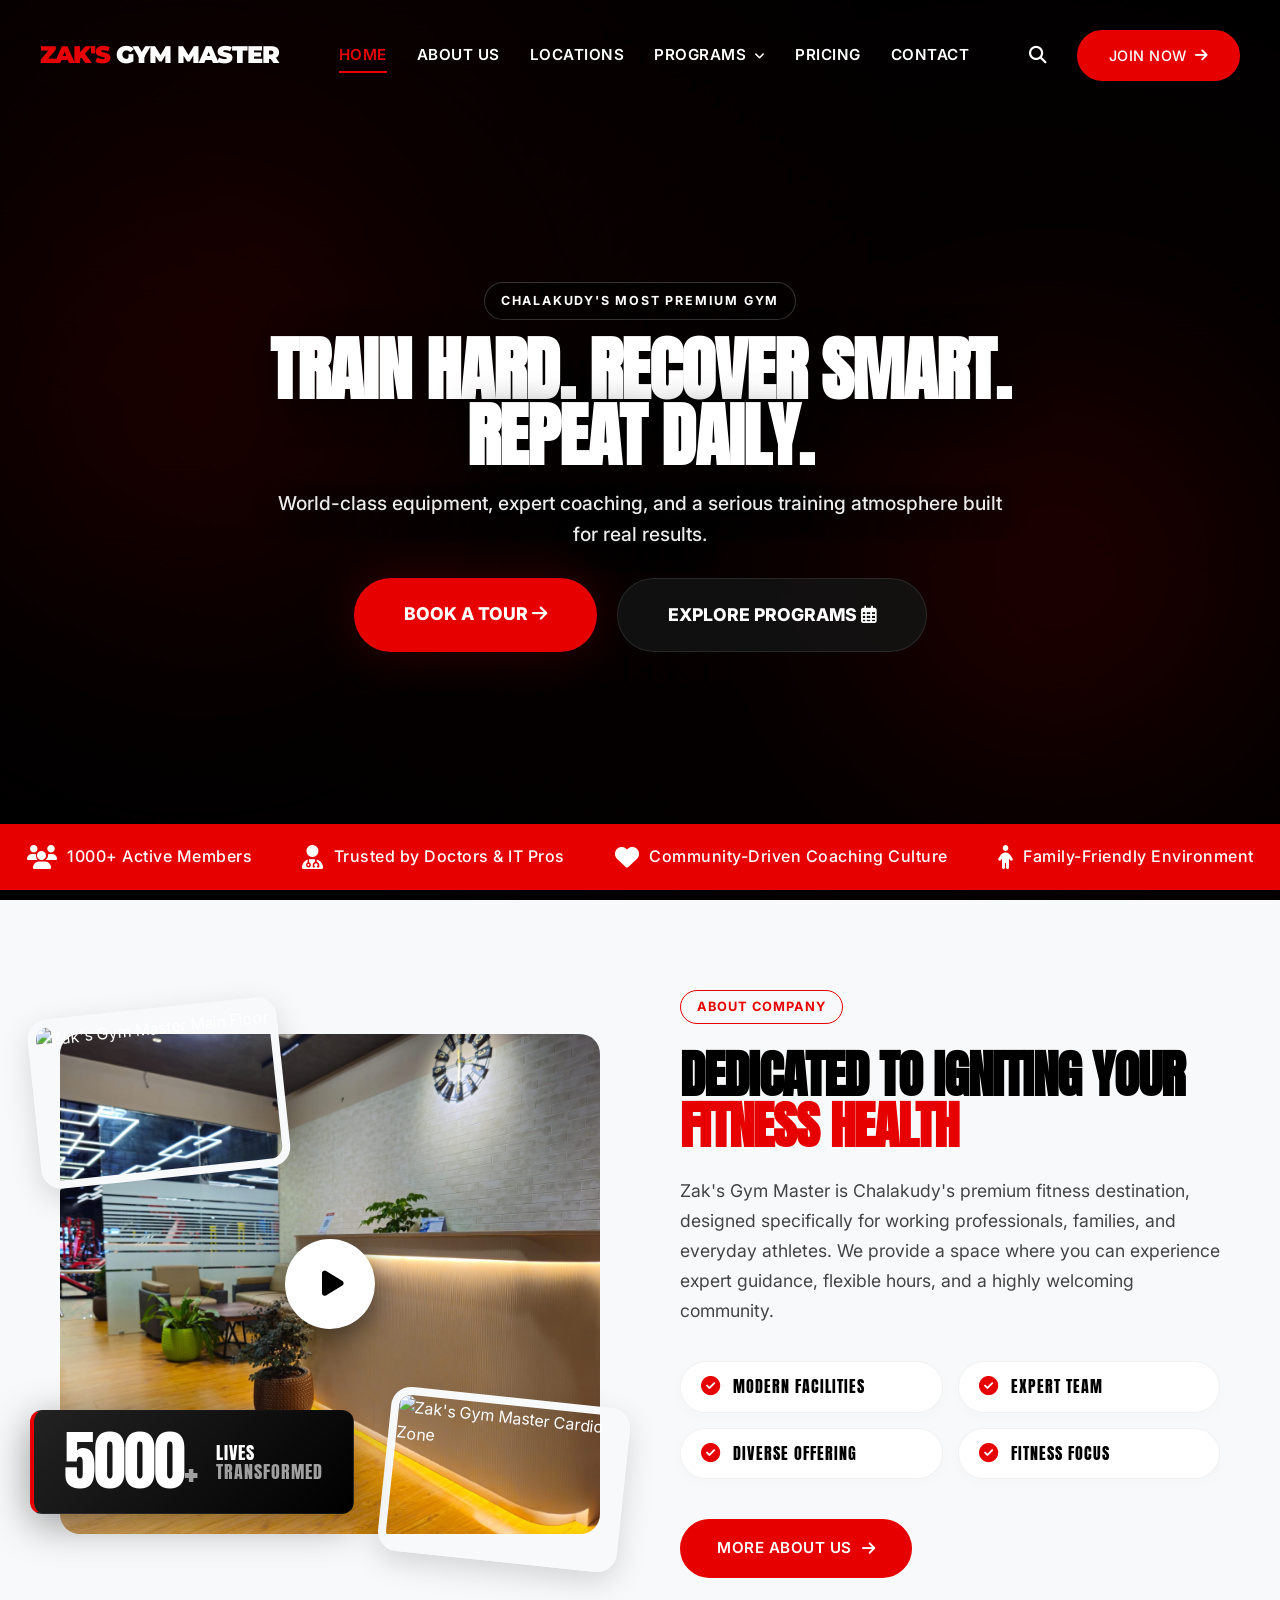
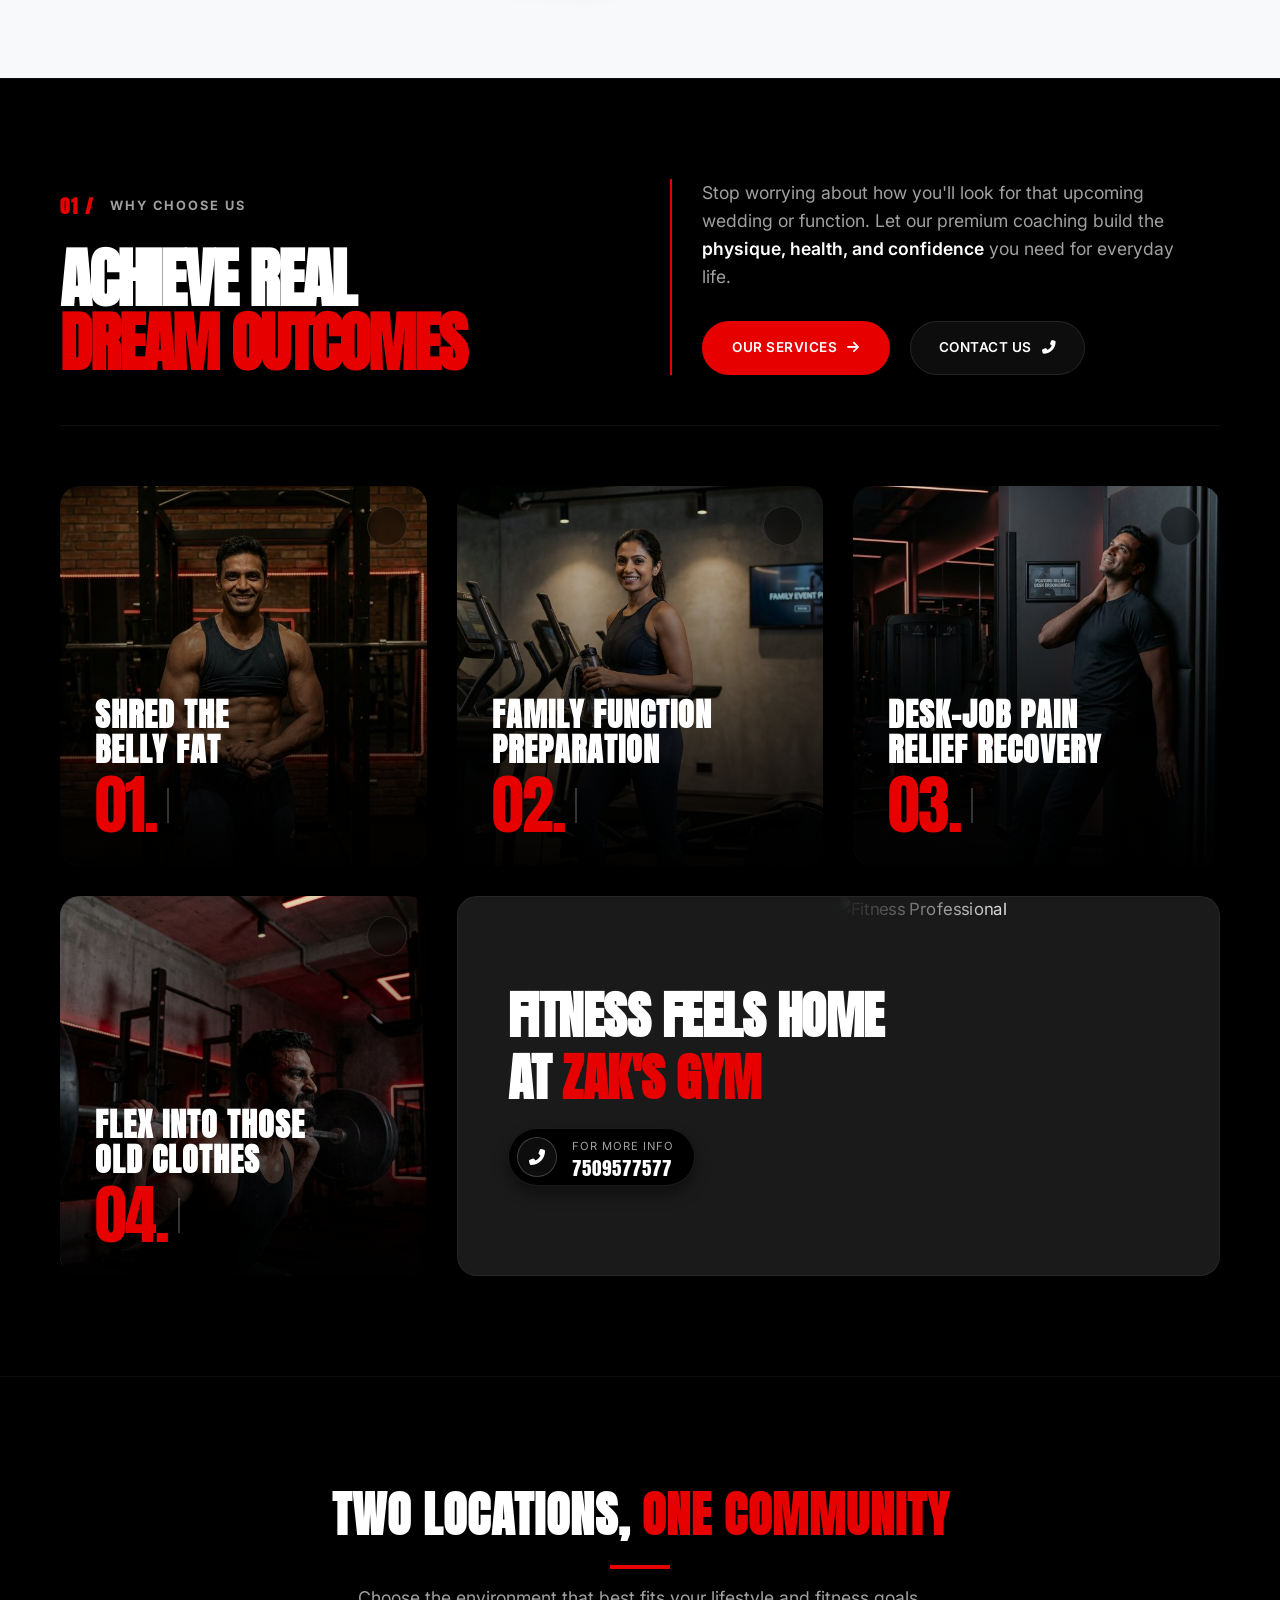
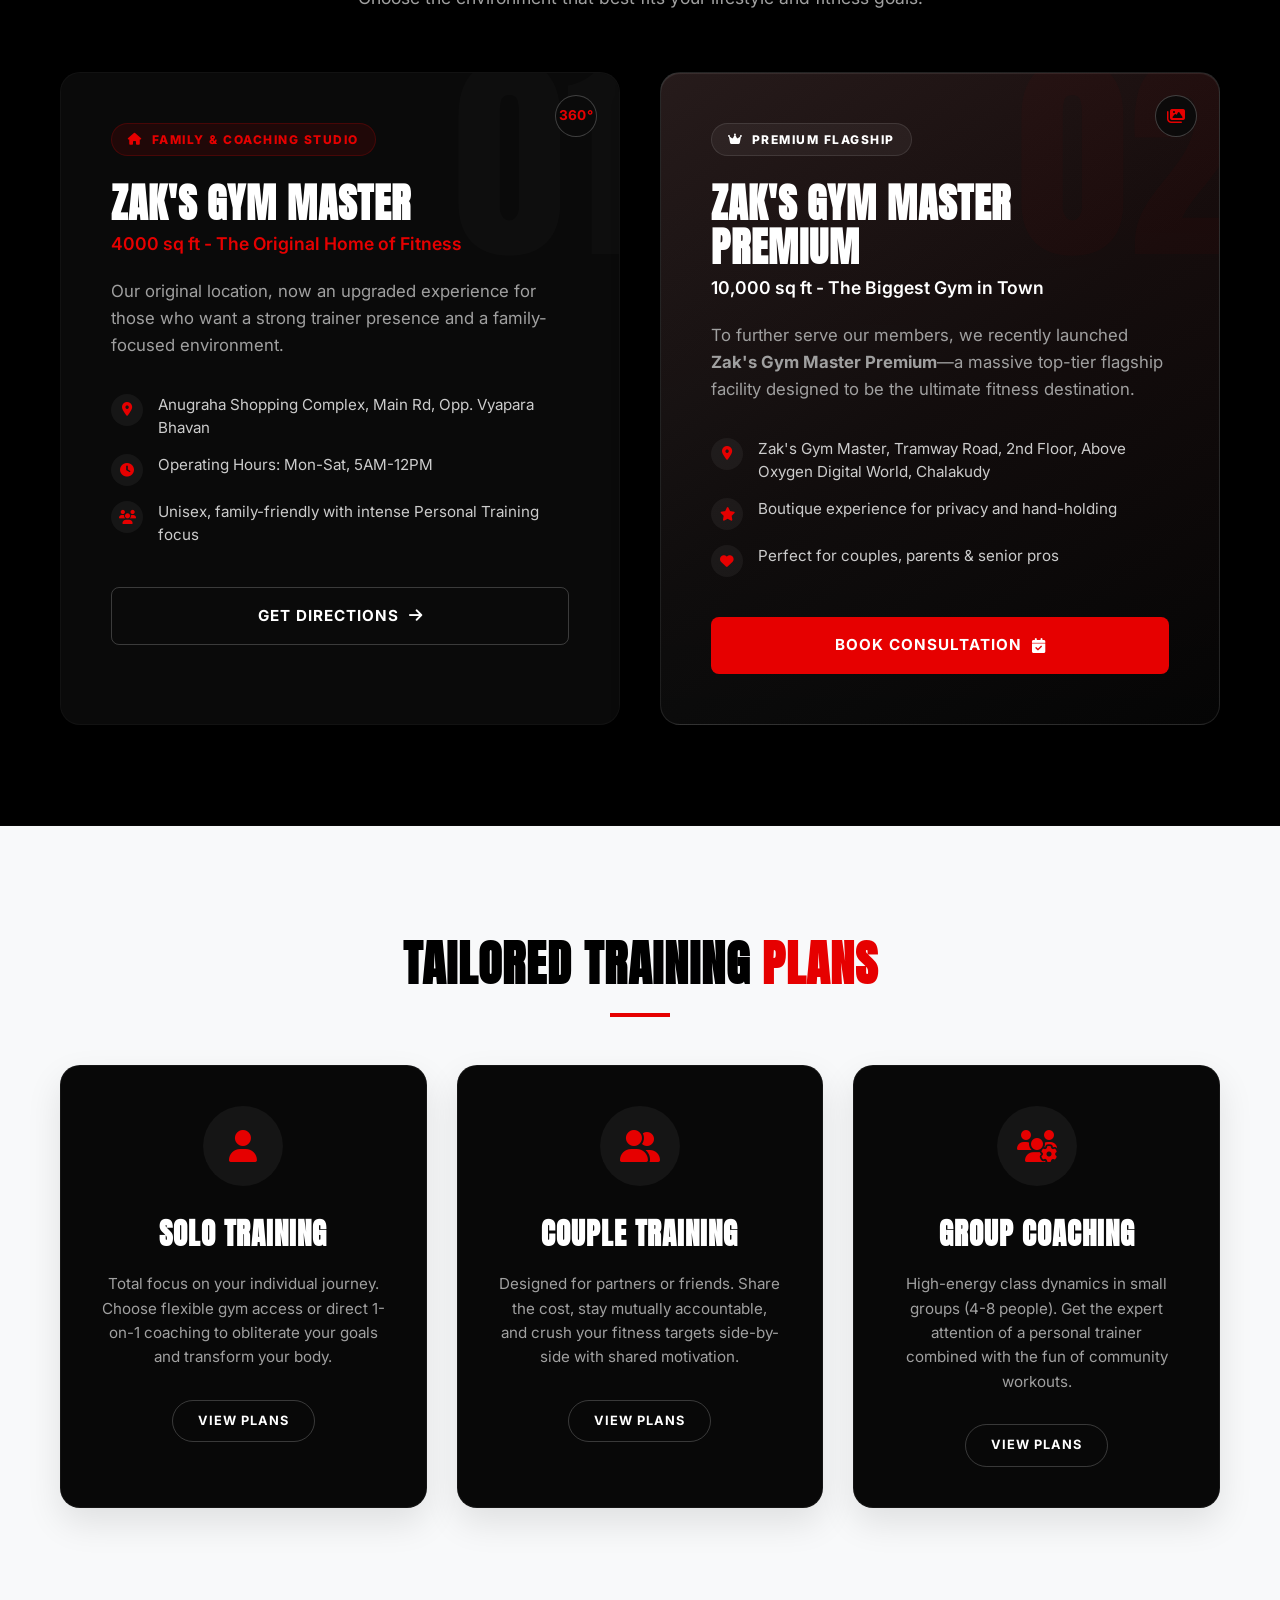
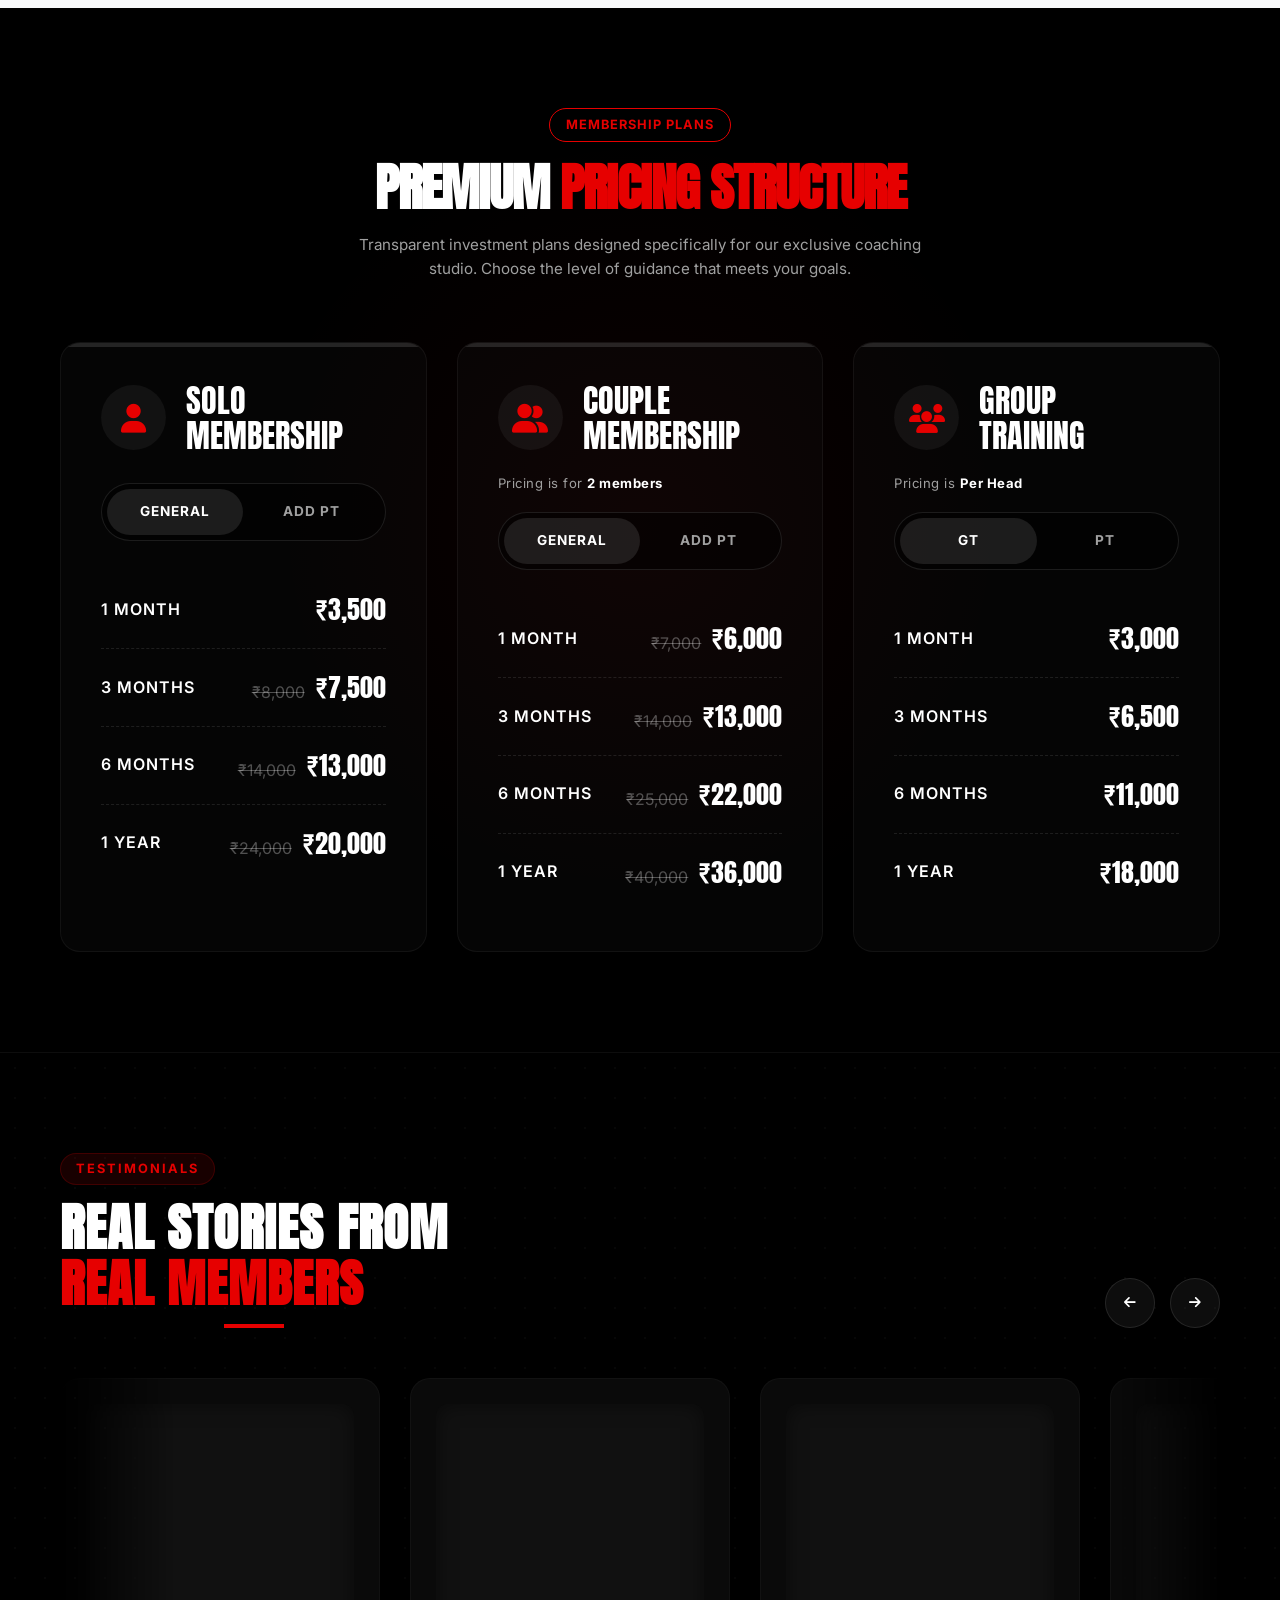
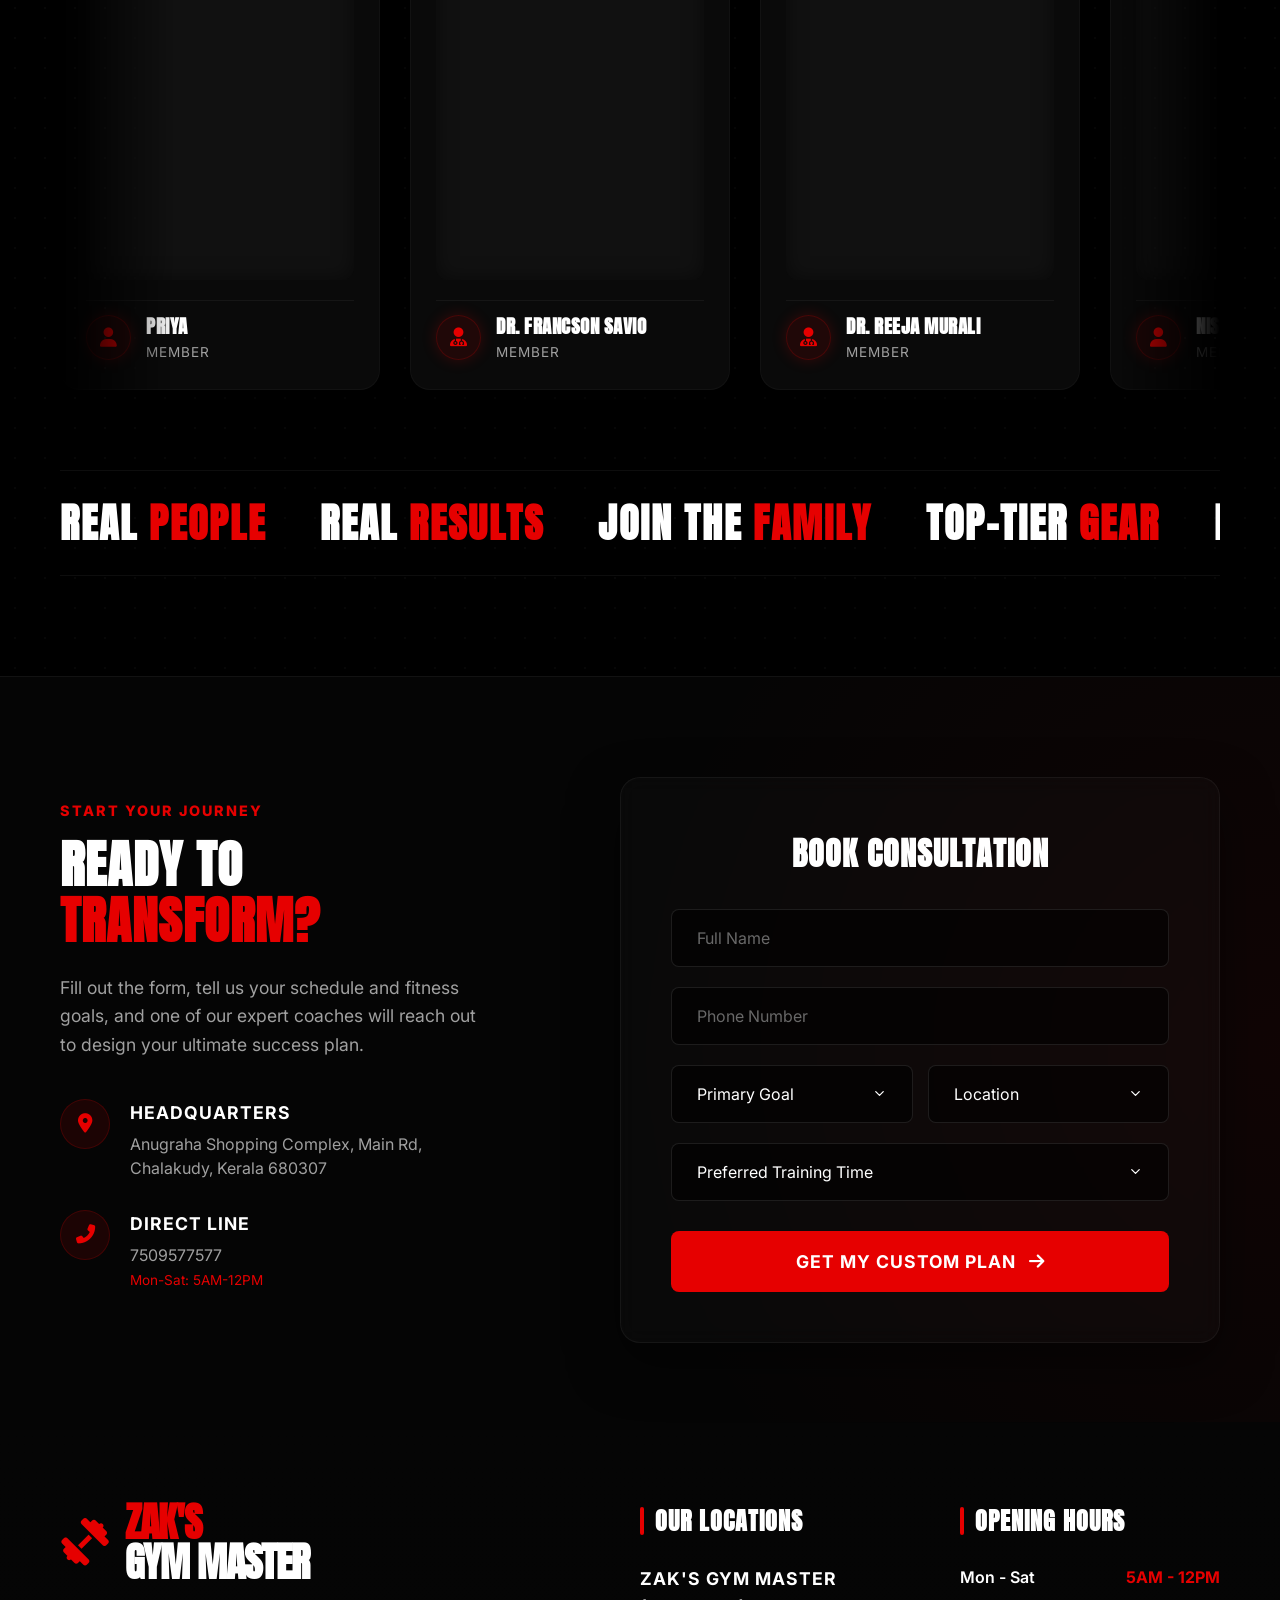
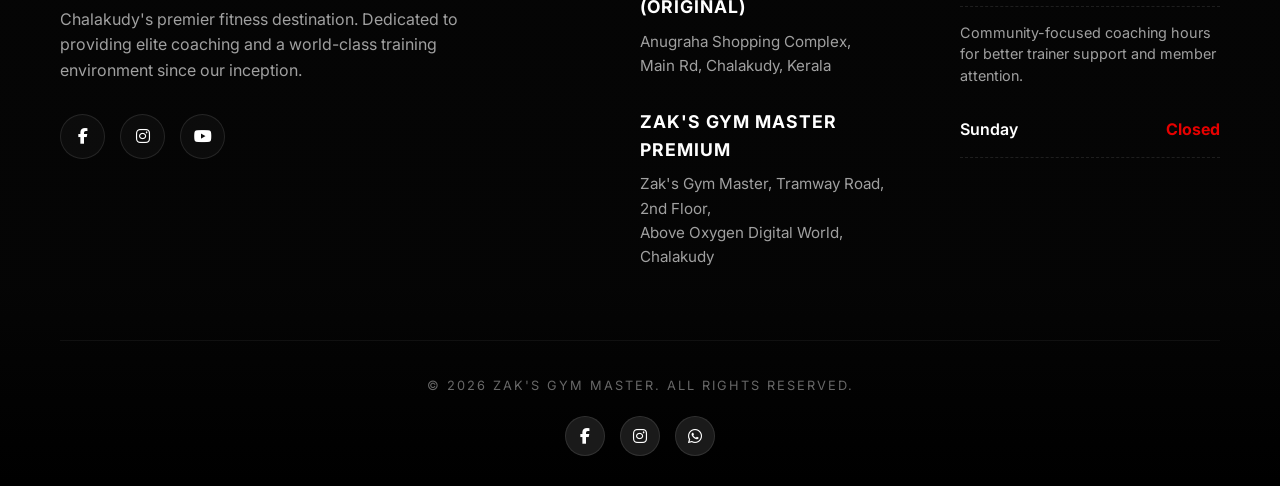
==== index.html @ 19d4d217 "Add original location 360 virtual tour trigger and modal" ====
<!DOCTYPE html>
<html lang="en">

<head>
    <meta charset="UTF-8">
    <meta name="viewport" content="width=device-width, initial-scale=1.0">
    <title>Zak's Gym Master | Chalakudy's Most Premium Gym</title>
    <link rel="icon" type="image/x-icon" href="favicon.ico">
    <link rel="shortcut icon" type="image/x-icon" href="favicon.ico">
    <link rel="icon" type="image/png" sizes="16x16" href="favicon-16x16.png">
    <link rel="icon" type="image/png" sizes="32x32" href="favicon-32x32.png">
    <link rel="icon" type="image/png" sizes="512x512" href="favicon.png">
    <link rel="apple-touch-icon" sizes="180x180" href="apple-touch-icon.png">

    <!-- Google Fonts -->
    <link rel="preconnect" href="https://fonts.googleapis.com">
    <link rel="preconnect" href="https://fonts.gstatic.com" crossorigin>
    <link
        href="https://fonts.googleapis.com/css2?family=Anton&family=Inter:wght@400;500;600&family=Montserrat:wght@600;700;800;900&display=swap"
        rel="stylesheet">

    <!-- FontAwesome for Icons -->
    <link rel="stylesheet" href="https://cdnjs.cloudflare.com/ajax/libs/font-awesome/6.4.0/css/all.min.css">

    <!-- Custom CSS -->
    <link rel="stylesheet" href="style.css?v=5">
</head>

<body>

    <!-- Header Navigation -->
    <header id="header">
        <div class="container nav-container" style="max-width: 1400px; padding: 0 40px;">
            <a href="#" class="logo" style="display:flex; align-items:center;">
                <!-- Try to load gymmaster.png, fallback to a placeholder if not present yet -->
                <img src="gymmaster.png" alt="Zak's Gym Master Logo"
                    onerror="this.outerHTML='<h2 style=\'margin: 0; color: var(--text-white); font-weight: 900; font-size: 1.5rem; letter-spacing: -1px;\'><span class=\'text-red\'>ZAK\'S</span> GYM MASTER</h2>'"
                    style="height: 55px; object-fit: contain;">
            </a>

            <nav class="nav-links" id="navLinks">
                <a href="#home" class="active">HOME</a>
                <a href="#about">ABOUT US</a>
                <a href="#locations">LOCATIONS</a>
                <a href="#training">PROGRAMS <i class="fas fa-angle-down"
                        style="font-size:0.75rem; margin-left:3px;"></i></a>
                <a href="#pricing">PRICING</a>
                <a href="#contact">CONTACT</a>
            </nav>

            <div class="header-right" style="display:flex; align-items:center; gap:30px;">
                <a href="#" style="color:var(--text-white); font-size:1.1rem; transition: color 0.3s;"
                    onmouseover="this.style.color='var(--primary-red)'"
                    onmouseout="this.style.color='var(--text-white)'"><i class="fas fa-search"></i></a>
                <a href="#contact" class="btn"
                    style="padding: 12px 30px; font-size: 0.9rem; font-weight: 500; border-radius: 50px; display:flex; align-items:center; gap:8px;">JOIN
                    NOW <i class="fas fa-arrow-right"></i></a>
                <button class="menu-btn" id="menuBtn">
                    <i class="fas fa-bars"></i>
                </button>
            </div>
        </div>
    </header>

    <!-- Hero Section -->
    <section id="home" class="hero hero-video">
        <div class="hero-video-layer" aria-hidden="true" style="position:absolute; inset:0; width:100%; height:100%; overflow:hidden;">
            <iframe class="hero-video-iframe"
                src="https://www.youtube.com/embed/BcBjEK-jxYU?autoplay=1&mute=1&controls=0&loop=1&playlist=BcBjEK-jxYU&playsinline=1&rel=0&modestbranding=1&iv_load_policy=3&disablekb=1"
                title="Zak's Gym Master Hero Video" frameborder="0"
                style="position:absolute; top:50%; left:50%; transform:translate(-50%, -50%); width:100vw; height:56.25vw; min-width:177.78svh; min-height:100svh; max-width:none; max-height:none; border:0; pointer-events:none;"
                allow="autoplay; encrypted-media; picture-in-picture"></iframe>
        </div>
        <div class="hero-video-overlay" aria-hidden="true"></div>

        <div class="hero-content-shell animate-on-scroll">
            <p class="hero-kicker">Chalakudy's Most Premium Gym</p>
            <h1 class="hero-main-title">Train Hard. Recover Smart. Repeat Daily.</h1>
            <p class="hero-subtitle">World-class equipment, expert coaching, and a serious training atmosphere built for
                real results.</p>

            <div class="hero-cta-section hero-cta-inline">
                <a href="#contact" class="btn-fittex-primary">BOOK A TOUR <i class="fas fa-arrow-right"></i></a>
                <a href="#training" class="btn-fittex-secondary">EXPLORE PROGRAMS <i class="far fa-calendar-alt"></i></a>
            </div>
        </div>
    </section>

    <!-- Trust / Social Proof Bar -->
    <div class="trust-bar">
        <div class="container trust-content">
            <div class="trust-item"><i class="fas fa-users"></i> 1000+ Active Members</div>
            <div class="trust-item"><i class="fas fa-user-md"></i> Trusted by Doctors & IT Pros</div>
            <div class="trust-item"><i class="fas fa-heart"></i> Community-Driven Coaching Culture</div>
            <div class="trust-item"><i class="fas fa-child"></i> Family-Friendly Environment</div>
        </div>
    </div>

    <!-- About Section / Brand Positioning (Fittex Layout) -->
    <section id="about" class="section-padding" style="overflow: hidden; background-color: #f8f9fa;">
        <div class="container about-container"
            style="display: grid; grid-template-columns: 1fr 1fr; gap: 80px; align-items: center;">

            <!-- Left Side: Image Collage -->
            <div class="about-images animate-on-scroll" style="position: relative;">
                <div class="main-img" style="border-radius: 20px; overflow: hidden; position: relative;">
                    <!-- Custom AI Generated Gym Interior Image -->
                    <img src="assets/about_collage_main.jpg" alt="Zak's Gym Master Reception"
                        style="width: 100%; height: 500px; object-fit: cover; object-position: center 58%; display: block;">

                    <div id="aboutVideoTrigger" class="play-btn-overlay" role="button" tabindex="0"
                        aria-label="Play gym intro video"
                        style="position: absolute; top: 50%; left: 50%; transform: translate(-50%, -50%); width: 90px; height: 90px; background: #fff; border-radius: 50%; display: flex; align-items: center; justify-content: center; cursor: pointer; box-shadow: 0 10px 30px rgba(0,0,0,0.5); transition: transform 0.3s ease;"
                        onmouseover="this.style.transform='translate(-50%, -50%) scale(1.1)'"
                        onmouseout="this.style.transform='translate(-50%, -50%) scale(1)'">
                        <i class="fas fa-play" style="color: #000; font-size: 1.8rem; margin-left: 5px;"></i>
                    </div>
                </div>

                <!-- Top Right Floating Image -->
                <img src="assets/about_collage_top.jpg" alt="Zak's Gym Master Main Floor"
                    style="position: absolute; top: -26px; left: -26px; width: 250px; height: 170px; object-fit: cover; object-position: center center; border-radius: 20px; border: 8px solid #f8f9fa; transform: rotate(-6deg); box-shadow: 0 10px 30px rgba(0,0,0,0.15); z-index: 2;">

                <!-- Bottom Right Floating Image -->
                <img src="assets/about_collage_bottom.jpg" alt="Zak's Gym Master Cardio Zone"
                    style="position: absolute; bottom: -28px; right: -24px; width: 240px; height: 165px; object-fit: cover; object-position: center center; border-radius: 20px; border: 8px solid #f8f9fa; transform: rotate(6deg); box-shadow: 0 10px 30px rgba(0,0,0,0.15); z-index: 2;">

                <!-- Floating Experience Box -->
                <div class="experience-box"
                    style="position: absolute; bottom: 20px; left: -30px; background: linear-gradient(135deg, #222, #000); border: 1px solid rgba(255,255,255,0.05); border-left: 4px solid var(--primary-red); padding: 25px 30px; border-radius: 12px; display: flex; align-items: center; gap: 20px; z-index: 3; box-shadow: 0 10px 40px rgba(0,0,0,0.4);">
                    <div
                        style="font-family: var(--font-display); font-size: 4rem; color: #fff; line-height: 0.8; letter-spacing: -2px;">
                        5000<span style="font-size: 2.5rem; color: var(--text-gray);">+</span></div>
                    <div
                        style="font-family: var(--font-display); font-size: 1.1rem; color: #fff; line-height: 1.1; letter-spacing: 1px; text-transform: uppercase;">
                        LIVES<br><span style="color:var(--text-gray);">TRANSFORMED</span></div>
                </div>
            </div>

            <!-- Right Side: Content -->
            <div class="about-content animate-on-scroll" style="transition-delay: 0.2s;">
                <div
                    style="display: inline-block; background: transparent; border: 1px solid var(--primary-red); color: var(--primary-red); font-family: var(--font-body); font-weight: 700; font-size: 0.8rem; padding: 6px 16px; border-radius: 50px; letter-spacing: 1px; margin-bottom: 25px;">
                    ABOUT COMPANY
                </div>

                <h2
                    style="font-family: var(--font-display); font-size: clamp(3rem, 4vw, 4.5rem); color: #000; line-height: 1; margin-bottom: 25px; text-transform: uppercase; letter-spacing: -1px;">
                    DEDICATED TO IGNITING YOUR <span class="text-red">FITNESS HEALTH</span>
                </h2>

                <p style="color: #444; font-size: 1.1rem; margin-bottom: 35px; line-height: 1.7;">
                    Zak's Gym Master is Chalakudy's premium fitness destination, designed specifically for working
                    professionals, families, and everyday athletes. We provide a space where you can experience expert
                    guidance, flexible hours, and a highly welcoming community.
                </p>

                <div class="features-list"
                    style="display: grid; grid-template-columns: 1fr 1fr; gap: 15px; margin-bottom: 40px;">
                    <div
                        style="display: flex; align-items: center; gap: 12px; background: #fff; padding: 12px 20px; border-radius: 50px; font-family: var(--font-display); font-size: 1rem; color: #000; letter-spacing: 1px; border: 1px solid rgba(0,0,0,0.05); box-shadow: 0 4px 15px rgba(0,0,0,0.02);">
                        <i class="fas fa-check-circle text-red" style="font-size: 1.2rem;"></i> MODERN FACILITIES
                    </div>
                    <div
                        style="display: flex; align-items: center; gap: 12px; background: #fff; padding: 12px 20px; border-radius: 50px; font-family: var(--font-display); font-size: 1rem; color: #000; letter-spacing: 1px; border: 1px solid rgba(0,0,0,0.05); box-shadow: 0 4px 15px rgba(0,0,0,0.02);">
                        <i class="fas fa-check-circle text-red" style="font-size: 1.2rem;"></i> EXPERT TEAM
                    </div>
                    <div
                        style="display: flex; align-items: center; gap: 12px; background: #fff; padding: 12px 20px; border-radius: 50px; font-family: var(--font-display); font-size: 1rem; color: #000; letter-spacing: 1px; border: 1px solid rgba(0,0,0,0.05); box-shadow: 0 4px 15px rgba(0,0,0,0.02);">
                        <i class="fas fa-check-circle text-red" style="font-size: 1.2rem;"></i> DIVERSE OFFERING
                    </div>
                    <div
                        style="display: flex; align-items: center; gap: 12px; background: #fff; padding: 12px 20px; border-radius: 50px; font-family: var(--font-display); font-size: 1rem; color: #000; letter-spacing: 1px; border: 1px solid rgba(0,0,0,0.05); box-shadow: 0 4px 15px rgba(0,0,0,0.02);">
                        <i class="fas fa-check-circle text-red" style="font-size: 1.2rem;"></i> FITNESS FOCUS
                    </div>
                </div>

                <a href="about.html" class="btn btn-primary"
                    style="display: inline-flex; align-items: center; gap: 10px;">MORE ABOUT
                    US <i class="fas fa-arrow-right"></i></a>
            </div>
        </div>
    </section>

    <!-- Real Life Outcomes / Services Section -->
    <section id="outcomes" class="section-padding"
        style="background-color: var(--bg-black); border-top: 1px solid rgba(255,255,255,0.05);">
        <div class="container">
            <style>
                .fittex-grid {
                    display: grid;
                    grid-template-columns: repeat(3, 1fr);
                    gap: 30px;
                }

                .fittex-span-2 {
                    grid-column: span 2;
                }

                .fittex-arrow {
                    position: absolute;
                    top: 20px;
                    right: 20px;
                    width: 40px;
                    height: 40px;
                    background: rgba(0, 0, 0, 0.4);
                    backdrop-filter: blur(5px);
                    border-radius: 50%;
                    display: flex;
                    align-items: center;
                    justify-content: center;
                    z-index: 3;
                    color: var(--text-white);
                    font-size: 1.1rem;
                    border: 1px solid rgba(255, 255, 255, 0.1);
                    transition: transform 0.3s ease;
                }

                .outcome-card:hover .fittex-arrow {
                    transform: scale(1.1) translate(3px, -3px);
                    background: var(--primary-red);
                }

                @media (max-width: 900px) {
                    .fittex-grid {
                        grid-template-columns: 1fr;
                    }

                    .fittex-span-2 {
                        grid-column: span 1;
                    }
                }
            </style>

            <!-- Redesigned Header Section -->
            <div class="fittex-header-block"
                style="display: grid; grid-template-columns: 1fr 1fr; gap: 60px; align-items: flex-end; margin-bottom: 60px; border-bottom: 1px solid rgba(255,255,255,0.05); padding-bottom: 50px;">

                <div>
                    <div style="display: flex; align-items: center; gap: 15px; margin-bottom: 25px;">
                        <span
                            style="font-family: var(--font-display); color: var(--primary-red); font-weight: 900; font-size: 1.2rem; letter-spacing: 2px;">01
                            /</span>
                        <div
                            style="text-transform: uppercase; color: var(--text-gray); font-size: 0.8rem; font-weight: 700; letter-spacing: 2px;">
                            Why Choose Us</div>
                    </div>
                    <h2
                        style="font-family: var(--font-display); font-size: clamp(2.8rem, 5vw, 4rem); line-height: 1; text-transform: uppercase; letter-spacing: -2px; margin: 0; color: #fff;">
                        ACHIEVE REAL <br><span class="text-red">DREAM OUTCOMES</span>
                    </h2>
                </div>

                <div style="position: relative; padding-left: 30px; border-left: 2px solid var(--primary-red);">
                    <p
                        style="color: var(--text-gray); font-size: 1.1rem; line-height: 1.6; margin-bottom: 30px; max-width: 480px;">
                        Stop worrying about how you'll look for that upcoming wedding or function. Let our premium
                        coaching build the <span style="color: #fff; font-weight: 600;">physique, health, and
                            confidence</span> you need for everyday life.
                    </p>
                    <div style="display: flex; gap: 20px; flex-wrap: wrap;">
                        <a href="#training" class="btn"
                            style="padding: 14px 28px; border-radius: 50px; font-size: 0.85rem; display: inline-flex; align-items: center; gap: 10px;">
                            OUR SERVICES <i class="fas fa-arrow-right"></i>
                        </a>
                        <a href="#contact" class="btn btn-secondary"
                            style="padding: 14px 28px; border-radius: 50px; font-size: 0.85rem; display: inline-flex; align-items: center; gap: 10px; background: rgba(255,255,255,0.05); border: 1px solid rgba(255,255,255,0.1); color: #fff;">
                            CONTACT US <i class="fas fa-phone-alt"></i>
                        </a>
                    </div>
                </div>
            </div>

            <style>
                @media (max-width: 900px) {
                    .fittex-header-block {
                        grid-template-columns: 1fr !important;
                        gap: 30px !important;
                        padding-bottom: 30px !important;
                    }
                }
            </style>

            <div class="fittex-grid">

                <!-- Card 1 -->
                <div class="outcome-card"
                    style="position: relative; border-radius: 20px; overflow: hidden; height: 380px;">
                    <img src="assets/indian_fat_loss_gym_1771620033778.png" alt="Lose Belly Fat"
                        style="position: absolute; width: 100%; height: 100%; object-fit: cover; transition: transform 0.5s ease;">
                    <div
                        style="position: absolute; top:0; left:0; width:100%; height:100%; background: linear-gradient(to bottom, rgba(0,0,0,0.1) 0%, rgba(0,0,0,0.95) 100%); pointer-events: none;">
                    </div>
                    <div class="fittex-arrow"><i class="fas fa-arrow-up-right"></i></div>
                    <div style="position: absolute; bottom: 35px; left: 35px; right: 20px; z-index: 2;">
                        <h3
                            style="font-family: var(--font-display); font-size: 2rem; line-height: 1.1; margin-bottom: 12px; text-transform: uppercase;">
                            SHRED THE<br>BELLY FAT
                        </h3>
                        <div style="display: flex; gap: 10px; align-items: center;">
                            <span
                                style="font-family: var(--font-display); font-size: 4rem; color: var(--primary-red); line-height: 0.8; letter-spacing: -2px;">01.</span>
                            <div style="width: 2px; height: 35px; background: rgba(255,255,255,0.2);"></div>
                        </div>
                    </div>
                </div>

                <!-- Card 2 -->
                <div class="outcome-card"
                    style="position: relative; border-radius: 20px; overflow: hidden; height: 380px;">
                    <img src="assets/indian_wedding_shapeup_1771620050078.png" alt="Family Function Shape Up"
                        style="position: absolute; width: 100%; height: 100%; object-fit: cover; transition: transform 0.5s ease;">
                    <div
                        style="position: absolute; top:0; left:0; width:100%; height:100%; background: linear-gradient(to bottom, rgba(0,0,0,0.1) 0%, rgba(0,0,0,0.95) 100%); pointer-events: none;">
                    </div>
                    <div class="fittex-arrow"><i class="fas fa-arrow-up-right"></i></div>
                    <div style="position: absolute; bottom: 35px; left: 35px; right: 20px; z-index: 2;">
                        <h3
                            style="font-family: var(--font-display); font-size: 2rem; line-height: 1.1; margin-bottom: 12px; text-transform: uppercase;">
                            FAMILY FUNCTION<br>PREPARATION
                        </h3>
                        <div style="display: flex; gap: 10px; align-items: center;">
                            <span
                                style="font-family: var(--font-display); font-size: 4rem; color: var(--primary-red); line-height: 0.8; letter-spacing: -2px;">02.</span>
                            <div style="width: 2px; height: 35px; background: rgba(255,255,255,0.2);"></div>
                        </div>
                    </div>
                </div>

                <!-- Card 3 -->
                <div class="outcome-card"
                    style="position: relative; border-radius: 20px; overflow: hidden; height: 380px;">
                    <img src="assets/indian_desk_posture_1771620069669.png" alt="Posture Relief"
                        style="position: absolute; width: 100%; height: 100%; object-fit: cover; transition: transform 0.5s ease;">
                    <div
                        style="position: absolute; top:0; left:0; width:100%; height:100%; background: linear-gradient(to bottom, rgba(0,0,0,0.1) 0%, rgba(0,0,0,0.95) 100%); pointer-events: none;">
                    </div>
                    <div class="fittex-arrow"><i class="fas fa-arrow-up-right"></i></div>
                    <div style="position: absolute; bottom: 35px; left: 35px; right: 20px; z-index: 2;">
                        <h3
                            style="font-family: var(--font-display); font-size: 2rem; line-height: 1.1; margin-bottom: 12px; text-transform: uppercase;">
                            DESK-JOB PAIN<br>RELIEF RECOVERY
                        </h3>
                        <div style="display: flex; gap: 10px; align-items: center;">
                            <span
                                style="font-family: var(--font-display); font-size: 4rem; color: var(--primary-red); line-height: 0.8; letter-spacing: -2px;">03.</span>
                            <div style="width: 2px; height: 35px; background: rgba(255,255,255,0.2);"></div>
                        </div>
                    </div>
                </div>

                <!-- Card 4 (Row 2, left) -->
                <div class="outcome-card"
                    style="position: relative; border-radius: 20px; overflow: hidden; height: 380px;">
                    <img src="assets/indian_customized_workout_1771620090639.png" alt="Build Core Strength"
                        style="position: absolute; width: 100%; height: 100%; object-fit: cover; transition: transform 0.5s ease;">
                    <div
                        style="position: absolute; top:0; left:0; width:100%; height:100%; background: linear-gradient(to bottom, rgba(0,0,0,0.1) 0%, rgba(0,0,0,0.95) 100%); pointer-events: none;">
                    </div>
                    <div class="fittex-arrow"><i class="fas fa-arrow-up-right"></i></div>
                    <div style="position: absolute; bottom: 35px; left: 35px; right: 20px; z-index: 2;">
                        <h3
                            style="font-family: var(--font-display); font-size: 2rem; line-height: 1.1; margin-bottom: 12px; text-transform: uppercase;">
                            FLEX INTO THOSE<br>OLD CLOTHES
                        </h3>
                        <div style="display: flex; gap: 10px; align-items: center;">
                            <span
                                style="font-family: var(--font-display); font-size: 4rem; color: var(--primary-red); line-height: 0.8; letter-spacing: -2px;">04.</span>
                            <div style="width: 2px; height: 35px; background: rgba(255,255,255,0.2);"></div>
                        </div>
                    </div>
                </div>

                <!-- Card 5 / Wide CTA Block (Row 2, spans 2 cols) -->
                <div class="outcome-card cta-card fittex-span-2"
                    style="position: relative; border-radius: 20px; overflow: hidden; height: 380px; background: var(--bg-card); border: 1px solid rgba(255,255,255,0.05); display: flex; align-items: center; padding: 50px; box-shadow: 0 15px 30px rgba(0, 0, 0, 0.5);">

                    <!-- Seamless Portrait Masked Overlay -->
                    <div
                        style="position: absolute; top: 0; right: 0; height: 100%; width: 50%; pointer-events: none; -webkit-mask-image: linear-gradient(to left, rgba(0,0,0,1) 50%, rgba(0,0,0,0) 100%); mask-image: linear-gradient(to left, rgba(0,0,0,1) 50%, rgba(0,0,0,0) 100%); z-index: 1;">
                        <img src="assets/indian_group_training_premium.png"
                            style="height: 100%; width: 100%; object-fit: cover; object-position: center top;"
                            alt="Fitness Professional">
                    </div>

                    <div style="position: relative; z-index: 5; max-width: 550px; color: #fff; padding-right: 20px;">
                        <h3
                            style="font-family: var(--font-display); font-size: clamp(2.5rem, 4vw, 3.5rem); line-height: 1.2; margin-bottom: 20px; text-transform: uppercase; letter-spacing: -0.5px;">
                            FITNESS FEELS HOME<br>AT <span class="text-red">ZAK'S GYM</span>
                        </h3>

                        <div
                            style="display: flex; align-items: center; gap: 15px; background: #000; color: #fff; padding: 8px 20px 8px 8px; border-radius: 50px; display: inline-flex; box-shadow: 0 8px 15px rgba(0,0,0,0.4); border: 1px solid rgba(255,255,255,0.1);">
                            <div
                                style="width: 40px; height: 40px; border-radius: 50%; border: 1px solid rgba(255,255,255,0.2); display: flex; align-items: center; justify-content: center; background: rgba(255,255,255,0.05);">
                                <i class="fas fa-phone-alt" style="color: var(--text-white); font-size: 1rem;"></i>
                            </div>
                            <div>
                                <div
                                    style="font-size: 0.7rem; color: var(--text-gray); text-transform: uppercase; letter-spacing: 1px; margin-bottom: 2px;">
                                    FOR MORE INFO</div>
                                <div
                                    style="font-family: var(--font-display); font-size: 1.2rem; line-height: 1; letter-spacing: 1px; color: #fff;">
                                    7509577577</div>
                            </div>
                        </div>
                    </div>
                </div>

            </div>
        </div>
    </section>

    <!-- Two Locations Component (Fittex Layout) -->
    <section id="locations" class="locations section-padding"
        style="position: relative; background: #000000; border-top: 1px solid rgba(255,255,255,0.05); border-bottom: 1px solid rgba(255,255,255,0.02);">
        <div class="container" style="position: relative; z-index: 2;">
            <div style="text-align: center; margin-bottom: 60px;">
                <h2 class="section-title animate-on-scroll" style="margin-bottom: 15px;">Two Locations, <span
                        class="text-red">One Community</span></h2>
                <p style="color: var(--text-gray); max-width: 600px; margin: 0 auto; font-size: 1.1rem;"
                    class="animate-on-scroll">Choose the environment that best fits your lifestyle and fitness goals.
                </p>
            </div>

            <style>
                .fittex-locations-grid {
                    display: grid;
                    grid-template-columns: repeat(2, 1fr);
                    gap: 40px;
                }

                @media(max-width: 900px) {
                    .fittex-locations-grid {
                        grid-template-columns: 1fr;
                    }

                    .fittex-gallery-trigger,
                    .fittex-tour-trigger {
                        top: 16px;
                        right: 16px;
                    }

                    .fittex-gallery-trigger .label,
                    .fittex-tour-trigger .label {
                        display: none;
                    }
                }

                .fittex-loc-card {
                    background: #0a0a0a;
                    border: 1px solid rgba(255, 255, 255, 0.03);
                    border-radius: 20px;
                    padding: 50px;
                    position: relative;
                    overflow: hidden;
                    transition: all 0.4s cubic-bezier(0.165, 0.84, 0.44, 1);
                    z-index: 1;
                    box-shadow: 0 10px 30px rgba(0, 0, 0, 0.5);
                }

                .fittex-loc-card::before {
                    content: '';
                    position: absolute;
                    top: 0;
                    left: 0;
                    right: 0;
                    bottom: 0;
                    background: linear-gradient(180deg, rgba(230, 0, 0, 0.03) 0%, transparent 100%);
                    z-index: -1;
                    opacity: 0;
                    transition: opacity 0.4s ease;
                }

                .fittex-loc-card:hover {
                    transform: translateY(-8px);
                    border-color: rgba(230, 0, 0, 0.3);
                    box-shadow: 0 20px 40px rgba(0, 0, 0, 0.7), 0 0 30px rgba(230, 0, 0, 0.1);
                }

                .fittex-loc-card:hover::before {
                    opacity: 1;
                }

                .fittex-loc-watermark {
                    position: absolute;
                    top: -25px;
                    right: -20px;
                    font-family: var(--font-display);
                    font-size: 14rem;
                    line-height: 1;
                    color: rgba(255, 255, 255, 0.02);
                    z-index: -1;
                    pointer-events: none;
                    transition: all 0.5s ease;
                }

                .fittex-loc-card:hover .fittex-loc-watermark {
                    color: rgba(230, 0, 0, 0.04);
                    transform: scale(1.05) rotate(2deg);
                }

                .fittex-loc-badge {
                    display: inline-flex;
                    align-items: center;
                    gap: 8px;
                    background: rgba(230, 0, 0, 0.1);
                    border: 1px solid rgba(230, 0, 0, 0.2);
                    color: var(--primary-red);
                    padding: 6px 16px;
                    border-radius: 50px;
                    font-size: 0.75rem;
                    font-weight: 800;
                    letter-spacing: 1.5px;
                    text-transform: uppercase;
                    margin-bottom: 25px;
                }

                .fittex-loc-badge.premium {
                    background: rgba(255, 255, 255, 0.05);
                    border-color: rgba(255, 255, 255, 0.1);
                    color: #fff;
                }

                .fittex-loc-title {
                    font-family: var(--font-display);
                    font-size: 2.5rem;
                    color: #fff;
                    line-height: 1.1;
                    margin-bottom: 5px;
                    text-transform: uppercase;
                }

                .fittex-loc-subtitle {
                    color: var(--primary-red);
                    font-size: 1.1rem;
                    font-weight: 600;
                    margin-bottom: 20px;
                }

                .fittex-loc-subtitle.premium {
                    color: #fff;
                }

                .fittex-loc-desc {
                    color: var(--text-gray);
                    font-size: 1.05rem;
                    line-height: 1.6;
                    margin-bottom: 35px;
                }

                .fittex-loc-list {
                    list-style: none;
                    padding: 0;
                    margin: 0 0 40px 0;
                    display: flex;
                    flex-direction: column;
                    gap: 15px;
                }

                .fittex-loc-list li {
                    display: flex;
                    align-items: flex-start;
                    gap: 15px;
                    color: #ccc;
                    font-size: 0.95rem;
                    line-height: 1.5;
                }

                .fittex-loc-icon-wrap {
                    flex-shrink: 0;
                    width: 32px;
                    height: 32px;
                    background: rgba(255, 255, 255, 0.05);
                    border-radius: 50%;
                    display: flex;
                    align-items: center;
                    justify-content: center;
                    color: var(--primary-red);
                    font-size: 0.85rem;
                    transition: all 0.3s;
                }

                .fittex-loc-card:hover .fittex-loc-icon-wrap {
                    background: rgba(230, 0, 0, 0.1);
                    color: var(--primary-red);
                }

                .fittex-btn {
                    display: inline-flex;
                    align-items: center;
                    justify-content: center;
                    width: 100%;
                    gap: 10px;
                    padding: 16px;
                    font-family: var(--font-body);
                    font-weight: 700;
                    font-size: 0.95rem;
                    text-transform: uppercase;
                    letter-spacing: 1px;
                    border-radius: 8px;
                    transition: all 0.3s;
                    text-decoration: none;
                    cursor: pointer;
                }

                .fittex-btn.primary {
                    background: var(--primary-red);
                    color: #fff;
                    border: none;
                }

                .fittex-btn.primary:hover {
                    background: #cc0000;
                    box-shadow: 0 10px 20px rgba(230, 0, 0, 0.3);
                }

                .fittex-btn.secondary {
                    background: transparent;
                    color: #fff;
                    border: 1px solid rgba(255, 255, 255, 0.2);
                }

                .fittex-btn.secondary:hover {
                    background: rgba(255, 255, 255, 0.05);
                    border-color: #fff;
                }

                .fittex-gallery-trigger {
                    position: absolute;
                    top: 22px;
                    right: 22px;
                    z-index: 20;
                    width: 42px;
                    height: 42px;
                    border-radius: 50%;
                    background: rgba(10, 10, 10, 0.9);
                    border: 1px solid rgba(255, 255, 255, 0.22);
                    display: inline-flex;
                    align-items: center;
                    justify-content: center;
                    text-decoration: none;
                    animation: galleryBlink 1.8s infinite;
                    box-shadow: 0 0 0 rgba(230, 0, 0, 0);
                }

                .fittex-gallery-trigger i {
                    color: var(--primary-red);
                    font-size: 1rem;
                }

                .fittex-tour-trigger {
                    position: absolute;
                    top: 22px;
                    right: 22px;
                    z-index: 20;
                    width: 42px;
                    height: 42px;
                    border-radius: 50%;
                    background: rgba(10, 10, 10, 0.9);
                    border: 1px solid rgba(255, 255, 255, 0.22);
                    display: inline-flex;
                    align-items: center;
                    justify-content: center;
                    text-decoration: none;
                    animation: galleryBlink 1.8s infinite;
                    box-shadow: 0 0 0 rgba(230, 0, 0, 0);
                }

                .fittex-tour-trigger span {
                    color: var(--primary-red);
                    font-size: 0.85rem;
                    font-weight: 700;
                    line-height: 1;
                    letter-spacing: 0.4px;
                }

                .fittex-tour-trigger .label {
                    position: absolute;
                    right: 52px;
                    top: 50%;
                    transform: translateY(-50%);
                    white-space: nowrap;
                    color: #fff;
                    font-weight: 700;
                    font-size: 0.72rem;
                    text-transform: uppercase;
                    letter-spacing: 1px;
                    background: rgba(8, 8, 8, 0.95);
                    border: 1px solid rgba(255, 255, 255, 0.18);
                    padding: 7px 10px;
                    border-radius: 999px;
                    opacity: 0;
                    pointer-events: none;
                    transition: all 0.25s ease;
                }

                .fittex-tour-trigger:hover .label {
                    opacity: 1;
                    transform: translateY(-50%) translateX(-2px);
                }

                .fittex-tour-trigger:hover {
                    border-color: rgba(230, 0, 0, 0.65);
                    transform: scale(1.05);
                    box-shadow: 0 10px 24px rgba(0, 0, 0, 0.45);
                }

                .fittex-gallery-trigger .label {
                    position: absolute;
                    right: 52px;
                    top: 50%;
                    transform: translateY(-50%);
                    white-space: nowrap;
                    color: #fff;
                    font-weight: 700;
                    font-size: 0.72rem;
                    text-transform: uppercase;
                    letter-spacing: 1px;
                    background: rgba(8, 8, 8, 0.95);
                    border: 1px solid rgba(255, 255, 255, 0.18);
                    padding: 7px 10px;
                    border-radius: 999px;
                    opacity: 0;
                    pointer-events: none;
                    transition: all 0.25s ease;
                }

                .fittex-gallery-trigger:hover .label {
                    opacity: 1;
                    transform: translateY(-50%) translateX(-2px);
                }

                .fittex-gallery-trigger:hover {
                    border-color: rgba(230, 0, 0, 0.65);
                    transform: scale(1.05);
                    box-shadow: 0 10px 24px rgba(0, 0, 0, 0.45);
                }

                @keyframes galleryBlink {
                    0%, 100% { box-shadow: 0 0 0 0 rgba(230, 0, 0, 0); }
                    50% { box-shadow: 0 0 0 8px rgba(230, 0, 0, 0.18); }
                }

                .fittex-loc-card.metallic-premium {
                    background: linear-gradient(145deg, #1c1c1c 0%, #0d0d0d 50%, #050505 100%);
                    border: 1px solid rgba(255, 255, 255, 0.1);
                    box-shadow: inset 0 1px 1px rgba(255,255,255,0.1), 0 15px 40px rgba(0,0,0,0.6);
                }
                
                .fittex-loc-card.metallic-premium::before {
                    background: linear-gradient(180deg, rgba(230, 0, 0, 0.1) 0%, transparent 100%);
                    opacity: 0.5;
                }
                
                .fittex-loc-card.metallic-premium:hover {
                    border-color: rgba(230, 0, 0, 0.6);
                    box-shadow: inset 0 1px 1px rgba(230,0,0,0.3), 0 20px 50px rgba(0,0,0,0.8), 0 0 30px rgba(230, 0, 0, 0.15);
                    transform: translateY(-10px);
                }
                
                .fittex-loc-card.metallic-premium:hover::before {
                    opacity: 1;
                    background: linear-gradient(180deg, rgba(230, 0, 0, 0.15) 0%, rgba(230, 0, 0, 0.02) 100%);
                }
                
                .fittex-loc-card.metallic-premium .fittex-loc-watermark {
                    color: rgba(230, 0, 0, 0.03);
                }
                
                .fittex-loc-card.metallic-premium:hover .fittex-loc-watermark {
                    color: rgba(230, 0, 0, 0.08);
                }
            </style>

            <div class="fittex-locations-grid">

                <!-- Location 1: Original Studio -->
                <div class="fittex-loc-card animate-on-scroll">
                    <div class="fittex-loc-watermark">01</div>
                    <div class="fittex-loc-badge">
                        <i class="fas fa-home"></i> Family & Coaching Studio
                    </div>
                    <h3 class="fittex-loc-title">Zak's Gym Master</h3>
                    <div class="fittex-loc-subtitle">4000 sq ft - The Original Home of Fitness</div>
                    <p class="fittex-loc-desc">Our original location, now an upgraded experience for those who want a
                        strong trainer presence and a family-focused environment.</p>

                    <ul class="fittex-loc-list">
                        <li>
                            <div class="fittex-loc-icon-wrap"><i class="fas fa-map-marker-alt"></i></div>
                            <div>Anugraha Shopping Complex, Main Rd, Opp. Vyapara Bhavan</div>
                        </li>
                        <li>
                            <div class="fittex-loc-icon-wrap"><i class="fas fa-clock"></i></div>
                            <div>Operating Hours: Mon-Sat, 5AM-12PM</div>
                        </li>
                        <li>
                            <div class="fittex-loc-icon-wrap"><i class="fas fa-users"></i></div>
                            <div>Unisex, family-friendly with intense Personal Training focus</div>
                        </li>
                    </ul>

                    <a href="#" id="openOriginalTour" class="fittex-tour-trigger" aria-label="Open 360 virtual tour">
                        <span>360°</span>
                        <span class="label">
                            <span>Virtual Tour</span>
                        </span>
                    </a>

                    <a href="https://maps.google.com" target="_blank" class="fittex-btn secondary">
                        Get Directions <i class="fas fa-arrow-right"></i>
                    </a>
                </div>

                <!-- Location 2: Main Branch (Flagship) -->
                <div class="fittex-loc-card metallic-premium animate-on-scroll" style="transition-delay: 0.1s;">
                    <div class="fittex-loc-watermark">02</div>
                    <div class="fittex-loc-badge premium">
                        <i class="fas fa-crown"></i> Premium Flagship
                    </div>
                    <h3 class="fittex-loc-title">Zak's Gym Master Premium</h3>
                    <div class="fittex-loc-subtitle premium">10,000 sq ft - The Biggest Gym in Town</div>
                    <p class="fittex-loc-desc">To further serve our members, we recently launched <strong>Zak's Gym
                            Master Premium</strong>—a massive top-tier flagship facility designed to be the ultimate
                        fitness destination.</p>

                    <ul class="fittex-loc-list">
                        <li>
                            <div class="fittex-loc-icon-wrap"><i class="fas fa-map-marker-alt"></i></div>
                            <div>Zak's Gym Master, Tramway Road, 2nd Floor, Above Oxygen Digital World, Chalakudy</div>
                        </li>

                        <li>
                            <div class="fittex-loc-icon-wrap"><i class="fas fa-star"></i></div>
                            <div>Boutique experience for privacy and hand-holding</div>
                        </li>
                        <li>
                            <div class="fittex-loc-icon-wrap"><i class="fas fa-heart"></i></div>
                            <div>Perfect for couples, parents & senior pros</div>
                        </li>
                    </ul>

                    <a href="#" id="openPremiumGallery" class="fittex-gallery-trigger">
                        <span class="label">
                            <span>Checkout The Space</span>
                        </span>
                        <i class="fas fa-images"></i>
                    </a>

                    <a href="#contact" class="fittex-btn primary">
                        Book Consultation <i class="fas fa-calendar-check"></i>
                    </a>
                </div>

            </div>
        </div>
    </section>

    <!-- Training Options -->
    <section id="training" class="section-padding" style="background-color: #f8f9fa;">
        <div class="container">
            <h2 class="section-title animate-on-scroll" style="color: #000;">Tailored Training <span
                    class="text-red">Plans</span></h2>
            <style>
                .premium-training-grid {
                    display: grid;
                    grid-template-columns: repeat(3, 1fr);
                    gap: 30px;
                }

                @media (max-width: 900px) {
                    .premium-training-grid {
                        grid-template-columns: 1fr;
                    }
                }

                .training-card-modern {
                    background: #080808;
                    border: 1px solid rgba(255, 255, 255, 0.05);
                    border-radius: 20px;
                    padding: 40px;
                    transition: all 0.4s ease;
                    text-align: center;
                    position: relative;
                    overflow: hidden;
                    box-shadow: 0 15px 35px rgba(0, 0, 0, 0.1);
                }

                .training-card-modern:hover {
                    background: #111;
                    border-color: rgba(230, 0, 0, 0.3);
                    transform: translateY(-5px);
                    box-shadow: 0 10px 30px rgba(0, 0, 0, 0.5), 0 0 20px rgba(230, 0, 0, 0.1);
                }

                .training-icon-wrapper {
                    width: 80px;
                    height: 80px;
                    margin: 0 auto 25px;
                    background: rgba(255, 255, 255, 0.05);
                    border-radius: 50%;
                    display: flex;
                    align-items: center;
                    justify-content: center;
                    font-size: 2rem;
                    color: var(--primary-red);
                    transition: all 0.4s ease;
                }

                .training-card-modern:hover .training-icon-wrapper {
                    background: var(--primary-red);
                    color: #fff;
                    transform: scale(1.1);
                    box-shadow: 0 0 15px rgba(230, 0, 0, 0.5);
                }

                .training-card-modern h3 {
                    font-family: var(--font-display);
                    font-size: 1.8rem;
                    color: #fff;
                    text-transform: uppercase;
                    margin-bottom: 15px;
                }

                .training-card-modern p {
                    color: var(--text-gray);
                    font-size: 0.95rem;
                    line-height: 1.6;
                    margin-bottom: 30px;
                }

                .training-card-modern .btn-outline {
                    display: inline-block;
                    padding: 10px 25px;
                    border: 1px solid rgba(255, 255, 255, 0.2);
                    border-radius: 50px;
                    color: #fff;
                    text-decoration: none;
                    text-transform: uppercase;
                    font-size: 0.8rem;
                    font-weight: 700;
                    letter-spacing: 1px;
                    transition: all 0.3s;
                }

                .training-card-modern:hover .btn-outline {
                    background: var(--primary-red);
                    border-color: var(--primary-red);
                }
            </style>

            <div class="premium-training-grid">

                <div class="training-card-modern animate-on-scroll">
                    <div class="training-icon-wrapper">
                        <i class="fas fa-user"></i>
                    </div>
                    <h3>Solo Training</h3>
                    <p>Total focus on your individual journey. Choose flexible gym access or direct 1-on-1 coaching to
                        obliterate your goals and transform your body.</p>
                    <a href="#pricing" class="btn-outline">View Plans</a>
                </div>

                <div class="training-card-modern animate-on-scroll" style="transition-delay: 0.1s;">
                    <div class="training-icon-wrapper">
                        <i class="fas fa-user-friends"></i>
                    </div>
                    <h3>Couple Training</h3>
                    <p>Designed for partners or friends. Share the cost, stay mutually accountable, and crush your
                        fitness targets side-by-side with shared motivation.</p>
                    <a href="#pricing" class="btn-outline">View Plans</a>
                </div>

                <div class="training-card-modern animate-on-scroll" style="transition-delay: 0.2s;">
                    <div class="training-icon-wrapper">
                        <i class="fas fa-users-cog"></i>
                    </div>
                    <h3>Group Coaching</h3>
                    <p>High-energy class dynamics in small groups (4-8 people). Get the expert attention of a personal
                        trainer combined with the fun of community workouts.</p>
                    <a href="#pricing" class="btn-outline">View Plans</a>
                </div>

            </div>
        </div>
    </section>

    <!-- Pricing Section -->
    <section id="pricing" class="pricing section-padding"
        style="background: var(--bg-black); position: relative; overflow: hidden;">
        <!-- Background Glow -->
        <div
            style="position: absolute; top: 50%; left: 50%; transform: translate(-50%, -50%); width: 800px; height: 800px; background: radial-gradient(circle, rgba(230,0,0,0.05) 0%, rgba(0,0,0,0) 70%); z-index: 0; pointer-events: none;">
        </div>

        <div class="container" style="position: relative; z-index: 1;">
            <div style="text-align: center; margin-bottom: 60px;">
                <div
                    style="display: inline-block; background: transparent; border: 1px solid var(--primary-red); color: var(--primary-red); font-family: var(--font-body); font-weight: 700; font-size: 0.8rem; padding: 6px 16px; border-radius: 50px; letter-spacing: 1px; margin-bottom: 20px;">
                    MEMBERSHIP PLANS
                </div>
                <h2
                    style="font-family: var(--font-display); font-size: clamp(2.5rem, 4vw, 4rem); line-height: 1; text-transform: uppercase; letter-spacing: -1px; margin-bottom: 0;">
                    PREMIUM <span class="text-red">PRICING STRUCTURE</span>
                </h2>
                <p style="color: var(--text-gray); max-width: 600px; margin: 20px auto 0; font-size: 0.95rem; line-height: 1.6;"
                    class="animate-on-scroll">
                    Transparent investment plans designed specifically for our exclusive coaching studio. Choose the
                    level of guidance that meets your goals.
                </p>
            </div>

            <style>
                .premium-pricing-grid {
                    display: grid;
                    grid-template-columns: repeat(3, 1fr);
                    gap: 30px;
                    max-width: 1200px;
                    margin: 0 auto;
                }

                @media (max-width: 1000px) {
                    .premium-pricing-grid {
                        grid-template-columns: repeat(2, 1fr);
                    }
                }

                @media (max-width: 600px) {
                    .premium-pricing-grid {
                        grid-template-columns: 1fr;
                    }
                }

                .pricing-tier-card {
                    background: rgba(255, 255, 255, 0.02);
                    border: 1px solid rgba(255, 255, 255, 0.05);
                    border-radius: 20px;
                    padding: 40px;
                    transition: all 0.4s ease;
                    position: relative;
                    overflow: hidden;
                    display: flex;
                    flex-direction: column;
                }

                .pricing-tier-card:hover {
                    background: rgba(255, 255, 255, 0.04);
                    border-color: rgba(230, 0, 0, 0.3);
                    box-shadow: 0 10px 40px rgba(0, 0, 0, 0.5), 0 0 30px rgba(230, 0, 0, 0.1);
                }

                .pricing-tier-card::before {
                    content: '';
                    position: absolute;
                    top: 0;
                    left: 0;
                    width: 100%;
                    height: 4px;
                    background: var(--text-gray);
                    transition: all 0.4s ease;
                    opacity: 0.2;
                }

                .pricing-tier-card:hover::before {
                    background: var(--primary-red);
                    opacity: 1;
                    box-shadow: 0 0 15px var(--primary-red);
                }

                /* Neon Glow for PT Active State */
                .pricing-tier-card.pt-active {
                    border-color: var(--primary-red);
                    background: rgba(230, 0, 0, 0.03);
                    box-shadow: 0 0 40px rgba(230, 0, 0, 0.15), inset 0 0 20px rgba(230, 0, 0, 0.05);
                }

                .pricing-tier-card.pt-active::before {
                    background: var(--primary-red);
                    opacity: 1;
                    box-shadow: 0 0 30px var(--primary-red);
                }

                /* Most Popular Badge */
                .pt-badge {
                    position: absolute;
                    top: 15px;
                    right: -100px;
                    background: var(--primary-red);
                    color: #fff;
                    font-size: 0.7rem;
                    font-weight: 800;
                    padding: 5px 12px;
                    border-radius: 50px;
                    letter-spacing: 1px;
                    text-transform: uppercase;
                    box-shadow: 0 5px 15px rgba(230, 0, 0, 0.4);
                    transition: right 0.4s cubic-bezier(0.68, -0.55, 0.265, 1.55);
                    z-index: 10;
                }

                .pricing-tier-card.pt-active .pt-badge {
                    right: 15px;
                }

                .tier-header {
                    display: flex;
                    align-items: center;
                    gap: 20px;
                    margin-bottom: 30px;
                }

                .tier-icon {
                    width: 65px;
                    height: 65px;
                    display: flex;
                    align-items: center;
                    justify-content: center;
                    background: rgba(255, 255, 255, 0.05);
                    border-radius: 50%;
                    font-size: 1.8rem;
                    color: var(--primary-red);
                    transition: all 0.4s;
                }

                .pricing-tier-card:hover .tier-icon {
                    background: var(--primary-red);
                    color: #fff;
                    transform: scale(1.1);
                }

                .tier-name {
                    font-family: var(--font-display);
                    font-size: 2rem;
                    color: #fff;
                    text-transform: uppercase;
                    line-height: 1.1;
                }

                /* Toggle Switch Styles */
                .pt-toggle-container {
                    background: rgba(0, 0, 0, 0.5);
                    border-radius: 50px;
                    padding: 5px;
                    display: flex;
                    margin-bottom: 30px;
                    position: relative;
                    border: 1px solid rgba(255, 255, 255, 0.1);
                }

                .toggle-option {
                    flex: 1;
                    text-align: center;
                    padding: 12px 15px;
                    font-size: 0.85rem;
                    font-weight: 700;
                    color: var(--text-gray);
                    text-transform: uppercase;
                    letter-spacing: 1px;
                    cursor: pointer;
                    position: relative;
                    z-index: 2;
                    transition: color 0.3s;
                }

                .toggle-option.active {
                    color: #fff;
                }

                .toggle-slider {
                    position: absolute;
                    top: 5px;
                    left: 5px;
                    width: calc(50% - 5px);
                    height: calc(100% - 10px);
                    background: rgba(255, 255, 255, 0.1);
                    border-radius: 50px;
                    transition: all 0.3s cubic-bezier(0.68, -0.55, 0.265, 1.55);
                    z-index: 1;
                }

                .pricing-tier-card.pt-active .toggle-slider {
                    left: calc(50%);
                    background: var(--primary-red);
                }

                .pricing-tier-card.pt-active {
                    border-color: rgba(230, 0, 0, 0.5);
                    background: rgba(230, 0, 0, 0.02);
                }

                .pricing-tier-card.pt-active::before {
                    background: var(--primary-red);
                    opacity: 1;
                }

                .price-list {
                    flex-grow: 1;
                    display: none;
                    animation: fadeIn 0.4s ease;
                }

                .price-list.active {
                    display: block;
                }

                @keyframes fadeIn {
                    from {
                        opacity: 0;
                        transform: translateY(10px);
                    }

                    to {
                        opacity: 1;
                        transform: translateY(0);
                    }
                }

                .price-row {
                    display: flex;
                    justify-content: space-between;
                    align-items: center;
                    padding: 18px 0;
                    border-bottom: 1px dashed rgba(255, 255, 255, 0.1);
                }

                .price-row:last-child {
                    border-bottom: none;
                }

                .price-duration {
                    color: var(--text-white);
                    font-size: 1rem;
                    font-weight: 600;
                    text-transform: uppercase;
                    letter-spacing: 1px;
                }

                .price-amount {
                    font-family: var(--font-display);
                    font-size: 1.6rem;
                    color: #fff;
                }

                .price-amount .strike {
                    font-size: 1rem;
                    color: rgba(255, 255, 255, 0.3);
                    text-decoration: line-through;
                    margin-right: 10px;
                    font-family: var(--font-body);
                }

                .pricing-tier-card.pt-active .price-amount {
                    color: var(--primary-red);
                }
            </style>

            <div class="premium-pricing-grid">

                <!-- Solo Membership Box -->
                <div class="pricing-tier-card animate-on-scroll" id="solo-card">
                    <div class="tier-header">
                        <div class="tier-icon"><i class="fas fa-user"></i></div>
                        <div class="tier-name">Solo<br>Membership</div>
                    </div>

                    <div class="pt-toggle-container">
                        <div class="toggle-slider"></div>
                        <div class="toggle-option active" onclick="togglePricing('solo', 'general')">General</div>
                        <div class="toggle-option" onclick="togglePricing('solo', 'pt')">Add PT</div>
                    </div>

                    <!-- General Training Prices -->
                    <div class="price-list active" id="solo-general-prices">
                        <div class="price-row">
                            <span class="price-duration">1 Month</span>
                            <span class="price-amount">₹3,500</span>
                        </div>
                        <div class="price-row">
                            <span class="price-duration">3 Months</span>
                            <span class="price-amount"><span class="strike">₹8,000</span>₹7,500</span>
                        </div>
                        <div class="price-row">
                            <span class="price-duration">6 Months</span>
                            <span class="price-amount"><span class="strike">₹14,000</span>₹13,000</span>
                        </div>
                        <div class="price-row">
                            <span class="price-duration">1 Year</span>
                            <span class="price-amount"><span class="strike">₹24,000</span>₹20,000</span>
                        </div>
                    </div>

                    <!-- PT Prices -->
                    <div class="price-list" id="solo-pt-prices">
                        <div class="price-row">
                            <span class="price-duration">1 Month</span>
                            <span class="price-amount">₹10,000</span>
                        </div>
                        <div class="price-row">
                            <span class="price-duration">3 Months</span>
                            <span class="price-amount">₹25,000</span>
                        </div>
                        <div class="price-row">
                            <span class="price-duration">6 Months</span>
                            <span class="price-amount">₹42,000</span>
                        </div>
                        <div class="price-row">
                            <span class="price-duration">1 Year</span>
                            <span class="price-amount">₹75,000</span>
                        </div>
                    </div>
                </div>

                <!-- Couple Membership Box -->
                <div class="pricing-tier-card animate-on-scroll" id="couple-card" style="transition-delay: 0.1s;">
                    <div class="tier-header">
                        <div class="tier-icon"><i class="fas fa-user-friends"></i></div>
                        <div class="tier-name">Couple<br>Membership</div>
                    </div>
                    <p style="color: var(--text-gray); font-size: 0.82rem; margin: -10px 0 18px 0; letter-spacing: 0.5px;">Pricing is for <strong style="color:#fff;">2 members</strong></p>

                    <div class="pt-toggle-container">
                        <div class="toggle-slider"></div>
                        <div class="toggle-option active" onclick="togglePricing('couple', 'general')">General</div>
                        <div class="toggle-option" onclick="togglePricing('couple', 'pt')">Add PT</div>
                    </div>

                    <!-- Couple General Training Prices -->
                    <div class="price-list active" id="couple-general-prices">
                        <div class="price-row">
                            <span class="price-duration">1 Month</span>
                            <span class="price-amount"><span class="strike">₹7,000</span>₹6,000</span>
                        </div>
                        <div class="price-row">
                            <span class="price-duration">3 Months</span>
                            <span class="price-amount"><span class="strike">₹14,000</span>₹13,000</span>
                        </div>
                        <div class="price-row">
                            <span class="price-duration">6 Months</span>
                            <span class="price-amount"><span class="strike">₹25,000</span>₹22,000</span>
                        </div>
                        <div class="price-row">
                            <span class="price-duration">1 Year</span>
                            <span class="price-amount"><span class="strike">₹40,000</span>₹36,000</span>
                        </div>
                    </div>

                    <!-- Couple PT Prices -->
                    <div class="price-list" id="couple-pt-prices">
                        <div class="price-row">
                            <span class="price-duration">1 Month</span>
                            <span class="price-amount"><span class="strike">₹17,000</span>₹15,000</span>
                        </div>
                        <div class="price-row">
                            <span class="price-duration">3 Months</span>
                            <span class="price-amount"><span class="strike">₹40,000</span>₹35,000</span>
                        </div>
                        <div class="price-row">
                            <span class="price-duration">6 Months</span>
                            <span class="price-amount"><span class="strike">₹70,000</span>₹60,000</span>
                        </div>
                        <div class="price-row">
                            <span class="price-duration">1 Year</span>
                            <span class="price-amount"><span class="strike">₹1,00,000</span>₹90,000</span>
                        </div>
                    </div>
                </div>

                <!-- Group Training Card -->
                <div class="pricing-tier-card animate-on-scroll" id="group-card" style="transition-delay: 0.2s;">
                    <div class="tier-header">
                        <div class="tier-icon"><i class="fas fa-users"></i></div>
                        <div class="tier-name">Group<br>Training</div>
                    </div>
                    <p style="color: var(--text-gray); font-size: 0.82rem; margin: -10px 0 18px 0; letter-spacing: 0.5px;">Pricing is <strong style="color:#fff;">Per Head</strong></p>

                    <div class="pt-toggle-container">
                        <div class="toggle-slider"></div>
                        <div class="toggle-option active" onclick="togglePricing('group', 'general')">GT</div>
                        <div class="toggle-option" onclick="togglePricing('group', 'pt')">PT</div>
                    </div>

                    <!-- Group Training (GT) Prices -->
                    <div class="price-list active" id="group-general-prices">
                        <div class="price-row">
                            <span class="price-duration">1 Month</span>
                            <span class="price-amount">₹3,000</span>
                        </div>
                        <div class="price-row">
                            <span class="price-duration">3 Months</span>
                            <span class="price-amount">₹6,500</span>
                        </div>
                        <div class="price-row">
                            <span class="price-duration">6 Months</span>
                            <span class="price-amount">₹11,000</span>
                        </div>
                        <div class="price-row">
                            <span class="price-duration">1 Year</span>
                            <span class="price-amount">₹18,000</span>
                        </div>
                    </div>

                    <!-- Group Personal Training (PT) Prices -->
                    <div class="price-list" id="group-pt-prices">
                        <div class="price-row">
                            <span class="price-duration">1 Month</span>
                            <span class="price-amount">₹5,000</span>
                        </div>
                        <div class="price-row">
                            <span class="price-duration">3 Months</span>
                            <span class="price-amount">₹12,000</span>
                        </div>
                        <div class="price-row">
                            <span class="price-duration">6 Months</span>
                            <span class="price-amount">₹20,000</span>
                        </div>
                        <div class="price-row">
                            <span class="price-duration">1 Year</span>
                            <span class="price-amount">₹35,000</span>
                        </div>
                    </div>
                    <div class="pt-badge">With PT</div>
                </div>

            </div>

            <script>
                function togglePricing(cardId, type) {
                    const card = document.getElementById(cardId + '-card');
                    const options = card.querySelectorAll('.toggle-option');

                    // Reset options
                    options.forEach(opt => opt.classList.remove('active'));

                    if (type === 'general') {
                        options[0].classList.add('active');
                        card.classList.remove('pt-active');
                        document.getElementById(cardId + '-general-prices').classList.add('active');
                        document.getElementById(cardId + '-pt-prices').classList.remove('active');
                    } else {
                        options[1].classList.add('active');
                        card.classList.add('pt-active');
                        document.getElementById(cardId + '-general-prices').classList.remove('active');
                        document.getElementById(cardId + '-pt-prices').classList.add('active');
                    }
                }
            </script>

            <style>
                @keyframes pulseGlow {
                    0% {
                        box-shadow: 0 0 20px rgba(230, 0, 0, 0.1);
                        border-color: rgba(230, 0, 0, 0.2);
                    }

                    50% {
                        box-shadow: 0 0 40px rgba(230, 0, 0, 0.3);
                        border-color: rgba(230, 0, 0, 0.4);
                    }

                    100% {
                        box-shadow: 0 0 20px rgba(230, 0, 0, 0.1);
                        border-color: rgba(230, 0, 0, 0.2);
                    }
                }

                .group-pt-banner {
                    animation: pulseGlow 4s infinite ease-in-out;
                }
            </style>

        </div>
    </section>


    <!-- Testimonials Section -->
    <section id="testimonials" class="section-padding"
        style="background-color: var(--bg-black); position: relative; overflow: hidden; border-top: 1px solid rgba(255,255,255,0.05);">
        <!-- Dark grid pattern background overlay -->
        <div
            style="position: absolute; top:0; left:0; width: 100%; height: 100%; background-image: radial-gradient(rgba(255, 255, 255, 0.05) 1px, transparent 1px); background-size: 30px 30px; opacity: 0.5; pointer-events: none;">
        </div>

        <div class="container" style="position: relative; z-index: 1;">
            <div
                style="display: flex; justify-content: space-between; align-items: flex-end; margin-bottom: 50px; flex-wrap: wrap; gap: 20px;">
                <div class="section-header animate-on-scroll"
                    style="margin-bottom: 0; text-align: left; max-width: 600px;">
                    <div
                        style="display: inline-block; background: rgba(230,0,0,0.1); border: 1px solid rgba(230,0,0,0.2); color: var(--primary-red); padding: 5px 15px; border-radius: 50px; font-size: 0.8rem; font-weight: 700; text-transform: uppercase; letter-spacing: 2px; margin-bottom: 15px;">
                        Testimonials
                    </div>
                    <h2 class="section-title"
                        style="margin-bottom: 0; text-align: left; font-size: clamp(2.5rem, 4vw, 3.5rem); line-height: 1.1;">
                        REAL STORIES
                        FROM <br><span class="text-red">REAL MEMBERS</span></h2>
                </div>

                <!-- Carousel Controls -->
                <div class="testimonial-controls" style="display: flex; gap: 15px;">
                    <button id="prevTestimonial"
                        style="width: 50px; height: 50px; border-radius: 50%; background: rgba(255,255,255,0.05); border: 1px solid rgba(255,255,255,0.1); color: #fff; cursor: pointer; transition: all 0.3s; display: flex; justify-content: center; align-items: center;">
                        <i class="fas fa-arrow-left"></i>
                    </button>
                    <button id="nextTestimonial"
                        style="width: 50px; height: 50px; border-radius: 50%; background: rgba(255,255,255,0.05); border: 1px solid rgba(255,255,255,0.1); color: #fff; cursor: pointer; transition: all 0.3s; display: flex; justify-content: center; align-items: center;">
                        <i class="fas fa-arrow-right"></i>
                    </button>
                </div>
            </div>

            <style>
                .testimonial-carousel-container {
                    display: flex;
                    overflow: hidden;
                    padding-bottom: 20px;
                    mask-image: linear-gradient(to right, transparent, black 10%, black 90%, transparent);
                    -webkit-mask-image: linear-gradient(to right, transparent, black 10%, black 90%, transparent);
                }

                .testimonial-track {
                    display: flex;
                    gap: 30px;
                    animation: cardsMarquee 60s linear infinite;
                    width: max-content;
                }

                .testimonial-track:hover {
                    animation-play-state: paused;
                }

                @keyframes cardsMarquee {
                    0% {
                        transform: translateX(0);
                    }

                    100% {
                        transform: translateX(calc(-50% - 15px));
                    }
                }

                .testimonial-carousel-container::-webkit-scrollbar {
                    display: none;
                }

                .testimonial-card {
                    flex: 0 0 auto;
                    width: 320px;
                    scroll-snap-align: start;
                    background: #0a0a0a;
                    border: 1px solid rgba(255, 255, 255, 0.03);
                    border-radius: 20px;
                    padding: 25px;
                    box-shadow: 0 10px 30px rgba(0, 0, 0, 0.3);
                    transition: transform 0.4s cubic-bezier(0.165, 0.84, 0.44, 1), border-color 0.4s;
                }

                .testimonial-card:hover {
                    transform: translateY(-8px);
                    border-color: rgba(230, 0, 0, 0.3);
                    box-shadow: 0 20px 40px rgba(0, 0, 0, 0.7), 0 0 30px rgba(230, 0, 0, 0.1);
                }

                @media(max-width: 400px) {
                    .testimonial-card {
                        width: 280px;
                    }
                }

                .testimonial-video-wrapper {
                    position: relative;
                    width: 100%;
                    padding-top: 177.77%;
                    /* 16:9 aspect ratio inverted to 9:16 for vertical */
                    border-radius: 12px;
                    overflow: hidden;
                    margin-bottom: 20px;
                    background: #111;
                    box-shadow: inset 0 0 20px rgba(0, 0, 0, 0.5);
                }

                .testimonial-video-wrapper iframe {
                    position: absolute;
                    top: 0;
                    left: 0;
                    width: 100%;
                    height: 100%;
                    border: none;
                }

                .testimonial-author-info {
                    display: flex;
                    align-items: center;
                    gap: 15px;
                    padding-top: 10px;
                    border-top: 1px solid rgba(255, 255, 255, 0.05);
                }

                .testimonial-author-avatar {
                    width: 45px;
                    height: 45px;
                    border-radius: 50%;
                    background: rgba(230, 0, 0, 0.1);
                    color: var(--primary-red);
                    display: flex;
                    align-items: center;
                    justify-content: center;
                    font-size: 1.2rem;
                    border: 1px solid rgba(230, 0, 0, 0.2);
                    box-shadow: 0 0 15px rgba(230, 0, 0, 0.2);
                }

                .testimonial-author-text h4 {
                    margin: 0;
                    color: #fff;
                    font-family: var(--font-display);
                    font-size: 1.2rem;
                    letter-spacing: 0.5px;
                }

                .testimonial-author-text p {
                    margin: 0;
                    color: var(--text-gray);
                    font-size: 0.85rem;
                    text-transform: uppercase;
                    letter-spacing: 1px;
                }

                #prevTestimonial:hover,
                #nextTestimonial:hover {
                    background: var(--primary-red);
                    border-color: var(--primary-red);
                    transform: translateY(-2px);
                    box-shadow: 0 10px 20px rgba(230, 0, 0, 0.3);
                }

                /* Marquee Styles */
                .testimonial-marquee {
                    margin-top: 60px;
                    overflow: hidden;
                    white-space: nowrap;
                    position: relative;
                    padding: 20px 0;
                    border-top: 1px solid rgba(255, 255, 255, 0.05);
                    border-bottom: 1px solid rgba(255, 255, 255, 0.05);
                }

                .marquee-inner {
                    display: inline-block;
                    animation: marquee 30s linear infinite;
                }

                .marquee-inner span {
                    display: inline-block;
                    font-family: var(--font-display);
                    font-size: 2.5rem;
                    color: #fff;
                    font-weight: 800;
                    text-transform: uppercase;
                    padding-right: 50px;
                    letter-spacing: 2px;
                }

                .marquee-inner span mark {
                    background: none;
                    color: var(--primary-red);
                    -webkit-text-stroke: 0;
                }

                @keyframes marquee {
                    0% {
                        transform: translateX(0);
                    }

                    100% {
                        transform: translateX(-50%);
                    }
                }
            </style>

            <div class="testimonial-carousel-container animate-on-scroll">
                <div class="testimonial-track" id="testimonialCarouselTrack">

                    <!-- Testimonial 1 -->
                    <div class="testimonial-card">
                        <div class="testimonial-video-wrapper">
                            <iframe
                                src="https://www.youtube.com/embed/pWNAdhvdGLU?rel=0&amp;modestbranding=1&amp;origin=https://zaksgymmaster.com"
                                title="Priya Testimonial"
                                allow="accelerometer; autoplay; clipboard-write; encrypted-media; gyroscope; picture-in-picture; web-share"
                                referrerpolicy="strict-origin-when-cross-origin" allowfullscreen></iframe>
                        </div>
                        <div class="testimonial-author-info">
                            <div class="testimonial-author-avatar"><i class="fas fa-user"></i></div>
                            <div class="testimonial-author-text">
                                <h4>Priya</h4>
                                <p>Member</p>
                            </div>
                        </div>
                    </div>

                    <!-- Testimonial 2 -->
                    <div class="testimonial-card">
                        <div class="testimonial-video-wrapper">
                            <iframe
                                src="https://www.youtube.com/embed/uTJugWy_S0w?rel=0&amp;modestbranding=1&amp;origin=https://zaksgymmaster.com"
                                title="Dr Francson Savio Testimonial"
                                allow="accelerometer; autoplay; clipboard-write; encrypted-media; gyroscope; picture-in-picture; web-share"
                                referrerpolicy="strict-origin-when-cross-origin" allowfullscreen></iframe>
                        </div>
                        <div class="testimonial-author-info">
                            <div class="testimonial-author-avatar"><i class="fas fa-user-md"></i></div>
                            <div class="testimonial-author-text">
                                <h4>Dr. Francson Savio</h4>
                                <p>Member</p>
                            </div>
                        </div>
                    </div>

                    <!-- Testimonial 3 -->
                    <div class="testimonial-card">
                        <div class="testimonial-video-wrapper">
                            <iframe
                                src="https://www.youtube.com/embed/35S8C8L-j8o?rel=0&amp;modestbranding=1&amp;origin=https://zaksgymmaster.com"
                                title="Dr Reeja Murali Testimonial"
                                allow="accelerometer; autoplay; clipboard-write; encrypted-media; gyroscope; picture-in-picture; web-share"
                                referrerpolicy="strict-origin-when-cross-origin" allowfullscreen></iframe>
                        </div>
                        <div class="testimonial-author-info">
                            <div class="testimonial-author-avatar"><i class="fas fa-user-md"></i></div>
                            <div class="testimonial-author-text">
                                <h4>Dr. Reeja Murali</h4>
                                <p>Member</p>
                            </div>
                        </div>
                    </div>

                    <!-- Testimonial 4 -->
                    <div class="testimonial-card">
                        <div class="testimonial-video-wrapper">
                            <iframe
                                src="https://www.youtube.com/embed/5sj9xfVOsvE?rel=0&amp;modestbranding=1&amp;origin=https://zaksgymmaster.com"
                                title="Nisha Testimonial"
                                allow="accelerometer; autoplay; clipboard-write; encrypted-media; gyroscope; picture-in-picture; web-share"
                                referrerpolicy="strict-origin-when-cross-origin" allowfullscreen></iframe>
                        </div>
                        <div class="testimonial-author-info">
                            <div class="testimonial-author-avatar"><i class="fas fa-user"></i></div>
                            <div class="testimonial-author-text">
                                <h4>Nisha</h4>
                                <p>Member</p>
                            </div>
                        </div>
                    </div>

                    <!-- Testimonial 5 -->
                    <div class="testimonial-card">
                        <div class="testimonial-video-wrapper">
                            <iframe
                                src="https://www.youtube.com/embed/hocreyArQCE?rel=0&amp;modestbranding=1&amp;origin=https://zaksgymmaster.com"
                                title="Adarsh Testimonial"
                                allow="accelerometer; autoplay; clipboard-write; encrypted-media; gyroscope; picture-in-picture; web-share"
                                referrerpolicy="strict-origin-when-cross-origin" allowfullscreen></iframe>
                        </div>
                        <div class="testimonial-author-info">
                            <div class="testimonial-author-avatar"><i class="fas fa-user"></i></div>
                            <div class="testimonial-author-text">
                                <h4>Adarsh</h4>
                                <p>Member</p>
                            </div>
                        </div>
                    </div>

                    <!-- Duplicated Cards for Seamless Loop -->
                    <div class="testimonial-card">
                        <div class="testimonial-video-wrapper">
                            <iframe
                                src="https://www.youtube.com/embed/pWNAdhvdGLU?rel=0&amp;modestbranding=1&amp;origin=https://zaksgymmaster.com"
                                title="Priya Testimonial"
                                allow="accelerometer; autoplay; clipboard-write; encrypted-media; gyroscope; picture-in-picture; web-share"
                                referrerpolicy="strict-origin-when-cross-origin" allowfullscreen></iframe>
                        </div>
                        <div class="testimonial-author-info">
                            <div class="testimonial-author-avatar"><i class="fas fa-user"></i></div>
                            <div class="testimonial-author-text">
                                <h4>Priya</h4>
                                <p>Member</p>
                            </div>
                        </div>
                    </div>
                    <div class="testimonial-card">
                        <div class="testimonial-video-wrapper">
                            <iframe
                                src="https://www.youtube.com/embed/uTJugWy_S0w?rel=0&amp;modestbranding=1&amp;origin=https://zaksgymmaster.com"
                                title="Dr Francson Savio Testimonial"
                                allow="accelerometer; autoplay; clipboard-write; encrypted-media; gyroscope; picture-in-picture; web-share"
                                referrerpolicy="strict-origin-when-cross-origin" allowfullscreen></iframe>
                        </div>
                        <div class="testimonial-author-info">
                            <div class="testimonial-author-avatar"><i class="fas fa-user-md"></i></div>
                            <div class="testimonial-author-text">
                                <h4>Dr. Francson Savio</h4>
                                <p>Member</p>
                            </div>
                        </div>
                    </div>
                    <div class="testimonial-card">
                        <div class="testimonial-video-wrapper">
                            <iframe
                                src="https://www.youtube.com/embed/35S8C8L-j8o?rel=0&amp;modestbranding=1&amp;origin=https://zaksgymmaster.com"
                                title="Dr Reeja Murali Testimonial"
                                allow="accelerometer; autoplay; clipboard-write; encrypted-media; gyroscope; picture-in-picture; web-share"
                                referrerpolicy="strict-origin-when-cross-origin" allowfullscreen></iframe>
                        </div>
                        <div class="testimonial-author-info">
                            <div class="testimonial-author-avatar"><i class="fas fa-user-md"></i></div>
                            <div class="testimonial-author-text">
                                <h4>Dr. Reeja Murali</h4>
                                <p>Member</p>
                            </div>
                        </div>
                    </div>
                    <div class="testimonial-card">
                        <div class="testimonial-video-wrapper">
                            <iframe
                                src="https://www.youtube.com/embed/5sj9xfVOsvE?rel=0&amp;modestbranding=1&amp;origin=https://zaksgymmaster.com"
                                title="Nisha Testimonial"
                                allow="accelerometer; autoplay; clipboard-write; encrypted-media; gyroscope; picture-in-picture; web-share"
                                referrerpolicy="strict-origin-when-cross-origin" allowfullscreen></iframe>
                        </div>
                        <div class="testimonial-author-info">
                            <div class="testimonial-author-avatar"><i class="fas fa-user"></i></div>
                            <div class="testimonial-author-text">
                                <h4>Nisha</h4>
                                <p>Member</p>
                            </div>
                        </div>
                    </div>
                    <div class="testimonial-card">
                        <div class="testimonial-video-wrapper">
                            <iframe
                                src="https://www.youtube.com/embed/hocreyArQCE?rel=0&amp;modestbranding=1&amp;origin=https://zaksgymmaster.com"
                                title="Adarsh Testimonial"
                                allow="accelerometer; autoplay; clipboard-write; encrypted-media; gyroscope; picture-in-picture; web-share"
                                referrerpolicy="strict-origin-when-cross-origin" allowfullscreen></iframe>
                        </div>
                        <div class="testimonial-author-info">
                            <div class="testimonial-author-avatar"><i class="fas fa-user"></i></div>
                            <div class="testimonial-author-text">
                                <h4>Adarsh</h4>
                                <p>Member</p>
                            </div>
                        </div>
                    </div>

                </div>
            </div>

            <!-- Enhanced Scrolling Marquee -->
            <div class="testimonial-marquee">
                <div class="marquee-inner">
                    <span>Real <mark>People</mark></span>
                    <span>Real <mark>Results</mark></span>
                    <span>Join the <mark>Family</mark></span>
                    <span>Top-Tier <mark>Gear</mark></span>
                    <span>Expert <mark>Guidance</mark></span>
                    <span>Community <mark>First</mark></span>
                    <!-- Repeat for seamless loop -->
                    <span>Real <mark>People</mark></span>
                    <span>Real <mark>Results</mark></span>
                    <span>Join the <mark>Family</mark></span>
                    <span>Top-Tier <mark>Gear</mark></span>
                    <span>Expert <mark>Guidance</mark></span>
                    <span>Community <mark>First</mark></span>
                </div>
            </div>

            <script>
                document.addEventListener('DOMContentLoaded', function () {
                    const track = document.getElementById('testimonialCarouselTrack');
                    const prevBtn = document.getElementById('prevTestimonial');
                    const nextBtn = document.getElementById('nextTestimonial');

                    if (track && prevBtn && nextBtn) {
                        if (!track.dataset.loopReady) {
                            const originalCards = Array.from(track.children);
                            originalCards.forEach((card) => {
                                track.appendChild(card.cloneNode(true));
                            });
                            track.dataset.loopReady = 'true';
                        }

                        const shiftNext = () => {
                            const firstCard = track.firstElementChild;
                            if (!firstCard) return;
                            track.appendChild(firstCard);
                        };

                        const shiftPrev = () => {
                            const lastCard = track.lastElementChild;
                            if (!lastCard) return;
                            track.insertBefore(lastCard, track.firstElementChild);
                        };

                        prevBtn.addEventListener('click', () => {
                            shiftPrev();
                        });

                        nextBtn.addEventListener('click', () => {
                            shiftNext();
                        });
                    }
                });
            </script>
        </div>
    </section>

    <!-- Call to action/Lead Capture (Fittex Layout) -->
    <section id="contact" class="section-padding"
        style="background: #050505; position: relative; border-top: 1px solid rgba(255,255,255,0.05); padding-bottom: 80px;">

        <!-- Background accent -->
        <div
            style="position: absolute; top:0; left:0; width: 100%; height: 100%; pointer-events: none; background: radial-gradient(circle at right center, rgba(230,0,0,0.05) 0%, transparent 50%); z-index: 0;">
        </div>

        <div class="container animate-on-scroll" style="position: relative; z-index: 1;">

            <style>
                .fittex-contact-grid {
                    display: grid;
                    grid-template-columns: 1fr 1.2fr;
                    gap: 60px;
                    align-items: center;
                }

                @media(max-width: 900px) {
                    .fittex-contact-grid {
                        grid-template-columns: 1fr;
                        gap: 40px;
                    }
                }

                .contact-info-block {
                    display: flex;
                    align-items: flex-start;
                    gap: 20px;
                    margin-bottom: 30px;
                }

                .contact-icon-box {
                    width: 50px;
                    height: 50px;
                    background: rgba(230, 0, 0, 0.1);
                    border: 1px solid rgba(230, 0, 0, 0.2);
                    border-radius: 50%;
                    display: flex;
                    align-items: center;
                    justify-content: center;
                    color: var(--primary-red);
                    font-size: 1.2rem;
                    flex-shrink: 0;
                }

                .fittex-form-wrapper {
                    background: rgba(255, 255, 255, 0.02);
                    border: 1px solid rgba(255, 255, 255, 0.05);
                    border-radius: 20px;
                    padding: 50px;
                    box-shadow: 0 20px 50px rgba(0, 0, 0, 0.5);
                    backdrop-filter: blur(10px);
                }

                .fittex-form-group {
                    margin-bottom: 20px;
                }

                .fittex-input {
                    width: 100%;
                    background: rgba(0, 0, 0, 0.6);
                    border: 1px solid rgba(255, 255, 255, 0.1);
                    padding: 18px 25px;
                    border-radius: 8px;
                    color: #fff;
                    font-family: var(--font-body);
                    font-size: 1rem;
                    transition: all 0.3s;
                }

                .fittex-input::placeholder {
                    color: rgba(255, 255, 255, 0.4);
                }

                .fittex-input:focus {
                    outline: none;
                    border-color: var(--primary-red);
                    background: rgba(0, 0, 0, 0.8);
                    box-shadow: 0 0 15px rgba(230, 0, 0, 0.2);
                }

                select.fittex-input {
                    appearance: none;
                    -webkit-appearance: none;
                    -moz-appearance: none;
                    cursor: pointer;
                    /* Arrow icon for select */
                    background-image: url("data:image/svg+xml;charset=UTF-8,%3csvg xmlns='http://www.w3.org/2000/svg' viewBox='0 0 24 24' fill='none' stroke='white' stroke-width='2' stroke-linecap='round' stroke-linejoin='round'%3e%3cpolyline points='6 9 12 15 18 9'%3e%3c/polyline%3e%3c/svg%3e");
                    background-repeat: no-repeat;
                    background-position: right 25px center;
                    background-size: 15px;
                }

                .fittex-submit {
                    width: 100%;
                    background: var(--primary-red);
                    color: #fff;
                    border: none;
                    padding: 20px;
                    font-family: var(--font-body);
                    font-weight: 700;
                    font-size: 1.1rem;
                    text-transform: uppercase;
                    letter-spacing: 1px;
                    border-radius: 8px;
                    cursor: pointer;
                    transition: all 0.3s;
                    margin-top: 10px;
                }

                .fittex-submit:hover {
                    background: #cc0000;
                    box-shadow: 0 10px 30px rgba(230, 0, 0, 0.4);
                    transform: translateY(-2px);
                }
            </style>

            <div class="fittex-contact-grid">

                <!-- Left Side: Typography & Info -->
                <div style="padding-right: 20px;">
                    <div
                        style="color: var(--primary-red); font-weight: 800; font-size: 0.9rem; letter-spacing: 2px; text-transform: uppercase; margin-bottom: 15px;">
                        Start Your Journey
                    </div>
                    <h2
                        style="font-family: var(--font-display); font-size: clamp(3rem, 4vw, 4rem); line-height: 1.1; margin-bottom: 25px; text-transform: uppercase;">
                        READY TO <br><span class="text-red">TRANSFORM?</span>
                    </h2>
                    <p
                        style="color: var(--text-gray); font-size: 1.1rem; line-height: 1.6; margin-bottom: 40px; max-width: 90%;">
                        Fill out the form, tell us your schedule and fitness goals, and one of our expert coaches will
                        reach out to design your ultimate success plan.
                    </p>

                    <!-- Contact Blocks -->
                    <div class="contact-info-block">
                        <div class="contact-icon-box"><i class="fas fa-map-marker-alt"></i></div>
                        <div>
                            <h4
                                style="font-family: var(--font-body); font-weight: 700; font-size: 1.1rem; color: #fff; margin-bottom: 5px;">
                                Headquarters</h4>
                            <p style="color: var(--text-gray); margin: 0; line-height: 1.5;">Anugraha Shopping Complex,
                                Main Rd,<br>Chalakudy, Kerala 680307</p>
                        </div>
                    </div>

                    <div class="contact-info-block">
                        <div class="contact-icon-box"><i class="fas fa-phone-alt"></i></div>
                        <div>
                            <h4
                                style="font-family: var(--font-body); font-weight: 700; font-size: 1.1rem; color: #fff; margin-bottom: 5px;">
                                Direct Line</h4>
                            <p style="color: var(--text-gray); margin: 0; line-height: 1.5;">7509577577<br><span
                                    style="font-size: 0.85rem; color: var(--primary-red);">Mon-Sat: 5AM-12PM</span>
                            </p>
                        </div>
                    </div>
                </div>

                <!-- Right Side: Form (Glassmorphic) -->
                <div>
                    <div class="fittex-form-wrapper">
                        <h3
                            style="font-family: var(--font-display); font-size: 2rem; color: #fff; margin-bottom: 30px; text-transform: uppercase; text-align: center;">
                            Book Consultation</h3>

                        <form id="leadForm">
                            <div class="fittex-form-group">
                                <input type="text" name="first_name" class="fittex-input" placeholder="Full Name" required>
                            </div>
                            <div class="fittex-form-group">
                                <input type="tel" name="phone" class="fittex-input" placeholder="Phone Number" required>
                            </div>
                            <div id="phoneError" style="display:none; color:#ff4444; font-size:0.82rem; margin: -12px 0 14px 4px;">
                                ⚠️ Please enter a valid 10-digit Indian phone number.
                            </div>

                            <div style="display: flex; gap: 15px; margin-bottom: 20px;">
                                <div style="flex: 1;">
                                    <select name="contact.primary_goal" class="fittex-input" required>
                                        <option value="" disabled selected>Primary Goal</option>
                                        <option value="Fat Loss">Fat Loss</option>
                                        <option value="Strength & Muscle">Strength & Muscle</option>
                                        <option value="Posture Correction">Posture Correction</option>
                                        <option value="General Fitness">General Fitness</option>
                                    </select>
                                </div>
                                <div style="flex: 1;">
                                    <select name="contact.preferred_location" class="fittex-input" required>
                                        <option value="" disabled selected>Location</option>
                                        <option value="Main Branch (Premium)">Main Branch (Premium)</option>
                                        <option value="Exclusive Studio">Exclusive Studio</option>
                                    </select>
                                </div>
                            </div>

                            <div class="fittex-form-group">
                                <select name="contact.preferred_training_time" class="fittex-input" required>
                                    <option value="" disabled selected>Preferred Training Time</option>
                                    <option value="Early Morning (5am - 9am)">Early Morning (5am - 9am)</option>
                                    <option value="Mid-Day (11am - 3pm)">Mid-Day (11am - 3pm)</option>
                                    <option value="Evening (5pm - 9pm)">Evening (5pm - 9pm)</option>
                                    <option value="Late Night Shift (10pm onwards)">Late Night Shift (10pm onwards)</option>
                                </select>
                            </div>

                            <div id="leadFormSuccess" style="display:none; background: rgba(230,0,0,0.1); border: 1px solid rgba(230,0,0,0.3); border-radius: 10px; padding: 16px 20px; margin-bottom: 18px; color: #fff; font-size: 0.95rem; text-align: center;">
                                ✅ Thank you! We'll be in touch shortly.
                            </div>

                            <button type="submit" class="fittex-submit">
                                Get My Custom Plan <i class="fas fa-arrow-right" style="margin-left: 8px;"></i>
                            </button>
                        </form>
                    </div>
                </div>

            </div>
        </div>
    </section>

    <!-- Footer (Fittex Polish) -->
    <footer class="site-footer">
        <style>
            .site-footer {
                position: relative;
                padding: 80px 0 30px;
                background: url('assets/indian_gym_footer_bg_1771621702142.png') center/cover no-repeat;
                background-attachment: fixed;
                margin-top: -1px;
                border-top: none;
            }

            .footer-overlay {
                position: absolute;
                top: 0;
                left: 0;
                width: 100%;
                height: 100%;
                background: linear-gradient(to bottom, #050505 0%, rgba(5, 5, 5, 0.95) 70%, #000 100%);
                pointer-events: none;
                z-index: 0;
            }

            .footer-grid {
                display: grid;
                grid-template-columns: 2fr 1fr 1fr;
                gap: 60px;
                margin-bottom: 70px;
                position: relative;
                z-index: 1;
            }

            @media (max-width: 900px) {
                .footer-grid {
                    grid-template-columns: 1fr;
                    gap: 50px;
                }
            }

            .footer-widget-title {
                color: #fff;
                font-family: var(--font-display);
                font-size: 1.5rem;
                margin-bottom: 25px;
                position: relative;
                padding-left: 15px;
            }

            .footer-widget-title::before {
                content: '';
                position: absolute;
                left: 0;
                top: 5px;
                bottom: 5px;
                width: 4px;
                background: var(--primary-red);
                border-radius: 2px;
            }

            .footer-bottom {
                position: relative;
                z-index: 1;
                border-top: 1px solid rgba(255, 255, 255, 0.05);
                padding-top: 35px;
                display: flex;
                justify-content: space-between;
                align-items: center;
                flex-wrap: wrap;
                gap: 20px;
            }

            @media (max-width: 768px) {
                .footer-bottom {
                    flex-direction: column;
                    text-align: center;
                }
            }

            .social-link-fittex {
                width: 45px;
                height: 45px;
                background: rgba(255, 255, 255, 0.03);
                border: 1px solid rgba(255, 255, 255, 0.1);
                color: #fff;
                border-radius: 50%;
                display: flex;
                align-items: center;
                justify-content: center;
                transition: all 0.3s;
                text-decoration: none;
            }

            .social-link-fittex:hover {
                background: var(--primary-red);
                border-color: var(--primary-red);
                transform: translateY(-3px);
                box-shadow: 0 10px 20px rgba(230, 0, 0, 0.3);
            }
        </style>

        <div class="footer-overlay"></div>

        <div class="container" style="position: relative; z-index: 1;">
            <div class="footer-grid">
                <!-- Left Info: Replaced 'LET'S GET STARTED' with branding -->
                <div style="padding-right: 40px;">
                    <div style="display: flex; align-items: center; gap: 15px; margin-bottom: 25px;">
                        <i class="fas fa-dumbbell"
                            style="color: var(--primary-red); font-size: 2.5rem; transform: rotate(-45deg);"></i>
                        <h2
                            style="margin: 0; color: #fff; font-family: var(--font-display); font-size: 2.5rem; line-height: 1; letter-spacing: -1px;">
                            <span class="text-red">ZAK'S</span><br>GYM MASTER
                        </h2>
                    </div>
                    <p
                        style="color: var(--text-gray); font-size: 1rem; line-height: 1.6; margin-bottom: 30px; max-width: 400px;">
                        Chalakudy's premier fitness destination. Dedicated to providing elite coaching and a world-class
                        training environment since our inception.
                    </p>
                    <div style="display: flex; gap: 15px;">
                        <a href="#" class="social-link-fittex"><i class="fab fa-facebook-f"></i></a>
                        <a href="#" class="social-link-fittex"><i class="fab fa-instagram"></i></a>
                        <a href="#" class="social-link-fittex"><i class="fab fa-youtube"></i></a>
                    </div>
                </div>

                <!-- Middle location -->
                <div>
                    <h4 class="footer-widget-title">Our Locations</h4>

                    <div style="margin-bottom: 30px;">
                        <h5
                            style="color: #fff; font-size: 1.1rem; font-family: var(--font-body); margin-bottom: 8px; font-weight: 700;">
                            Zak's Gym Master (Original)</h5>
                        <p style="color: var(--text-gray); font-size: 0.95rem; line-height: 1.6; margin: 0;">
                            Anugraha Shopping Complex,<br>
                            Main Rd, Chalakudy, Kerala
                        </p>
                    </div>

                    <div>
                        <h5
                            style="color: #fff; font-size: 1.1rem; font-family: var(--font-body); margin-bottom: 8px; font-weight: 700;">
                            Zak's Gym Master Premium</h5>
                        <p style="color: var(--text-gray); font-size: 0.95rem; line-height: 1.6; margin: 0;">
                            Zak's Gym Master, Tramway Road, 2nd Floor,<br>
                            Above Oxygen Digital World, Chalakudy
                        </p>
                    </div>
                </div>

                <!-- Right hours -->
                <div>
                    <h4 class="footer-widget-title">Opening Hours</h4>

                    <div style="margin-bottom: 30px;">
                        <div
                            style="display: flex; justify-content: space-between; border-bottom: 1px dashed rgba(255,255,255,0.1); padding-bottom: 15px; margin-bottom: 15px;">
                            <span style="color: #fff; font-weight: 600;">Mon - Sat</span>
                            <span style="color: var(--primary-red); font-weight: 700;">5AM - 12PM</span>
                        </div>
                        <p style="color: var(--text-gray); font-size: 0.9rem; line-height: 1.5; margin: 0;">
                            Community-focused coaching hours for better trainer support and member attention.
                        </p>
                    </div>

                    <div>
                        <div
                            style="display: flex; justify-content: space-between; border-bottom: 1px dashed rgba(255,255,255,0.1); padding-bottom: 15px; margin-bottom: 15px;">
                            <span style="color: #fff; font-weight: 600;">Sunday</span>
                            <span style="color: var(--primary-red); font-weight: 700;">Closed</span>
                        </div>
                    </div>
                </div>
            </div>

            <!-- Footer Bottom Line -->
            <div class="footer-bottom">
                <div class="copyright-text">
                    &copy; <span id="year">2026</span> ZAK'S GYM MASTER. ALL RIGHTS RESERVED.
                </div>

                <div class="social-links">
                    <a href="https://www.facebook.com/profile.php?id=61571947777248" target="_blank" class="social-link-fittex"><i class="fab fa-facebook-f"></i></a>
                    <a href="https://www.instagram.com/fitness.gymmaster/" target="_blank" class="social-link-fittex"><i class="fab fa-instagram"></i></a>
                    <a href="https://api.whatsapp.com/send/?phone=917509577577&text=Hi%21+I%27d+like+to+visit+Zak%27s+Gym.+Can+I+get+directions+and+timing%3F&type=phone_number&app_absent=0" target="_blank" class="social-link-fittex"><i class="fab fa-whatsapp"></i></a>
                </div>
            </div>
        </div>
    </footer>

    <!-- Premium Gallery Modal -->
    <div id="premiumGalleryModal" class="premium-gallery-modal" aria-hidden="true">
        <div class="premium-gallery-modal__backdrop" data-close-gallery="true"></div>
        <div class="premium-gallery-modal__dialog" role="dialog" aria-modal="true"
            aria-label="Zak's Gym Master Premium Gallery">
            <button type="button" id="closePremiumGallery" class="premium-gallery-modal__close"
                aria-label="Close gallery">
                <i class="fas fa-times"></i>
            </button>
            <div class="premium-gallery-modal__head">
                <h3>Zak's Gym Master Premium</h3>
                <p>Flagship Space Gallery</p>
            </div>
            <div class="premium-gallery-carousel">
                <button type="button" id="premiumGalleryPrev" class="premium-gallery-carousel__arrow"
                    aria-label="Previous image">
                    <i class="fas fa-chevron-left"></i>
                </button>
                <div class="premium-gallery-carousel__frame">
                    <img id="premiumGalleryImage" src="assets/premium-gallery-original/01.jpg?v=1"
                        alt="Zak's Gym Master Premium Gallery Image" loading="lazy">
                </div>
                <button type="button" id="premiumGalleryNext" class="premium-gallery-carousel__arrow"
                    aria-label="Next image">
                    <i class="fas fa-chevron-right"></i>
                </button>
            </div>
            <div class="premium-gallery-carousel__meta">
                <span id="premiumGalleryCounter">1 / 11</span>
            </div>
        </div>
    </div>

    <!-- Original Location 360 Virtual Tour Modal -->
    <div id="originalTourModal" class="premium-gallery-modal" aria-hidden="true">
        <div class="premium-gallery-modal__backdrop" data-close-tour="true"></div>
        <div class="premium-gallery-modal__dialog premium-gallery-modal__dialog--tour" role="dialog" aria-modal="true"
            aria-label="Zak's Gym Master 360 Virtual Tour">
            <button type="button" id="closeOriginalTour" class="premium-gallery-modal__close"
                aria-label="Close virtual tour">
                <i class="fas fa-times"></i>
            </button>
            <div class="premium-gallery-modal__head">
                <h3>Zak's Gym Master</h3>
                <p>360 Virtual Tour</p>
            </div>
            <div class="virtual-tour-wrap">
                <iframe id="tour-embeded" name="Zak's Gym Master" src="https://tour.panoee.net/iframe/gymmaster"
                    frameBorder="0" width="100%" height="400px" scrolling="no" allowvr="yes"
                    allow="vr; xr; accelerometer; gyroscope; autoplay;" allowFullScreen="false"
                    webkitallowfullscreen="false" mozallowfullscreen="false" loading="eager"></iframe>
            </div>
        </div>
    </div>

    <!-- About Video Modal -->
    <div id="aboutVideoModal" class="video-modal" aria-hidden="true">
        <div class="video-modal__backdrop" data-close="true"></div>
        <div class="video-modal__dialog video-modal__dialog--shorts" role="dialog" aria-modal="true" aria-label="Zak's Gym Master video popup">
            <button type="button" id="aboutVideoClose" class="video-modal__close" aria-label="Close video">
                <i class="fas fa-times"></i>
            </button>
            <div class="video-modal__frame-wrap">
                <iframe id="aboutVideoFrame" src="" title="Zak's Gym Master Shorts Video" frameborder="0"
                    allow="autoplay; encrypted-media; picture-in-picture; fullscreen" allowfullscreen></iframe>
            </div>
        </div>
    </div>

    <!-- Scripts -->
    <script src="script.js?v=18"></script>

    <!-- Form Submit Handler + WhatsApp Redirect -->
    <script>
        (function () {
            var form = document.getElementById('leadForm');
            var submitBtn = form.querySelector('button[type="submit"]');
            var phoneInput = form.querySelector('input[name="phone"]');
            var phoneError = document.getElementById('phoneError');
            var successMsg = document.getElementById('leadFormSuccess');
            var allowSubmit = false;

            submitBtn.addEventListener('click', function (e) {
                if (allowSubmit) return; // already validated, let it go

                var digits = phoneInput.value.replace(/[\s\-\+\(\)]/g, '');
                var isValid = /^\d{10}$/.test(digits);

                if (!isValid) {
                    e.preventDefault();
                    e.stopImmediatePropagation();
                    phoneError.style.display = 'block';
                    phoneInput.focus();
                    return;
                }

                // Collect form values
                var name     = form.querySelector('input[name="first_name"]').value.trim();
                var phone    = phoneInput.value.trim();
                var goal     = form.querySelector('select[name="contact.primary_goal"]').value;
                var location = form.querySelector('select[name="contact.preferred_location"]').value;
                var timeSlot = form.querySelector('select[name="contact.preferred_training_time"]').value;

                // Build WhatsApp message
                var msg = 'Hi! I\'d like to book a consultation at Zak\'s Gym Master.\n\n'
                        + 'Name: '         + name     + '\n'
                        + 'Phone: '        + phone    + '\n'
                        + 'Location: '     + location + '\n'
                        + 'Time Slot: '    + timeSlot + '\n'
                        + 'Goal: '         + goal;

                var waUrl = 'https://api.whatsapp.com/send/?phone=917509577577&text='
                          + encodeURIComponent(msg)
                          + '&type=phone_number&app_absent=0';

                // Valid — clear error, set flag, allow CRM tracking to fire
                phoneError.style.display = 'none';
                allowSubmit = true;
                successMsg.style.display = 'block';

                // Open WhatsApp in new tab after a brief moment (let tracking fire first)
                setTimeout(function () {
                    window.open(waUrl, '_blank');
                }, 300);

                // Reset form after success message
                setTimeout(function () {
                    form.reset();
                    successMsg.style.display = 'none';
                    allowSubmit = false;
                }, 4000);
            });
        })();
    </script>

    <!-- Gymrupt CRM Tracking -->
    <script
        src="https://rx.gymrupt.com/js/external-tracking.js"
        data-tracking-id="tk_f31f941875404902b8ce2d1a69235c91">
    </script>
</body>

</html>
---- style.css ----
:root {
    --primary-red: #E60000;
    /* Zak's Gym Master Red */
    --hover-red: #B30000;
    --bg-black: #000000;
    --bg-dark: #111111;
    --bg-card: #1A1A1A;
    --text-white: #FFFFFF;
    --text-gray: #A0A0A0;
    --text-dark: #333333;
    --font-heading: 'Montserrat', sans-serif;
    --font-display: 'Anton', sans-serif;
    --font-body: 'Inter', sans-serif;
}

* {
    margin: 0;
    padding: 0;
    box-sizing: border-box;
}

body {
    font-family: var(--font-body);
    background-color: var(--bg-black);
    color: var(--text-white);
    line-height: 1.6;
    overflow-x: hidden;
}

/* Typography */
h1,
h2,
h3,
h4,
h5,
h6 {
    font-family: var(--font-heading);
    font-weight: 800;
    text-transform: uppercase;
    letter-spacing: 1px;
    margin-bottom: 1rem;
}

a {
    text-decoration: none;
    color: var(--text-white);
    transition: all 0.3s ease;
}

ul {
    list-style: none;
}

/* Utilities */
.container {
    max-width: 1200px;
    margin: 0 auto;
    padding: 0 20px;
}

.text-red {
    color: var(--primary-red);
}

.section-title {
    font-size: 3rem;
    font-family: var(--font-display);
    text-align: center;
    margin-bottom: 3rem;
    position: relative;
    padding-bottom: 15px;
    letter-spacing: 1px;
}

.section-title::after {
    content: '';
    position: absolute;
    bottom: 0;
    left: 50%;
    transform: translateX(-50%);
    width: 60px;
    height: 4px;
    background-color: var(--primary-red);
}

.section-padding {
    padding: 100px 0;
}

@media (max-width: 768px) {
    .section-padding {
        padding: 60px 0;
    }
}

/* Buttons */
.btn {
    display: inline-block;
    padding: 15px 35px;
    background-color: var(--primary-red);
    color: var(--text-white);
    font-family: var(--font-body);
    /* Use the subtle body font */
    font-weight: 600;
    /* Less bold */
    font-size: 0.95rem;
    text-transform: uppercase;
    border-radius: 50px;
    border: 2px solid var(--primary-red);
    cursor: pointer;
    transition: all 0.3s ease;
    letter-spacing: 0.5px;
}

.btn:hover {
    background-color: transparent;
    color: var(--primary-red);
    box-shadow: 0 0 15px rgba(230, 0, 0, 0.4);
}

.btn-secondary {
    background-color: transparent;
    color: var(--text-white);
    border: 2px solid var(--text-gray);
}

.btn-secondary:hover {
    border-color: var(--primary-red);
    color: var(--primary-red);
}

/* Header & Nav */
header {
    position: fixed;
    top: 0;
    left: 0;
    width: 100%;
    background-color: transparent;
    z-index: 1000;
    padding: 30px 0;
    transition: padding 0.3s ease, background-color 0.3s ease, box-shadow 0.3s ease, border-bottom 0.3s ease;
    border-bottom: 1px solid transparent;
}

header.scrolled {
    padding: 15px 0;
    background-color: rgba(0, 0, 0, 0.95);
    box-shadow: 0 2px 20px rgba(0, 0, 0, 0.8);
    border-bottom: 1px solid rgba(255, 255, 255, 0.05);
}

.nav-container {
    display: flex;
    justify-content: space-between;
    align-items: center;
}

.logo img {
    height: 50px;
    transition: all 0.3s ease;
}

.nav-links {
    display: flex;
    gap: 30px;
}

.nav-links a {
    font-family: var(--font-body);
    font-weight: 600;
    font-size: 0.95rem;
    /* slightly larger to compensate for the narrower body font */
    letter-spacing: 0.5px;
    position: relative;
}

.nav-links a::after {
    content: '';
    position: absolute;
    bottom: -5px;
    left: 0;
    width: 0;
    height: 2px;
    background-color: var(--primary-red);
    transition: width 0.3s ease;
}

.nav-links a:hover::after,
.nav-links a.active::after {
    width: 100%;
}

.nav-links a:hover,
.nav-links a.active {
    color: var(--primary-red);
}

/* Mobile Menu Button */
.menu-btn {
    display: none;
    background: none;
    border: none;
    color: var(--text-white);
    font-size: 1.5rem;
    cursor: pointer;
}

/* Hero Section */
.hero {
    height: 100vh;
    min-height: 850px;
    display: flex;
    align-items: center;
    justify-content: center;
    position: relative;
    background: #000;
    overflow: hidden;
    padding-top: 80px;
    text-align: center;
}

/* Cinematic Background Text */
.hero-bg-text-large {
    position: absolute;
    top: 55%;
    left: 50%;
    transform: translate(-50%, -50%);
    font-size: clamp(8rem, 20vw, 22rem);
    font-family: var(--font-display);
    font-weight: 900;
    color: rgba(255, 255, 255, 0.03);
    white-space: nowrap;
    z-index: 1;
    pointer-events: none;
    letter-spacing: -5px;
    text-transform: uppercase;
}

/* Fittex Style Watermark Outline */
.hero-bg-watermark {
    position: absolute;
    top: 50%;
    left: 50%;
    transform: translate(-50%, -50%);
    font-size: clamp(12rem, 35vw, 40rem);
    font-family: var(--font-display);
    font-weight: 900;
    color: transparent;
    -webkit-text-stroke: 1.5px rgba(255, 255, 255, 0.05);
    /* Sharper, cleaner outline */
    white-space: nowrap;
    z-index: 1;
    pointer-events: none;
    letter-spacing: -15px;
    text-transform: uppercase;
    opacity: 0.6;
}

/* Localized Atmospheric Glows (Fittex Style) */
.hero::before {
    content: '';
    position: absolute;
    top: 10%;
    left: -10%;
    width: 50vw;
    height: 50vw;
    background: radial-gradient(circle, rgba(230, 0, 0, 0.1) 0%, transparent 70%);
    /* Switched to Red */
    filter: blur(100px);
    z-index: 2;
    pointer-events: none;
}

.hero::after {
    content: '';
    position: absolute;
    bottom: 5%;
    right: -5%;
    width: 45vw;
    height: 45vw;
    background: radial-gradient(circle, rgba(230, 0, 0, 0.15) 0%, transparent 70%);
    /* Mix of brand Red */
    filter: blur(100px);
    z-index: 2;
    pointer-events: none;
}

.hero-model-container {
    position: relative;
    z-index: 5;
    width: 100%;
    max-width: 1400px;
    margin: 0 auto;
    height: 100%;
    display: flex;
    flex-direction: column;
    align-items: center;
    justify-content: center;
}

.hero-model-wrapper {
    position: relative;
    width: 100%;
    max-width: 900px;
    margin-top: -5vh;
    display: flex;
    justify-content: center;
    align-items: center;
    z-index: 5;
    /* Ensure wrapper stays above the headline */
}

.hero-model-img {
    width: 100%;
    height: auto;
    max-height: 90vh;
    object-fit: contain;
    filter: drop-shadow(0 0 80px rgba(0, 0, 0, 1));
    animation: modelFadeIn 1.2s ease-out forwards;
    z-index: 5;
    position: relative;
}

@keyframes modelFadeIn {
    from {
        opacity: 0;
        transform: translateY(50px) scale(0.95);
    }

    to {
        opacity: 1;
        transform: translateY(0) scale(1);
    }
}

/* Precision Fittex Floating Badges */
.stat-badge {
    position: absolute;
    background: rgba(10, 10, 10, 0.95);
    backdrop-filter: blur(20px);
    border: 1px solid rgba(255, 255, 255, 0.15);
    padding: 18px 25px;
    border-radius: 24px;
    display: flex;
    flex-direction: column;
    align-items: center;
    gap: 4px;
    z-index: 15;
    box-shadow: 0 20px 50px rgba(0, 0, 0, 0.8);
    animation: badgeFloat 4s infinite ease-in-out;
    min-width: 100px;
}

.stat-badge:hover {
    transform: scale(1.1);
    border-color: var(--primary-red);
}

.stat-badge i {
    font-size: 1.5rem;
    color: var(--primary-red);
    /* Neon highlight */
    margin-bottom: 5px;
}

.stat-badge .badge-val {
    font-weight: 850;
    font-size: 1.5rem;
    color: #fff;
    font-family: var(--font-heading);
    line-height: 1;
}

.stat-badge .badge-label {
    font-size: 0.8rem;
    text-transform: uppercase;
    color: #888;
    letter-spacing: 2px;
    font-weight: 600;
}

@keyframes badgeFloat {

    0%,
    100% {
        transform: translateY(0);
    }

    50% {
        transform: translateY(-15px);
    }
}

/* Specific Badge Positions for Overlap Feel */
.badge-hours {
    top: 20%;
    left: 0%;
    animation-delay: 0s;
}

.badge-kcal {
    bottom: 15%;
    left: 15%;
    animation-delay: 1s;
}

.badge-poses {
    top: 30%;
    right: 0%;
    animation-delay: 0.5s;
}

.badge-sets {
    bottom: 10%;
    right: 20%;
    animation-delay: 1.5s;
}

/* Fittex Headline Lockup (The Vertical YOUR Column) */
.hero-headline-overlay {
    position: absolute;
    width: 100%;
    left: 0;
    top: 40%;
    /* Repositioned to sit behind the head */
    transform: translateY(-50%);
    z-index: 3;
    /* Lowered to sit behind the model */
    pointer-events: none;
}

.hero-title-grid {
    font-size: clamp(4.5rem, 11vw, 12rem);
    font-family: var(--font-display);
    line-height: 0.82;
    letter-spacing: -4px;
    color: #fff;
    text-transform: uppercase;
    display: grid;
    grid-template-columns: 1fr;
    justify-items: center;
    /* 3D Depth Polish: Darken center where model overlaps */
    mask-image: radial-gradient(circle, rgba(0, 0, 0, 0.35) 0%, rgba(0, 0, 0, 1) 40%);
    -webkit-mask-image: radial-gradient(circle, rgba(0, 0, 0, 0.35) 0%, rgba(0, 0, 0, 1) 40%);
}

.hero-title-grid .row {
    display: flex;
    align-items: center;
    gap: 0.2em;
}

.hero-title-grid .highlight {
    color: var(--primary-red);
    /* Neon Fittex Lime */
    font-style: italic;
    /* From screenshot */
    text-shadow: 0 0 30px rgba(230, 0, 0, 0.4);
}

.hero-title-grid .outline-text {
    -webkit-text-stroke: 2px rgba(255, 255, 255, 0.5);
    color: transparent;
}

.hero-bottom-content {
    position: absolute;
    bottom: 50px;
    left: 0;
    width: 100%;
    display: flex;
    justify-content: space-between;
    align-items: center;
    padding: 0 80px;
    z-index: 30;
}

.hero-member-proof {
    display: flex;
    align-items: center;
    gap: 20px;
    background: rgba(255, 255, 255, 0.03);
    padding: 15px 25px;
    border-radius: 100px;
    border: 1px solid rgba(255, 255, 255, 0.05);
    backdrop-filter: blur(5px);
}

.hero-cta-section {
    display: flex;
    gap: 20px;
}

.hero-cta-section .btn-fittex-primary {
    background: var(--primary-red);
    color: #fff;
    padding: 22px 50px;
    font-size: 1.1rem;
    font-weight: 800;
    border: none;
    border-radius: 100px;
    box-shadow: 0 0 50px rgba(230, 0, 0, 0.2);
}

.hero-cta-section .btn-fittex-secondary {
    background: rgba(20, 20, 20, 0.8);
    color: #fff;
    padding: 22px 50px;
    font-size: 1.1rem;
    font-weight: 800;
    border: 1px solid rgba(255, 255, 255, 0.1);
    border-radius: 100px;
    backdrop-filter: blur(10px);
}

@media (max-width: 1024px) {
    .hero {
        min-height: 760px;
        padding-top: 90px;
    }

    .hero-bg-watermark {
        display: none;
    }

    .hero-title-grid {
        font-size: clamp(3rem, 8vw, 6rem);
        letter-spacing: -2px;
    }

    .hero-bottom-content {
        position: relative;
        bottom: auto;
        flex-direction: column;
        gap: 24px;
        padding: 24px 24px 56px;
        max-width: 760px;
        margin: 0 auto;
    }

    .hero-member-proof {
        width: 100%;
        justify-content: center;
    }
}

@media (max-width: 768px) {
    .hero {
        height: auto;
        min-height: 0;
        align-items: flex-start;
        padding: 110px 0 42px;
    }

    .hero::before,
    .hero::after {
        filter: blur(70px);
        opacity: 0.6;
    }

    .hero-model-container {
        max-width: 100%;
        padding: 0 16px;
        justify-content: flex-start;
        gap: 14px;
    }

    .stat-badge {
        display: none;
    }

    .hero-model-wrapper {
        width: 100%;
        max-width: 420px;
        margin-top: 0;
    }

    .hero-model-img {
        max-height: 52vh;
    }

    .hero-headline-overlay {
        position: relative;
        top: auto;
        left: auto;
        transform: none;
        width: 100%;
        margin-top: 0;
        order: -1;
    }

    .hero-title-grid {
        font-size: clamp(2.1rem, 10.5vw, 3.3rem);
        line-height: 0.9;
        letter-spacing: -1px;
        mask-image: none;
        -webkit-mask-image: none;
    }

    .hero-title-grid .row {
        flex-wrap: wrap;
        justify-content: center;
        gap: 0.12em;
    }

    .hero-title-grid .outline-text {
        -webkit-text-stroke: 1.2px rgba(255, 255, 255, 0.55);
    }

    .hero-bottom-content {
        position: relative;
        bottom: auto;
        width: 100%;
        max-width: 520px;
        margin: 0 auto;
        padding: 8px 16px 0;
        gap: 14px;
    }

    .hero-member-proof {
        width: 100%;
        padding: 12px 14px;
        gap: 12px;
        border-radius: 18px;
    }

    .avatar-group img {
        width: 34px;
        height: 34px;
        margin-left: -10px;
    }

    .avatar-text strong {
        font-size: 1rem !important;
    }

    .hero-cta-section {
        width: 100%;
        flex-direction: column;
        gap: 10px;
    }

    .hero-cta-section .btn-fittex-primary,
    .hero-cta-section .btn-fittex-secondary {
        width: 100%;
        padding: 14px 18px;
        font-size: 0.95rem;
        text-align: center;
        display: flex;
        justify-content: center;
        align-items: center;
        gap: 8px;
    }

    .hero-bg-text-large {
        display: none;
    }

    .hero-bg-text {
        display: none;
    }
}

@media (max-width: 480px) {
    .hero {
        padding-top: 102px;
        padding-bottom: 34px;
    }

    .hero-model-container {
        padding: 0 12px;
    }

    .hero-title-grid {
        font-size: clamp(1.8rem, 10vw, 2.5rem);
    }

    .hero-model-img {
        max-height: 46vh;
    }

    .hero-member-proof {
        flex-direction: column;
        text-align: center;
    }

    .hero-member-proof .avatar-group {
        justify-content: center;
    }
}

.hero-bg-text {
    position: absolute;
    top: 50%;
    left: 50%;
    transform: translate(-50%, -40%);
    font-size: clamp(6rem, 15vw, 15rem);
    font-family: var(--font-display);
    font-weight: 900;
    color: transparent;
    -webkit-text-stroke: 1px rgba(255, 255, 255, 0.03);
    /* Made the stroke more subtle */
    white-space: nowrap;
    z-index: 2;
    pointer-events: none;
    letter-spacing: 5px;
}

.hero-container {
    z-index: 3;
    position: relative;
}

.hero-content {
    max-width: 1000px;
    margin: 0 auto;
    animation: fadeInUp 1s ease forwards;
    opacity: 0;
    transform: translateY(30px);
}

.hero-title {
    font-size: clamp(3.5rem, 6vw, 6rem);
    font-family: var(--font-display);
    line-height: 1.1;
    margin-bottom: 40px;
    letter-spacing: -1px;
    /* Completely removed text-shadow for a clean, flat 2D look */
}

.text-center {
    text-align: center;
}

.hero-buttons {
    display: flex;
    justify-content: center;
    gap: 20px;
}

.hero-buttons .btn-secondary:hover {
    background-color: var(--text-white) !important;
    color: #000 !important;
}

/* Floating Stats (Fittex Style) */
.floating-stats-container {
    position: absolute;
    width: 100%;
    height: 100%;
    top: 0;
    left: 0;
    pointer-events: none;
}

.stat-card {
    position: absolute;
    background: #111111;
    border: 1px solid rgba(255, 255, 255, 0.05);
    padding: 15px 25px;
    border-radius: 12px;
    display: flex;
    align-items: center;
    gap: 15px;
    box-shadow: 0 10px 30px rgba(0, 0, 0, 0.5);
    animation: float 4s ease-in-out infinite;
    backdrop-filter: blur(10px);
}

.stat-card i {
    color: var(--primary-red);
    font-size: 1.5rem;
    background: rgba(230, 0, 0, 0.1);
    padding: 10px;
    border-radius: 50%;
}

.stat-meta {
    display: flex;
    flex-direction: column;
}

.stat-label {
    font-size: 0.8rem;
    color: var(--text-gray);
    text-transform: uppercase;
    font-weight: 600;
}

.stat-value {
    font-size: 1.5rem;
    font-family: var(--font-display);
    font-weight: 800;
    color: var(--text-white);
    line-height: 1;
}

.stat-card-left {
    top: 15%;
    /* Moved up to avoid overlapping the hero headline */
    left: 15%;
    /* Brought closer as requested */
    transform: rotate(-10deg);
}

.stat-card-right {
    bottom: 30%;
    right: 10%;
    transform: rotate(5deg);
    animation-delay: 2s;
}

.hero-avatars {
    position: absolute;
    bottom: 10%;
    left: 5%;
    display: flex;
    flex-direction: column;
    gap: 10px;
}

.avatar-group {
    display: flex;
}

.avatar-group img {
    width: 45px;
    height: 45px;
    border-radius: 50%;
    border: 2px solid #000;
    margin-left: -15px;
    object-fit: cover;
}

.avatar-group img:first-child {
    margin-left: 0;
}

.avatar-text {
    color: #fff;
    font-size: 1.1rem;
    /* Slightly larger base size */
    font-family: var(--font-display);
    /* Use the display font for cleaner look */
    font-weight: 600;
}

.avatar-text strong {
    color: var(--primary-red);
    font-weight: 800;
    /* Extra bold for the number */
}

@keyframes float {
    0% {
        transform: translateY(0px) rotate(-5deg);
    }

    50% {
        transform: translateY(-15px) rotate(0deg);
    }

    100% {
        transform: translateY(0px) rotate(-5deg);
    }
}

/* Trust Bar */
.trust-bar {
    background-color: var(--primary-red);
    padding: 20px 0;
    overflow: hidden;
}

.trust-content {
    display: flex;
    justify-content: center;
    align-items: center;
    gap: 50px;
    font-family: var(--font-body);
    /* Using the more subtle body font */
    font-weight: 500;
    /* Made it less bold */
    font-size: 1rem;
    /* Slightly smaller for cleanliness */
    color: #fff;
    white-space: nowrap;
    letter-spacing: 0.5px;
}

.trust-item {
    display: flex;
    align-items: center;
    gap: 10px;
}

.trust-item i {
    font-size: 1.5rem;
}

/* Locations Section */
.locations {
    background-color: var(--bg-dark);
}

.locations-grid {
    display: grid;
    grid-template-columns: repeat(auto-fit, minmax(400px, 1fr));
    gap: 30px;
    margin-top: 50px;
}

/* Outcomes / Real Life Pains Cards */
.outcome-card img {
    transform: scale(1.05);
}

.outcome-card:hover img {
    transform: scale(1.15);
}

.outcome-card {
    transition: transform 0.4s ease, box-shadow 0.4s ease;
}

.outcome-card:hover {
    transform: translateY(-10px);
    box-shadow: 0 20px 40px rgba(0, 0, 0, 0.8);
}

.location-card {
    background-color: var(--bg-card);
    border-radius: 15px;
    overflow: hidden;
    transition: transform 0.4s ease, box-shadow 0.4s ease;
    border: 1px solid rgba(255, 255, 255, 0.05);
    position: relative;
}

.location-card::before {
    content: '';
    position: absolute;
    top: 0;
    left: 0;
    width: 100%;
    height: 4px;
    background-color: var(--primary-red);
    transform: scaleX(0);
    transform-origin: left;
    transition: transform 0.4s ease;
}

.location-card:hover {
    transform: translateY(-10px);
    box-shadow: 0 20px 40px rgba(0, 0, 0, 0.5);
}

.location-card:hover::before {
    transform: scaleX(1);
}

.location-content {
    padding: 40px;
}

.location-title {
    font-size: 1.8rem;
    margin-bottom: 10px;
    color: var(--primary-red);
}

.location-subtitle {
    font-size: 1rem;
    color: var(--text-white);
    font-weight: 600;
    margin-bottom: 20px;
}

.location-features {
    margin-bottom: 30px;
}

.location-features li {
    margin-bottom: 10px;
    color: var(--text-gray);
    display: flex;
    align-items: flex-start;
    gap: 10px;
}

.location-features i {
    color: var(--primary-red);
    margin-top: 5px;
}

/* Training Options */
.training-grid {
    display: grid;
    grid-template-columns: repeat(auto-fit, minmax(300px, 1fr));
    gap: 30px;
}

.training-card {
    position: relative;
    background-color: var(--bg-card);
    padding: 40px 30px;
    border-radius: 10px;
    text-align: center;
    border: 1px solid rgba(255, 255, 255, 0.05);
    transition: all 0.3s ease;
    z-index: 1;
    overflow: hidden;
}

.training-card::after {
    content: '';
    position: absolute;
    top: 0;
    left: 0;
    width: 100%;
    height: 100%;
    background-color: var(--primary-red);
    z-index: -1;
    transition: transform 0.5s ease;
    transform: scaleY(0);
    transform-origin: bottom;
}

.training-card:hover {
    border-color: var(--primary-red);
}

.training-card:hover::after {
    transform: scaleY(1);
}

.training-card i {
    font-size: 3rem;
    color: var(--primary-red);
    margin-bottom: 20px;
    transition: color 0.3s ease;
}

.training-card h3 {
    font-size: 1.5rem;
    margin-bottom: 15px;
    transition: color 0.3s ease;
}

.training-card p {
    color: var(--text-gray);
    margin-bottom: 25px;
    transition: color 0.3s ease;
}

.training-card:hover i,
.training-card:hover h3,
.training-card:hover p {
    color: var(--text-white);
}

.training-card .btn {
    opacity: 0;
    transform: translateY(10px);
    transition: all 0.4s ease;
}

.training-card:hover .btn {
    opacity: 1;
    transform: translateY(0);
    background-color: var(--text-white);
    color: var(--primary-red);
    border-color: var(--text-white);
}


/* Pricing Section */
.pricing {
    background-color: var(--bg-dark);
}

.pricing-table-container {
    width: 100%;
    overflow-x: auto;
    background: var(--bg-card);
    border-radius: 15px;
    padding: 30px;
    border: 1px solid rgba(255, 255, 255, 0.05);
}

.creative-pricing-grid {
    display: grid;
    grid-template-columns: repeat(auto-fit, minmax(350px, 1fr));
    gap: 30px;
}

.pricing-category {
    background: rgba(0, 0, 0, 0.5);
    border-radius: 10px;
    padding: 30px;
    border-left: 5px solid var(--primary-red);
}

.pricing-category h3 {
    font-size: 1.5rem;
    color: var(--primary-red);
    margin-bottom: 25px;
    display: flex;
    align-items: center;
    gap: 15px;
}

.pricing-category h3 i {
    font-size: 2rem;
}

.price-item {
    display: flex;
    justify-content: space-between;
    align-items: center;
    padding: 15px 0;
    border-bottom: 1px solid rgba(255, 255, 255, 0.1);
}

.price-item:last-child {
    border-bottom: none;
}

.duration {
    font-weight: 600;
    color: var(--text-white);
}

.price-box {
    text-align: right;
}

.original-price {
    text-decoration: line-through;
    color: var(--text-gray);
    font-size: 0.9rem;
    margin-right: 10px;
}

.discounted-price {
    color: var(--primary-red);
    font-size: 1.3rem;
    font-weight: 700;
    font-family: var(--font-heading);
}

/* CTA Footer */
.cta-footer {
    position: relative;
    padding: 120px 0;
    background: linear-gradient(rgba(0, 0, 0, 0.8), rgba(0, 0, 0, 0.9)), url('https://images.unsplash.com/photo-1534438327276-14e5300c3a48?q=80&w=1470&auto=format&fit=crop') center/cover no-repeat;
    text-align: center;
}

.cta-form-container {
    background: var(--bg-card);
    max-width: 600px;
    margin: 0 auto;
    padding: 40px;
    border-radius: 15px;
    box-shadow: 0 15px 50px rgba(0, 0, 0, 0.5);
    border-top: 5px solid var(--primary-red);
}

.form-group {
    margin-bottom: 20px;
    text-align: left;
}

.form-control {
    width: 100%;
    padding: 15px;
    background: rgba(0, 0, 0, 0.5);
    border: 1px solid rgba(255, 255, 255, 0.1);
    border-radius: 5px;
    color: var(--text-white);
    font-family: var(--font-body);
    transition: border-color 0.3s ease;
}

.form-control:focus {
    outline: none;
    border-color: var(--primary-red);
}

/* Footer */
footer {
    background: #000;
    padding: 40px 0 20px;
}

.footer-content {
    display: flex;
    justify-content: space-between;
    align-items: center;
    flex-wrap: wrap;
    gap: 20px;
    margin-bottom: 30px;
}

.social-links {
    display: flex;
    gap: 15px;
}

.social-links a {
    display: flex;
    align-items: center;
    justify-content: center;
    width: 40px;
    height: 40px;
    background: var(--bg-card);
    border-radius: 50%;
    transition: all 0.3s ease;
}

.social-links a:hover {
    background: var(--primary-red);
    transform: translateY(-3px);
}

.footer-bottom {
    display: flex;
    flex-direction: column;
    align-items: center;
    gap: 20px;
    padding-top: 30px;
    border-top: 1px solid rgba(255, 255, 255, 0.05);
}

.copyright-text {
    color: rgba(255, 255, 255, 0.4);
    font-size: 0.8rem;
    font-family: var(--font-body);
    text-transform: uppercase;
    letter-spacing: 2px;
    text-align: center;
}

/* Animations */
@keyframes fadeInUp {
    to {
        opacity: 1;
        transform: translateY(0);
    }
}

.animate-on-scroll {
    opacity: 0;
    transform: translateY(30px);
    transition: all 0.8s ease;
}

.animate-on-scroll.is-visible {
    opacity: 1;
    transform: translateY(0);
}

/* Responsive */
@media (max-width: 992px) {
    .hero h1 {
        font-size: 3.5rem;
    }
}

@media (max-width: 768px) {
    .nav-links {
        display: none;
        position: absolute;
        top: 100%;
        left: 0;
        width: 100%;
        background: var(--bg-black);
        flex-direction: column;
        padding: 20px;
        text-align: center;
        border-bottom: 1px solid rgba(255, 255, 255, 0.1);
    }

    .nav-links.active {
        display: flex;
    }

    .nav-links a {
        padding: 15px;
        border-bottom: 1px solid rgba(255, 255, 255, 0.05);
    }

    .menu-btn {
        display: block;
    }

    .header-right .btn {
        display: none;
    }

    .hero h1 {
        font-size: 2.5rem;
    }

    .hero-title br {
        display: none;
    }

    .about-container {
        grid-template-columns: 1fr !important;
        gap: 40px !important;
    }

    .about-images {
        order: 2;
    }

    .about-content {
        order: 1;
        text-align: center;
    }

    .about-main-img img {
        height: 350px !important;
    }

    .floating-stats-container {
        display: none;
    }

    .trust-content {
        flex-direction: column;
        gap: 15px;
        text-align: center;
    }

    /* Outcome specific responsive */
    .fittex-grid {
        grid-template-columns: 1fr !important;
    }

    .outcome-card {
        height: 300px !important;
    }

    .cta-card {
        height: auto !important;
        padding: 30px !important;
        flex-direction: column !important;
        text-align: center !important;
    }

    .cta-card div {
        max-width: 100% !important;
        padding-right: 0 !important;
    }

    .cta-card h3 {
        font-size: 2.2rem !important;
    }

    /* Locations Responsive */
    .fittex-loc-card {
        padding: 30px !important;
    }

    .fittex-loc-watermark {
        font-size: 8rem !important;
        top: -10px !important;
        right: -10px !important;
    }

    .fittex-loc-title {
        font-size: 2rem !important;
    }

.section-title {
        font-size: 2.2rem;
    }
}

/* Hero Video Redesign */
.hero.hero-video {
    min-height: 100svh;
    height: 100svh;
    display: flex;
    align-items: center;
    justify-content: center;
    padding: 110px 20px 76px;
    isolation: isolate;
}

.hero-video-layer {
    position: absolute;
    inset: 0;
    width: 100%;
    height: 100%;
    z-index: 0;
    overflow: hidden;
}

.hero-video-iframe {
    position: absolute;
    top: 50%;
    left: 50%;
    width: 100vw !important;
    height: 56.25vw !important;
    min-width: 220svh !important;
    min-height: 122svh !important;
    max-width: none !important;
    max-height: none !important;
    transform: translate(-50%, -50%);
    border: 0;
    pointer-events: none;
}

.hero-video-overlay {
    position: absolute;
    inset: 0;
    z-index: 1;
    background:
        linear-gradient(to bottom, rgba(0, 0, 0, 0.58) 0%, rgba(0, 0, 0, 0.66) 50%, rgba(0, 0, 0, 0.74) 100%),
        radial-gradient(circle at 20% 30%, rgba(230, 0, 0, 0.16), transparent 55%),
        radial-gradient(circle at 80% 70%, rgba(230, 0, 0, 0.12), transparent 60%);
}

.hero.hero-video+.trust-bar {
    margin-top: -76px;
    position: relative;
    z-index: 5;
}

.hero-content-shell {
    position: relative;
    z-index: 3;
    max-width: 940px;
    margin: 0 auto;
    text-align: center;
    padding: 0 16px;
}

.hero-kicker {
    display: inline-block;
    margin: 0 0 16px;
    padding: 8px 16px;
    border-radius: 999px;
    border: 1px solid rgba(255, 255, 255, 0.2);
    font-size: 0.78rem;
    font-weight: 700;
    letter-spacing: 1.8px;
    text-transform: uppercase;
    background: rgba(0, 0, 0, 0.35);
}

.hero-main-title {
    margin: 0;
    font-family: var(--font-display);
    font-size: clamp(2.7rem, 5.5vw, 5.6rem);
    line-height: 0.94;
    letter-spacing: -1px;
    text-transform: uppercase;
    text-shadow: 0 10px 36px rgba(0, 0, 0, 0.6);
}

.hero-subtitle {
    margin: 20px auto 0;
    max-width: 740px;
    color: rgba(255, 255, 255, 0.92);
    font-size: clamp(1rem, 2vw, 1.2rem);
    font-weight: 500;
    line-height: 1.6;
    text-shadow: 0 8px 24px rgba(0, 0, 0, 0.55);
}

.hero-stat-strip {
    margin-top: 26px;
    display: flex;
    gap: 12px;
    flex-wrap: wrap;
    justify-content: center;
}

.hero-stat-strip span {
    display: inline-flex;
    align-items: center;
    gap: 8px;
    padding: 10px 16px;
    border-radius: 999px;
    font-size: 0.82rem;
    font-weight: 650;
    letter-spacing: 0.7px;
    text-transform: uppercase;
    background: rgba(0, 0, 0, 0.45);
    border: 1px solid rgba(255, 255, 255, 0.17);
    backdrop-filter: blur(2px);
}

.hero-stat-strip i {
    color: var(--primary-red);
}

.hero-cta-inline {
    margin-top: 28px;
    justify-content: center;
}

@media (max-width: 900px) {
    .hero.hero-video {
        padding: 96px 16px 56px;
        min-height: 92svh;
        height: auto;
    }

    .hero-content-shell {
        padding: 0 8px;
    }

    .hero-main-title {
        font-size: clamp(2.1rem, 9vw, 3.3rem);
    }

    .hero-subtitle {
        margin-top: 14px;
        font-size: 0.98rem;
        line-height: 1.55;
    }

    .hero-stat-strip span {
        font-size: 0.72rem;
        padding: 8px 12px;
        letter-spacing: 0.4px;
    }
}

@media (max-width: 560px) {
    .hero.hero-video {
        min-height: 86svh;
        padding: 90px 12px 44px;
    }

    .hero-kicker {
        font-size: 0.68rem;
        letter-spacing: 1.4px;
        margin-bottom: 12px;
    }

    .hero-main-title {
        font-size: clamp(1.8rem, 10.5vw, 2.4rem);
        line-height: 0.96;
    }

    .hero-subtitle {
        font-size: 0.92rem;
    }

    .hero-stat-strip {
        gap: 8px;
    }

    .hero-stat-strip span {
        width: 100%;
        justify-content: center;
    }

    .hero.hero-video+.trust-bar {
        margin-top: -48px;
    }
}

/* About Section Video Popup */
.video-modal {
    position: fixed;
    inset: 0;
    z-index: 3000;
    display: none;
    align-items: center;
    justify-content: center;
    padding: 24px;
}

.video-modal.is-open {
    display: flex;
}

.video-modal__backdrop {
    position: absolute;
    inset: 0;
    background: rgba(0, 0, 0, 0.8);
    backdrop-filter: blur(2px);
}

.video-modal__dialog {
    position: relative;
    z-index: 2;
    width: min(960px, 94vw);
    background: #050505;
    border: 1px solid rgba(255, 255, 255, 0.15);
    border-radius: 16px;
    padding: 16px;
    box-shadow: 0 30px 80px rgba(0, 0, 0, 0.6);
}

.video-modal__dialog--shorts {
    width: min(430px, 92vw);
}

.video-modal__close {
    position: absolute;
    top: -14px;
    right: -14px;
    width: 38px;
    height: 38px;
    border-radius: 50%;
    border: none;
    background: var(--primary-red);
    color: #fff;
    cursor: pointer;
    font-size: 1rem;
    display: inline-flex;
    align-items: center;
    justify-content: center;
}

.video-modal__frame-wrap {
    position: relative;
    width: 100%;
    padding-top: 177.78%;
    border-radius: 12px;
    overflow: hidden;
    background: #000;
}

.video-modal__frame-wrap iframe {
    position: absolute;
    inset: 0;
    width: 100%;
    height: 100%;
}

@media (max-width: 640px) {
    .video-modal {
        padding: 14px;
    }

    .video-modal__dialog {
        width: 100%;
        padding: 12px;
    }
}

/* Premium Location Gallery Modal */
.premium-gallery-modal {
    position: fixed;
    inset: 0;
    z-index: 3200;
    display: none;
    align-items: center;
    justify-content: center;
    padding: 24px;
}

.premium-gallery-modal.is-open {
    display: flex;
}

.premium-gallery-modal__backdrop {
    position: absolute;
    inset: 0;
    background: rgba(0, 0, 0, 0.82);
    backdrop-filter: blur(3px);
}

.premium-gallery-modal__dialog {
    position: relative;
    z-index: 2;
    width: min(760px, 94vw);
    max-height: 88vh;
    overflow: auto;
    border-radius: 18px;
    border: 1px solid rgba(255, 255, 255, 0.15);
    background: #0a0a0a;
    padding: 20px;
    box-shadow: 0 24px 70px rgba(0, 0, 0, 0.65);
}

.premium-gallery-modal__dialog--tour {
    width: min(980px, 95vw);
    max-height: 92vh;
}

.premium-gallery-modal__close {
    position: absolute;
    top: 10px;
    right: 10px;
    width: 38px;
    height: 38px;
    border-radius: 50%;
    border: none;
    background: var(--primary-red);
    color: #fff;
    cursor: pointer;
    display: inline-flex;
    align-items: center;
    justify-content: center;
    font-size: 1rem;
}

.premium-gallery-modal__head {
    padding: 4px 8px 14px;
}

.premium-gallery-modal__head h3 {
    margin: 0;
    font-family: var(--font-display);
    color: #fff;
    font-size: clamp(1.6rem, 3vw, 2.2rem);
    letter-spacing: 1px;
}

.premium-gallery-modal__head p {
    margin: 4px 0 0;
    color: var(--text-gray);
    font-size: 0.9rem;
    text-transform: uppercase;
    letter-spacing: 1px;
}

.premium-gallery-carousel {
    display: grid;
    grid-template-columns: 44px 1fr 44px;
    align-items: center;
    gap: 10px;
}

.premium-gallery-carousel__frame {
    width: 100%;
    max-width: 430px;
    margin: 0 auto;
    aspect-ratio: 3 / 4;
    background: #000;
    border-radius: 12px;
    overflow: hidden;
}

.premium-gallery-carousel__frame img {
    width: 100%;
    height: 100%;
    object-fit: contain;
    border-radius: 0;
    border: 1px solid rgba(255, 255, 255, 0.1);
    display: block;
}

.premium-gallery-carousel__arrow {
    width: 44px;
    height: 44px;
    border-radius: 50%;
    border: 1px solid rgba(255, 255, 255, 0.24);
    background: rgba(255, 255, 255, 0.06);
    color: #fff;
    cursor: pointer;
    display: inline-flex;
    align-items: center;
    justify-content: center;
    font-size: 1rem;
}

.premium-gallery-carousel__arrow:hover {
    background: rgba(230, 0, 0, 0.18);
    border-color: rgba(230, 0, 0, 0.6);
}

.premium-gallery-carousel__meta {
    margin-top: 12px;
    text-align: center;
    color: var(--text-gray);
    font-size: 0.88rem;
    letter-spacing: 1px;
    text-transform: uppercase;
}

.virtual-tour-wrap {
    width: 100%;
    border-radius: 12px;
    overflow: hidden;
    border: 1px solid rgba(255, 255, 255, 0.12);
    background: #000;
}

.virtual-tour-wrap iframe {
    display: block;
    width: 100%;
    min-height: 65vh;
    border: 0;
}

@media (max-width: 900px) {
    .premium-gallery-modal__dialog {
        width: min(640px, 95vw);
    }
}

@media (max-width: 600px) {
    .premium-gallery-modal {
        padding: 12px;
    }

    .premium-gallery-modal__dialog {
        padding: 14px;
    }

    .premium-gallery-modal__dialog--tour {
        width: min(980px, 97vw);
    }

    .premium-gallery-carousel {
        grid-template-columns: 40px 1fr 40px;
        gap: 8px;
    }

    .premium-gallery-carousel__frame {
        max-width: 320px;
    }

    .premium-gallery-carousel__arrow {
        width: 40px;
        height: 40px;
    }

    .virtual-tour-wrap iframe {
        min-height: 58vh;
    }
}

.play-btn-overlay {
    animation: section-two-play-blink 1.4s ease-in-out infinite;
}

@keyframes section-two-play-blink {
    0%,
    100% {
        opacity: 1;
        box-shadow: 0 10px 30px rgba(0, 0, 0, 0.5);
    }

    50% {
        opacity: 0.68;
        box-shadow: 0 0 0 10px rgba(255, 255, 255, 0.18), 0 10px 30px rgba(0, 0, 0, 0.45);
    }
}
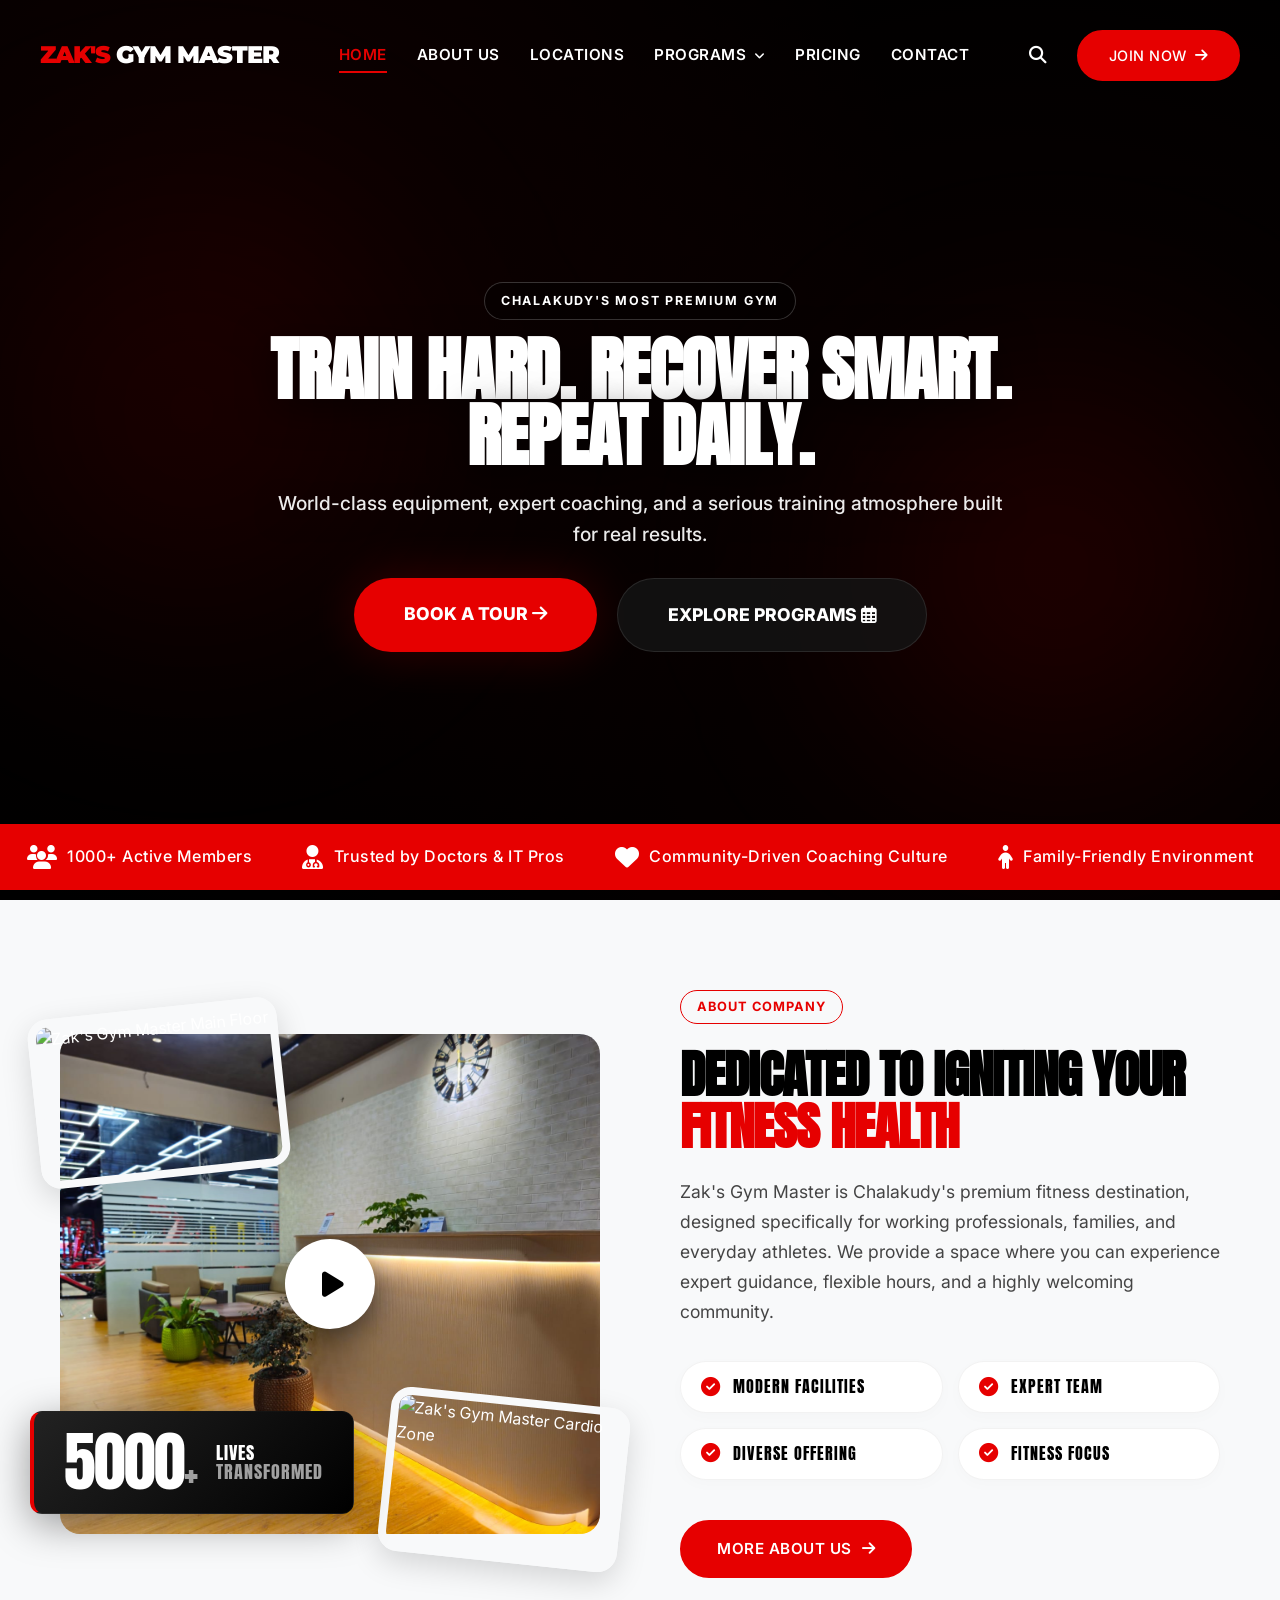
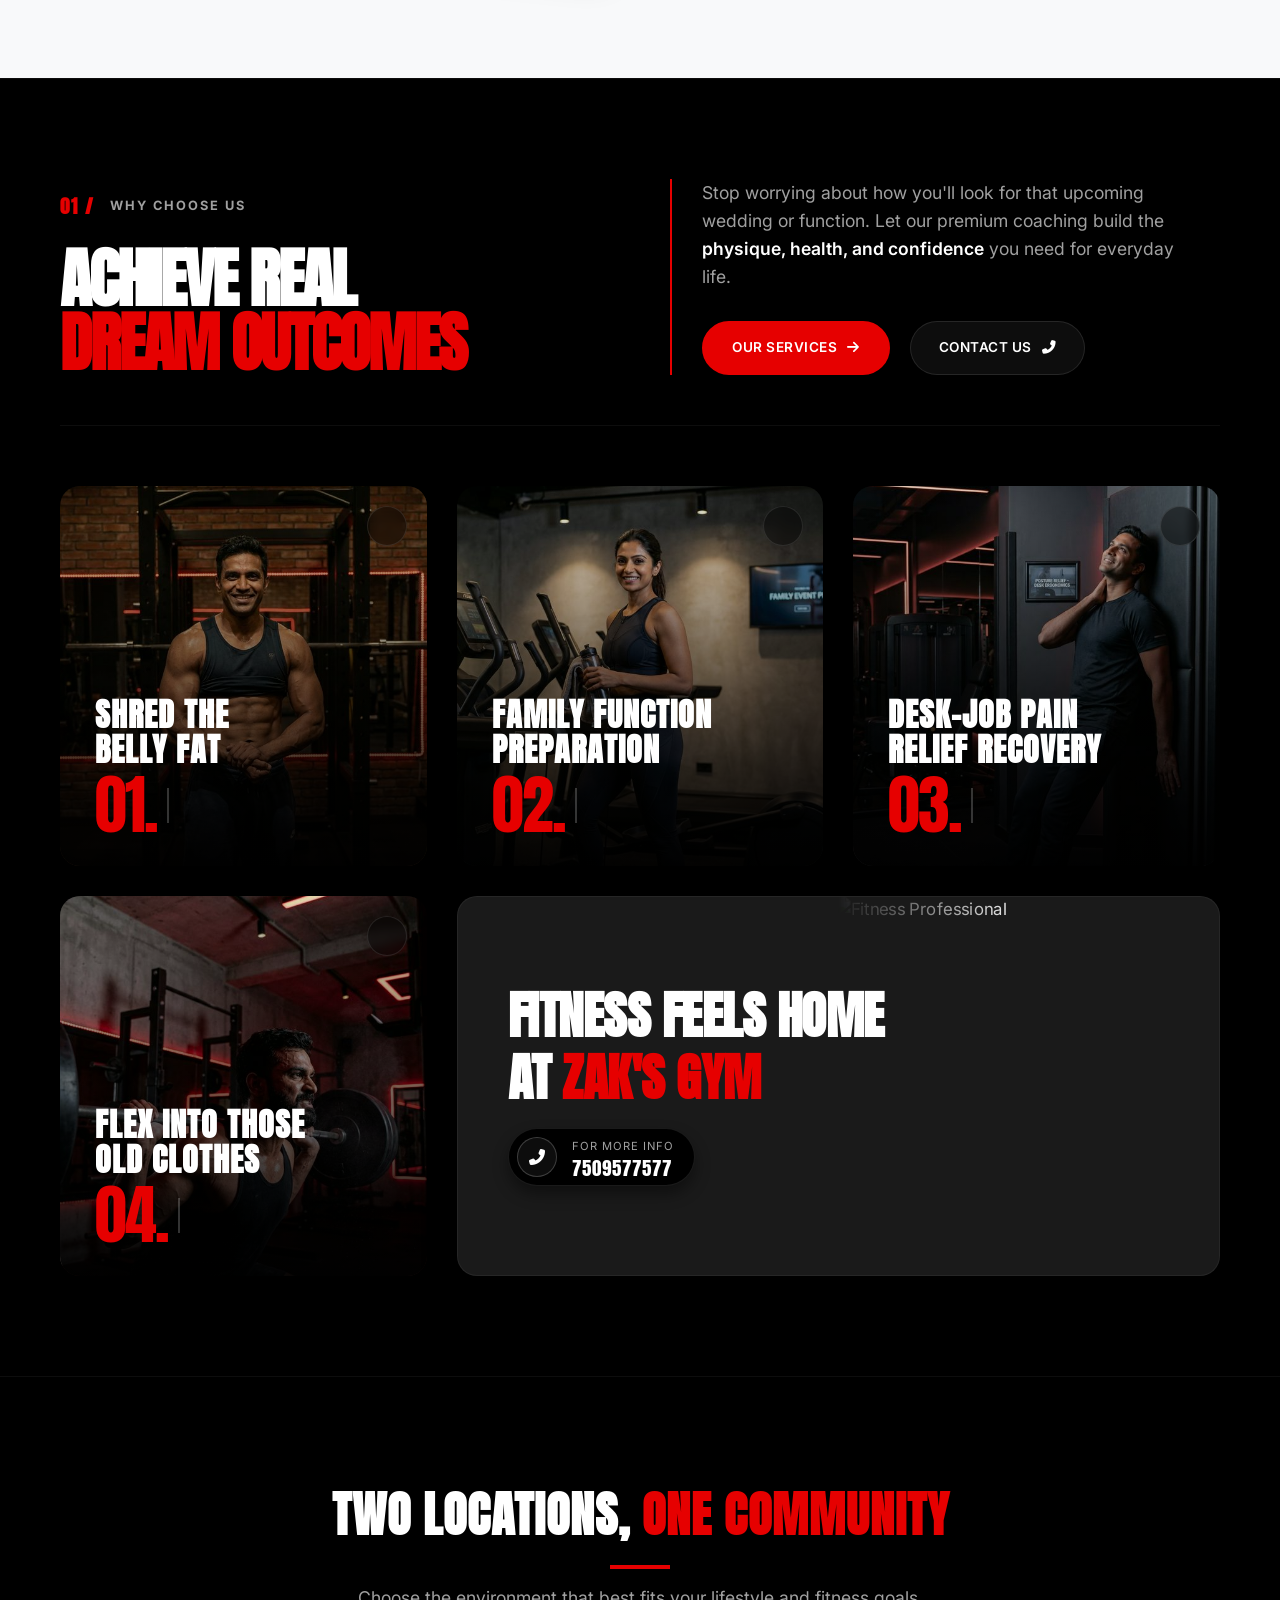
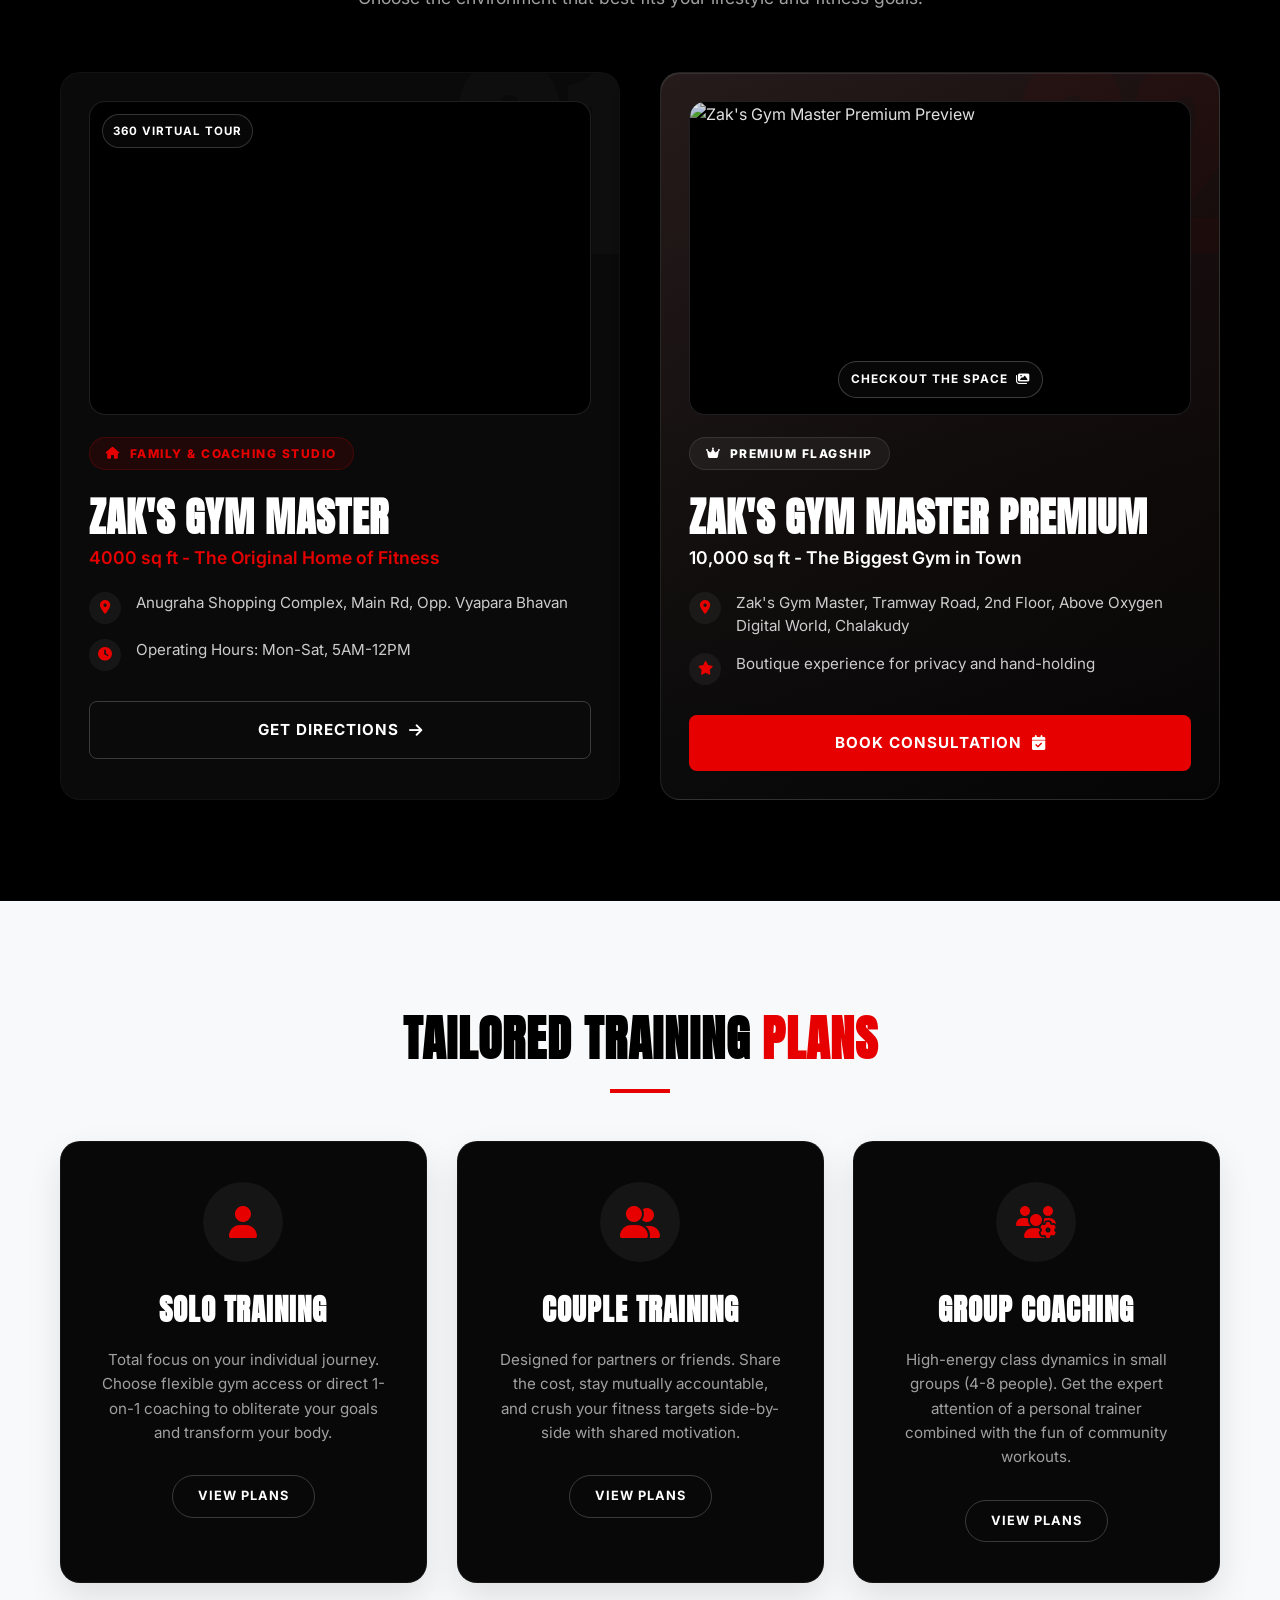
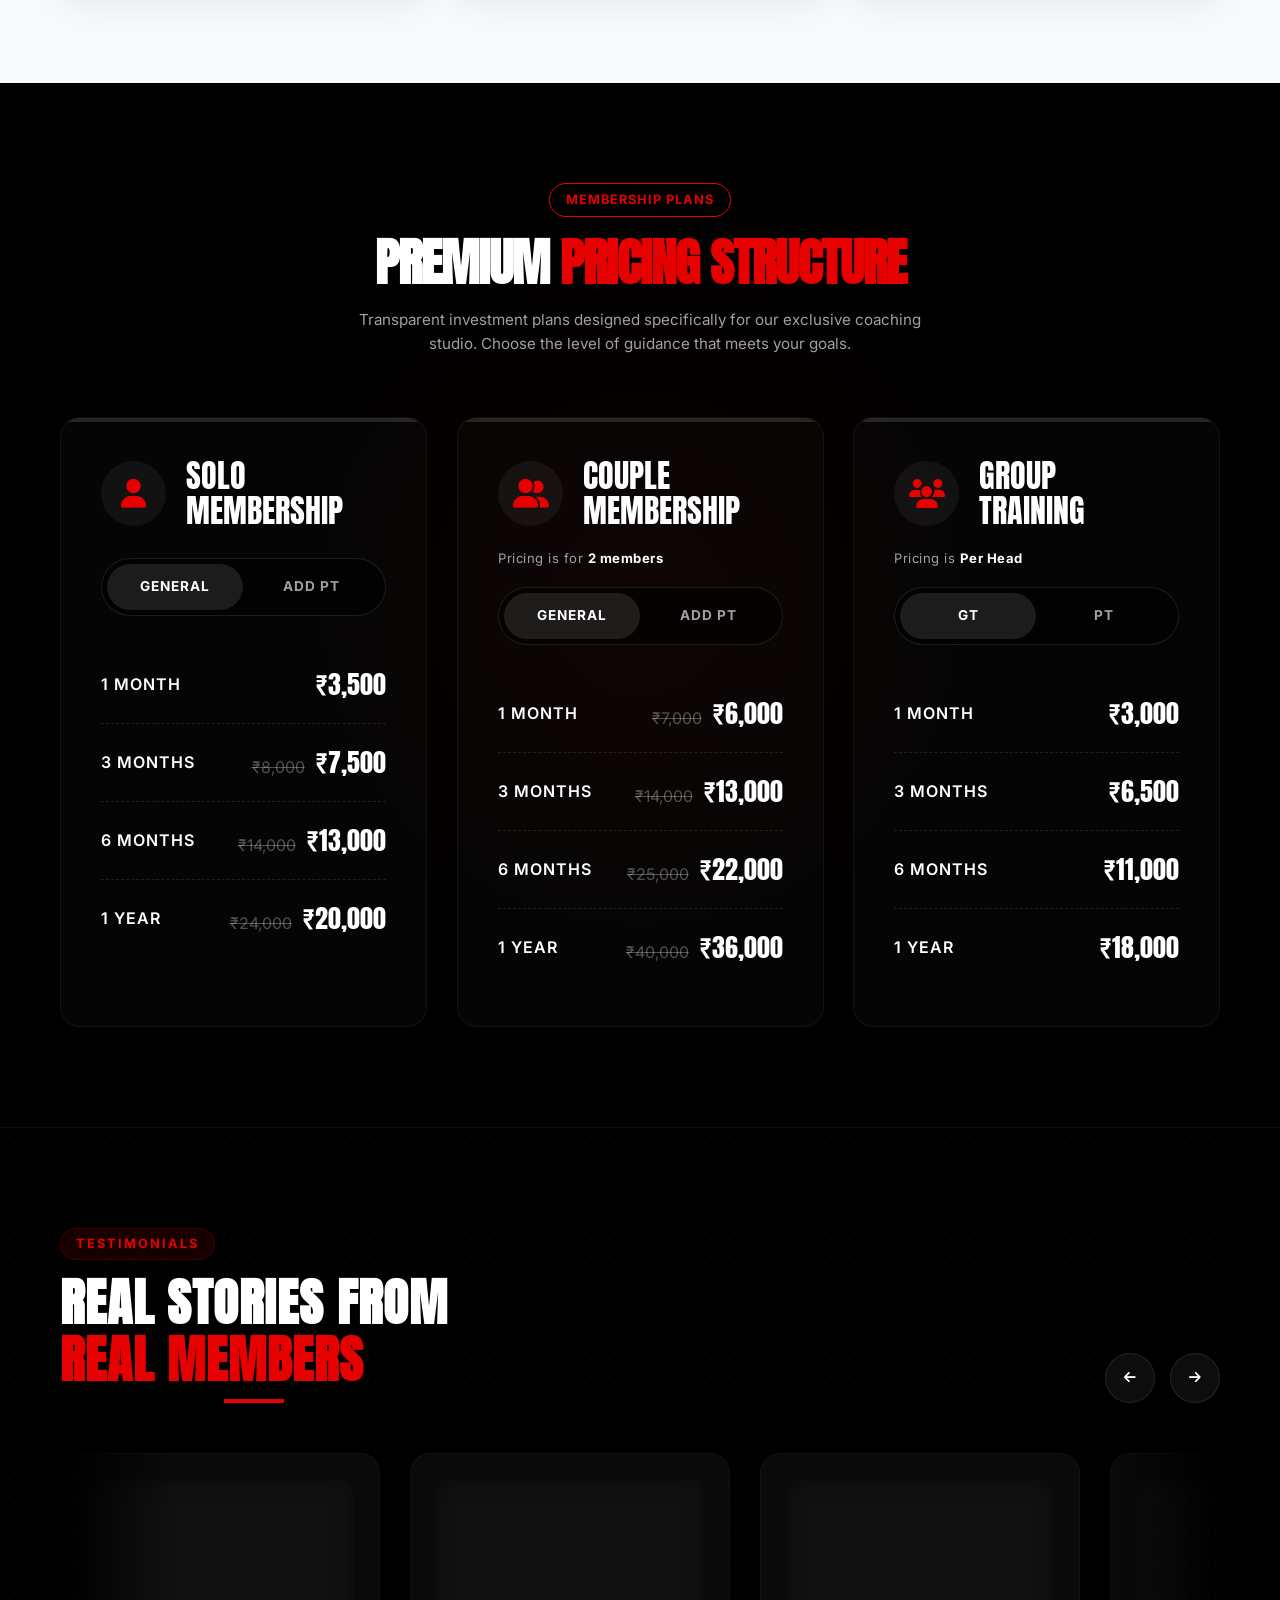
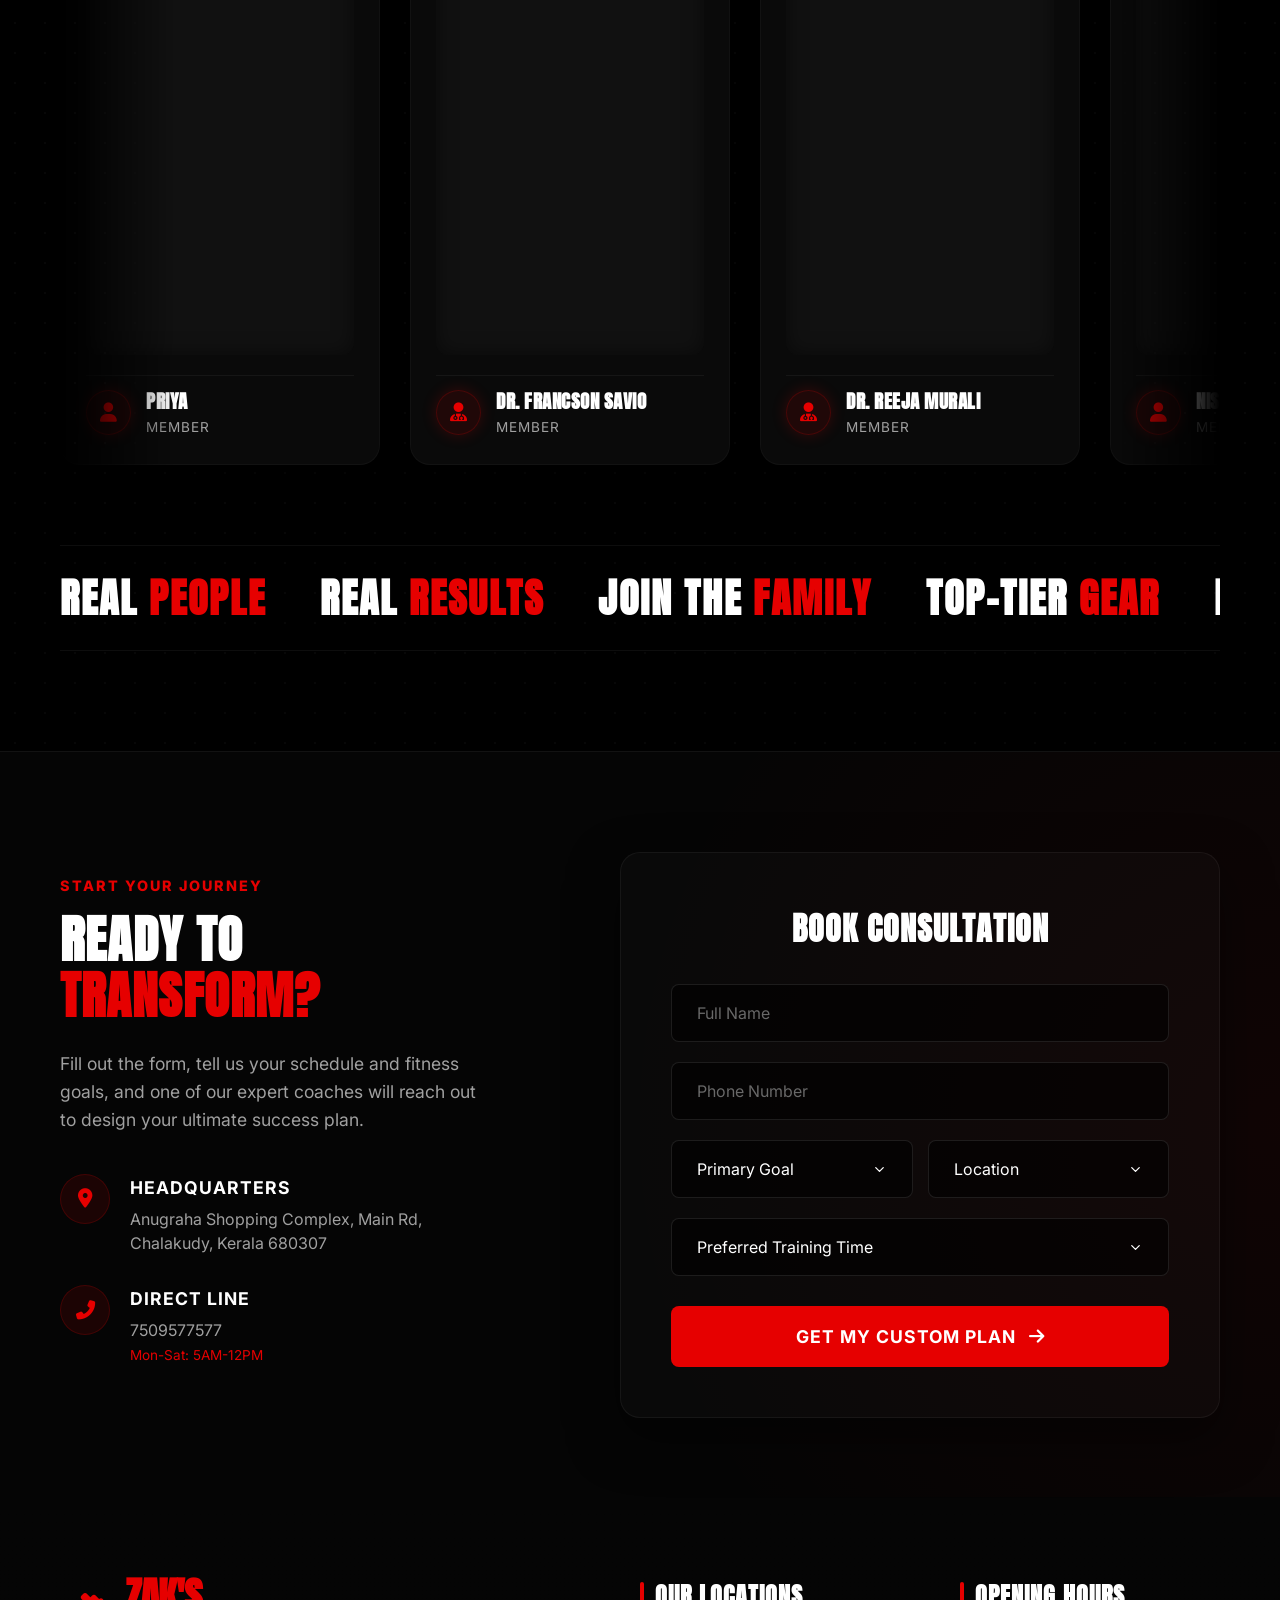
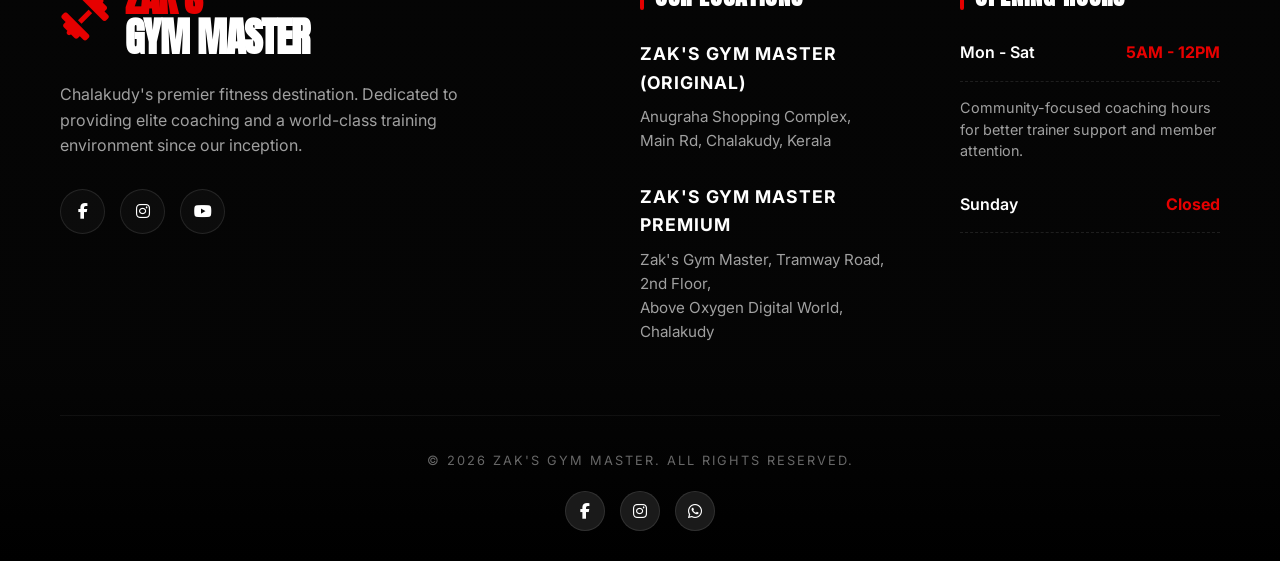
==== commit 3d2bb7d3: "Improve site-wide scroll performance and rendering" ====
--- a/index.html
+++ b/index.html
@@ -23,7 +23,7 @@
     <link rel="stylesheet" href="https://cdnjs.cloudflare.com/ajax/libs/font-awesome/6.4.0/css/all.min.css">
 
     <!-- Custom CSS -->
-    <link rel="stylesheet" href="style.css?v=5">
+    <link rel="stylesheet" href="style.css?v=6">
 </head>
 
 <body>
@@ -434,24 +434,13 @@
                     .fittex-locations-grid {
                         grid-template-columns: 1fr;
                     }
-
-                    .fittex-gallery-trigger,
-                    .fittex-tour-trigger {
-                        top: 16px;
-                        right: 16px;
-                    }
-
-                    .fittex-gallery-trigger .label,
-                    .fittex-tour-trigger .label {
-                        display: none;
-                    }
                 }
 
                 .fittex-loc-card {
                     background: #0a0a0a;
                     border: 1px solid rgba(255, 255, 255, 0.03);
                     border-radius: 20px;
-                    padding: 50px;
+                    padding: 28px;
                     position: relative;
                     overflow: hidden;
                     transition: all 0.4s cubic-bezier(0.165, 0.84, 0.44, 1);
@@ -498,6 +487,77 @@
                 .fittex-loc-card:hover .fittex-loc-watermark {
                     color: rgba(230, 0, 0, 0.04);
                     transform: scale(1.05) rotate(2deg);
+                }
+
+                .fittex-loc-preview {
+                    display: block;
+                    position: relative;
+                    width: 100%;
+                    aspect-ratio: 16 / 10;
+                    border-radius: 16px;
+                    overflow: hidden;
+                    margin-bottom: 22px;
+                    border: 1px solid rgba(255, 255, 255, 0.12);
+                    background: #000;
+                }
+
+                .fittex-loc-preview iframe,
+                .fittex-loc-preview img {
+                    width: 100%;
+                    height: 100%;
+                    display: block;
+                    border: 0;
+                }
+
+                .fittex-loc-preview img {
+                    object-fit: cover;
+                }
+
+                .fittex-loc-preview-tag {
+                    position: absolute;
+                    left: 12px;
+                    top: 12px;
+                    z-index: 2;
+                    color: #fff;
+                    font-weight: 700;
+                    font-size: 0.72rem;
+                    text-transform: uppercase;
+                    letter-spacing: 1px;
+                    background: rgba(8, 8, 8, 0.92);
+                    border: 1px solid rgba(255, 255, 255, 0.18);
+                    padding: 7px 10px;
+                    border-radius: 999px;
+                }
+
+                .fittex-loc-preview-overlay {
+                    position: absolute;
+                    inset: 0;
+                    background: linear-gradient(to top, rgba(0, 0, 0, 0.78) 0%, rgba(0, 0, 0, 0.12) 68%);
+                    display: flex;
+                    align-items: flex-end;
+                    justify-content: center;
+                    padding: 16px;
+                    color: #fff;
+                    text-transform: uppercase;
+                    letter-spacing: 1px;
+                    font-size: 0.74rem;
+                    font-weight: 700;
+                }
+
+                .fittex-loc-preview-overlay span {
+                    display: inline-flex;
+                    align-items: center;
+                    gap: 8px;
+                    background: rgba(8, 8, 8, 0.94);
+                    border: 1px solid rgba(255, 255, 255, 0.22);
+                    border-radius: 999px;
+                    padding: 8px 12px;
+                    transition: all 0.25s ease;
+                }
+
+                .fittex-loc-preview--gallery:hover .fittex-loc-preview-overlay span {
+                    transform: translateY(-1px);
+                    border-color: rgba(230, 0, 0, 0.55);
                 }
 
                 .fittex-loc-badge {
@@ -552,7 +612,7 @@
                 .fittex-loc-list {
                     list-style: none;
                     padding: 0;
-                    margin: 0 0 40px 0;
+                    margin: 0 0 30px 0;
                     display: flex;
                     flex-direction: column;
                     gap: 15px;
@@ -626,122 +686,6 @@
                     border-color: #fff;
                 }
 
-                .fittex-gallery-trigger {
-                    position: absolute;
-                    top: 22px;
-                    right: 22px;
-                    z-index: 20;
-                    width: 42px;
-                    height: 42px;
-                    border-radius: 50%;
-                    background: rgba(10, 10, 10, 0.9);
-                    border: 1px solid rgba(255, 255, 255, 0.22);
-                    display: inline-flex;
-                    align-items: center;
-                    justify-content: center;
-                    text-decoration: none;
-                    animation: galleryBlink 1.8s infinite;
-                    box-shadow: 0 0 0 rgba(230, 0, 0, 0);
-                }
-
-                .fittex-gallery-trigger i {
-                    color: var(--primary-red);
-                    font-size: 1rem;
-                }
-
-                .fittex-tour-trigger {
-                    position: absolute;
-                    top: 22px;
-                    right: 22px;
-                    z-index: 20;
-                    width: 42px;
-                    height: 42px;
-                    border-radius: 50%;
-                    background: rgba(10, 10, 10, 0.9);
-                    border: 1px solid rgba(255, 255, 255, 0.22);
-                    display: inline-flex;
-                    align-items: center;
-                    justify-content: center;
-                    text-decoration: none;
-                    animation: galleryBlink 1.8s infinite;
-                    box-shadow: 0 0 0 rgba(230, 0, 0, 0);
-                }
-
-                .fittex-tour-trigger span {
-                    color: var(--primary-red);
-                    font-size: 0.85rem;
-                    font-weight: 700;
-                    line-height: 1;
-                    letter-spacing: 0.4px;
-                }
-
-                .fittex-tour-trigger .label {
-                    position: absolute;
-                    right: 52px;
-                    top: 50%;
-                    transform: translateY(-50%);
-                    white-space: nowrap;
-                    color: #fff;
-                    font-weight: 700;
-                    font-size: 0.72rem;
-                    text-transform: uppercase;
-                    letter-spacing: 1px;
-                    background: rgba(8, 8, 8, 0.95);
-                    border: 1px solid rgba(255, 255, 255, 0.18);
-                    padding: 7px 10px;
-                    border-radius: 999px;
-                    opacity: 0;
-                    pointer-events: none;
-                    transition: all 0.25s ease;
-                }
-
-                .fittex-tour-trigger:hover .label {
-                    opacity: 1;
-                    transform: translateY(-50%) translateX(-2px);
-                }
-
-                .fittex-tour-trigger:hover {
-                    border-color: rgba(230, 0, 0, 0.65);
-                    transform: scale(1.05);
-                    box-shadow: 0 10px 24px rgba(0, 0, 0, 0.45);
-                }
-
-                .fittex-gallery-trigger .label {
-                    position: absolute;
-                    right: 52px;
-                    top: 50%;
-                    transform: translateY(-50%);
-                    white-space: nowrap;
-                    color: #fff;
-                    font-weight: 700;
-                    font-size: 0.72rem;
-                    text-transform: uppercase;
-                    letter-spacing: 1px;
-                    background: rgba(8, 8, 8, 0.95);
-                    border: 1px solid rgba(255, 255, 255, 0.18);
-                    padding: 7px 10px;
-                    border-radius: 999px;
-                    opacity: 0;
-                    pointer-events: none;
-                    transition: all 0.25s ease;
-                }
-
-                .fittex-gallery-trigger:hover .label {
-                    opacity: 1;
-                    transform: translateY(-50%) translateX(-2px);
-                }
-
-                .fittex-gallery-trigger:hover {
-                    border-color: rgba(230, 0, 0, 0.65);
-                    transform: scale(1.05);
-                    box-shadow: 0 10px 24px rgba(0, 0, 0, 0.45);
-                }
-
-                @keyframes galleryBlink {
-                    0%, 100% { box-shadow: 0 0 0 0 rgba(230, 0, 0, 0); }
-                    50% { box-shadow: 0 0 0 8px rgba(230, 0, 0, 0.18); }
-                }
-
                 .fittex-loc-card.metallic-premium {
                     background: linear-gradient(145deg, #1c1c1c 0%, #0d0d0d 50%, #050505 100%);
                     border: 1px solid rgba(255, 255, 255, 0.1);
@@ -778,13 +722,18 @@
                 <!-- Location 1: Original Studio -->
                 <div class="fittex-loc-card animate-on-scroll">
                     <div class="fittex-loc-watermark">01</div>
+                    <div class="fittex-loc-preview fittex-loc-preview--tour">
+                        <iframe id="tour-embeded" name="Zak's Gym Master" src="https://tour.panoee.net/iframe/gymmaster"
+                            frameBorder="0" width="100%" height="400px" scrolling="no" allowvr="yes"
+                            allow="vr; xr; accelerometer; gyroscope; autoplay;" allowFullScreen="false"
+                            webkitallowfullscreen="false" mozallowfullscreen="false" loading="lazy"></iframe>
+                        <span class="fittex-loc-preview-tag">360 Virtual Tour</span>
+                    </div>
                     <div class="fittex-loc-badge">
                         <i class="fas fa-home"></i> Family & Coaching Studio
                     </div>
                     <h3 class="fittex-loc-title">Zak's Gym Master</h3>
                     <div class="fittex-loc-subtitle">4000 sq ft - The Original Home of Fitness</div>
-                    <p class="fittex-loc-desc">Our original location, now an upgraded experience for those who want a
-                        strong trainer presence and a family-focused environment.</p>
 
                     <ul class="fittex-loc-list">
                         <li>
@@ -795,18 +744,7 @@
                             <div class="fittex-loc-icon-wrap"><i class="fas fa-clock"></i></div>
                             <div>Operating Hours: Mon-Sat, 5AM-12PM</div>
                         </li>
-                        <li>
-                            <div class="fittex-loc-icon-wrap"><i class="fas fa-users"></i></div>
-                            <div>Unisex, family-friendly with intense Personal Training focus</div>
-                        </li>
                     </ul>
-
-                    <a href="#" id="openOriginalTour" class="fittex-tour-trigger" aria-label="Open 360 virtual tour">
-                        <span>360°</span>
-                        <span class="label">
-                            <span>Virtual Tour</span>
-                        </span>
-                    </a>
 
                     <a href="https://maps.google.com" target="_blank" class="fittex-btn secondary">
                         Get Directions <i class="fas fa-arrow-right"></i>
@@ -816,14 +754,19 @@
                 <!-- Location 2: Main Branch (Flagship) -->
                 <div class="fittex-loc-card metallic-premium animate-on-scroll" style="transition-delay: 0.1s;">
                     <div class="fittex-loc-watermark">02</div>
+                    <a href="#" id="openPremiumGallery" class="fittex-loc-preview fittex-loc-preview--gallery"
+                        aria-label="Open premium gallery">
+                        <img src="assets/premium-gallery-original/01.jpg?v=1" alt="Zak's Gym Master Premium Preview"
+                            loading="lazy">
+                        <div class="fittex-loc-preview-overlay">
+                            <span>Checkout The Space <i class="fas fa-images"></i></span>
+                        </div>
+                    </a>
                     <div class="fittex-loc-badge premium">
                         <i class="fas fa-crown"></i> Premium Flagship
                     </div>
                     <h3 class="fittex-loc-title">Zak's Gym Master Premium</h3>
                     <div class="fittex-loc-subtitle premium">10,000 sq ft - The Biggest Gym in Town</div>
-                    <p class="fittex-loc-desc">To further serve our members, we recently launched <strong>Zak's Gym
-                            Master Premium</strong>—a massive top-tier flagship facility designed to be the ultimate
-                        fitness destination.</p>
 
                     <ul class="fittex-loc-list">
                         <li>
@@ -835,18 +778,7 @@
                             <div class="fittex-loc-icon-wrap"><i class="fas fa-star"></i></div>
                             <div>Boutique experience for privacy and hand-holding</div>
                         </li>
-                        <li>
-                            <div class="fittex-loc-icon-wrap"><i class="fas fa-heart"></i></div>
-                            <div>Perfect for couples, parents & senior pros</div>
-                        </li>
                     </ul>
-
-                    <a href="#" id="openPremiumGallery" class="fittex-gallery-trigger">
-                        <span class="label">
-                            <span>Checkout The Space</span>
-                        </span>
-                        <i class="fas fa-images"></i>
-                    </a>
 
                     <a href="#contact" class="fittex-btn primary">
                         Book Consultation <i class="fas fa-calendar-check"></i>
@@ -2363,28 +2295,6 @@
         </div>
     </div>
 
-    <!-- Original Location 360 Virtual Tour Modal -->
-    <div id="originalTourModal" class="premium-gallery-modal" aria-hidden="true">
-        <div class="premium-gallery-modal__backdrop" data-close-tour="true"></div>
-        <div class="premium-gallery-modal__dialog premium-gallery-modal__dialog--tour" role="dialog" aria-modal="true"
-            aria-label="Zak's Gym Master 360 Virtual Tour">
-            <button type="button" id="closeOriginalTour" class="premium-gallery-modal__close"
-                aria-label="Close virtual tour">
-                <i class="fas fa-times"></i>
-            </button>
-            <div class="premium-gallery-modal__head">
-                <h3>Zak's Gym Master</h3>
-                <p>360 Virtual Tour</p>
-            </div>
-            <div class="virtual-tour-wrap">
-                <iframe id="tour-embeded" name="Zak's Gym Master" src="https://tour.panoee.net/iframe/gymmaster"
-                    frameBorder="0" width="100%" height="400px" scrolling="no" allowvr="yes"
-                    allow="vr; xr; accelerometer; gyroscope; autoplay;" allowFullScreen="false"
-                    webkitallowfullscreen="false" mozallowfullscreen="false" loading="eager"></iframe>
-            </div>
-        </div>
-    </div>
-
     <!-- About Video Modal -->
     <div id="aboutVideoModal" class="video-modal" aria-hidden="true">
         <div class="video-modal__backdrop" data-close="true"></div>
@@ -2400,7 +2310,7 @@
     </div>
 
     <!-- Scripts -->
-    <script src="script.js?v=18"></script>
+    <script src="script.js?v=19"></script>
 
     <!-- Form Submit Handler + WhatsApp Redirect -->
     <script>
--- a/style.css
+++ b/style.css
@@ -1253,7 +1253,8 @@
 .animate-on-scroll {
     opacity: 0;
     transform: translateY(30px);
-    transition: all 0.8s ease;
+    transition: opacity 0.6s ease, transform 0.6s ease;
+    will-change: opacity, transform;
 }
 
 .animate-on-scroll.is-visible {
@@ -1568,6 +1569,18 @@
     }
 }
 
+/* Performance: reduce expensive blur effects on smaller devices */
+@media (max-width: 900px) {
+    .stat-badge,
+    .stat-card,
+    .hero-member-proof,
+    .hero-cta-section .btn-fittex-secondary,
+    .video-modal__backdrop,
+    .premium-gallery-modal__backdrop {
+        backdrop-filter: none !important;
+    }
+}
+
 /* About Section Video Popup */
 .video-modal {
     position: fixed;
@@ -1684,11 +1697,6 @@
     box-shadow: 0 24px 70px rgba(0, 0, 0, 0.65);
 }
 
-.premium-gallery-modal__dialog--tour {
-    width: min(980px, 95vw);
-    max-height: 92vh;
-}
-
 .premium-gallery-modal__close {
     position: absolute;
     top: 10px;
@@ -1780,21 +1788,6 @@
     text-transform: uppercase;
 }
 
-.virtual-tour-wrap {
-    width: 100%;
-    border-radius: 12px;
-    overflow: hidden;
-    border: 1px solid rgba(255, 255, 255, 0.12);
-    background: #000;
-}
-
-.virtual-tour-wrap iframe {
-    display: block;
-    width: 100%;
-    min-height: 65vh;
-    border: 0;
-}
-
 @media (max-width: 900px) {
     .premium-gallery-modal__dialog {
         width: min(640px, 95vw);
@@ -1810,10 +1803,6 @@
         padding: 14px;
     }
 
-    .premium-gallery-modal__dialog--tour {
-        width: min(980px, 97vw);
-    }
-
     .premium-gallery-carousel {
         grid-template-columns: 40px 1fr 40px;
         gap: 8px;
@@ -1828,9 +1817,6 @@
         height: 40px;
     }
 
-    .virtual-tour-wrap iframe {
-        min-height: 58vh;
-    }
 }
 
 .play-btn-overlay {
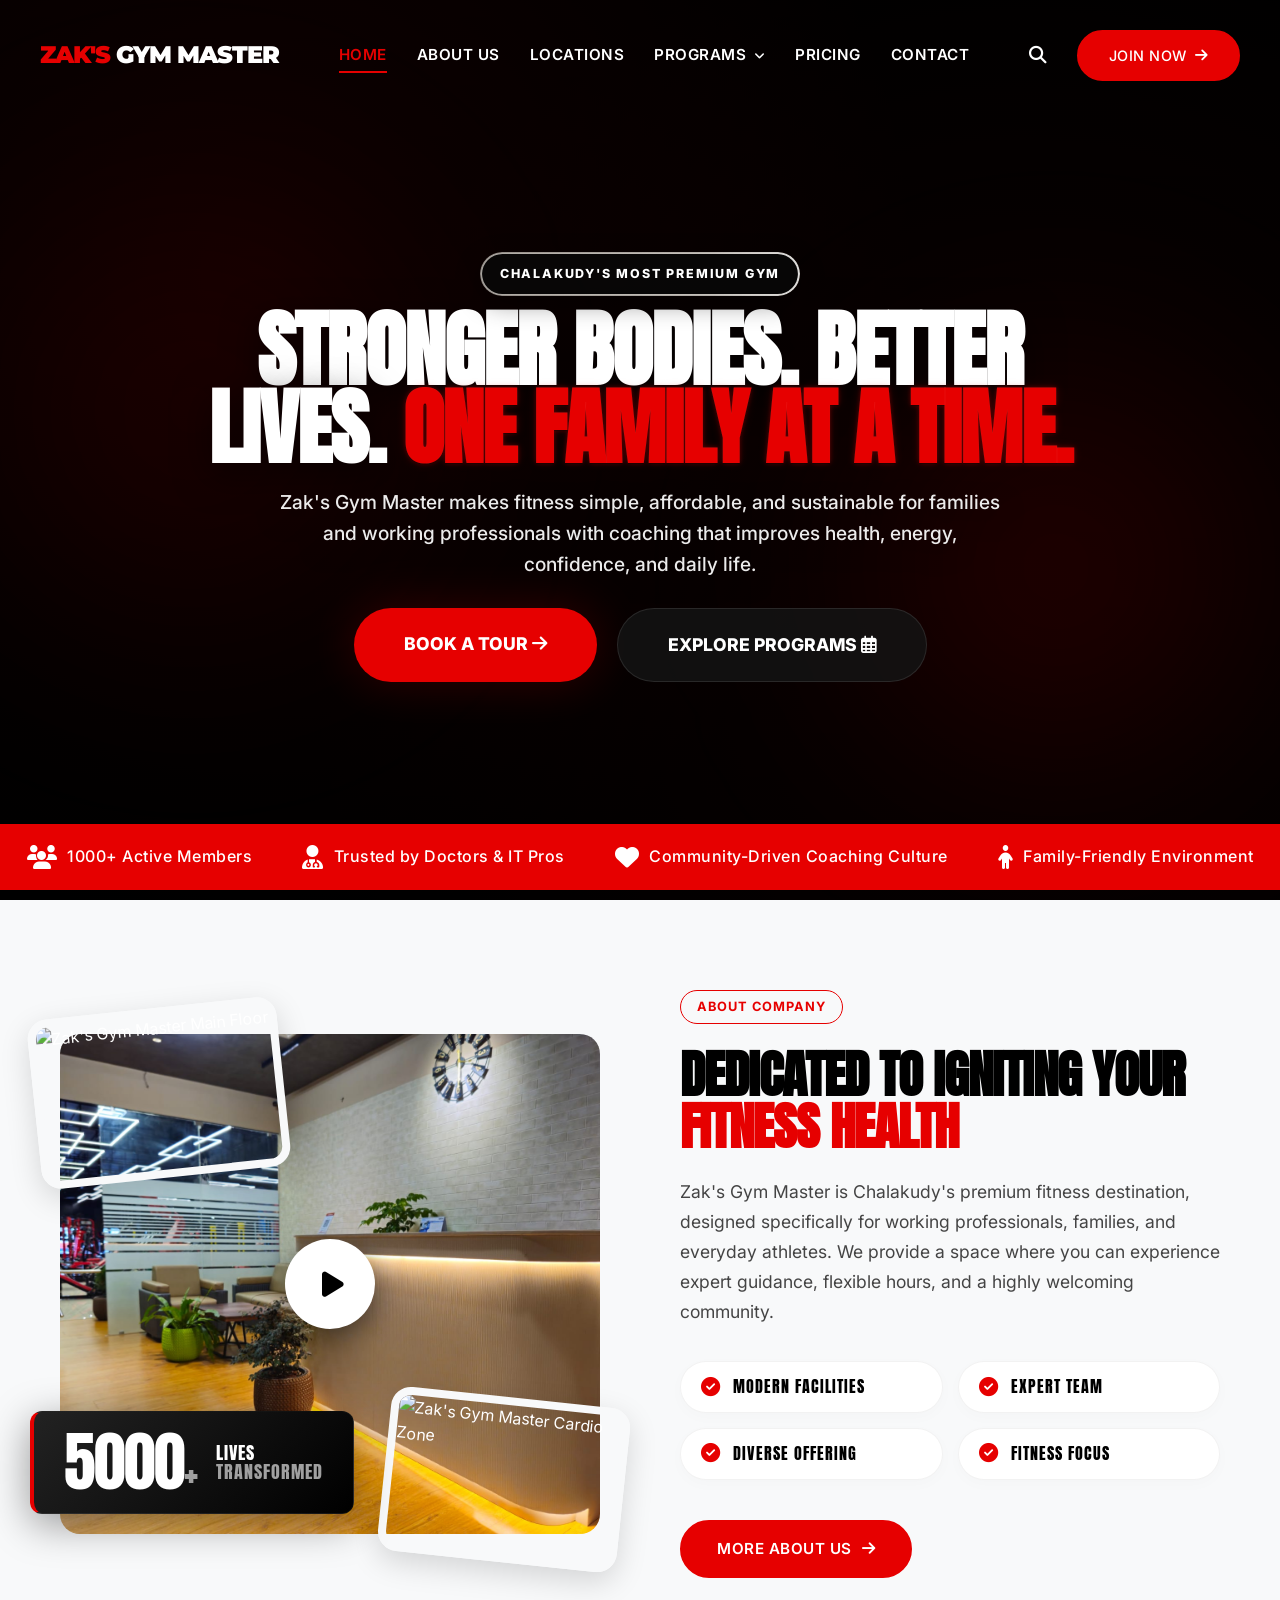
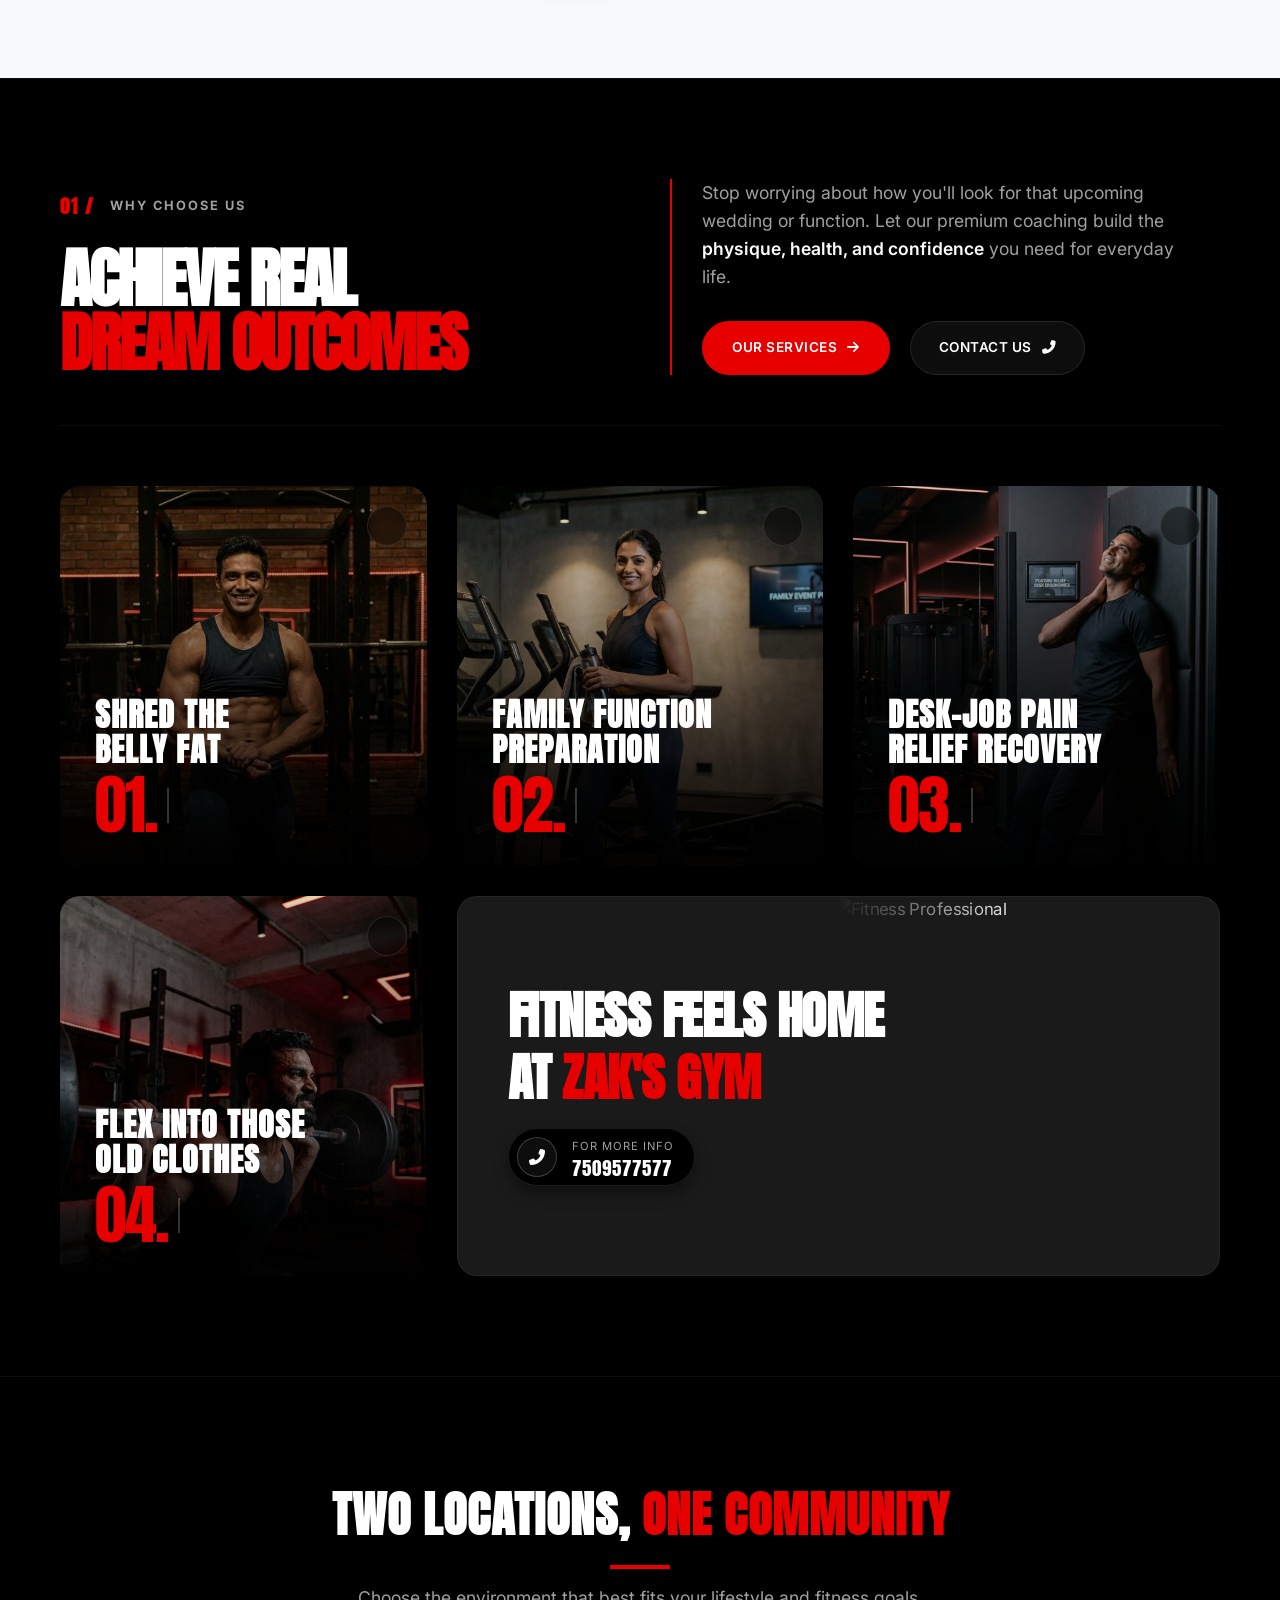
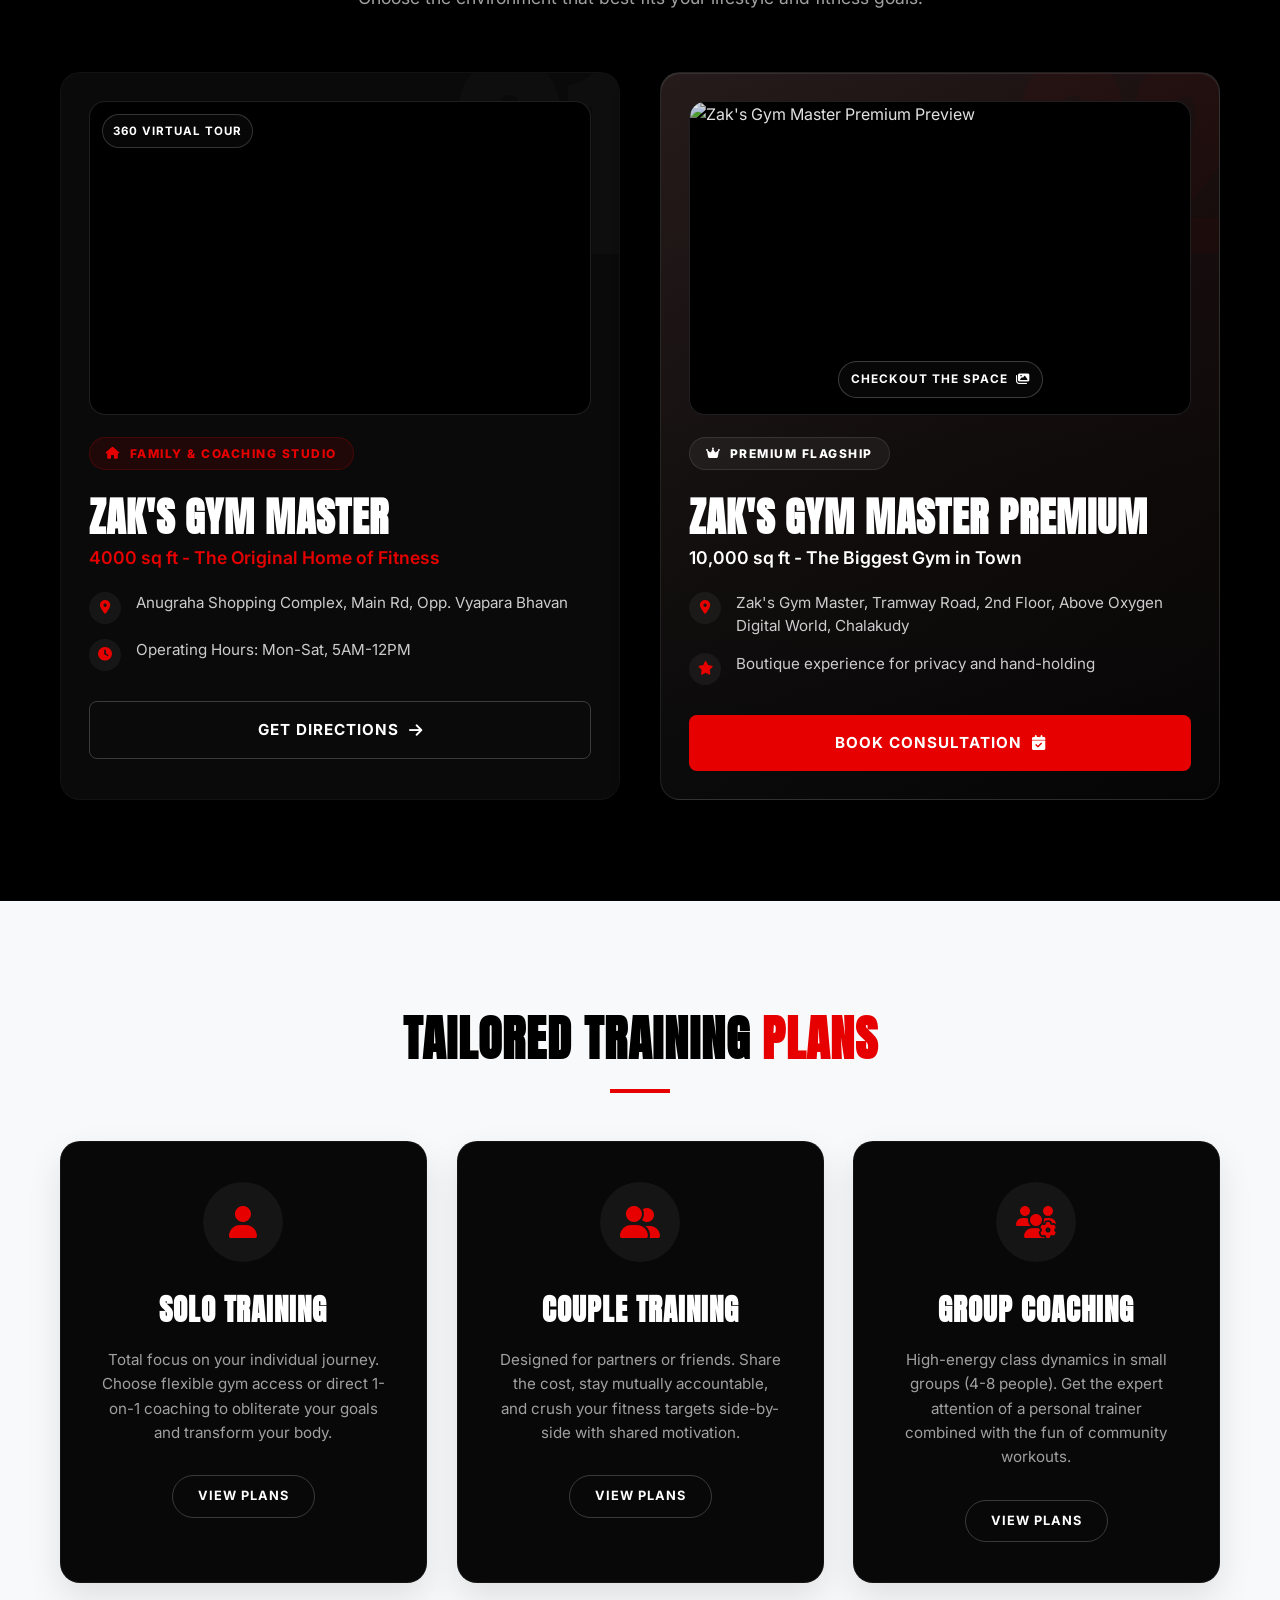
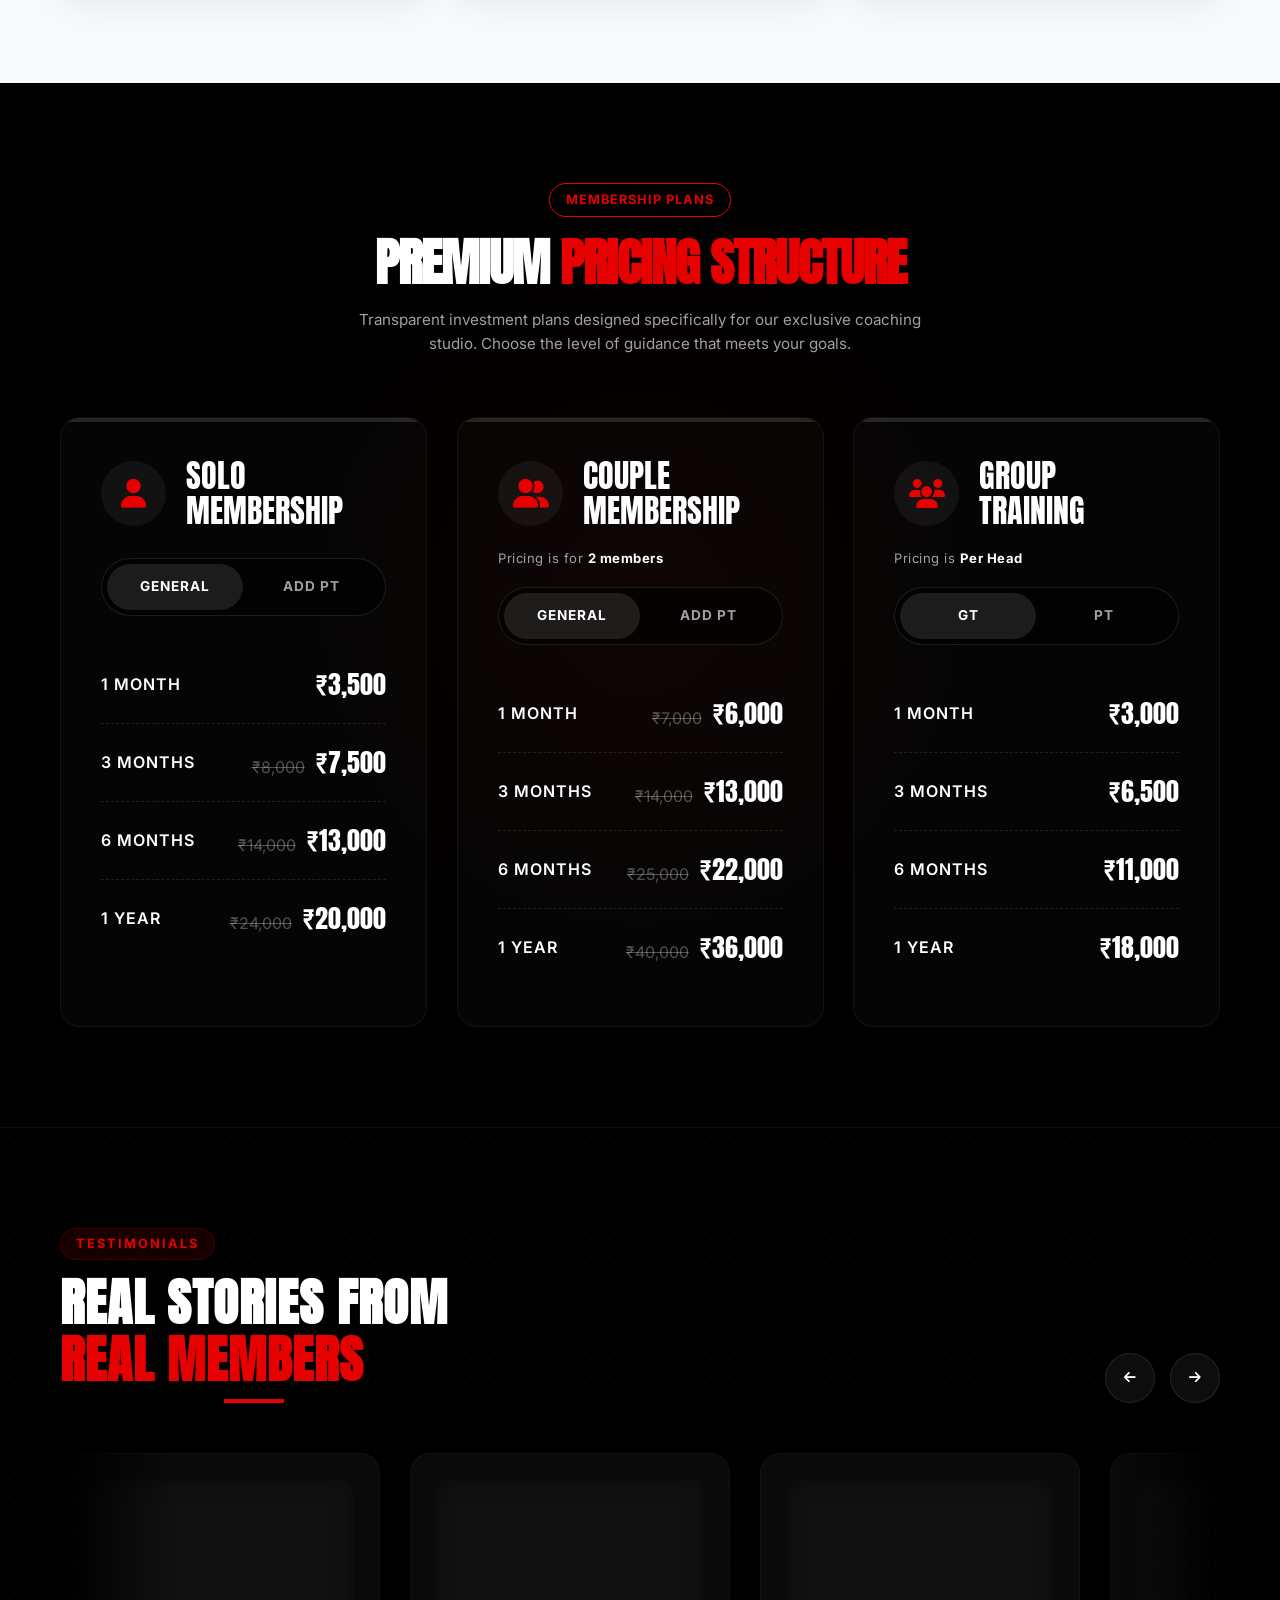
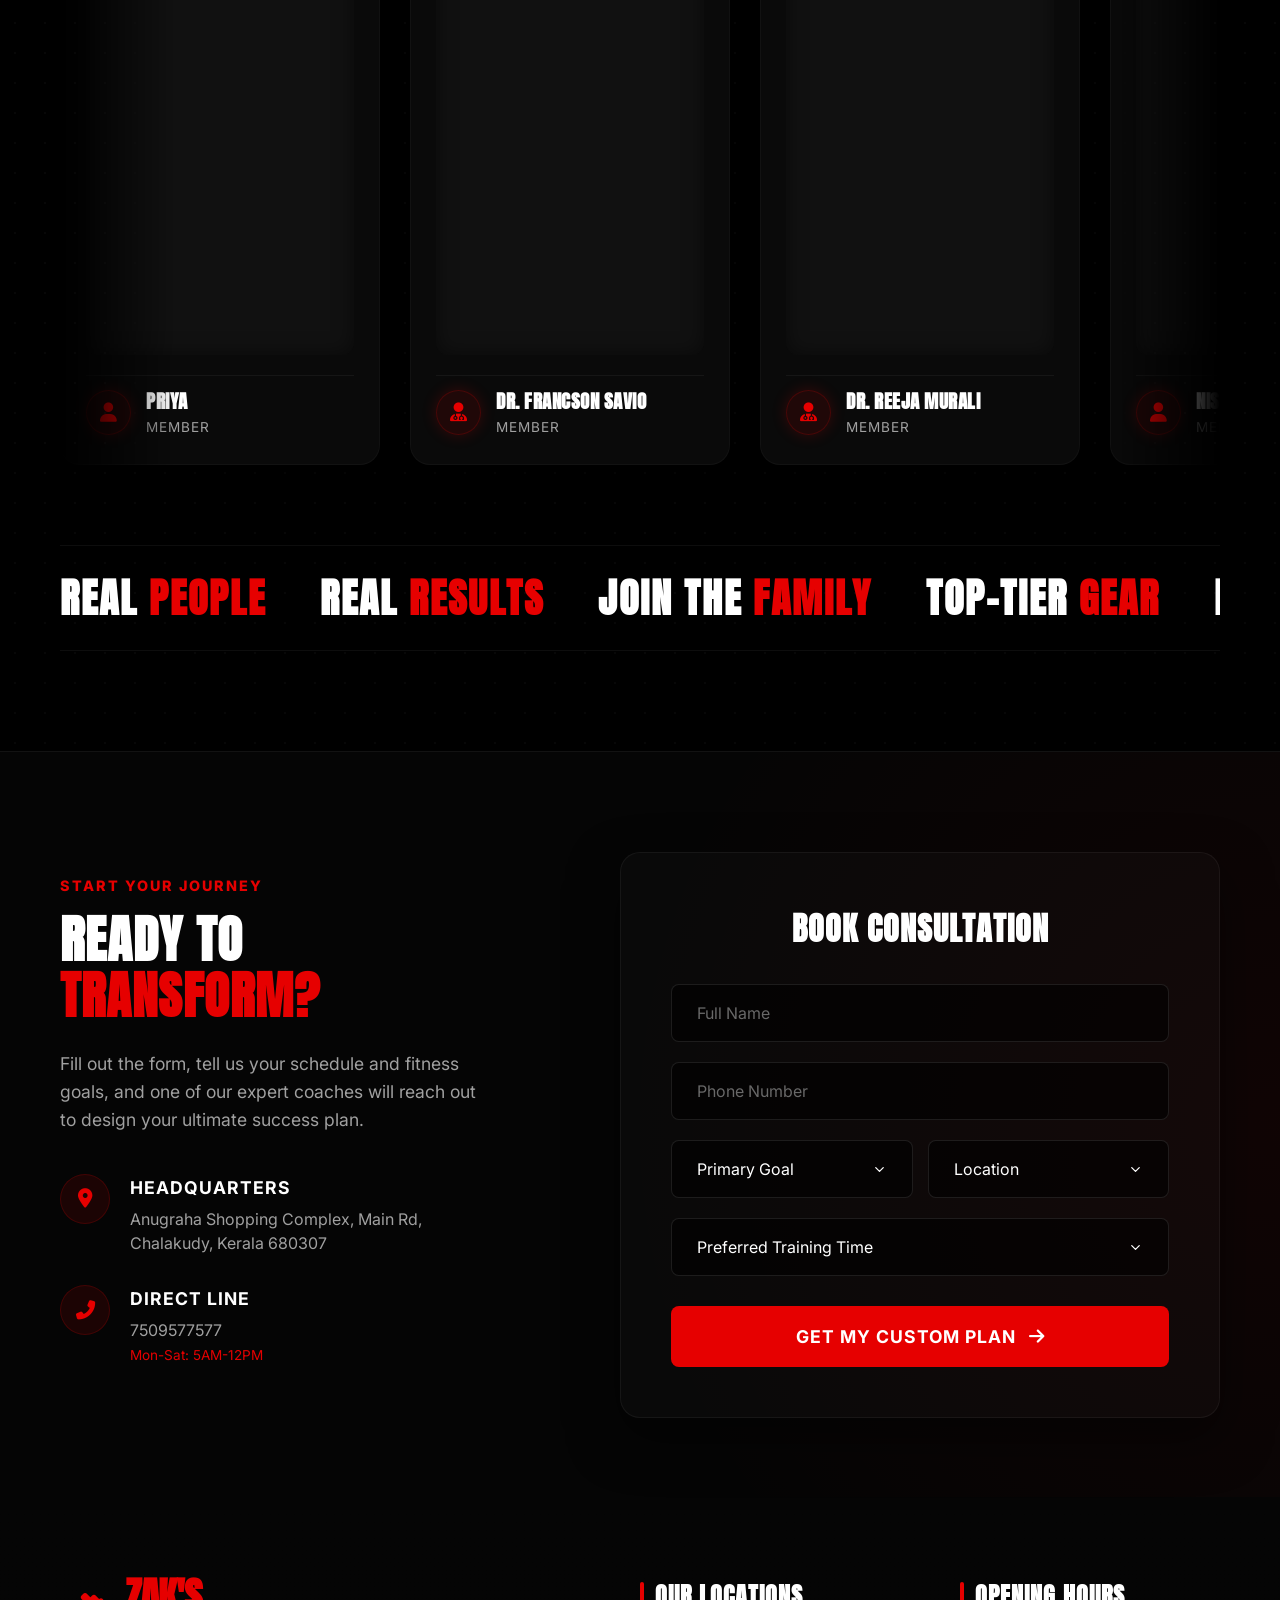
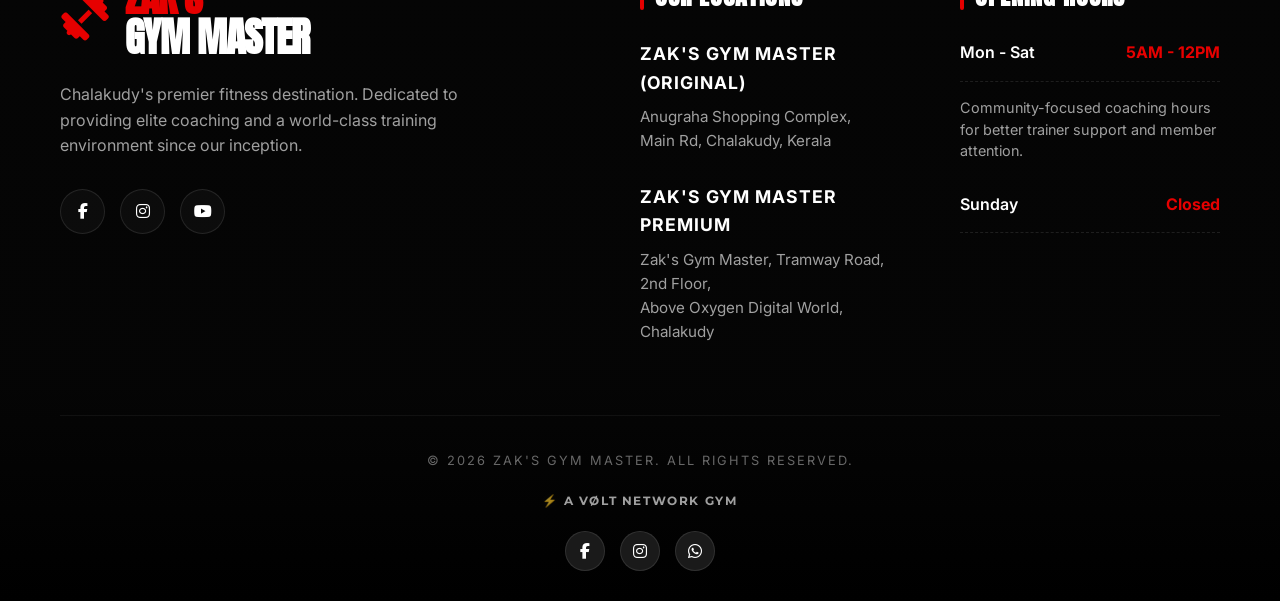
==== commit 80936024: "Refine hero badge/title effects and add Volt footer signature" ====
--- a/index.html
+++ b/index.html
@@ -23,7 +23,7 @@
     <link rel="stylesheet" href="https://cdnjs.cloudflare.com/ajax/libs/font-awesome/6.4.0/css/all.min.css">
 
     <!-- Custom CSS -->
-    <link rel="stylesheet" href="style.css?v=6">
+    <link rel="stylesheet" href="style.css?v=23">
 </head>
 
 <body>
@@ -75,9 +75,9 @@
 
         <div class="hero-content-shell animate-on-scroll">
             <p class="hero-kicker">Chalakudy's Most Premium Gym</p>
-            <h1 class="hero-main-title">Train Hard. Recover Smart. Repeat Daily.</h1>
-            <p class="hero-subtitle">World-class equipment, expert coaching, and a serious training atmosphere built for
-                real results.</p>
+            <h1 class="hero-main-title">Stronger Bodies. Better Lives. <span class="title-mark">One Family at a Time.</span></h1>
+            <p class="hero-subtitle">Zak's Gym Master makes fitness simple, affordable, and sustainable for families and
+                working professionals with coaching that improves health, energy, confidence, and daily life.</p>
 
             <div class="hero-cta-section hero-cta-inline">
                 <a href="#contact" class="btn-fittex-primary">BOOK A TOUR <i class="fas fa-arrow-right"></i></a>
@@ -2252,6 +2252,8 @@
                 <div class="copyright-text">
                     &copy; <span id="year">2026</span> ZAK'S GYM MASTER. ALL RIGHTS RESERVED.
                 </div>
+
+                <div class="volt-signature">⚡ A VØLT Network Gym</div>
 
                 <div class="social-links">
                     <a href="https://www.facebook.com/profile.php?id=61571947777248" target="_blank" class="social-link-fittex"><i class="fab fa-facebook-f"></i></a>
--- a/style.css
+++ b/style.css
@@ -1242,6 +1242,18 @@
     text-align: center;
 }
 
+.volt-signature {
+    color: rgba(245, 245, 245, 0.74);
+    font-family: var(--font-heading);
+    font-size: 0.76rem;
+    font-weight: 700;
+    letter-spacing: 1.6px;
+    text-transform: uppercase;
+    text-align: center;
+    opacity: 0.88;
+    text-shadow: 0 0 12px rgba(255, 255, 255, 0.08);
+}
+
 /* Animations */
 @keyframes fadeInUp {
     to {
@@ -1444,24 +1456,84 @@
 .hero-kicker {
     display: inline-block;
     margin: 0 0 16px;
-    padding: 8px 16px;
+    padding: 10px 18px;
     border-radius: 999px;
-    border: 1px solid rgba(255, 255, 255, 0.2);
+    border: 1px solid rgba(255, 255, 255, 0.22);
     font-size: 0.78rem;
-    font-weight: 700;
+    font-weight: 800;
     letter-spacing: 1.8px;
     text-transform: uppercase;
-    background: rgba(0, 0, 0, 0.35);
+    background: rgba(8, 8, 8, 0.78);
+    position: relative;
+    box-shadow: 0 8px 26px rgba(0, 0, 0, 0.45);
+    overflow: visible;
+}
+
+.hero-kicker::before {
+    content: '';
+    position: absolute;
+    inset: -2px;
+    border-radius: inherit;
+    padding: 1.6px;
+    background:
+        linear-gradient(90deg, rgba(255, 255, 255, 0.32), rgba(214, 214, 214, 0.18)) border-box,
+        linear-gradient(90deg,
+            rgba(255, 255, 255, 0.18) 0%,
+            rgba(255, 255, 255, 0.5) 30%,
+            rgba(255, 255, 255, 1) 50%,
+            rgba(255, 255, 255, 0.5) 70%,
+            rgba(255, 255, 255, 0.18) 100%) border-box;
+    background-size: 100% 100%, 240% 240%;
+    background-position: 0 0, 0% 0%;
+    -webkit-mask: linear-gradient(#000 0 0) content-box, linear-gradient(#000 0 0);
+    -webkit-mask-composite: xor;
+    mask-composite: exclude;
+    animation: heroKickerBorderTrace 2.4s linear infinite, heroKickerGlowPulse 0.85s ease-in-out infinite;
+    filter: drop-shadow(0 0 10px rgba(255, 255, 255, 0.55)) drop-shadow(0 0 18px rgba(255, 186, 86, 0.42));
+    pointer-events: none;
+}
+
+@keyframes heroKickerBorderTrace {
+    0% { background-position: 0 0, 0% 0%; }
+    25% { background-position: 0 0, 100% 0%; }
+    50% { background-position: 0 0, 100% 100%; }
+    75% { background-position: 0 0, 0% 100%; }
+    100% { background-position: 0 0, 0% 0%; }
+}
+
+@keyframes heroKickerGlowPulse {
+    0%,
+    100% {
+        filter: drop-shadow(0 0 10px rgba(255, 255, 255, 0.52)) drop-shadow(0 0 16px rgba(255, 186, 86, 0.4));
+    }
+    50% {
+        filter: drop-shadow(0 0 13px rgba(255, 255, 255, 0.78)) drop-shadow(0 0 24px rgba(255, 196, 108, 0.62));
+    }
 }
 
 .hero-main-title {
     margin: 0;
     font-family: var(--font-display);
-    font-size: clamp(2.7rem, 5.5vw, 5.6rem);
+    font-size: clamp(3.2rem, 6.5vw, 7rem);
     line-height: 0.94;
     letter-spacing: -1px;
     text-transform: uppercase;
     text-shadow: 0 10px 36px rgba(0, 0, 0, 0.6);
+}
+
+.hero-main-title .title-mark {
+    color: var(--primary-red);
+    -webkit-text-stroke: 0.2px rgba(255, 120, 120, 0.28);
+    text-shadow:
+        0 1px 1px rgba(0, 0, 0, 0.42),
+        0 0 4px rgba(230, 0, 0, 0.32),
+        0 0 10px rgba(230, 0, 0, 0.18);
+}
+
+@media (prefers-reduced-motion: reduce) {
+    .hero-kicker::before {
+        animation: none;
+    }
 }
 
 .hero-subtitle {
@@ -1518,7 +1590,7 @@
     }
 
     .hero-main-title {
-        font-size: clamp(2.1rem, 9vw, 3.3rem);
+        font-size: clamp(2.4rem, 10vw, 4.1rem);
     }
 
     .hero-subtitle {
@@ -1547,7 +1619,7 @@
     }
 
     .hero-main-title {
-        font-size: clamp(1.8rem, 10.5vw, 2.4rem);
+        font-size: clamp(2rem, 11.5vw, 2.9rem);
         line-height: 0.96;
     }
 
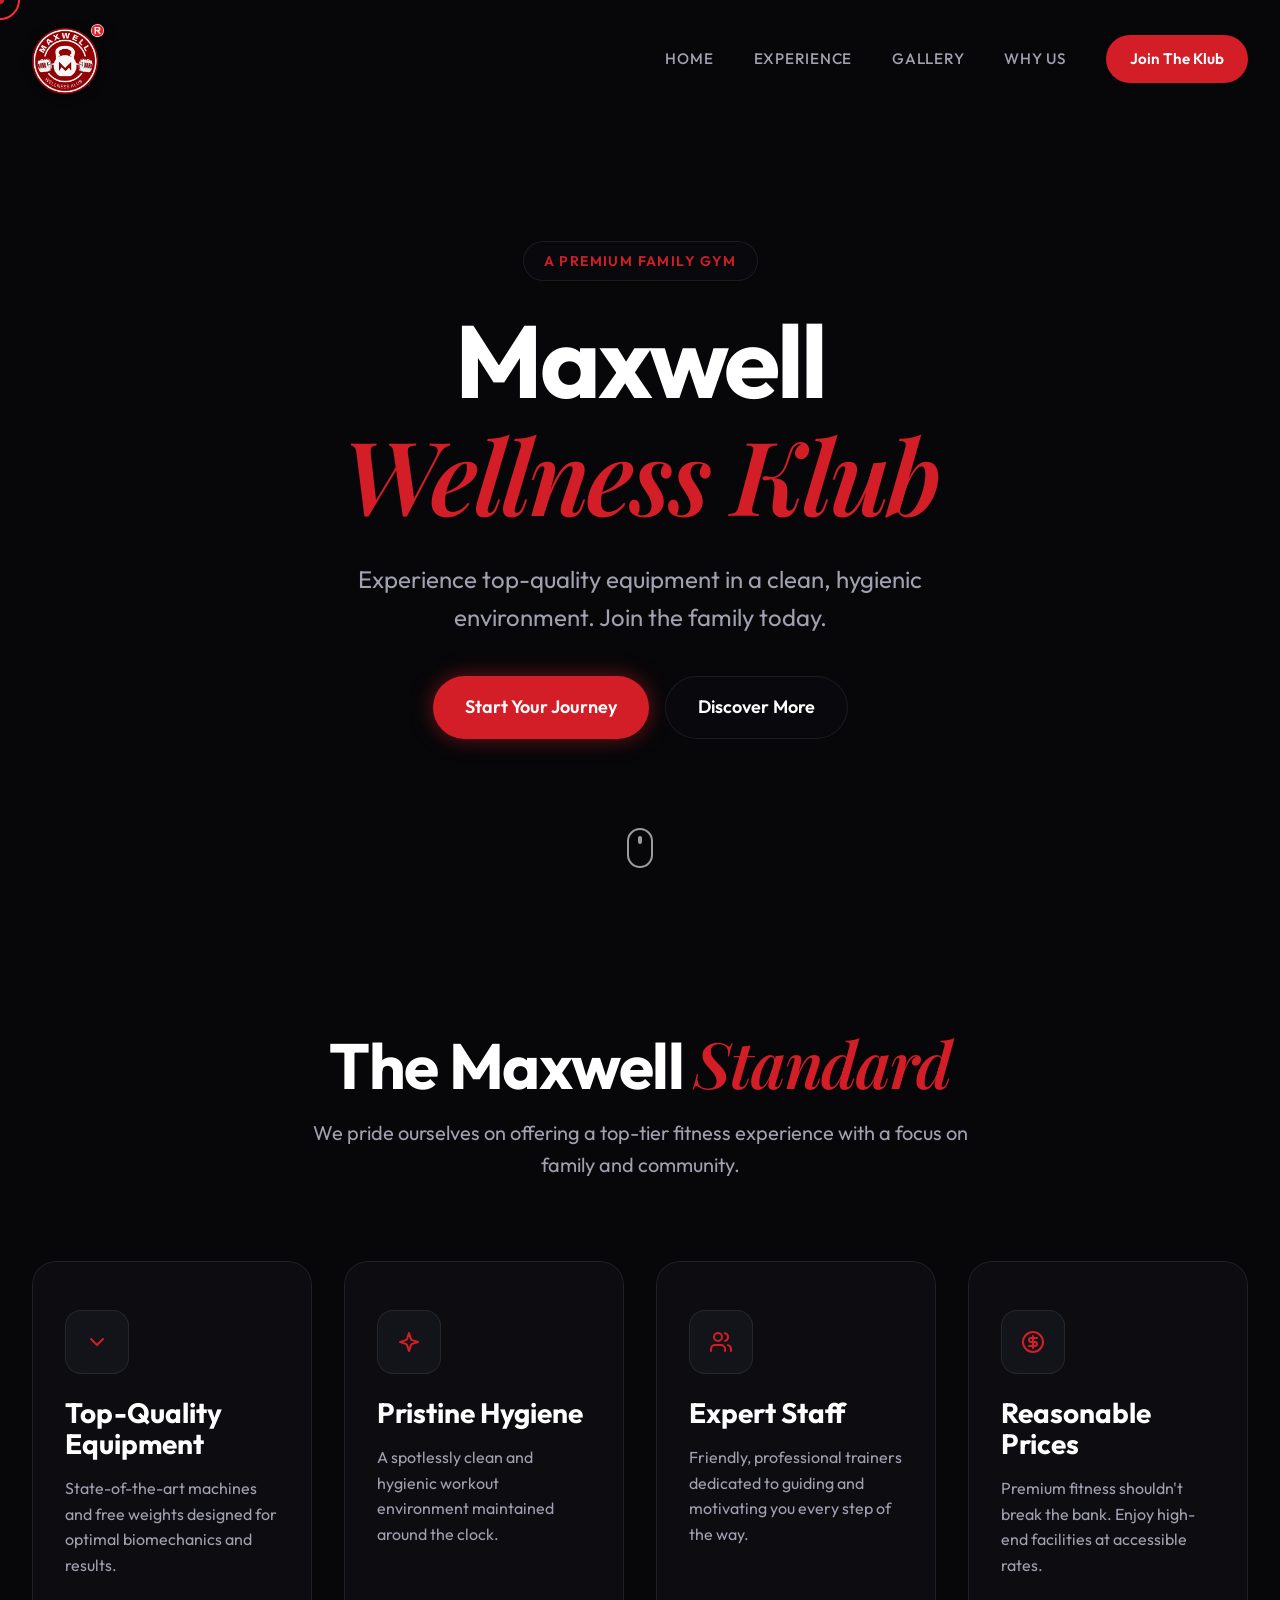
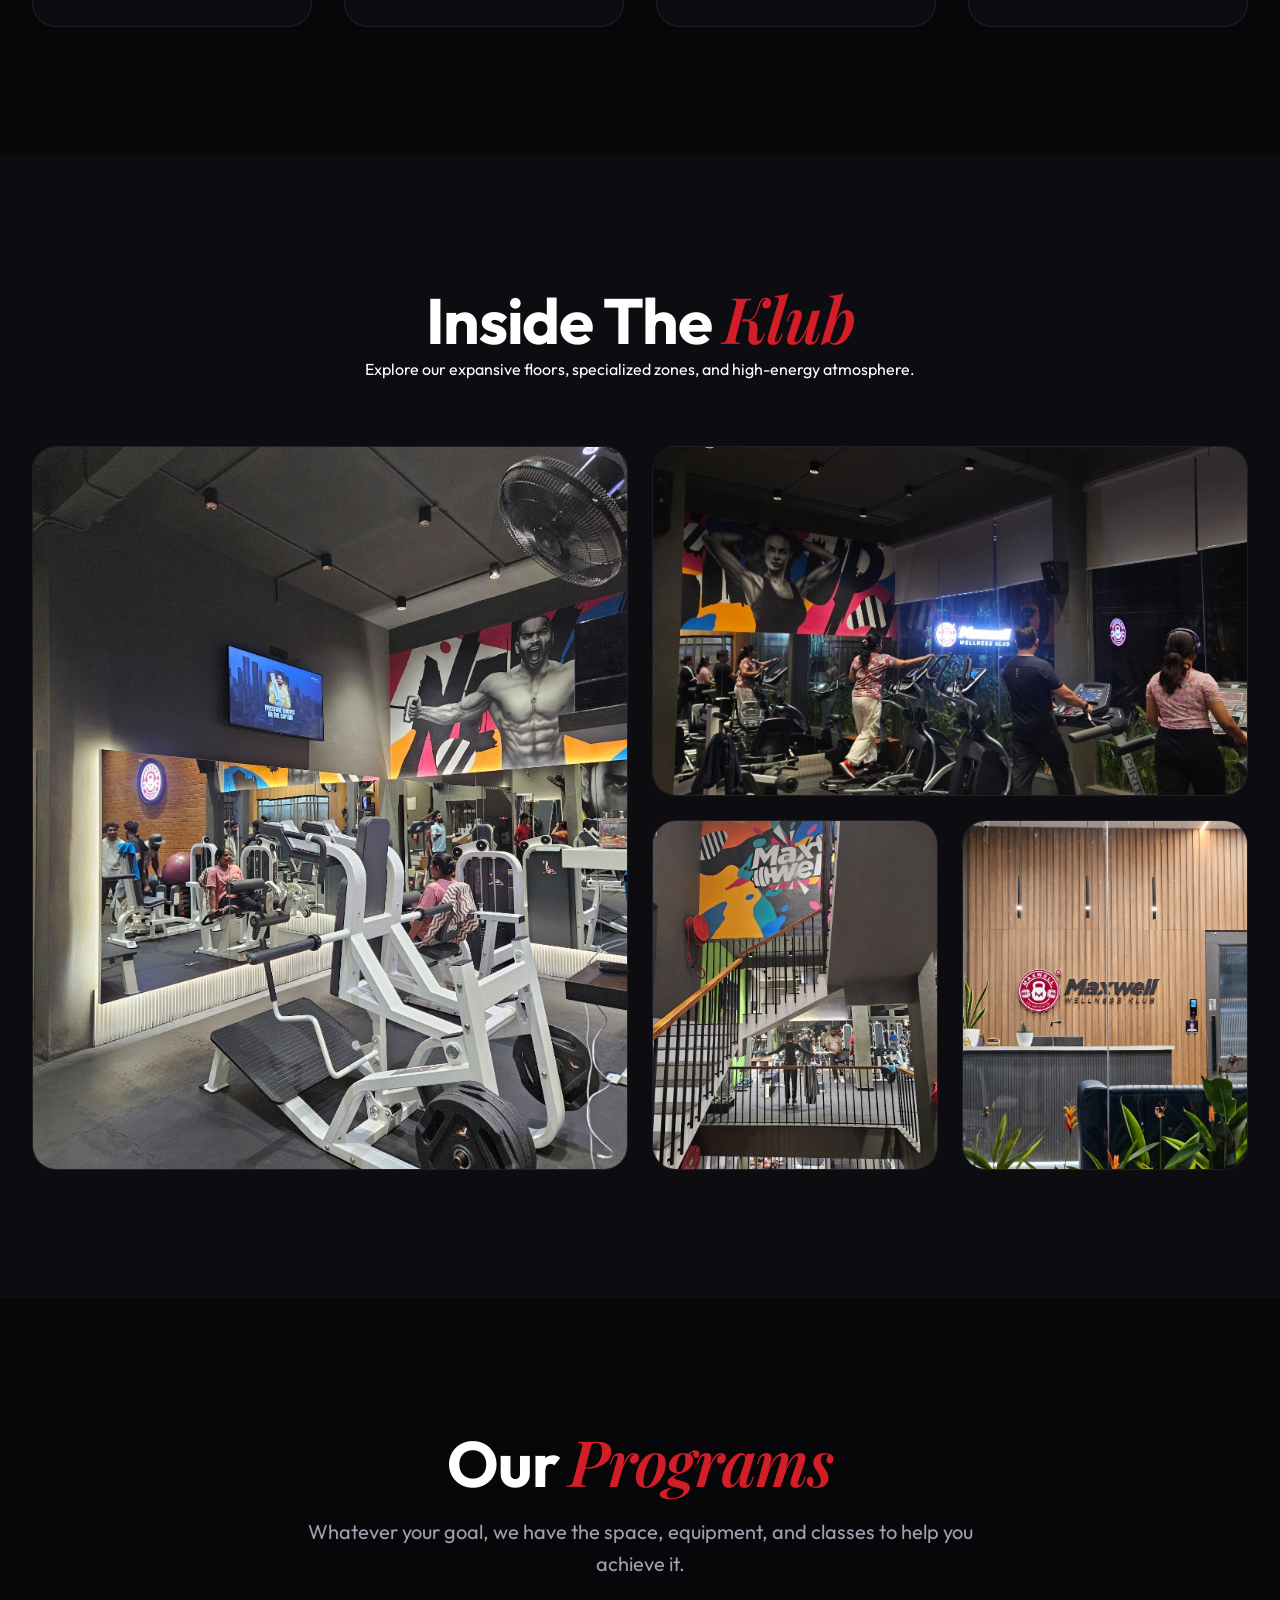
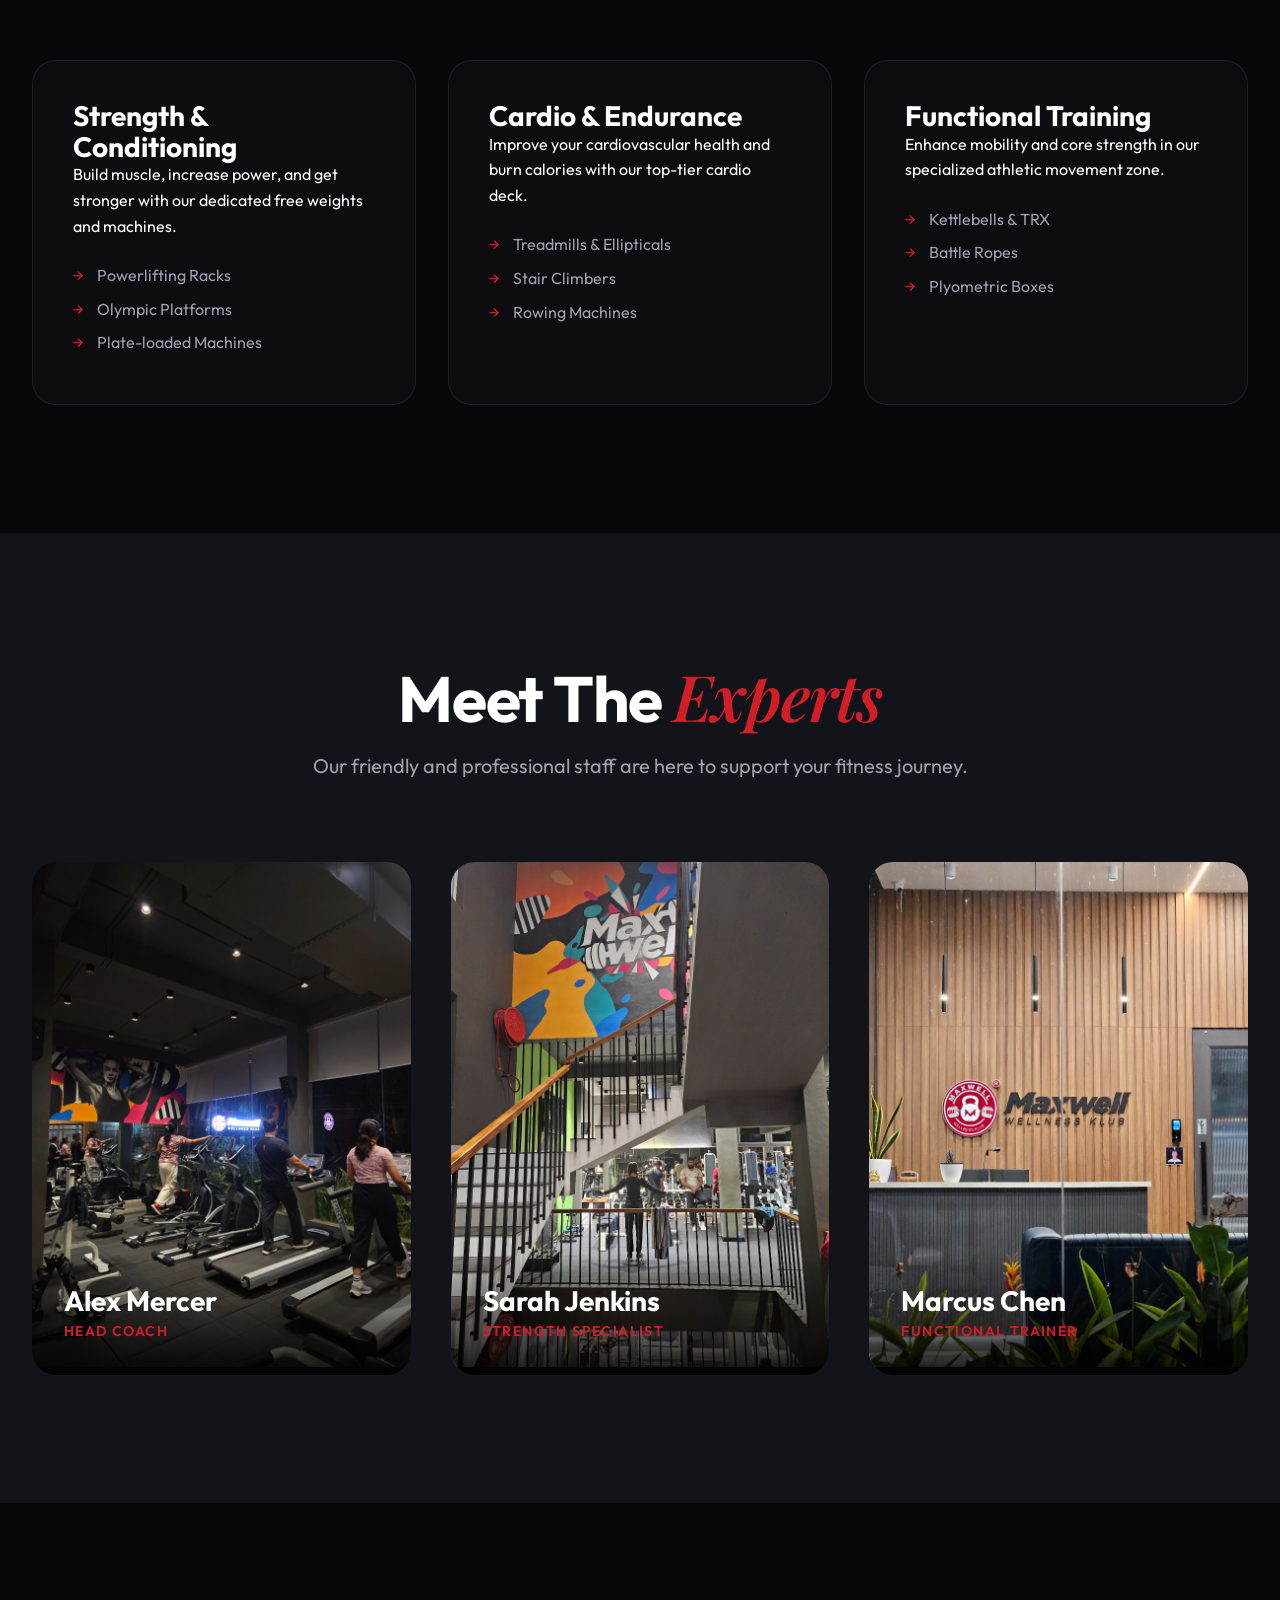
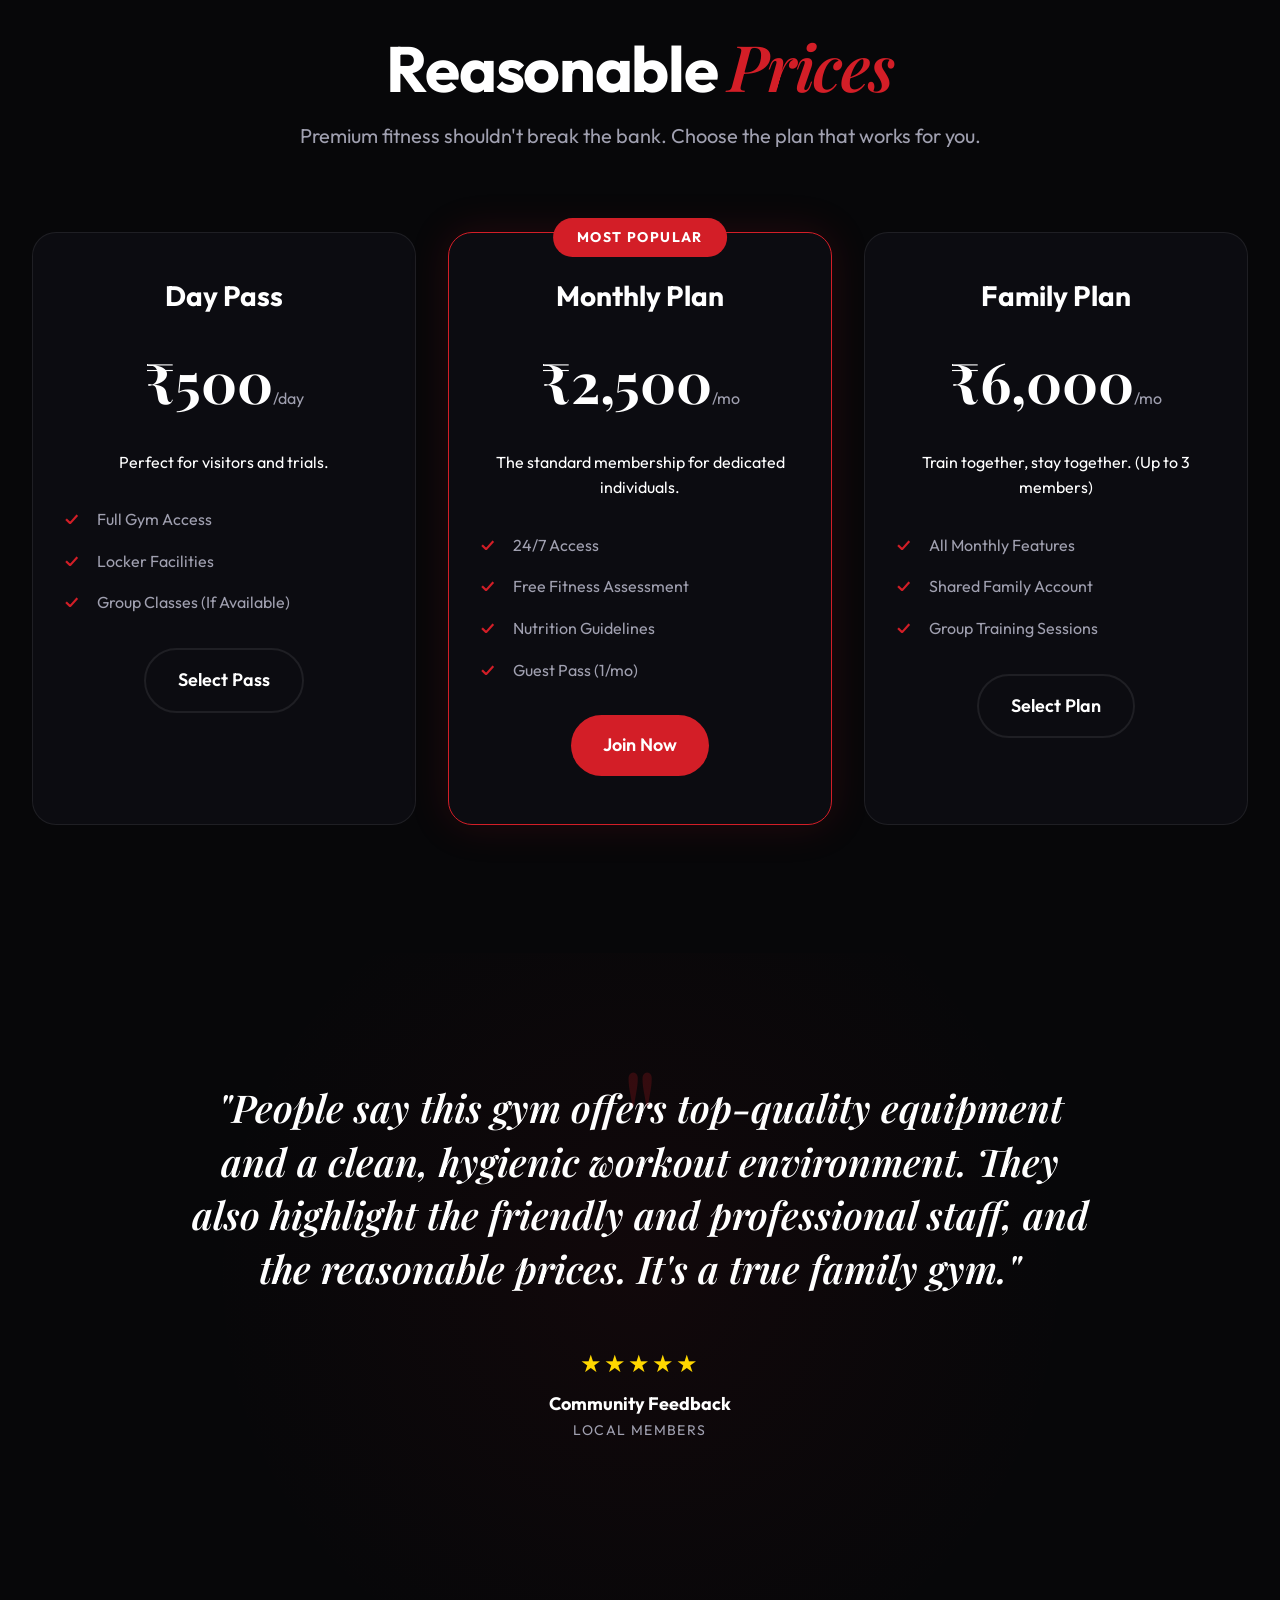
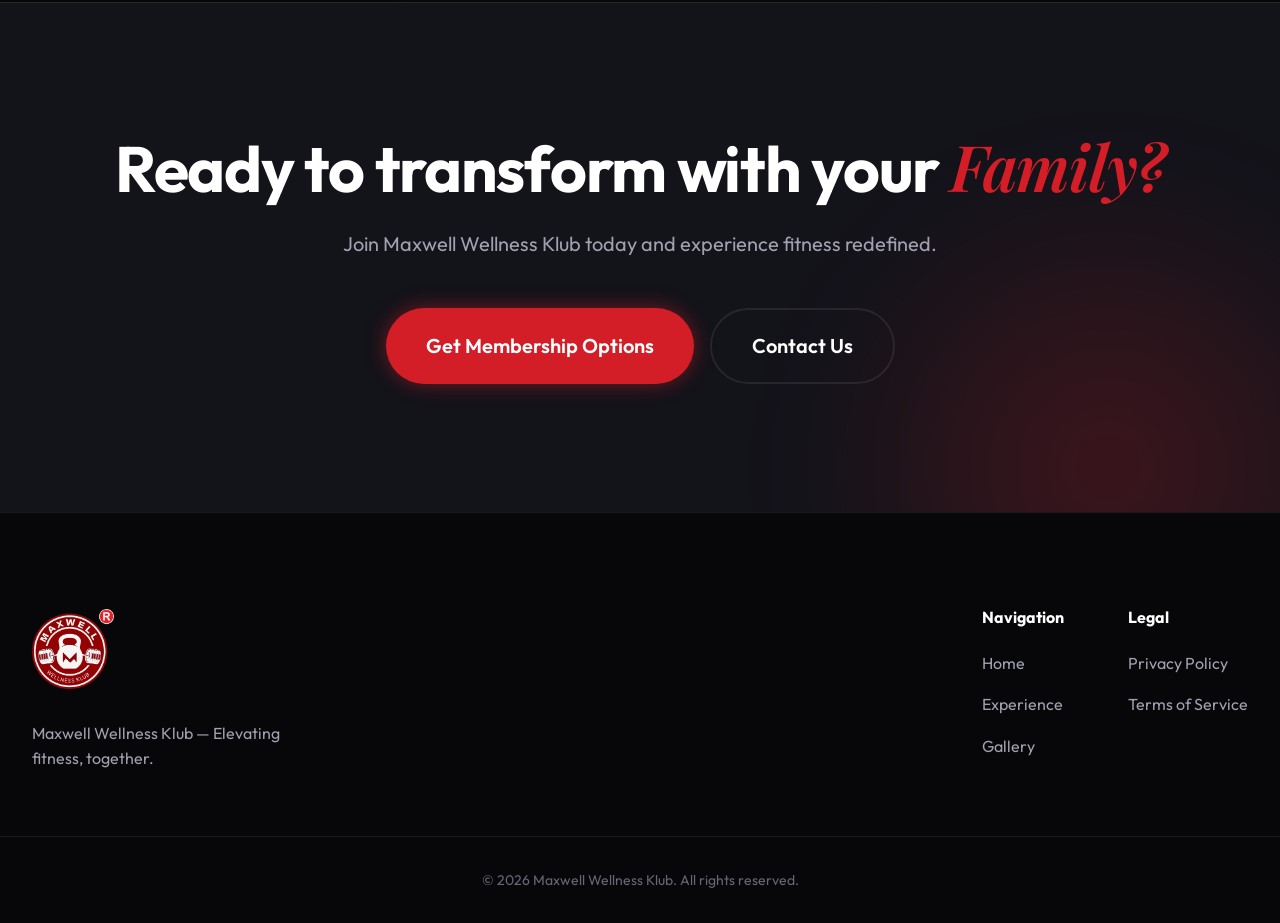
==== commit f625db44: "Transform to Maxwell Wellness Klub" ====
--- a/index.html
+++ b/index.html
@@ -1,2387 +1,328 @@
 <!DOCTYPE html>
 <html lang="en">
-
 <head>
-    <meta charset="UTF-8">
-    <meta name="viewport" content="width=device-width, initial-scale=1.0">
-    <title>Zak's Gym Master | Chalakudy's Most Premium Gym</title>
-    <link rel="icon" type="image/x-icon" href="favicon.ico">
-    <link rel="shortcut icon" type="image/x-icon" href="favicon.ico">
-    <link rel="icon" type="image/png" sizes="16x16" href="favicon-16x16.png">
-    <link rel="icon" type="image/png" sizes="32x32" href="favicon-32x32.png">
-    <link rel="icon" type="image/png" sizes="512x512" href="favicon.png">
-    <link rel="apple-touch-icon" sizes="180x180" href="apple-touch-icon.png">
-
-    <!-- Google Fonts -->
-    <link rel="preconnect" href="https://fonts.googleapis.com">
-    <link rel="preconnect" href="https://fonts.gstatic.com" crossorigin>
-    <link
-        href="https://fonts.googleapis.com/css2?family=Anton&family=Inter:wght@400;500;600&family=Montserrat:wght@600;700;800;900&display=swap"
-        rel="stylesheet">
-
-    <!-- FontAwesome for Icons -->
-    <link rel="stylesheet" href="https://cdnjs.cloudflare.com/ajax/libs/font-awesome/6.4.0/css/all.min.css">
-
-    <!-- Custom CSS -->
-    <link rel="stylesheet" href="style.css?v=23">
+  <meta charset="UTF-8">
+  <meta name="viewport" content="width=device-width, initial-scale=1.0">
+  <title>Maxwell Wellness Klub | Premium Family Gym</title>
+  <meta name="description" content="Maxwell Wellness Klub offers top-quality equipment, a clean, hygienic workout environment, friendly professional staff, and reasonable prices. Your ideal family gym.">
+  <link rel="preconnect" href="https://fonts.googleapis.com">
+  <link rel="preconnect" href="https://fonts.gstatic.com" crossorigin>
+  <link href="https://fonts.googleapis.com/css2?family=Outfit:wght@300;400;500;600;700;800;900&family=Playfair+Display:ital,wght@0,600;0,700;1,600&display=swap" rel="stylesheet">
+  <link rel="stylesheet" href="style.css">
 </head>
-
-<body>
-
-    <!-- Header Navigation -->
-    <header id="header">
-        <div class="container nav-container" style="max-width: 1400px; padding: 0 40px;">
-            <a href="#" class="logo" style="display:flex; align-items:center;">
-                <!-- Try to load gymmaster.png, fallback to a placeholder if not present yet -->
-                <img src="gymmaster.png" alt="Zak's Gym Master Logo"
-                    onerror="this.outerHTML='<h2 style=\'margin: 0; color: var(--text-white); font-weight: 900; font-size: 1.5rem; letter-spacing: -1px;\'><span class=\'text-red\'>ZAK\'S</span> GYM MASTER</h2>'"
-                    style="height: 55px; object-fit: contain;">
-            </a>
-
-            <nav class="nav-links" id="navLinks">
-                <a href="#home" class="active">HOME</a>
-                <a href="#about">ABOUT US</a>
-                <a href="#locations">LOCATIONS</a>
-                <a href="#training">PROGRAMS <i class="fas fa-angle-down"
-                        style="font-size:0.75rem; margin-left:3px;"></i></a>
-                <a href="#pricing">PRICING</a>
-                <a href="#contact">CONTACT</a>
-            </nav>
-
-            <div class="header-right" style="display:flex; align-items:center; gap:30px;">
-                <a href="#" style="color:var(--text-white); font-size:1.1rem; transition: color 0.3s;"
-                    onmouseover="this.style.color='var(--primary-red)'"
-                    onmouseout="this.style.color='var(--text-white)'"><i class="fas fa-search"></i></a>
-                <a href="#contact" class="btn"
-                    style="padding: 12px 30px; font-size: 0.9rem; font-weight: 500; border-radius: 50px; display:flex; align-items:center; gap:8px;">JOIN
-                    NOW <i class="fas fa-arrow-right"></i></a>
-                <button class="menu-btn" id="menuBtn">
-                    <i class="fas fa-bars"></i>
-                </button>
-            </div>
-        </div>
-    </header>
-
+<body class="dark-theme">
+  <!-- Dynamic Cursor -->
+  <div class="cursor-dot"></div>
+  <div class="cursor-outline"></div>
+
+  <!-- Header -->
+  <header class="glass-header" id="header">
+    <div class="header-container">
+      <a href="#home" class="logo-wrapper">
+        <img src="assets/media__1776983601506.png" alt="Maxwell Wellness Klub Logo" class="brand-logo">
+      </a>
+      
+      <button class="mobile-menu-btn" aria-label="Toggle Menu">
+        <span></span>
+        <span></span>
+      </button>
+
+      <nav class="main-nav">
+        <a href="#home" class="nav-link">Home</a>
+        <a href="#experience" class="nav-link">Experience</a>
+        <a href="#gallery" class="nav-link">Gallery</a>
+        <a href="#testimonials" class="nav-link">Why Us</a>
+        <a href="#join" class="btn-primary join-btn">Join The Klub</a>
+      </nav>
+    </div>
+  </header>
+
+  <main>
     <!-- Hero Section -->
-    <section id="home" class="hero hero-video">
-        <div class="hero-video-layer" aria-hidden="true" style="position:absolute; inset:0; width:100%; height:100%; overflow:hidden;">
-            <iframe class="hero-video-iframe"
-                src="https://www.youtube.com/embed/BcBjEK-jxYU?autoplay=1&mute=1&controls=0&loop=1&playlist=BcBjEK-jxYU&playsinline=1&rel=0&modestbranding=1&iv_load_policy=3&disablekb=1"
-                title="Zak's Gym Master Hero Video" frameborder="0"
-                style="position:absolute; top:50%; left:50%; transform:translate(-50%, -50%); width:100vw; height:56.25vw; min-width:177.78svh; min-height:100svh; max-width:none; max-height:none; border:0; pointer-events:none;"
-                allow="autoplay; encrypted-media; picture-in-picture"></iframe>
-        </div>
-        <div class="hero-video-overlay" aria-hidden="true"></div>
-
-        <div class="hero-content-shell animate-on-scroll">
-            <p class="hero-kicker">Chalakudy's Most Premium Gym</p>
-            <h1 class="hero-main-title">Stronger Bodies. Better Lives. <span class="title-mark">One Family at a Time.</span></h1>
-            <p class="hero-subtitle">Zak's Gym Master makes fitness simple, affordable, and sustainable for families and
-                working professionals with coaching that improves health, energy, confidence, and daily life.</p>
-
-            <div class="hero-cta-section hero-cta-inline">
-                <a href="#contact" class="btn-fittex-primary">BOOK A TOUR <i class="fas fa-arrow-right"></i></a>
-                <a href="#training" class="btn-fittex-secondary">EXPLORE PROGRAMS <i class="far fa-calendar-alt"></i></a>
-            </div>
-        </div>
-    </section>
-
-    <!-- Trust / Social Proof Bar -->
-    <div class="trust-bar">
-        <div class="container trust-content">
-            <div class="trust-item"><i class="fas fa-users"></i> 1000+ Active Members</div>
-            <div class="trust-item"><i class="fas fa-user-md"></i> Trusted by Doctors & IT Pros</div>
-            <div class="trust-item"><i class="fas fa-heart"></i> Community-Driven Coaching Culture</div>
-            <div class="trust-item"><i class="fas fa-child"></i> Family-Friendly Environment</div>
-        </div>
+    <section id="home" class="hero-section">
+      <div class="video-background">
+        <iframe 
+          src="https://www.youtube.com/embed/OmzlKv_nVCo?autoplay=1&mute=1&controls=0&loop=1&playlist=OmzlKv_nVCo&playsinline=1&rel=0&modestbranding=1" 
+          frameborder="0" 
+          allow="autoplay; encrypted-media; picture-in-picture" 
+          allowfullscreen>
+        </iframe>
+      </div>
+      <div class="hero-overlay"></div>
+      
+      <div class="hero-content">
+        <span class="hero-badge reveal-up">A Premium Family Gym</span>
+        <h1 class="reveal-up delay-1">Maxwell<br><span class="accent-text">Wellness Klub</span></h1>
+        <p class="hero-desc reveal-up delay-2">Experience top-quality equipment in a clean, hygienic environment. Join the family today.</p>
+        <div class="hero-actions reveal-up delay-3">
+          <a href="#join" class="btn-primary glow-effect">Start Your Journey</a>
+          <a href="#experience" class="btn-secondary">Discover More</a>
+        </div>
+      </div>
+      
+      <div class="scroll-indicator">
+        <span class="mouse">
+          <span class="wheel"></span>
+        </span>
+      </div>
+    </section>
+
+    <!-- Experience / Features Section -->
+    <section id="experience" class="features-section">
+      <div class="container">
+        <div class="section-title reveal-up">
+          <h2>The Maxwell <span class="accent-text">Standard</span></h2>
+          <p>We pride ourselves on offering a top-tier fitness experience with a focus on family and community.</p>
+        </div>
+
+        <div class="features-grid">
+          <div class="feature-card reveal-up delay-1 hover-tilt">
+            <div class="feature-icon">
+              <svg xmlns="http://www.w3.org/2000/svg" width="24" height="24" viewBox="0 0 24 24" fill="none" stroke="currentColor" stroke-width="2" stroke-linecap="round" stroke-linejoin="round"><path d="m6 9 6 6 6-6"/></svg>
+            </div>
+            <h3>Top-Quality Equipment</h3>
+            <p>State-of-the-art machines and free weights designed for optimal biomechanics and results.</p>
+          </div>
+          
+          <div class="feature-card reveal-up delay-2 hover-tilt">
+            <div class="feature-icon">
+              <svg xmlns="http://www.w3.org/2000/svg" width="24" height="24" viewBox="0 0 24 24" fill="none" stroke="currentColor" stroke-width="2" stroke-linecap="round" stroke-linejoin="round"><path d="m12 3-1.912 5.813a2 2 0 0 1-1.275 1.275L3 12l5.813 1.912a2 2 0 0 1 1.275 1.275L12 21l1.912-5.813a2 2 0 0 1 1.275-1.275L21 12l-5.813-1.912a2 2 0 0 1-1.275-1.275L12 3Z"/></svg>
+            </div>
+            <h3>Pristine Hygiene</h3>
+            <p>A spotlessly clean and hygienic workout environment maintained around the clock.</p>
+          </div>
+
+          <div class="feature-card reveal-up delay-3 hover-tilt">
+            <div class="feature-icon">
+              <svg xmlns="http://www.w3.org/2000/svg" width="24" height="24" viewBox="0 0 24 24" fill="none" stroke="currentColor" stroke-width="2" stroke-linecap="round" stroke-linejoin="round"><path d="M16 21v-2a4 4 0 0 0-4-4H6a4 4 0 0 0-4 4v2"/><circle cx="9" cy="7" r="4"/><path d="M22 21v-2a4 4 0 0 0-3-3.87"/><path d="M16 3.13a4 4 0 0 1 0 7.75"/></svg>
+            </div>
+            <h3>Expert Staff</h3>
+            <p>Friendly, professional trainers dedicated to guiding and motivating you every step of the way.</p>
+          </div>
+
+          <div class="feature-card reveal-up delay-4 hover-tilt">
+            <div class="feature-icon">
+              <svg xmlns="http://www.w3.org/2000/svg" width="24" height="24" viewBox="0 0 24 24" fill="none" stroke="currentColor" stroke-width="2" stroke-linecap="round" stroke-linejoin="round"><circle cx="12" cy="12" r="10"/><path d="M16 8h-6a2 2 0 1 0 0 4h4a2 2 0 1 1 0 4H8"/><path d="M12 18V6"/></svg>
+            </div>
+            <h3>Reasonable Prices</h3>
+            <p>Premium fitness shouldn't break the bank. Enjoy high-end facilities at accessible rates.</p>
+          </div>
+        </div>
+      </div>
+    </section>
+
+    <!-- Dynamic Gallery Section -->
+    <section id="gallery" class="gallery-section">
+      <div class="gallery-container">
+        <div class="gallery-text reveal-up">
+          <h2>Inside The <span class="accent-text">Klub</span></h2>
+          <p>Explore our expansive floors, specialized zones, and high-energy atmosphere.</p>
+        </div>
+        
+        <div class="bento-gallery">
+          <div class="bento-item item-1 reveal-up delay-1">
+            <div class="img-wrapper">
+              <img src="assets/media__1776983005559.jpg" alt="Maxwell Wellness Klub Equipment" loading="lazy">
+              <div class="item-overlay"><span>Strength Zone</span></div>
+            </div>
+          </div>
+          <div class="bento-item item-2 reveal-up delay-2">
+            <div class="img-wrapper">
+              <img src="assets/media__1776983005585.jpg" alt="Maxwell Wellness Klub Atmosphere" loading="lazy">
+              <div class="item-overlay"><span>Cardio Deck</span></div>
+            </div>
+          </div>
+          <div class="bento-item item-3 reveal-up delay-3">
+            <div class="img-wrapper">
+              <img src="assets/media__1776983005593.jpg" alt="Maxwell Wellness Klub Space" loading="lazy">
+              <div class="item-overlay"><span>Functional Area</span></div>
+            </div>
+          </div>
+          <div class="bento-item item-4 reveal-up delay-4">
+            <div class="img-wrapper">
+              <img src="assets/media__1776983005687.jpg" alt="Maxwell Wellness Klub Design" loading="lazy">
+              <div class="item-overlay"><span>Reception</span></div>
+            </div>
+          </div>
+        </div>
+      </div>
+    </section>
+
+    <!-- Programs Section -->
+    <section id="programs" class="programs-section">
+      <div class="container">
+        <div class="section-title reveal-up">
+          <h2>Our <span class="accent-text">Programs</span></h2>
+          <p>Whatever your goal, we have the space, equipment, and classes to help you achieve it.</p>
+        </div>
+        <div class="programs-grid">
+          <div class="program-card reveal-up delay-1 hover-tilt">
+            <h3>Strength & Conditioning</h3>
+            <p>Build muscle, increase power, and get stronger with our dedicated free weights and machines.</p>
+            <ul>
+              <li>Powerlifting Racks</li>
+              <li>Olympic Platforms</li>
+              <li>Plate-loaded Machines</li>
+            </ul>
+          </div>
+          <div class="program-card reveal-up delay-2 hover-tilt">
+            <h3>Cardio & Endurance</h3>
+            <p>Improve your cardiovascular health and burn calories with our top-tier cardio deck.</p>
+            <ul>
+              <li>Treadmills & Ellipticals</li>
+              <li>Stair Climbers</li>
+              <li>Rowing Machines</li>
+            </ul>
+          </div>
+          <div class="program-card reveal-up delay-3 hover-tilt">
+            <h3>Functional Training</h3>
+            <p>Enhance mobility and core strength in our specialized athletic movement zone.</p>
+            <ul>
+              <li>Kettlebells & TRX</li>
+              <li>Battle Ropes</li>
+              <li>Plyometric Boxes</li>
+            </ul>
+          </div>
+        </div>
+      </div>
+    </section>
+
+    <!-- Team / Trainers Section -->
+    <section id="team" class="team-section">
+      <div class="container">
+        <div class="section-title reveal-up">
+          <h2>Meet The <span class="accent-text">Experts</span></h2>
+          <p>Our friendly and professional staff are here to support your fitness journey.</p>
+        </div>
+        <div class="team-grid">
+          <div class="team-card reveal-up delay-1">
+            <img src="assets/media__1776983005585.jpg" alt="Coach" class="team-img" loading="lazy">
+            <div class="team-info">
+              <h3>Alex Mercer</h3>
+              <p>Head Coach</p>
+            </div>
+          </div>
+          <div class="team-card reveal-up delay-2">
+            <img src="assets/media__1776983005593.jpg" alt="Coach" class="team-img" loading="lazy">
+            <div class="team-info">
+              <h3>Sarah Jenkins</h3>
+              <p>Strength Specialist</p>
+            </div>
+          </div>
+          <div class="team-card reveal-up delay-3">
+            <img src="assets/media__1776983005687.jpg" alt="Coach" class="team-img" loading="lazy">
+            <div class="team-info">
+              <h3>Marcus Chen</h3>
+              <p>Functional Trainer</p>
+            </div>
+          </div>
+        </div>
+      </div>
+    </section>
+
+    <!-- Pricing Section -->
+    <section id="pricing" class="pricing-section">
+      <div class="container">
+        <div class="section-title reveal-up">
+          <h2>Reasonable <span class="accent-text">Prices</span></h2>
+          <p>Premium fitness shouldn't break the bank. Choose the plan that works for you.</p>
+        </div>
+        <div class="pricing-grid">
+          <div class="price-card reveal-up delay-1 hover-tilt">
+            <h3>Day Pass</h3>
+            <div class="price">₹500<span>/day</span></div>
+            <p>Perfect for visitors and trials.</p>
+            <ul class="price-features">
+              <li>Full Gym Access</li>
+              <li>Locker Facilities</li>
+              <li>Group Classes (If Available)</li>
+            </ul>
+            <a href="#join" class="btn-outline">Select Pass</a>
+          </div>
+          <div class="price-card popular reveal-up delay-2">
+            <div class="popular-badge">Most Popular</div>
+            <h3>Monthly Plan</h3>
+            <div class="price">₹2,500<span>/mo</span></div>
+            <p>The standard membership for dedicated individuals.</p>
+            <ul class="price-features">
+              <li>24/7 Access</li>
+              <li>Free Fitness Assessment</li>
+              <li>Nutrition Guidelines</li>
+              <li>Guest Pass (1/mo)</li>
+            </ul>
+            <a href="#join" class="btn-primary">Join Now</a>
+          </div>
+          <div class="price-card reveal-up delay-3 hover-tilt">
+            <h3>Family Plan</h3>
+            <div class="price">₹6,000<span>/mo</span></div>
+            <p>Train together, stay together. (Up to 3 members)</p>
+            <ul class="price-features">
+              <li>All Monthly Features</li>
+              <li>Shared Family Account</li>
+              <li>Group Training Sessions</li>
+            </ul>
+            <a href="#join" class="btn-outline">Select Plan</a>
+          </div>
+        </div>
+      </div>
+    </section>
+
+    <!-- Testimonials / Social Proof -->
+    <section id="testimonials" class="reviews-section">
+      <div class="container">
+        <div class="review-box reveal-up">
+          <div class="quote-icon">"</div>
+          <h3 class="highlight-quote">
+            "People say this gym offers top-quality equipment and a clean, hygienic workout environment. They also highlight the friendly and professional staff, and the reasonable prices. It's a true family gym."
+          </h3>
+          <div class="reviewer-info">
+            <div class="stars">★★★★★</div>
+            <p class="reviewer-name">Community Feedback</p>
+            <p class="reviewer-title">Local Members</p>
+          </div>
+        </div>
+      </div>
+    </section>
+
+    <!-- Call to Action -->
+    <section id="join" class="cta-section">
+      <div class="cta-bg-glow"></div>
+      <div class="container cta-container reveal-up">
+        <h2>Ready to transform with your <span class="accent-text">Family?</span></h2>
+        <p>Join Maxwell Wellness Klub today and experience fitness redefined.</p>
+        <div class="cta-buttons">
+          <a href="#" class="btn-primary large-btn glow-effect">Get Membership Options</a>
+          <a href="#" class="btn-outline large-btn">Contact Us</a>
+        </div>
+      </div>
+    </section>
+  </main>
+
+  <footer class="site-footer">
+    <div class="container footer-content">
+      <div class="footer-brand">
+        <img src="assets/media__1776983601506.png" alt="Maxwell Wellness Klub Logo" class="footer-logo">
+        <p>Maxwell Wellness Klub — Elevating fitness, together.</p>
+      </div>
+      <div class="footer-links">
+        <div class="link-col">
+          <h4>Navigation</h4>
+          <a href="#home">Home</a>
+          <a href="#experience">Experience</a>
+          <a href="#gallery">Gallery</a>
+        </div>
+        <div class="link-col">
+          <h4>Legal</h4>
+          <a href="#">Privacy Policy</a>
+          <a href="#">Terms of Service</a>
+        </div>
+      </div>
     </div>
-
-    <!-- About Section / Brand Positioning (Fittex Layout) -->
-    <section id="about" class="section-padding" style="overflow: hidden; background-color: #f8f9fa;">
-        <div class="container about-container"
-            style="display: grid; grid-template-columns: 1fr 1fr; gap: 80px; align-items: center;">
-
-            <!-- Left Side: Image Collage -->
-            <div class="about-images animate-on-scroll" style="position: relative;">
-                <div class="main-img" style="border-radius: 20px; overflow: hidden; position: relative;">
-                    <!-- Custom AI Generated Gym Interior Image -->
-                    <img src="assets/about_collage_main.jpg" alt="Zak's Gym Master Reception"
-                        style="width: 100%; height: 500px; object-fit: cover; object-position: center 58%; display: block;">
-
-                    <div id="aboutVideoTrigger" class="play-btn-overlay" role="button" tabindex="0"
-                        aria-label="Play gym intro video"
-                        style="position: absolute; top: 50%; left: 50%; transform: translate(-50%, -50%); width: 90px; height: 90px; background: #fff; border-radius: 50%; display: flex; align-items: center; justify-content: center; cursor: pointer; box-shadow: 0 10px 30px rgba(0,0,0,0.5); transition: transform 0.3s ease;"
-                        onmouseover="this.style.transform='translate(-50%, -50%) scale(1.1)'"
-                        onmouseout="this.style.transform='translate(-50%, -50%) scale(1)'">
-                        <i class="fas fa-play" style="color: #000; font-size: 1.8rem; margin-left: 5px;"></i>
-                    </div>
-                </div>
-
-                <!-- Top Right Floating Image -->
-                <img src="assets/about_collage_top.jpg" alt="Zak's Gym Master Main Floor"
-                    style="position: absolute; top: -26px; left: -26px; width: 250px; height: 170px; object-fit: cover; object-position: center center; border-radius: 20px; border: 8px solid #f8f9fa; transform: rotate(-6deg); box-shadow: 0 10px 30px rgba(0,0,0,0.15); z-index: 2;">
-
-                <!-- Bottom Right Floating Image -->
-                <img src="assets/about_collage_bottom.jpg" alt="Zak's Gym Master Cardio Zone"
-                    style="position: absolute; bottom: -28px; right: -24px; width: 240px; height: 165px; object-fit: cover; object-position: center center; border-radius: 20px; border: 8px solid #f8f9fa; transform: rotate(6deg); box-shadow: 0 10px 30px rgba(0,0,0,0.15); z-index: 2;">
-
-                <!-- Floating Experience Box -->
-                <div class="experience-box"
-                    style="position: absolute; bottom: 20px; left: -30px; background: linear-gradient(135deg, #222, #000); border: 1px solid rgba(255,255,255,0.05); border-left: 4px solid var(--primary-red); padding: 25px 30px; border-radius: 12px; display: flex; align-items: center; gap: 20px; z-index: 3; box-shadow: 0 10px 40px rgba(0,0,0,0.4);">
-                    <div
-                        style="font-family: var(--font-display); font-size: 4rem; color: #fff; line-height: 0.8; letter-spacing: -2px;">
-                        5000<span style="font-size: 2.5rem; color: var(--text-gray);">+</span></div>
-                    <div
-                        style="font-family: var(--font-display); font-size: 1.1rem; color: #fff; line-height: 1.1; letter-spacing: 1px; text-transform: uppercase;">
-                        LIVES<br><span style="color:var(--text-gray);">TRANSFORMED</span></div>
-                </div>
-            </div>
-
-            <!-- Right Side: Content -->
-            <div class="about-content animate-on-scroll" style="transition-delay: 0.2s;">
-                <div
-                    style="display: inline-block; background: transparent; border: 1px solid var(--primary-red); color: var(--primary-red); font-family: var(--font-body); font-weight: 700; font-size: 0.8rem; padding: 6px 16px; border-radius: 50px; letter-spacing: 1px; margin-bottom: 25px;">
-                    ABOUT COMPANY
-                </div>
-
-                <h2
-                    style="font-family: var(--font-display); font-size: clamp(3rem, 4vw, 4.5rem); color: #000; line-height: 1; margin-bottom: 25px; text-transform: uppercase; letter-spacing: -1px;">
-                    DEDICATED TO IGNITING YOUR <span class="text-red">FITNESS HEALTH</span>
-                </h2>
-
-                <p style="color: #444; font-size: 1.1rem; margin-bottom: 35px; line-height: 1.7;">
-                    Zak's Gym Master is Chalakudy's premium fitness destination, designed specifically for working
-                    professionals, families, and everyday athletes. We provide a space where you can experience expert
-                    guidance, flexible hours, and a highly welcoming community.
-                </p>
-
-                <div class="features-list"
-                    style="display: grid; grid-template-columns: 1fr 1fr; gap: 15px; margin-bottom: 40px;">
-                    <div
-                        style="display: flex; align-items: center; gap: 12px; background: #fff; padding: 12px 20px; border-radius: 50px; font-family: var(--font-display); font-size: 1rem; color: #000; letter-spacing: 1px; border: 1px solid rgba(0,0,0,0.05); box-shadow: 0 4px 15px rgba(0,0,0,0.02);">
-                        <i class="fas fa-check-circle text-red" style="font-size: 1.2rem;"></i> MODERN FACILITIES
-                    </div>
-                    <div
-                        style="display: flex; align-items: center; gap: 12px; background: #fff; padding: 12px 20px; border-radius: 50px; font-family: var(--font-display); font-size: 1rem; color: #000; letter-spacing: 1px; border: 1px solid rgba(0,0,0,0.05); box-shadow: 0 4px 15px rgba(0,0,0,0.02);">
-                        <i class="fas fa-check-circle text-red" style="font-size: 1.2rem;"></i> EXPERT TEAM
-                    </div>
-                    <div
-                        style="display: flex; align-items: center; gap: 12px; background: #fff; padding: 12px 20px; border-radius: 50px; font-family: var(--font-display); font-size: 1rem; color: #000; letter-spacing: 1px; border: 1px solid rgba(0,0,0,0.05); box-shadow: 0 4px 15px rgba(0,0,0,0.02);">
-                        <i class="fas fa-check-circle text-red" style="font-size: 1.2rem;"></i> DIVERSE OFFERING
-                    </div>
-                    <div
-                        style="display: flex; align-items: center; gap: 12px; background: #fff; padding: 12px 20px; border-radius: 50px; font-family: var(--font-display); font-size: 1rem; color: #000; letter-spacing: 1px; border: 1px solid rgba(0,0,0,0.05); box-shadow: 0 4px 15px rgba(0,0,0,0.02);">
-                        <i class="fas fa-check-circle text-red" style="font-size: 1.2rem;"></i> FITNESS FOCUS
-                    </div>
-                </div>
-
-                <a href="about.html" class="btn btn-primary"
-                    style="display: inline-flex; align-items: center; gap: 10px;">MORE ABOUT
-                    US <i class="fas fa-arrow-right"></i></a>
-            </div>
-        </div>
-    </section>
-
-    <!-- Real Life Outcomes / Services Section -->
-    <section id="outcomes" class="section-padding"
-        style="background-color: var(--bg-black); border-top: 1px solid rgba(255,255,255,0.05);">
-        <div class="container">
-            <style>
-                .fittex-grid {
-                    display: grid;
-                    grid-template-columns: repeat(3, 1fr);
-                    gap: 30px;
-                }
-
-                .fittex-span-2 {
-                    grid-column: span 2;
-                }
-
-                .fittex-arrow {
-                    position: absolute;
-                    top: 20px;
-                    right: 20px;
-                    width: 40px;
-                    height: 40px;
-                    background: rgba(0, 0, 0, 0.4);
-                    backdrop-filter: blur(5px);
-                    border-radius: 50%;
-                    display: flex;
-                    align-items: center;
-                    justify-content: center;
-                    z-index: 3;
-                    color: var(--text-white);
-                    font-size: 1.1rem;
-                    border: 1px solid rgba(255, 255, 255, 0.1);
-                    transition: transform 0.3s ease;
-                }
-
-                .outcome-card:hover .fittex-arrow {
-                    transform: scale(1.1) translate(3px, -3px);
-                    background: var(--primary-red);
-                }
-
-                @media (max-width: 900px) {
-                    .fittex-grid {
-                        grid-template-columns: 1fr;
-                    }
-
-                    .fittex-span-2 {
-                        grid-column: span 1;
-                    }
-                }
-            </style>
-
-            <!-- Redesigned Header Section -->
-            <div class="fittex-header-block"
-                style="display: grid; grid-template-columns: 1fr 1fr; gap: 60px; align-items: flex-end; margin-bottom: 60px; border-bottom: 1px solid rgba(255,255,255,0.05); padding-bottom: 50px;">
-
-                <div>
-                    <div style="display: flex; align-items: center; gap: 15px; margin-bottom: 25px;">
-                        <span
-                            style="font-family: var(--font-display); color: var(--primary-red); font-weight: 900; font-size: 1.2rem; letter-spacing: 2px;">01
-                            /</span>
-                        <div
-                            style="text-transform: uppercase; color: var(--text-gray); font-size: 0.8rem; font-weight: 700; letter-spacing: 2px;">
-                            Why Choose Us</div>
-                    </div>
-                    <h2
-                        style="font-family: var(--font-display); font-size: clamp(2.8rem, 5vw, 4rem); line-height: 1; text-transform: uppercase; letter-spacing: -2px; margin: 0; color: #fff;">
-                        ACHIEVE REAL <br><span class="text-red">DREAM OUTCOMES</span>
-                    </h2>
-                </div>
-
-                <div style="position: relative; padding-left: 30px; border-left: 2px solid var(--primary-red);">
-                    <p
-                        style="color: var(--text-gray); font-size: 1.1rem; line-height: 1.6; margin-bottom: 30px; max-width: 480px;">
-                        Stop worrying about how you'll look for that upcoming wedding or function. Let our premium
-                        coaching build the <span style="color: #fff; font-weight: 600;">physique, health, and
-                            confidence</span> you need for everyday life.
-                    </p>
-                    <div style="display: flex; gap: 20px; flex-wrap: wrap;">
-                        <a href="#training" class="btn"
-                            style="padding: 14px 28px; border-radius: 50px; font-size: 0.85rem; display: inline-flex; align-items: center; gap: 10px;">
-                            OUR SERVICES <i class="fas fa-arrow-right"></i>
-                        </a>
-                        <a href="#contact" class="btn btn-secondary"
-                            style="padding: 14px 28px; border-radius: 50px; font-size: 0.85rem; display: inline-flex; align-items: center; gap: 10px; background: rgba(255,255,255,0.05); border: 1px solid rgba(255,255,255,0.1); color: #fff;">
-                            CONTACT US <i class="fas fa-phone-alt"></i>
-                        </a>
-                    </div>
-                </div>
-            </div>
-
-            <style>
-                @media (max-width: 900px) {
-                    .fittex-header-block {
-                        grid-template-columns: 1fr !important;
-                        gap: 30px !important;
-                        padding-bottom: 30px !important;
-                    }
-                }
-            </style>
-
-            <div class="fittex-grid">
-
-                <!-- Card 1 -->
-                <div class="outcome-card"
-                    style="position: relative; border-radius: 20px; overflow: hidden; height: 380px;">
-                    <img src="assets/indian_fat_loss_gym_1771620033778.png" alt="Lose Belly Fat"
-                        style="position: absolute; width: 100%; height: 100%; object-fit: cover; transition: transform 0.5s ease;">
-                    <div
-                        style="position: absolute; top:0; left:0; width:100%; height:100%; background: linear-gradient(to bottom, rgba(0,0,0,0.1) 0%, rgba(0,0,0,0.95) 100%); pointer-events: none;">
-                    </div>
-                    <div class="fittex-arrow"><i class="fas fa-arrow-up-right"></i></div>
-                    <div style="position: absolute; bottom: 35px; left: 35px; right: 20px; z-index: 2;">
-                        <h3
-                            style="font-family: var(--font-display); font-size: 2rem; line-height: 1.1; margin-bottom: 12px; text-transform: uppercase;">
-                            SHRED THE<br>BELLY FAT
-                        </h3>
-                        <div style="display: flex; gap: 10px; align-items: center;">
-                            <span
-                                style="font-family: var(--font-display); font-size: 4rem; color: var(--primary-red); line-height: 0.8; letter-spacing: -2px;">01.</span>
-                            <div style="width: 2px; height: 35px; background: rgba(255,255,255,0.2);"></div>
-                        </div>
-                    </div>
-                </div>
-
-                <!-- Card 2 -->
-                <div class="outcome-card"
-                    style="position: relative; border-radius: 20px; overflow: hidden; height: 380px;">
-                    <img src="assets/indian_wedding_shapeup_1771620050078.png" alt="Family Function Shape Up"
-                        style="position: absolute; width: 100%; height: 100%; object-fit: cover; transition: transform 0.5s ease;">
-                    <div
-                        style="position: absolute; top:0; left:0; width:100%; height:100%; background: linear-gradient(to bottom, rgba(0,0,0,0.1) 0%, rgba(0,0,0,0.95) 100%); pointer-events: none;">
-                    </div>
-                    <div class="fittex-arrow"><i class="fas fa-arrow-up-right"></i></div>
-                    <div style="position: absolute; bottom: 35px; left: 35px; right: 20px; z-index: 2;">
-                        <h3
-                            style="font-family: var(--font-display); font-size: 2rem; line-height: 1.1; margin-bottom: 12px; text-transform: uppercase;">
-                            FAMILY FUNCTION<br>PREPARATION
-                        </h3>
-                        <div style="display: flex; gap: 10px; align-items: center;">
-                            <span
-                                style="font-family: var(--font-display); font-size: 4rem; color: var(--primary-red); line-height: 0.8; letter-spacing: -2px;">02.</span>
-                            <div style="width: 2px; height: 35px; background: rgba(255,255,255,0.2);"></div>
-                        </div>
-                    </div>
-                </div>
-
-                <!-- Card 3 -->
-                <div class="outcome-card"
-                    style="position: relative; border-radius: 20px; overflow: hidden; height: 380px;">
-                    <img src="assets/indian_desk_posture_1771620069669.png" alt="Posture Relief"
-                        style="position: absolute; width: 100%; height: 100%; object-fit: cover; transition: transform 0.5s ease;">
-                    <div
-                        style="position: absolute; top:0; left:0; width:100%; height:100%; background: linear-gradient(to bottom, rgba(0,0,0,0.1) 0%, rgba(0,0,0,0.95) 100%); pointer-events: none;">
-                    </div>
-                    <div class="fittex-arrow"><i class="fas fa-arrow-up-right"></i></div>
-                    <div style="position: absolute; bottom: 35px; left: 35px; right: 20px; z-index: 2;">
-                        <h3
-                            style="font-family: var(--font-display); font-size: 2rem; line-height: 1.1; margin-bottom: 12px; text-transform: uppercase;">
-                            DESK-JOB PAIN<br>RELIEF RECOVERY
-                        </h3>
-                        <div style="display: flex; gap: 10px; align-items: center;">
-                            <span
-                                style="font-family: var(--font-display); font-size: 4rem; color: var(--primary-red); line-height: 0.8; letter-spacing: -2px;">03.</span>
-                            <div style="width: 2px; height: 35px; background: rgba(255,255,255,0.2);"></div>
-                        </div>
-                    </div>
-                </div>
-
-                <!-- Card 4 (Row 2, left) -->
-                <div class="outcome-card"
-                    style="position: relative; border-radius: 20px; overflow: hidden; height: 380px;">
-                    <img src="assets/indian_customized_workout_1771620090639.png" alt="Build Core Strength"
-                        style="position: absolute; width: 100%; height: 100%; object-fit: cover; transition: transform 0.5s ease;">
-                    <div
-                        style="position: absolute; top:0; left:0; width:100%; height:100%; background: linear-gradient(to bottom, rgba(0,0,0,0.1) 0%, rgba(0,0,0,0.95) 100%); pointer-events: none;">
-                    </div>
-                    <div class="fittex-arrow"><i class="fas fa-arrow-up-right"></i></div>
-                    <div style="position: absolute; bottom: 35px; left: 35px; right: 20px; z-index: 2;">
-                        <h3
-                            style="font-family: var(--font-display); font-size: 2rem; line-height: 1.1; margin-bottom: 12px; text-transform: uppercase;">
-                            FLEX INTO THOSE<br>OLD CLOTHES
-                        </h3>
-                        <div style="display: flex; gap: 10px; align-items: center;">
-                            <span
-                                style="font-family: var(--font-display); font-size: 4rem; color: var(--primary-red); line-height: 0.8; letter-spacing: -2px;">04.</span>
-                            <div style="width: 2px; height: 35px; background: rgba(255,255,255,0.2);"></div>
-                        </div>
-                    </div>
-                </div>
-
-                <!-- Card 5 / Wide CTA Block (Row 2, spans 2 cols) -->
-                <div class="outcome-card cta-card fittex-span-2"
-                    style="position: relative; border-radius: 20px; overflow: hidden; height: 380px; background: var(--bg-card); border: 1px solid rgba(255,255,255,0.05); display: flex; align-items: center; padding: 50px; box-shadow: 0 15px 30px rgba(0, 0, 0, 0.5);">
-
-                    <!-- Seamless Portrait Masked Overlay -->
-                    <div
-                        style="position: absolute; top: 0; right: 0; height: 100%; width: 50%; pointer-events: none; -webkit-mask-image: linear-gradient(to left, rgba(0,0,0,1) 50%, rgba(0,0,0,0) 100%); mask-image: linear-gradient(to left, rgba(0,0,0,1) 50%, rgba(0,0,0,0) 100%); z-index: 1;">
-                        <img src="assets/indian_group_training_premium.png"
-                            style="height: 100%; width: 100%; object-fit: cover; object-position: center top;"
-                            alt="Fitness Professional">
-                    </div>
-
-                    <div style="position: relative; z-index: 5; max-width: 550px; color: #fff; padding-right: 20px;">
-                        <h3
-                            style="font-family: var(--font-display); font-size: clamp(2.5rem, 4vw, 3.5rem); line-height: 1.2; margin-bottom: 20px; text-transform: uppercase; letter-spacing: -0.5px;">
-                            FITNESS FEELS HOME<br>AT <span class="text-red">ZAK'S GYM</span>
-                        </h3>
-
-                        <div
-                            style="display: flex; align-items: center; gap: 15px; background: #000; color: #fff; padding: 8px 20px 8px 8px; border-radius: 50px; display: inline-flex; box-shadow: 0 8px 15px rgba(0,0,0,0.4); border: 1px solid rgba(255,255,255,0.1);">
-                            <div
-                                style="width: 40px; height: 40px; border-radius: 50%; border: 1px solid rgba(255,255,255,0.2); display: flex; align-items: center; justify-content: center; background: rgba(255,255,255,0.05);">
-                                <i class="fas fa-phone-alt" style="color: var(--text-white); font-size: 1rem;"></i>
-                            </div>
-                            <div>
-                                <div
-                                    style="font-size: 0.7rem; color: var(--text-gray); text-transform: uppercase; letter-spacing: 1px; margin-bottom: 2px;">
-                                    FOR MORE INFO</div>
-                                <div
-                                    style="font-family: var(--font-display); font-size: 1.2rem; line-height: 1; letter-spacing: 1px; color: #fff;">
-                                    7509577577</div>
-                            </div>
-                        </div>
-                    </div>
-                </div>
-
-            </div>
-        </div>
-    </section>
-
-    <!-- Two Locations Component (Fittex Layout) -->
-    <section id="locations" class="locations section-padding"
-        style="position: relative; background: #000000; border-top: 1px solid rgba(255,255,255,0.05); border-bottom: 1px solid rgba(255,255,255,0.02);">
-        <div class="container" style="position: relative; z-index: 2;">
-            <div style="text-align: center; margin-bottom: 60px;">
-                <h2 class="section-title animate-on-scroll" style="margin-bottom: 15px;">Two Locations, <span
-                        class="text-red">One Community</span></h2>
-                <p style="color: var(--text-gray); max-width: 600px; margin: 0 auto; font-size: 1.1rem;"
-                    class="animate-on-scroll">Choose the environment that best fits your lifestyle and fitness goals.
-                </p>
-            </div>
-
-            <style>
-                .fittex-locations-grid {
-                    display: grid;
-                    grid-template-columns: repeat(2, 1fr);
-                    gap: 40px;
-                }
-
-                @media(max-width: 900px) {
-                    .fittex-locations-grid {
-                        grid-template-columns: 1fr;
-                    }
-                }
-
-                .fittex-loc-card {
-                    background: #0a0a0a;
-                    border: 1px solid rgba(255, 255, 255, 0.03);
-                    border-radius: 20px;
-                    padding: 28px;
-                    position: relative;
-                    overflow: hidden;
-                    transition: all 0.4s cubic-bezier(0.165, 0.84, 0.44, 1);
-                    z-index: 1;
-                    box-shadow: 0 10px 30px rgba(0, 0, 0, 0.5);
-                }
-
-                .fittex-loc-card::before {
-                    content: '';
-                    position: absolute;
-                    top: 0;
-                    left: 0;
-                    right: 0;
-                    bottom: 0;
-                    background: linear-gradient(180deg, rgba(230, 0, 0, 0.03) 0%, transparent 100%);
-                    z-index: -1;
-                    opacity: 0;
-                    transition: opacity 0.4s ease;
-                }
-
-                .fittex-loc-card:hover {
-                    transform: translateY(-8px);
-                    border-color: rgba(230, 0, 0, 0.3);
-                    box-shadow: 0 20px 40px rgba(0, 0, 0, 0.7), 0 0 30px rgba(230, 0, 0, 0.1);
-                }
-
-                .fittex-loc-card:hover::before {
-                    opacity: 1;
-                }
-
-                .fittex-loc-watermark {
-                    position: absolute;
-                    top: -25px;
-                    right: -20px;
-                    font-family: var(--font-display);
-                    font-size: 14rem;
-                    line-height: 1;
-                    color: rgba(255, 255, 255, 0.02);
-                    z-index: -1;
-                    pointer-events: none;
-                    transition: all 0.5s ease;
-                }
-
-                .fittex-loc-card:hover .fittex-loc-watermark {
-                    color: rgba(230, 0, 0, 0.04);
-                    transform: scale(1.05) rotate(2deg);
-                }
-
-                .fittex-loc-preview {
-                    display: block;
-                    position: relative;
-                    width: 100%;
-                    aspect-ratio: 16 / 10;
-                    border-radius: 16px;
-                    overflow: hidden;
-                    margin-bottom: 22px;
-                    border: 1px solid rgba(255, 255, 255, 0.12);
-                    background: #000;
-                }
-
-                .fittex-loc-preview iframe,
-                .fittex-loc-preview img {
-                    width: 100%;
-                    height: 100%;
-                    display: block;
-                    border: 0;
-                }
-
-                .fittex-loc-preview img {
-                    object-fit: cover;
-                }
-
-                .fittex-loc-preview-tag {
-                    position: absolute;
-                    left: 12px;
-                    top: 12px;
-                    z-index: 2;
-                    color: #fff;
-                    font-weight: 700;
-                    font-size: 0.72rem;
-                    text-transform: uppercase;
-                    letter-spacing: 1px;
-                    background: rgba(8, 8, 8, 0.92);
-                    border: 1px solid rgba(255, 255, 255, 0.18);
-                    padding: 7px 10px;
-                    border-radius: 999px;
-                }
-
-                .fittex-loc-preview-overlay {
-                    position: absolute;
-                    inset: 0;
-                    background: linear-gradient(to top, rgba(0, 0, 0, 0.78) 0%, rgba(0, 0, 0, 0.12) 68%);
-                    display: flex;
-                    align-items: flex-end;
-                    justify-content: center;
-                    padding: 16px;
-                    color: #fff;
-                    text-transform: uppercase;
-                    letter-spacing: 1px;
-                    font-size: 0.74rem;
-                    font-weight: 700;
-                }
-
-                .fittex-loc-preview-overlay span {
-                    display: inline-flex;
-                    align-items: center;
-                    gap: 8px;
-                    background: rgba(8, 8, 8, 0.94);
-                    border: 1px solid rgba(255, 255, 255, 0.22);
-                    border-radius: 999px;
-                    padding: 8px 12px;
-                    transition: all 0.25s ease;
-                }
-
-                .fittex-loc-preview--gallery:hover .fittex-loc-preview-overlay span {
-                    transform: translateY(-1px);
-                    border-color: rgba(230, 0, 0, 0.55);
-                }
-
-                .fittex-loc-badge {
-                    display: inline-flex;
-                    align-items: center;
-                    gap: 8px;
-                    background: rgba(230, 0, 0, 0.1);
-                    border: 1px solid rgba(230, 0, 0, 0.2);
-                    color: var(--primary-red);
-                    padding: 6px 16px;
-                    border-radius: 50px;
-                    font-size: 0.75rem;
-                    font-weight: 800;
-                    letter-spacing: 1.5px;
-                    text-transform: uppercase;
-                    margin-bottom: 25px;
-                }
-
-                .fittex-loc-badge.premium {
-                    background: rgba(255, 255, 255, 0.05);
-                    border-color: rgba(255, 255, 255, 0.1);
-                    color: #fff;
-                }
-
-                .fittex-loc-title {
-                    font-family: var(--font-display);
-                    font-size: 2.5rem;
-                    color: #fff;
-                    line-height: 1.1;
-                    margin-bottom: 5px;
-                    text-transform: uppercase;
-                }
-
-                .fittex-loc-subtitle {
-                    color: var(--primary-red);
-                    font-size: 1.1rem;
-                    font-weight: 600;
-                    margin-bottom: 20px;
-                }
-
-                .fittex-loc-subtitle.premium {
-                    color: #fff;
-                }
-
-                .fittex-loc-desc {
-                    color: var(--text-gray);
-                    font-size: 1.05rem;
-                    line-height: 1.6;
-                    margin-bottom: 35px;
-                }
-
-                .fittex-loc-list {
-                    list-style: none;
-                    padding: 0;
-                    margin: 0 0 30px 0;
-                    display: flex;
-                    flex-direction: column;
-                    gap: 15px;
-                }
-
-                .fittex-loc-list li {
-                    display: flex;
-                    align-items: flex-start;
-                    gap: 15px;
-                    color: #ccc;
-                    font-size: 0.95rem;
-                    line-height: 1.5;
-                }
-
-                .fittex-loc-icon-wrap {
-                    flex-shrink: 0;
-                    width: 32px;
-                    height: 32px;
-                    background: rgba(255, 255, 255, 0.05);
-                    border-radius: 50%;
-                    display: flex;
-                    align-items: center;
-                    justify-content: center;
-                    color: var(--primary-red);
-                    font-size: 0.85rem;
-                    transition: all 0.3s;
-                }
-
-                .fittex-loc-card:hover .fittex-loc-icon-wrap {
-                    background: rgba(230, 0, 0, 0.1);
-                    color: var(--primary-red);
-                }
-
-                .fittex-btn {
-                    display: inline-flex;
-                    align-items: center;
-                    justify-content: center;
-                    width: 100%;
-                    gap: 10px;
-                    padding: 16px;
-                    font-family: var(--font-body);
-                    font-weight: 700;
-                    font-size: 0.95rem;
-                    text-transform: uppercase;
-                    letter-spacing: 1px;
-                    border-radius: 8px;
-                    transition: all 0.3s;
-                    text-decoration: none;
-                    cursor: pointer;
-                }
-
-                .fittex-btn.primary {
-                    background: var(--primary-red);
-                    color: #fff;
-                    border: none;
-                }
-
-                .fittex-btn.primary:hover {
-                    background: #cc0000;
-                    box-shadow: 0 10px 20px rgba(230, 0, 0, 0.3);
-                }
-
-                .fittex-btn.secondary {
-                    background: transparent;
-                    color: #fff;
-                    border: 1px solid rgba(255, 255, 255, 0.2);
-                }
-
-                .fittex-btn.secondary:hover {
-                    background: rgba(255, 255, 255, 0.05);
-                    border-color: #fff;
-                }
-
-                .fittex-loc-card.metallic-premium {
-                    background: linear-gradient(145deg, #1c1c1c 0%, #0d0d0d 50%, #050505 100%);
-                    border: 1px solid rgba(255, 255, 255, 0.1);
-                    box-shadow: inset 0 1px 1px rgba(255,255,255,0.1), 0 15px 40px rgba(0,0,0,0.6);
-                }
-                
-                .fittex-loc-card.metallic-premium::before {
-                    background: linear-gradient(180deg, rgba(230, 0, 0, 0.1) 0%, transparent 100%);
-                    opacity: 0.5;
-                }
-                
-                .fittex-loc-card.metallic-premium:hover {
-                    border-color: rgba(230, 0, 0, 0.6);
-                    box-shadow: inset 0 1px 1px rgba(230,0,0,0.3), 0 20px 50px rgba(0,0,0,0.8), 0 0 30px rgba(230, 0, 0, 0.15);
-                    transform: translateY(-10px);
-                }
-                
-                .fittex-loc-card.metallic-premium:hover::before {
-                    opacity: 1;
-                    background: linear-gradient(180deg, rgba(230, 0, 0, 0.15) 0%, rgba(230, 0, 0, 0.02) 100%);
-                }
-                
-                .fittex-loc-card.metallic-premium .fittex-loc-watermark {
-                    color: rgba(230, 0, 0, 0.03);
-                }
-                
-                .fittex-loc-card.metallic-premium:hover .fittex-loc-watermark {
-                    color: rgba(230, 0, 0, 0.08);
-                }
-            </style>
-
-            <div class="fittex-locations-grid">
-
-                <!-- Location 1: Original Studio -->
-                <div class="fittex-loc-card animate-on-scroll">
-                    <div class="fittex-loc-watermark">01</div>
-                    <div class="fittex-loc-preview fittex-loc-preview--tour">
-                        <iframe id="tour-embeded" name="Zak's Gym Master" src="https://tour.panoee.net/iframe/gymmaster"
-                            frameBorder="0" width="100%" height="400px" scrolling="no" allowvr="yes"
-                            allow="vr; xr; accelerometer; gyroscope; autoplay;" allowFullScreen="false"
-                            webkitallowfullscreen="false" mozallowfullscreen="false" loading="lazy"></iframe>
-                        <span class="fittex-loc-preview-tag">360 Virtual Tour</span>
-                    </div>
-                    <div class="fittex-loc-badge">
-                        <i class="fas fa-home"></i> Family & Coaching Studio
-                    </div>
-                    <h3 class="fittex-loc-title">Zak's Gym Master</h3>
-                    <div class="fittex-loc-subtitle">4000 sq ft - The Original Home of Fitness</div>
-
-                    <ul class="fittex-loc-list">
-                        <li>
-                            <div class="fittex-loc-icon-wrap"><i class="fas fa-map-marker-alt"></i></div>
-                            <div>Anugraha Shopping Complex, Main Rd, Opp. Vyapara Bhavan</div>
-                        </li>
-                        <li>
-                            <div class="fittex-loc-icon-wrap"><i class="fas fa-clock"></i></div>
-                            <div>Operating Hours: Mon-Sat, 5AM-12PM</div>
-                        </li>
-                    </ul>
-
-                    <a href="https://maps.google.com" target="_blank" class="fittex-btn secondary">
-                        Get Directions <i class="fas fa-arrow-right"></i>
-                    </a>
-                </div>
-
-                <!-- Location 2: Main Branch (Flagship) -->
-                <div class="fittex-loc-card metallic-premium animate-on-scroll" style="transition-delay: 0.1s;">
-                    <div class="fittex-loc-watermark">02</div>
-                    <a href="#" id="openPremiumGallery" class="fittex-loc-preview fittex-loc-preview--gallery"
-                        aria-label="Open premium gallery">
-                        <img src="assets/premium-gallery-original/01.jpg?v=1" alt="Zak's Gym Master Premium Preview"
-                            loading="lazy">
-                        <div class="fittex-loc-preview-overlay">
-                            <span>Checkout The Space <i class="fas fa-images"></i></span>
-                        </div>
-                    </a>
-                    <div class="fittex-loc-badge premium">
-                        <i class="fas fa-crown"></i> Premium Flagship
-                    </div>
-                    <h3 class="fittex-loc-title">Zak's Gym Master Premium</h3>
-                    <div class="fittex-loc-subtitle premium">10,000 sq ft - The Biggest Gym in Town</div>
-
-                    <ul class="fittex-loc-list">
-                        <li>
-                            <div class="fittex-loc-icon-wrap"><i class="fas fa-map-marker-alt"></i></div>
-                            <div>Zak's Gym Master, Tramway Road, 2nd Floor, Above Oxygen Digital World, Chalakudy</div>
-                        </li>
-
-                        <li>
-                            <div class="fittex-loc-icon-wrap"><i class="fas fa-star"></i></div>
-                            <div>Boutique experience for privacy and hand-holding</div>
-                        </li>
-                    </ul>
-
-                    <a href="#contact" class="fittex-btn primary">
-                        Book Consultation <i class="fas fa-calendar-check"></i>
-                    </a>
-                </div>
-
-            </div>
-        </div>
-    </section>
-
-    <!-- Training Options -->
-    <section id="training" class="section-padding" style="background-color: #f8f9fa;">
-        <div class="container">
-            <h2 class="section-title animate-on-scroll" style="color: #000;">Tailored Training <span
-                    class="text-red">Plans</span></h2>
-            <style>
-                .premium-training-grid {
-                    display: grid;
-                    grid-template-columns: repeat(3, 1fr);
-                    gap: 30px;
-                }
-
-                @media (max-width: 900px) {
-                    .premium-training-grid {
-                        grid-template-columns: 1fr;
-                    }
-                }
-
-                .training-card-modern {
-                    background: #080808;
-                    border: 1px solid rgba(255, 255, 255, 0.05);
-                    border-radius: 20px;
-                    padding: 40px;
-                    transition: all 0.4s ease;
-                    text-align: center;
-                    position: relative;
-                    overflow: hidden;
-                    box-shadow: 0 15px 35px rgba(0, 0, 0, 0.1);
-                }
-
-                .training-card-modern:hover {
-                    background: #111;
-                    border-color: rgba(230, 0, 0, 0.3);
-                    transform: translateY(-5px);
-                    box-shadow: 0 10px 30px rgba(0, 0, 0, 0.5), 0 0 20px rgba(230, 0, 0, 0.1);
-                }
-
-                .training-icon-wrapper {
-                    width: 80px;
-                    height: 80px;
-                    margin: 0 auto 25px;
-                    background: rgba(255, 255, 255, 0.05);
-                    border-radius: 50%;
-                    display: flex;
-                    align-items: center;
-                    justify-content: center;
-                    font-size: 2rem;
-                    color: var(--primary-red);
-                    transition: all 0.4s ease;
-                }
-
-                .training-card-modern:hover .training-icon-wrapper {
-                    background: var(--primary-red);
-                    color: #fff;
-                    transform: scale(1.1);
-                    box-shadow: 0 0 15px rgba(230, 0, 0, 0.5);
-                }
-
-                .training-card-modern h3 {
-                    font-family: var(--font-display);
-                    font-size: 1.8rem;
-                    color: #fff;
-                    text-transform: uppercase;
-                    margin-bottom: 15px;
-                }
-
-                .training-card-modern p {
-                    color: var(--text-gray);
-                    font-size: 0.95rem;
-                    line-height: 1.6;
-                    margin-bottom: 30px;
-                }
-
-                .training-card-modern .btn-outline {
-                    display: inline-block;
-                    padding: 10px 25px;
-                    border: 1px solid rgba(255, 255, 255, 0.2);
-                    border-radius: 50px;
-                    color: #fff;
-                    text-decoration: none;
-                    text-transform: uppercase;
-                    font-size: 0.8rem;
-                    font-weight: 700;
-                    letter-spacing: 1px;
-                    transition: all 0.3s;
-                }
-
-                .training-card-modern:hover .btn-outline {
-                    background: var(--primary-red);
-                    border-color: var(--primary-red);
-                }
-            </style>
-
-            <div class="premium-training-grid">
-
-                <div class="training-card-modern animate-on-scroll">
-                    <div class="training-icon-wrapper">
-                        <i class="fas fa-user"></i>
-                    </div>
-                    <h3>Solo Training</h3>
-                    <p>Total focus on your individual journey. Choose flexible gym access or direct 1-on-1 coaching to
-                        obliterate your goals and transform your body.</p>
-                    <a href="#pricing" class="btn-outline">View Plans</a>
-                </div>
-
-                <div class="training-card-modern animate-on-scroll" style="transition-delay: 0.1s;">
-                    <div class="training-icon-wrapper">
-                        <i class="fas fa-user-friends"></i>
-                    </div>
-                    <h3>Couple Training</h3>
-                    <p>Designed for partners or friends. Share the cost, stay mutually accountable, and crush your
-                        fitness targets side-by-side with shared motivation.</p>
-                    <a href="#pricing" class="btn-outline">View Plans</a>
-                </div>
-
-                <div class="training-card-modern animate-on-scroll" style="transition-delay: 0.2s;">
-                    <div class="training-icon-wrapper">
-                        <i class="fas fa-users-cog"></i>
-                    </div>
-                    <h3>Group Coaching</h3>
-                    <p>High-energy class dynamics in small groups (4-8 people). Get the expert attention of a personal
-                        trainer combined with the fun of community workouts.</p>
-                    <a href="#pricing" class="btn-outline">View Plans</a>
-                </div>
-
-            </div>
-        </div>
-    </section>
-
-    <!-- Pricing Section -->
-    <section id="pricing" class="pricing section-padding"
-        style="background: var(--bg-black); position: relative; overflow: hidden;">
-        <!-- Background Glow -->
-        <div
-            style="position: absolute; top: 50%; left: 50%; transform: translate(-50%, -50%); width: 800px; height: 800px; background: radial-gradient(circle, rgba(230,0,0,0.05) 0%, rgba(0,0,0,0) 70%); z-index: 0; pointer-events: none;">
-        </div>
-
-        <div class="container" style="position: relative; z-index: 1;">
-            <div style="text-align: center; margin-bottom: 60px;">
-                <div
-                    style="display: inline-block; background: transparent; border: 1px solid var(--primary-red); color: var(--primary-red); font-family: var(--font-body); font-weight: 700; font-size: 0.8rem; padding: 6px 16px; border-radius: 50px; letter-spacing: 1px; margin-bottom: 20px;">
-                    MEMBERSHIP PLANS
-                </div>
-                <h2
-                    style="font-family: var(--font-display); font-size: clamp(2.5rem, 4vw, 4rem); line-height: 1; text-transform: uppercase; letter-spacing: -1px; margin-bottom: 0;">
-                    PREMIUM <span class="text-red">PRICING STRUCTURE</span>
-                </h2>
-                <p style="color: var(--text-gray); max-width: 600px; margin: 20px auto 0; font-size: 0.95rem; line-height: 1.6;"
-                    class="animate-on-scroll">
-                    Transparent investment plans designed specifically for our exclusive coaching studio. Choose the
-                    level of guidance that meets your goals.
-                </p>
-            </div>
-
-            <style>
-                .premium-pricing-grid {
-                    display: grid;
-                    grid-template-columns: repeat(3, 1fr);
-                    gap: 30px;
-                    max-width: 1200px;
-                    margin: 0 auto;
-                }
-
-                @media (max-width: 1000px) {
-                    .premium-pricing-grid {
-                        grid-template-columns: repeat(2, 1fr);
-                    }
-                }
-
-                @media (max-width: 600px) {
-                    .premium-pricing-grid {
-                        grid-template-columns: 1fr;
-                    }
-                }
-
-                .pricing-tier-card {
-                    background: rgba(255, 255, 255, 0.02);
-                    border: 1px solid rgba(255, 255, 255, 0.05);
-                    border-radius: 20px;
-                    padding: 40px;
-                    transition: all 0.4s ease;
-                    position: relative;
-                    overflow: hidden;
-                    display: flex;
-                    flex-direction: column;
-                }
-
-                .pricing-tier-card:hover {
-                    background: rgba(255, 255, 255, 0.04);
-                    border-color: rgba(230, 0, 0, 0.3);
-                    box-shadow: 0 10px 40px rgba(0, 0, 0, 0.5), 0 0 30px rgba(230, 0, 0, 0.1);
-                }
-
-                .pricing-tier-card::before {
-                    content: '';
-                    position: absolute;
-                    top: 0;
-                    left: 0;
-                    width: 100%;
-                    height: 4px;
-                    background: var(--text-gray);
-                    transition: all 0.4s ease;
-                    opacity: 0.2;
-                }
-
-                .pricing-tier-card:hover::before {
-                    background: var(--primary-red);
-                    opacity: 1;
-                    box-shadow: 0 0 15px var(--primary-red);
-                }
-
-                /* Neon Glow for PT Active State */
-                .pricing-tier-card.pt-active {
-                    border-color: var(--primary-red);
-                    background: rgba(230, 0, 0, 0.03);
-                    box-shadow: 0 0 40px rgba(230, 0, 0, 0.15), inset 0 0 20px rgba(230, 0, 0, 0.05);
-                }
-
-                .pricing-tier-card.pt-active::before {
-                    background: var(--primary-red);
-                    opacity: 1;
-                    box-shadow: 0 0 30px var(--primary-red);
-                }
-
-                /* Most Popular Badge */
-                .pt-badge {
-                    position: absolute;
-                    top: 15px;
-                    right: -100px;
-                    background: var(--primary-red);
-                    color: #fff;
-                    font-size: 0.7rem;
-                    font-weight: 800;
-                    padding: 5px 12px;
-                    border-radius: 50px;
-                    letter-spacing: 1px;
-                    text-transform: uppercase;
-                    box-shadow: 0 5px 15px rgba(230, 0, 0, 0.4);
-                    transition: right 0.4s cubic-bezier(0.68, -0.55, 0.265, 1.55);
-                    z-index: 10;
-                }
-
-                .pricing-tier-card.pt-active .pt-badge {
-                    right: 15px;
-                }
-
-                .tier-header {
-                    display: flex;
-                    align-items: center;
-                    gap: 20px;
-                    margin-bottom: 30px;
-                }
-
-                .tier-icon {
-                    width: 65px;
-                    height: 65px;
-                    display: flex;
-                    align-items: center;
-                    justify-content: center;
-                    background: rgba(255, 255, 255, 0.05);
-                    border-radius: 50%;
-                    font-size: 1.8rem;
-                    color: var(--primary-red);
-                    transition: all 0.4s;
-                }
-
-                .pricing-tier-card:hover .tier-icon {
-                    background: var(--primary-red);
-                    color: #fff;
-                    transform: scale(1.1);
-                }
-
-                .tier-name {
-                    font-family: var(--font-display);
-                    font-size: 2rem;
-                    color: #fff;
-                    text-transform: uppercase;
-                    line-height: 1.1;
-                }
-
-                /* Toggle Switch Styles */
-                .pt-toggle-container {
-                    background: rgba(0, 0, 0, 0.5);
-                    border-radius: 50px;
-                    padding: 5px;
-                    display: flex;
-                    margin-bottom: 30px;
-                    position: relative;
-                    border: 1px solid rgba(255, 255, 255, 0.1);
-                }
-
-                .toggle-option {
-                    flex: 1;
-                    text-align: center;
-                    padding: 12px 15px;
-                    font-size: 0.85rem;
-                    font-weight: 700;
-                    color: var(--text-gray);
-                    text-transform: uppercase;
-                    letter-spacing: 1px;
-                    cursor: pointer;
-                    position: relative;
-                    z-index: 2;
-                    transition: color 0.3s;
-                }
-
-                .toggle-option.active {
-                    color: #fff;
-                }
-
-                .toggle-slider {
-                    position: absolute;
-                    top: 5px;
-                    left: 5px;
-                    width: calc(50% - 5px);
-                    height: calc(100% - 10px);
-                    background: rgba(255, 255, 255, 0.1);
-                    border-radius: 50px;
-                    transition: all 0.3s cubic-bezier(0.68, -0.55, 0.265, 1.55);
-                    z-index: 1;
-                }
-
-                .pricing-tier-card.pt-active .toggle-slider {
-                    left: calc(50%);
-                    background: var(--primary-red);
-                }
-
-                .pricing-tier-card.pt-active {
-                    border-color: rgba(230, 0, 0, 0.5);
-                    background: rgba(230, 0, 0, 0.02);
-                }
-
-                .pricing-tier-card.pt-active::before {
-                    background: var(--primary-red);
-                    opacity: 1;
-                }
-
-                .price-list {
-                    flex-grow: 1;
-                    display: none;
-                    animation: fadeIn 0.4s ease;
-                }
-
-                .price-list.active {
-                    display: block;
-                }
-
-                @keyframes fadeIn {
-                    from {
-                        opacity: 0;
-                        transform: translateY(10px);
-                    }
-
-                    to {
-                        opacity: 1;
-                        transform: translateY(0);
-                    }
-                }
-
-                .price-row {
-                    display: flex;
-                    justify-content: space-between;
-                    align-items: center;
-                    padding: 18px 0;
-                    border-bottom: 1px dashed rgba(255, 255, 255, 0.1);
-                }
-
-                .price-row:last-child {
-                    border-bottom: none;
-                }
-
-                .price-duration {
-                    color: var(--text-white);
-                    font-size: 1rem;
-                    font-weight: 600;
-                    text-transform: uppercase;
-                    letter-spacing: 1px;
-                }
-
-                .price-amount {
-                    font-family: var(--font-display);
-                    font-size: 1.6rem;
-                    color: #fff;
-                }
-
-                .price-amount .strike {
-                    font-size: 1rem;
-                    color: rgba(255, 255, 255, 0.3);
-                    text-decoration: line-through;
-                    margin-right: 10px;
-                    font-family: var(--font-body);
-                }
-
-                .pricing-tier-card.pt-active .price-amount {
-                    color: var(--primary-red);
-                }
-            </style>
-
-            <div class="premium-pricing-grid">
-
-                <!-- Solo Membership Box -->
-                <div class="pricing-tier-card animate-on-scroll" id="solo-card">
-                    <div class="tier-header">
-                        <div class="tier-icon"><i class="fas fa-user"></i></div>
-                        <div class="tier-name">Solo<br>Membership</div>
-                    </div>
-
-                    <div class="pt-toggle-container">
-                        <div class="toggle-slider"></div>
-                        <div class="toggle-option active" onclick="togglePricing('solo', 'general')">General</div>
-                        <div class="toggle-option" onclick="togglePricing('solo', 'pt')">Add PT</div>
-                    </div>
-
-                    <!-- General Training Prices -->
-                    <div class="price-list active" id="solo-general-prices">
-                        <div class="price-row">
-                            <span class="price-duration">1 Month</span>
-                            <span class="price-amount">₹3,500</span>
-                        </div>
-                        <div class="price-row">
-                            <span class="price-duration">3 Months</span>
-                            <span class="price-amount"><span class="strike">₹8,000</span>₹7,500</span>
-                        </div>
-                        <div class="price-row">
-                            <span class="price-duration">6 Months</span>
-                            <span class="price-amount"><span class="strike">₹14,000</span>₹13,000</span>
-                        </div>
-                        <div class="price-row">
-                            <span class="price-duration">1 Year</span>
-                            <span class="price-amount"><span class="strike">₹24,000</span>₹20,000</span>
-                        </div>
-                    </div>
-
-                    <!-- PT Prices -->
-                    <div class="price-list" id="solo-pt-prices">
-                        <div class="price-row">
-                            <span class="price-duration">1 Month</span>
-                            <span class="price-amount">₹10,000</span>
-                        </div>
-                        <div class="price-row">
-                            <span class="price-duration">3 Months</span>
-                            <span class="price-amount">₹25,000</span>
-                        </div>
-                        <div class="price-row">
-                            <span class="price-duration">6 Months</span>
-                            <span class="price-amount">₹42,000</span>
-                        </div>
-                        <div class="price-row">
-                            <span class="price-duration">1 Year</span>
-                            <span class="price-amount">₹75,000</span>
-                        </div>
-                    </div>
-                </div>
-
-                <!-- Couple Membership Box -->
-                <div class="pricing-tier-card animate-on-scroll" id="couple-card" style="transition-delay: 0.1s;">
-                    <div class="tier-header">
-                        <div class="tier-icon"><i class="fas fa-user-friends"></i></div>
-                        <div class="tier-name">Couple<br>Membership</div>
-                    </div>
-                    <p style="color: var(--text-gray); font-size: 0.82rem; margin: -10px 0 18px 0; letter-spacing: 0.5px;">Pricing is for <strong style="color:#fff;">2 members</strong></p>
-
-                    <div class="pt-toggle-container">
-                        <div class="toggle-slider"></div>
-                        <div class="toggle-option active" onclick="togglePricing('couple', 'general')">General</div>
-                        <div class="toggle-option" onclick="togglePricing('couple', 'pt')">Add PT</div>
-                    </div>
-
-                    <!-- Couple General Training Prices -->
-                    <div class="price-list active" id="couple-general-prices">
-                        <div class="price-row">
-                            <span class="price-duration">1 Month</span>
-                            <span class="price-amount"><span class="strike">₹7,000</span>₹6,000</span>
-                        </div>
-                        <div class="price-row">
-                            <span class="price-duration">3 Months</span>
-                            <span class="price-amount"><span class="strike">₹14,000</span>₹13,000</span>
-                        </div>
-                        <div class="price-row">
-                            <span class="price-duration">6 Months</span>
-                            <span class="price-amount"><span class="strike">₹25,000</span>₹22,000</span>
-                        </div>
-                        <div class="price-row">
-                            <span class="price-duration">1 Year</span>
-                            <span class="price-amount"><span class="strike">₹40,000</span>₹36,000</span>
-                        </div>
-                    </div>
-
-                    <!-- Couple PT Prices -->
-                    <div class="price-list" id="couple-pt-prices">
-                        <div class="price-row">
-                            <span class="price-duration">1 Month</span>
-                            <span class="price-amount"><span class="strike">₹17,000</span>₹15,000</span>
-                        </div>
-                        <div class="price-row">
-                            <span class="price-duration">3 Months</span>
-                            <span class="price-amount"><span class="strike">₹40,000</span>₹35,000</span>
-                        </div>
-                        <div class="price-row">
-                            <span class="price-duration">6 Months</span>
-                            <span class="price-amount"><span class="strike">₹70,000</span>₹60,000</span>
-                        </div>
-                        <div class="price-row">
-                            <span class="price-duration">1 Year</span>
-                            <span class="price-amount"><span class="strike">₹1,00,000</span>₹90,000</span>
-                        </div>
-                    </div>
-                </div>
-
-                <!-- Group Training Card -->
-                <div class="pricing-tier-card animate-on-scroll" id="group-card" style="transition-delay: 0.2s;">
-                    <div class="tier-header">
-                        <div class="tier-icon"><i class="fas fa-users"></i></div>
-                        <div class="tier-name">Group<br>Training</div>
-                    </div>
-                    <p style="color: var(--text-gray); font-size: 0.82rem; margin: -10px 0 18px 0; letter-spacing: 0.5px;">Pricing is <strong style="color:#fff;">Per Head</strong></p>
-
-                    <div class="pt-toggle-container">
-                        <div class="toggle-slider"></div>
-                        <div class="toggle-option active" onclick="togglePricing('group', 'general')">GT</div>
-                        <div class="toggle-option" onclick="togglePricing('group', 'pt')">PT</div>
-                    </div>
-
-                    <!-- Group Training (GT) Prices -->
-                    <div class="price-list active" id="group-general-prices">
-                        <div class="price-row">
-                            <span class="price-duration">1 Month</span>
-                            <span class="price-amount">₹3,000</span>
-                        </div>
-                        <div class="price-row">
-                            <span class="price-duration">3 Months</span>
-                            <span class="price-amount">₹6,500</span>
-                        </div>
-                        <div class="price-row">
-                            <span class="price-duration">6 Months</span>
-                            <span class="price-amount">₹11,000</span>
-                        </div>
-                        <div class="price-row">
-                            <span class="price-duration">1 Year</span>
-                            <span class="price-amount">₹18,000</span>
-                        </div>
-                    </div>
-
-                    <!-- Group Personal Training (PT) Prices -->
-                    <div class="price-list" id="group-pt-prices">
-                        <div class="price-row">
-                            <span class="price-duration">1 Month</span>
-                            <span class="price-amount">₹5,000</span>
-                        </div>
-                        <div class="price-row">
-                            <span class="price-duration">3 Months</span>
-                            <span class="price-amount">₹12,000</span>
-                        </div>
-                        <div class="price-row">
-                            <span class="price-duration">6 Months</span>
-                            <span class="price-amount">₹20,000</span>
-                        </div>
-                        <div class="price-row">
-                            <span class="price-duration">1 Year</span>
-                            <span class="price-amount">₹35,000</span>
-                        </div>
-                    </div>
-                    <div class="pt-badge">With PT</div>
-                </div>
-
-            </div>
-
-            <script>
-                function togglePricing(cardId, type) {
-                    const card = document.getElementById(cardId + '-card');
-                    const options = card.querySelectorAll('.toggle-option');
-
-                    // Reset options
-                    options.forEach(opt => opt.classList.remove('active'));
-
-                    if (type === 'general') {
-                        options[0].classList.add('active');
-                        card.classList.remove('pt-active');
-                        document.getElementById(cardId + '-general-prices').classList.add('active');
-                        document.getElementById(cardId + '-pt-prices').classList.remove('active');
-                    } else {
-                        options[1].classList.add('active');
-                        card.classList.add('pt-active');
-                        document.getElementById(cardId + '-general-prices').classList.remove('active');
-                        document.getElementById(cardId + '-pt-prices').classList.add('active');
-                    }
-                }
-            </script>
-
-            <style>
-                @keyframes pulseGlow {
-                    0% {
-                        box-shadow: 0 0 20px rgba(230, 0, 0, 0.1);
-                        border-color: rgba(230, 0, 0, 0.2);
-                    }
-
-                    50% {
-                        box-shadow: 0 0 40px rgba(230, 0, 0, 0.3);
-                        border-color: rgba(230, 0, 0, 0.4);
-                    }
-
-                    100% {
-                        box-shadow: 0 0 20px rgba(230, 0, 0, 0.1);
-                        border-color: rgba(230, 0, 0, 0.2);
-                    }
-                }
-
-                .group-pt-banner {
-                    animation: pulseGlow 4s infinite ease-in-out;
-                }
-            </style>
-
-        </div>
-    </section>
-
-
-    <!-- Testimonials Section -->
-    <section id="testimonials" class="section-padding"
-        style="background-color: var(--bg-black); position: relative; overflow: hidden; border-top: 1px solid rgba(255,255,255,0.05);">
-        <!-- Dark grid pattern background overlay -->
-        <div
-            style="position: absolute; top:0; left:0; width: 100%; height: 100%; background-image: radial-gradient(rgba(255, 255, 255, 0.05) 1px, transparent 1px); background-size: 30px 30px; opacity: 0.5; pointer-events: none;">
-        </div>
-
-        <div class="container" style="position: relative; z-index: 1;">
-            <div
-                style="display: flex; justify-content: space-between; align-items: flex-end; margin-bottom: 50px; flex-wrap: wrap; gap: 20px;">
-                <div class="section-header animate-on-scroll"
-                    style="margin-bottom: 0; text-align: left; max-width: 600px;">
-                    <div
-                        style="display: inline-block; background: rgba(230,0,0,0.1); border: 1px solid rgba(230,0,0,0.2); color: var(--primary-red); padding: 5px 15px; border-radius: 50px; font-size: 0.8rem; font-weight: 700; text-transform: uppercase; letter-spacing: 2px; margin-bottom: 15px;">
-                        Testimonials
-                    </div>
-                    <h2 class="section-title"
-                        style="margin-bottom: 0; text-align: left; font-size: clamp(2.5rem, 4vw, 3.5rem); line-height: 1.1;">
-                        REAL STORIES
-                        FROM <br><span class="text-red">REAL MEMBERS</span></h2>
-                </div>
-
-                <!-- Carousel Controls -->
-                <div class="testimonial-controls" style="display: flex; gap: 15px;">
-                    <button id="prevTestimonial"
-                        style="width: 50px; height: 50px; border-radius: 50%; background: rgba(255,255,255,0.05); border: 1px solid rgba(255,255,255,0.1); color: #fff; cursor: pointer; transition: all 0.3s; display: flex; justify-content: center; align-items: center;">
-                        <i class="fas fa-arrow-left"></i>
-                    </button>
-                    <button id="nextTestimonial"
-                        style="width: 50px; height: 50px; border-radius: 50%; background: rgba(255,255,255,0.05); border: 1px solid rgba(255,255,255,0.1); color: #fff; cursor: pointer; transition: all 0.3s; display: flex; justify-content: center; align-items: center;">
-                        <i class="fas fa-arrow-right"></i>
-                    </button>
-                </div>
-            </div>
-
-            <style>
-                .testimonial-carousel-container {
-                    display: flex;
-                    overflow: hidden;
-                    padding-bottom: 20px;
-                    mask-image: linear-gradient(to right, transparent, black 10%, black 90%, transparent);
-                    -webkit-mask-image: linear-gradient(to right, transparent, black 10%, black 90%, transparent);
-                }
-
-                .testimonial-track {
-                    display: flex;
-                    gap: 30px;
-                    animation: cardsMarquee 60s linear infinite;
-                    width: max-content;
-                }
-
-                .testimonial-track:hover {
-                    animation-play-state: paused;
-                }
-
-                @keyframes cardsMarquee {
-                    0% {
-                        transform: translateX(0);
-                    }
-
-                    100% {
-                        transform: translateX(calc(-50% - 15px));
-                    }
-                }
-
-                .testimonial-carousel-container::-webkit-scrollbar {
-                    display: none;
-                }
-
-                .testimonial-card {
-                    flex: 0 0 auto;
-                    width: 320px;
-                    scroll-snap-align: start;
-                    background: #0a0a0a;
-                    border: 1px solid rgba(255, 255, 255, 0.03);
-                    border-radius: 20px;
-                    padding: 25px;
-                    box-shadow: 0 10px 30px rgba(0, 0, 0, 0.3);
-                    transition: transform 0.4s cubic-bezier(0.165, 0.84, 0.44, 1), border-color 0.4s;
-                }
-
-                .testimonial-card:hover {
-                    transform: translateY(-8px);
-                    border-color: rgba(230, 0, 0, 0.3);
-                    box-shadow: 0 20px 40px rgba(0, 0, 0, 0.7), 0 0 30px rgba(230, 0, 0, 0.1);
-                }
-
-                @media(max-width: 400px) {
-                    .testimonial-card {
-                        width: 280px;
-                    }
-                }
-
-                .testimonial-video-wrapper {
-                    position: relative;
-                    width: 100%;
-                    padding-top: 177.77%;
-                    /* 16:9 aspect ratio inverted to 9:16 for vertical */
-                    border-radius: 12px;
-                    overflow: hidden;
-                    margin-bottom: 20px;
-                    background: #111;
-                    box-shadow: inset 0 0 20px rgba(0, 0, 0, 0.5);
-                }
-
-                .testimonial-video-wrapper iframe {
-                    position: absolute;
-                    top: 0;
-                    left: 0;
-                    width: 100%;
-                    height: 100%;
-                    border: none;
-                }
-
-                .testimonial-author-info {
-                    display: flex;
-                    align-items: center;
-                    gap: 15px;
-                    padding-top: 10px;
-                    border-top: 1px solid rgba(255, 255, 255, 0.05);
-                }
-
-                .testimonial-author-avatar {
-                    width: 45px;
-                    height: 45px;
-                    border-radius: 50%;
-                    background: rgba(230, 0, 0, 0.1);
-                    color: var(--primary-red);
-                    display: flex;
-                    align-items: center;
-                    justify-content: center;
-                    font-size: 1.2rem;
-                    border: 1px solid rgba(230, 0, 0, 0.2);
-                    box-shadow: 0 0 15px rgba(230, 0, 0, 0.2);
-                }
-
-                .testimonial-author-text h4 {
-                    margin: 0;
-                    color: #fff;
-                    font-family: var(--font-display);
-                    font-size: 1.2rem;
-                    letter-spacing: 0.5px;
-                }
-
-                .testimonial-author-text p {
-                    margin: 0;
-                    color: var(--text-gray);
-                    font-size: 0.85rem;
-                    text-transform: uppercase;
-                    letter-spacing: 1px;
-                }
-
-                #prevTestimonial:hover,
-                #nextTestimonial:hover {
-                    background: var(--primary-red);
-                    border-color: var(--primary-red);
-                    transform: translateY(-2px);
-                    box-shadow: 0 10px 20px rgba(230, 0, 0, 0.3);
-                }
-
-                /* Marquee Styles */
-                .testimonial-marquee {
-                    margin-top: 60px;
-                    overflow: hidden;
-                    white-space: nowrap;
-                    position: relative;
-                    padding: 20px 0;
-                    border-top: 1px solid rgba(255, 255, 255, 0.05);
-                    border-bottom: 1px solid rgba(255, 255, 255, 0.05);
-                }
-
-                .marquee-inner {
-                    display: inline-block;
-                    animation: marquee 30s linear infinite;
-                }
-
-                .marquee-inner span {
-                    display: inline-block;
-                    font-family: var(--font-display);
-                    font-size: 2.5rem;
-                    color: #fff;
-                    font-weight: 800;
-                    text-transform: uppercase;
-                    padding-right: 50px;
-                    letter-spacing: 2px;
-                }
-
-                .marquee-inner span mark {
-                    background: none;
-                    color: var(--primary-red);
-                    -webkit-text-stroke: 0;
-                }
-
-                @keyframes marquee {
-                    0% {
-                        transform: translateX(0);
-                    }
-
-                    100% {
-                        transform: translateX(-50%);
-                    }
-                }
-            </style>
-
-            <div class="testimonial-carousel-container animate-on-scroll">
-                <div class="testimonial-track" id="testimonialCarouselTrack">
-
-                    <!-- Testimonial 1 -->
-                    <div class="testimonial-card">
-                        <div class="testimonial-video-wrapper">
-                            <iframe
-                                src="https://www.youtube.com/embed/pWNAdhvdGLU?rel=0&amp;modestbranding=1&amp;origin=https://zaksgymmaster.com"
-                                title="Priya Testimonial"
-                                allow="accelerometer; autoplay; clipboard-write; encrypted-media; gyroscope; picture-in-picture; web-share"
-                                referrerpolicy="strict-origin-when-cross-origin" allowfullscreen></iframe>
-                        </div>
-                        <div class="testimonial-author-info">
-                            <div class="testimonial-author-avatar"><i class="fas fa-user"></i></div>
-                            <div class="testimonial-author-text">
-                                <h4>Priya</h4>
-                                <p>Member</p>
-                            </div>
-                        </div>
-                    </div>
-
-                    <!-- Testimonial 2 -->
-                    <div class="testimonial-card">
-                        <div class="testimonial-video-wrapper">
-                            <iframe
-                                src="https://www.youtube.com/embed/uTJugWy_S0w?rel=0&amp;modestbranding=1&amp;origin=https://zaksgymmaster.com"
-                                title="Dr Francson Savio Testimonial"
-                                allow="accelerometer; autoplay; clipboard-write; encrypted-media; gyroscope; picture-in-picture; web-share"
-                                referrerpolicy="strict-origin-when-cross-origin" allowfullscreen></iframe>
-                        </div>
-                        <div class="testimonial-author-info">
-                            <div class="testimonial-author-avatar"><i class="fas fa-user-md"></i></div>
-                            <div class="testimonial-author-text">
-                                <h4>Dr. Francson Savio</h4>
-                                <p>Member</p>
-                            </div>
-                        </div>
-                    </div>
-
-                    <!-- Testimonial 3 -->
-                    <div class="testimonial-card">
-                        <div class="testimonial-video-wrapper">
-                            <iframe
-                                src="https://www.youtube.com/embed/35S8C8L-j8o?rel=0&amp;modestbranding=1&amp;origin=https://zaksgymmaster.com"
-                                title="Dr Reeja Murali Testimonial"
-                                allow="accelerometer; autoplay; clipboard-write; encrypted-media; gyroscope; picture-in-picture; web-share"
-                                referrerpolicy="strict-origin-when-cross-origin" allowfullscreen></iframe>
-                        </div>
-                        <div class="testimonial-author-info">
-                            <div class="testimonial-author-avatar"><i class="fas fa-user-md"></i></div>
-                            <div class="testimonial-author-text">
-                                <h4>Dr. Reeja Murali</h4>
-                                <p>Member</p>
-                            </div>
-                        </div>
-                    </div>
-
-                    <!-- Testimonial 4 -->
-                    <div class="testimonial-card">
-                        <div class="testimonial-video-wrapper">
-                            <iframe
-                                src="https://www.youtube.com/embed/5sj9xfVOsvE?rel=0&amp;modestbranding=1&amp;origin=https://zaksgymmaster.com"
-                                title="Nisha Testimonial"
-                                allow="accelerometer; autoplay; clipboard-write; encrypted-media; gyroscope; picture-in-picture; web-share"
-                                referrerpolicy="strict-origin-when-cross-origin" allowfullscreen></iframe>
-                        </div>
-                        <div class="testimonial-author-info">
-                            <div class="testimonial-author-avatar"><i class="fas fa-user"></i></div>
-                            <div class="testimonial-author-text">
-                                <h4>Nisha</h4>
-                                <p>Member</p>
-                            </div>
-                        </div>
-                    </div>
-
-                    <!-- Testimonial 5 -->
-                    <div class="testimonial-card">
-                        <div class="testimonial-video-wrapper">
-                            <iframe
-                                src="https://www.youtube.com/embed/hocreyArQCE?rel=0&amp;modestbranding=1&amp;origin=https://zaksgymmaster.com"
-                                title="Adarsh Testimonial"
-                                allow="accelerometer; autoplay; clipboard-write; encrypted-media; gyroscope; picture-in-picture; web-share"
-                                referrerpolicy="strict-origin-when-cross-origin" allowfullscreen></iframe>
-                        </div>
-                        <div class="testimonial-author-info">
-                            <div class="testimonial-author-avatar"><i class="fas fa-user"></i></div>
-                            <div class="testimonial-author-text">
-                                <h4>Adarsh</h4>
-                                <p>Member</p>
-                            </div>
-                        </div>
-                    </div>
-
-                    <!-- Duplicated Cards for Seamless Loop -->
-                    <div class="testimonial-card">
-                        <div class="testimonial-video-wrapper">
-                            <iframe
-                                src="https://www.youtube.com/embed/pWNAdhvdGLU?rel=0&amp;modestbranding=1&amp;origin=https://zaksgymmaster.com"
-                                title="Priya Testimonial"
-                                allow="accelerometer; autoplay; clipboard-write; encrypted-media; gyroscope; picture-in-picture; web-share"
-                                referrerpolicy="strict-origin-when-cross-origin" allowfullscreen></iframe>
-                        </div>
-                        <div class="testimonial-author-info">
-                            <div class="testimonial-author-avatar"><i class="fas fa-user"></i></div>
-                            <div class="testimonial-author-text">
-                                <h4>Priya</h4>
-                                <p>Member</p>
-                            </div>
-                        </div>
-                    </div>
-                    <div class="testimonial-card">
-                        <div class="testimonial-video-wrapper">
-                            <iframe
-                                src="https://www.youtube.com/embed/uTJugWy_S0w?rel=0&amp;modestbranding=1&amp;origin=https://zaksgymmaster.com"
-                                title="Dr Francson Savio Testimonial"
-                                allow="accelerometer; autoplay; clipboard-write; encrypted-media; gyroscope; picture-in-picture; web-share"
-                                referrerpolicy="strict-origin-when-cross-origin" allowfullscreen></iframe>
-                        </div>
-                        <div class="testimonial-author-info">
-                            <div class="testimonial-author-avatar"><i class="fas fa-user-md"></i></div>
-                            <div class="testimonial-author-text">
-                                <h4>Dr. Francson Savio</h4>
-                                <p>Member</p>
-                            </div>
-                        </div>
-                    </div>
-                    <div class="testimonial-card">
-                        <div class="testimonial-video-wrapper">
-                            <iframe
-                                src="https://www.youtube.com/embed/35S8C8L-j8o?rel=0&amp;modestbranding=1&amp;origin=https://zaksgymmaster.com"
-                                title="Dr Reeja Murali Testimonial"
-                                allow="accelerometer; autoplay; clipboard-write; encrypted-media; gyroscope; picture-in-picture; web-share"
-                                referrerpolicy="strict-origin-when-cross-origin" allowfullscreen></iframe>
-                        </div>
-                        <div class="testimonial-author-info">
-                            <div class="testimonial-author-avatar"><i class="fas fa-user-md"></i></div>
-                            <div class="testimonial-author-text">
-                                <h4>Dr. Reeja Murali</h4>
-                                <p>Member</p>
-                            </div>
-                        </div>
-                    </div>
-                    <div class="testimonial-card">
-                        <div class="testimonial-video-wrapper">
-                            <iframe
-                                src="https://www.youtube.com/embed/5sj9xfVOsvE?rel=0&amp;modestbranding=1&amp;origin=https://zaksgymmaster.com"
-                                title="Nisha Testimonial"
-                                allow="accelerometer; autoplay; clipboard-write; encrypted-media; gyroscope; picture-in-picture; web-share"
-                                referrerpolicy="strict-origin-when-cross-origin" allowfullscreen></iframe>
-                        </div>
-                        <div class="testimonial-author-info">
-                            <div class="testimonial-author-avatar"><i class="fas fa-user"></i></div>
-                            <div class="testimonial-author-text">
-                                <h4>Nisha</h4>
-                                <p>Member</p>
-                            </div>
-                        </div>
-                    </div>
-                    <div class="testimonial-card">
-                        <div class="testimonial-video-wrapper">
-                            <iframe
-                                src="https://www.youtube.com/embed/hocreyArQCE?rel=0&amp;modestbranding=1&amp;origin=https://zaksgymmaster.com"
-                                title="Adarsh Testimonial"
-                                allow="accelerometer; autoplay; clipboard-write; encrypted-media; gyroscope; picture-in-picture; web-share"
-                                referrerpolicy="strict-origin-when-cross-origin" allowfullscreen></iframe>
-                        </div>
-                        <div class="testimonial-author-info">
-                            <div class="testimonial-author-avatar"><i class="fas fa-user"></i></div>
-                            <div class="testimonial-author-text">
-                                <h4>Adarsh</h4>
-                                <p>Member</p>
-                            </div>
-                        </div>
-                    </div>
-
-                </div>
-            </div>
-
-            <!-- Enhanced Scrolling Marquee -->
-            <div class="testimonial-marquee">
-                <div class="marquee-inner">
-                    <span>Real <mark>People</mark></span>
-                    <span>Real <mark>Results</mark></span>
-                    <span>Join the <mark>Family</mark></span>
-                    <span>Top-Tier <mark>Gear</mark></span>
-                    <span>Expert <mark>Guidance</mark></span>
-                    <span>Community <mark>First</mark></span>
-                    <!-- Repeat for seamless loop -->
-                    <span>Real <mark>People</mark></span>
-                    <span>Real <mark>Results</mark></span>
-                    <span>Join the <mark>Family</mark></span>
-                    <span>Top-Tier <mark>Gear</mark></span>
-                    <span>Expert <mark>Guidance</mark></span>
-                    <span>Community <mark>First</mark></span>
-                </div>
-            </div>
-
-            <script>
-                document.addEventListener('DOMContentLoaded', function () {
-                    const track = document.getElementById('testimonialCarouselTrack');
-                    const prevBtn = document.getElementById('prevTestimonial');
-                    const nextBtn = document.getElementById('nextTestimonial');
-
-                    if (track && prevBtn && nextBtn) {
-                        if (!track.dataset.loopReady) {
-                            const originalCards = Array.from(track.children);
-                            originalCards.forEach((card) => {
-                                track.appendChild(card.cloneNode(true));
-                            });
-                            track.dataset.loopReady = 'true';
-                        }
-
-                        const shiftNext = () => {
-                            const firstCard = track.firstElementChild;
-                            if (!firstCard) return;
-                            track.appendChild(firstCard);
-                        };
-
-                        const shiftPrev = () => {
-                            const lastCard = track.lastElementChild;
-                            if (!lastCard) return;
-                            track.insertBefore(lastCard, track.firstElementChild);
-                        };
-
-                        prevBtn.addEventListener('click', () => {
-                            shiftPrev();
-                        });
-
-                        nextBtn.addEventListener('click', () => {
-                            shiftNext();
-                        });
-                    }
-                });
-            </script>
-        </div>
-    </section>
-
-    <!-- Call to action/Lead Capture (Fittex Layout) -->
-    <section id="contact" class="section-padding"
-        style="background: #050505; position: relative; border-top: 1px solid rgba(255,255,255,0.05); padding-bottom: 80px;">
-
-        <!-- Background accent -->
-        <div
-            style="position: absolute; top:0; left:0; width: 100%; height: 100%; pointer-events: none; background: radial-gradient(circle at right center, rgba(230,0,0,0.05) 0%, transparent 50%); z-index: 0;">
-        </div>
-
-        <div class="container animate-on-scroll" style="position: relative; z-index: 1;">
-
-            <style>
-                .fittex-contact-grid {
-                    display: grid;
-                    grid-template-columns: 1fr 1.2fr;
-                    gap: 60px;
-                    align-items: center;
-                }
-
-                @media(max-width: 900px) {
-                    .fittex-contact-grid {
-                        grid-template-columns: 1fr;
-                        gap: 40px;
-                    }
-                }
-
-                .contact-info-block {
-                    display: flex;
-                    align-items: flex-start;
-                    gap: 20px;
-                    margin-bottom: 30px;
-                }
-
-                .contact-icon-box {
-                    width: 50px;
-                    height: 50px;
-                    background: rgba(230, 0, 0, 0.1);
-                    border: 1px solid rgba(230, 0, 0, 0.2);
-                    border-radius: 50%;
-                    display: flex;
-                    align-items: center;
-                    justify-content: center;
-                    color: var(--primary-red);
-                    font-size: 1.2rem;
-                    flex-shrink: 0;
-                }
-
-                .fittex-form-wrapper {
-                    background: rgba(255, 255, 255, 0.02);
-                    border: 1px solid rgba(255, 255, 255, 0.05);
-                    border-radius: 20px;
-                    padding: 50px;
-                    box-shadow: 0 20px 50px rgba(0, 0, 0, 0.5);
-                    backdrop-filter: blur(10px);
-                }
-
-                .fittex-form-group {
-                    margin-bottom: 20px;
-                }
-
-                .fittex-input {
-                    width: 100%;
-                    background: rgba(0, 0, 0, 0.6);
-                    border: 1px solid rgba(255, 255, 255, 0.1);
-                    padding: 18px 25px;
-                    border-radius: 8px;
-                    color: #fff;
-                    font-family: var(--font-body);
-                    font-size: 1rem;
-                    transition: all 0.3s;
-                }
-
-                .fittex-input::placeholder {
-                    color: rgba(255, 255, 255, 0.4);
-                }
-
-                .fittex-input:focus {
-                    outline: none;
-                    border-color: var(--primary-red);
-                    background: rgba(0, 0, 0, 0.8);
-                    box-shadow: 0 0 15px rgba(230, 0, 0, 0.2);
-                }
-
-                select.fittex-input {
-                    appearance: none;
-                    -webkit-appearance: none;
-                    -moz-appearance: none;
-                    cursor: pointer;
-                    /* Arrow icon for select */
-                    background-image: url("data:image/svg+xml;charset=UTF-8,%3csvg xmlns='http://www.w3.org/2000/svg' viewBox='0 0 24 24' fill='none' stroke='white' stroke-width='2' stroke-linecap='round' stroke-linejoin='round'%3e%3cpolyline points='6 9 12 15 18 9'%3e%3c/polyline%3e%3c/svg%3e");
-                    background-repeat: no-repeat;
-                    background-position: right 25px center;
-                    background-size: 15px;
-                }
-
-                .fittex-submit {
-                    width: 100%;
-                    background: var(--primary-red);
-                    color: #fff;
-                    border: none;
-                    padding: 20px;
-                    font-family: var(--font-body);
-                    font-weight: 700;
-                    font-size: 1.1rem;
-                    text-transform: uppercase;
-                    letter-spacing: 1px;
-                    border-radius: 8px;
-                    cursor: pointer;
-                    transition: all 0.3s;
-                    margin-top: 10px;
-                }
-
-                .fittex-submit:hover {
-                    background: #cc0000;
-                    box-shadow: 0 10px 30px rgba(230, 0, 0, 0.4);
-                    transform: translateY(-2px);
-                }
-            </style>
-
-            <div class="fittex-contact-grid">
-
-                <!-- Left Side: Typography & Info -->
-                <div style="padding-right: 20px;">
-                    <div
-                        style="color: var(--primary-red); font-weight: 800; font-size: 0.9rem; letter-spacing: 2px; text-transform: uppercase; margin-bottom: 15px;">
-                        Start Your Journey
-                    </div>
-                    <h2
-                        style="font-family: var(--font-display); font-size: clamp(3rem, 4vw, 4rem); line-height: 1.1; margin-bottom: 25px; text-transform: uppercase;">
-                        READY TO <br><span class="text-red">TRANSFORM?</span>
-                    </h2>
-                    <p
-                        style="color: var(--text-gray); font-size: 1.1rem; line-height: 1.6; margin-bottom: 40px; max-width: 90%;">
-                        Fill out the form, tell us your schedule and fitness goals, and one of our expert coaches will
-                        reach out to design your ultimate success plan.
-                    </p>
-
-                    <!-- Contact Blocks -->
-                    <div class="contact-info-block">
-                        <div class="contact-icon-box"><i class="fas fa-map-marker-alt"></i></div>
-                        <div>
-                            <h4
-                                style="font-family: var(--font-body); font-weight: 700; font-size: 1.1rem; color: #fff; margin-bottom: 5px;">
-                                Headquarters</h4>
-                            <p style="color: var(--text-gray); margin: 0; line-height: 1.5;">Anugraha Shopping Complex,
-                                Main Rd,<br>Chalakudy, Kerala 680307</p>
-                        </div>
-                    </div>
-
-                    <div class="contact-info-block">
-                        <div class="contact-icon-box"><i class="fas fa-phone-alt"></i></div>
-                        <div>
-                            <h4
-                                style="font-family: var(--font-body); font-weight: 700; font-size: 1.1rem; color: #fff; margin-bottom: 5px;">
-                                Direct Line</h4>
-                            <p style="color: var(--text-gray); margin: 0; line-height: 1.5;">7509577577<br><span
-                                    style="font-size: 0.85rem; color: var(--primary-red);">Mon-Sat: 5AM-12PM</span>
-                            </p>
-                        </div>
-                    </div>
-                </div>
-
-                <!-- Right Side: Form (Glassmorphic) -->
-                <div>
-                    <div class="fittex-form-wrapper">
-                        <h3
-                            style="font-family: var(--font-display); font-size: 2rem; color: #fff; margin-bottom: 30px; text-transform: uppercase; text-align: center;">
-                            Book Consultation</h3>
-
-                        <form id="leadForm">
-                            <div class="fittex-form-group">
-                                <input type="text" name="first_name" class="fittex-input" placeholder="Full Name" required>
-                            </div>
-                            <div class="fittex-form-group">
-                                <input type="tel" name="phone" class="fittex-input" placeholder="Phone Number" required>
-                            </div>
-                            <div id="phoneError" style="display:none; color:#ff4444; font-size:0.82rem; margin: -12px 0 14px 4px;">
-                                ⚠️ Please enter a valid 10-digit Indian phone number.
-                            </div>
-
-                            <div style="display: flex; gap: 15px; margin-bottom: 20px;">
-                                <div style="flex: 1;">
-                                    <select name="contact.primary_goal" class="fittex-input" required>
-                                        <option value="" disabled selected>Primary Goal</option>
-                                        <option value="Fat Loss">Fat Loss</option>
-                                        <option value="Strength & Muscle">Strength & Muscle</option>
-                                        <option value="Posture Correction">Posture Correction</option>
-                                        <option value="General Fitness">General Fitness</option>
-                                    </select>
-                                </div>
-                                <div style="flex: 1;">
-                                    <select name="contact.preferred_location" class="fittex-input" required>
-                                        <option value="" disabled selected>Location</option>
-                                        <option value="Main Branch (Premium)">Main Branch (Premium)</option>
-                                        <option value="Exclusive Studio">Exclusive Studio</option>
-                                    </select>
-                                </div>
-                            </div>
-
-                            <div class="fittex-form-group">
-                                <select name="contact.preferred_training_time" class="fittex-input" required>
-                                    <option value="" disabled selected>Preferred Training Time</option>
-                                    <option value="Early Morning (5am - 9am)">Early Morning (5am - 9am)</option>
-                                    <option value="Mid-Day (11am - 3pm)">Mid-Day (11am - 3pm)</option>
-                                    <option value="Evening (5pm - 9pm)">Evening (5pm - 9pm)</option>
-                                    <option value="Late Night Shift (10pm onwards)">Late Night Shift (10pm onwards)</option>
-                                </select>
-                            </div>
-
-                            <div id="leadFormSuccess" style="display:none; background: rgba(230,0,0,0.1); border: 1px solid rgba(230,0,0,0.3); border-radius: 10px; padding: 16px 20px; margin-bottom: 18px; color: #fff; font-size: 0.95rem; text-align: center;">
-                                ✅ Thank you! We'll be in touch shortly.
-                            </div>
-
-                            <button type="submit" class="fittex-submit">
-                                Get My Custom Plan <i class="fas fa-arrow-right" style="margin-left: 8px;"></i>
-                            </button>
-                        </form>
-                    </div>
-                </div>
-
-            </div>
-        </div>
-    </section>
-
-    <!-- Footer (Fittex Polish) -->
-    <footer class="site-footer">
-        <style>
-            .site-footer {
-                position: relative;
-                padding: 80px 0 30px;
-                background: url('assets/indian_gym_footer_bg_1771621702142.png') center/cover no-repeat;
-                background-attachment: fixed;
-                margin-top: -1px;
-                border-top: none;
-            }
-
-            .footer-overlay {
-                position: absolute;
-                top: 0;
-                left: 0;
-                width: 100%;
-                height: 100%;
-                background: linear-gradient(to bottom, #050505 0%, rgba(5, 5, 5, 0.95) 70%, #000 100%);
-                pointer-events: none;
-                z-index: 0;
-            }
-
-            .footer-grid {
-                display: grid;
-                grid-template-columns: 2fr 1fr 1fr;
-                gap: 60px;
-                margin-bottom: 70px;
-                position: relative;
-                z-index: 1;
-            }
-
-            @media (max-width: 900px) {
-                .footer-grid {
-                    grid-template-columns: 1fr;
-                    gap: 50px;
-                }
-            }
-
-            .footer-widget-title {
-                color: #fff;
-                font-family: var(--font-display);
-                font-size: 1.5rem;
-                margin-bottom: 25px;
-                position: relative;
-                padding-left: 15px;
-            }
-
-            .footer-widget-title::before {
-                content: '';
-                position: absolute;
-                left: 0;
-                top: 5px;
-                bottom: 5px;
-                width: 4px;
-                background: var(--primary-red);
-                border-radius: 2px;
-            }
-
-            .footer-bottom {
-                position: relative;
-                z-index: 1;
-                border-top: 1px solid rgba(255, 255, 255, 0.05);
-                padding-top: 35px;
-                display: flex;
-                justify-content: space-between;
-                align-items: center;
-                flex-wrap: wrap;
-                gap: 20px;
-            }
-
-            @media (max-width: 768px) {
-                .footer-bottom {
-                    flex-direction: column;
-                    text-align: center;
-                }
-            }
-
-            .social-link-fittex {
-                width: 45px;
-                height: 45px;
-                background: rgba(255, 255, 255, 0.03);
-                border: 1px solid rgba(255, 255, 255, 0.1);
-                color: #fff;
-                border-radius: 50%;
-                display: flex;
-                align-items: center;
-                justify-content: center;
-                transition: all 0.3s;
-                text-decoration: none;
-            }
-
-            .social-link-fittex:hover {
-                background: var(--primary-red);
-                border-color: var(--primary-red);
-                transform: translateY(-3px);
-                box-shadow: 0 10px 20px rgba(230, 0, 0, 0.3);
-            }
-        </style>
-
-        <div class="footer-overlay"></div>
-
-        <div class="container" style="position: relative; z-index: 1;">
-            <div class="footer-grid">
-                <!-- Left Info: Replaced 'LET'S GET STARTED' with branding -->
-                <div style="padding-right: 40px;">
-                    <div style="display: flex; align-items: center; gap: 15px; margin-bottom: 25px;">
-                        <i class="fas fa-dumbbell"
-                            style="color: var(--primary-red); font-size: 2.5rem; transform: rotate(-45deg);"></i>
-                        <h2
-                            style="margin: 0; color: #fff; font-family: var(--font-display); font-size: 2.5rem; line-height: 1; letter-spacing: -1px;">
-                            <span class="text-red">ZAK'S</span><br>GYM MASTER
-                        </h2>
-                    </div>
-                    <p
-                        style="color: var(--text-gray); font-size: 1rem; line-height: 1.6; margin-bottom: 30px; max-width: 400px;">
-                        Chalakudy's premier fitness destination. Dedicated to providing elite coaching and a world-class
-                        training environment since our inception.
-                    </p>
-                    <div style="display: flex; gap: 15px;">
-                        <a href="#" class="social-link-fittex"><i class="fab fa-facebook-f"></i></a>
-                        <a href="#" class="social-link-fittex"><i class="fab fa-instagram"></i></a>
-                        <a href="#" class="social-link-fittex"><i class="fab fa-youtube"></i></a>
-                    </div>
-                </div>
-
-                <!-- Middle location -->
-                <div>
-                    <h4 class="footer-widget-title">Our Locations</h4>
-
-                    <div style="margin-bottom: 30px;">
-                        <h5
-                            style="color: #fff; font-size: 1.1rem; font-family: var(--font-body); margin-bottom: 8px; font-weight: 700;">
-                            Zak's Gym Master (Original)</h5>
-                        <p style="color: var(--text-gray); font-size: 0.95rem; line-height: 1.6; margin: 0;">
-                            Anugraha Shopping Complex,<br>
-                            Main Rd, Chalakudy, Kerala
-                        </p>
-                    </div>
-
-                    <div>
-                        <h5
-                            style="color: #fff; font-size: 1.1rem; font-family: var(--font-body); margin-bottom: 8px; font-weight: 700;">
-                            Zak's Gym Master Premium</h5>
-                        <p style="color: var(--text-gray); font-size: 0.95rem; line-height: 1.6; margin: 0;">
-                            Zak's Gym Master, Tramway Road, 2nd Floor,<br>
-                            Above Oxygen Digital World, Chalakudy
-                        </p>
-                    </div>
-                </div>
-
-                <!-- Right hours -->
-                <div>
-                    <h4 class="footer-widget-title">Opening Hours</h4>
-
-                    <div style="margin-bottom: 30px;">
-                        <div
-                            style="display: flex; justify-content: space-between; border-bottom: 1px dashed rgba(255,255,255,0.1); padding-bottom: 15px; margin-bottom: 15px;">
-                            <span style="color: #fff; font-weight: 600;">Mon - Sat</span>
-                            <span style="color: var(--primary-red); font-weight: 700;">5AM - 12PM</span>
-                        </div>
-                        <p style="color: var(--text-gray); font-size: 0.9rem; line-height: 1.5; margin: 0;">
-                            Community-focused coaching hours for better trainer support and member attention.
-                        </p>
-                    </div>
-
-                    <div>
-                        <div
-                            style="display: flex; justify-content: space-between; border-bottom: 1px dashed rgba(255,255,255,0.1); padding-bottom: 15px; margin-bottom: 15px;">
-                            <span style="color: #fff; font-weight: 600;">Sunday</span>
-                            <span style="color: var(--primary-red); font-weight: 700;">Closed</span>
-                        </div>
-                    </div>
-                </div>
-            </div>
-
-            <!-- Footer Bottom Line -->
-            <div class="footer-bottom">
-                <div class="copyright-text">
-                    &copy; <span id="year">2026</span> ZAK'S GYM MASTER. ALL RIGHTS RESERVED.
-                </div>
-
-                <div class="volt-signature">⚡ A VØLT Network Gym</div>
-
-                <div class="social-links">
-                    <a href="https://www.facebook.com/profile.php?id=61571947777248" target="_blank" class="social-link-fittex"><i class="fab fa-facebook-f"></i></a>
-                    <a href="https://www.instagram.com/fitness.gymmaster/" target="_blank" class="social-link-fittex"><i class="fab fa-instagram"></i></a>
-                    <a href="https://api.whatsapp.com/send/?phone=917509577577&text=Hi%21+I%27d+like+to+visit+Zak%27s+Gym.+Can+I+get+directions+and+timing%3F&type=phone_number&app_absent=0" target="_blank" class="social-link-fittex"><i class="fab fa-whatsapp"></i></a>
-                </div>
-            </div>
-        </div>
-    </footer>
-
-    <!-- Premium Gallery Modal -->
-    <div id="premiumGalleryModal" class="premium-gallery-modal" aria-hidden="true">
-        <div class="premium-gallery-modal__backdrop" data-close-gallery="true"></div>
-        <div class="premium-gallery-modal__dialog" role="dialog" aria-modal="true"
-            aria-label="Zak's Gym Master Premium Gallery">
-            <button type="button" id="closePremiumGallery" class="premium-gallery-modal__close"
-                aria-label="Close gallery">
-                <i class="fas fa-times"></i>
-            </button>
-            <div class="premium-gallery-modal__head">
-                <h3>Zak's Gym Master Premium</h3>
-                <p>Flagship Space Gallery</p>
-            </div>
-            <div class="premium-gallery-carousel">
-                <button type="button" id="premiumGalleryPrev" class="premium-gallery-carousel__arrow"
-                    aria-label="Previous image">
-                    <i class="fas fa-chevron-left"></i>
-                </button>
-                <div class="premium-gallery-carousel__frame">
-                    <img id="premiumGalleryImage" src="assets/premium-gallery-original/01.jpg?v=1"
-                        alt="Zak's Gym Master Premium Gallery Image" loading="lazy">
-                </div>
-                <button type="button" id="premiumGalleryNext" class="premium-gallery-carousel__arrow"
-                    aria-label="Next image">
-                    <i class="fas fa-chevron-right"></i>
-                </button>
-            </div>
-            <div class="premium-gallery-carousel__meta">
-                <span id="premiumGalleryCounter">1 / 11</span>
-            </div>
-        </div>
+    <div class="footer-bottom">
+      <p>&copy; 2026 Maxwell Wellness Klub. All rights reserved.</p>
     </div>
-
-    <!-- About Video Modal -->
-    <div id="aboutVideoModal" class="video-modal" aria-hidden="true">
-        <div class="video-modal__backdrop" data-close="true"></div>
-        <div class="video-modal__dialog video-modal__dialog--shorts" role="dialog" aria-modal="true" aria-label="Zak's Gym Master video popup">
-            <button type="button" id="aboutVideoClose" class="video-modal__close" aria-label="Close video">
-                <i class="fas fa-times"></i>
-            </button>
-            <div class="video-modal__frame-wrap">
-                <iframe id="aboutVideoFrame" src="" title="Zak's Gym Master Shorts Video" frameborder="0"
-                    allow="autoplay; encrypted-media; picture-in-picture; fullscreen" allowfullscreen></iframe>
-            </div>
-        </div>
-    </div>
-
-    <!-- Scripts -->
-    <script src="script.js?v=19"></script>
-
-    <!-- Form Submit Handler + WhatsApp Redirect -->
-    <script>
-        (function () {
-            var form = document.getElementById('leadForm');
-            var submitBtn = form.querySelector('button[type="submit"]');
-            var phoneInput = form.querySelector('input[name="phone"]');
-            var phoneError = document.getElementById('phoneError');
-            var successMsg = document.getElementById('leadFormSuccess');
-            var allowSubmit = false;
-
-            submitBtn.addEventListener('click', function (e) {
-                if (allowSubmit) return; // already validated, let it go
-
-                var digits = phoneInput.value.replace(/[\s\-\+\(\)]/g, '');
-                var isValid = /^\d{10}$/.test(digits);
-
-                if (!isValid) {
-                    e.preventDefault();
-                    e.stopImmediatePropagation();
-                    phoneError.style.display = 'block';
-                    phoneInput.focus();
-                    return;
-                }
-
-                // Collect form values
-                var name     = form.querySelector('input[name="first_name"]').value.trim();
-                var phone    = phoneInput.value.trim();
-                var goal     = form.querySelector('select[name="contact.primary_goal"]').value;
-                var location = form.querySelector('select[name="contact.preferred_location"]').value;
-                var timeSlot = form.querySelector('select[name="contact.preferred_training_time"]').value;
-
-                // Build WhatsApp message
-                var msg = 'Hi! I\'d like to book a consultation at Zak\'s Gym Master.\n\n'
-                        + 'Name: '         + name     + '\n'
-                        + 'Phone: '        + phone    + '\n'
-                        + 'Location: '     + location + '\n'
-                        + 'Time Slot: '    + timeSlot + '\n'
-                        + 'Goal: '         + goal;
-
-                var waUrl = 'https://api.whatsapp.com/send/?phone=917509577577&text='
-                          + encodeURIComponent(msg)
-                          + '&type=phone_number&app_absent=0';
-
-                // Valid — clear error, set flag, allow CRM tracking to fire
-                phoneError.style.display = 'none';
-                allowSubmit = true;
-                successMsg.style.display = 'block';
-
-                // Open WhatsApp in new tab after a brief moment (let tracking fire first)
-                setTimeout(function () {
-                    window.open(waUrl, '_blank');
-                }, 300);
-
-                // Reset form after success message
-                setTimeout(function () {
-                    form.reset();
-                    successMsg.style.display = 'none';
-                    allowSubmit = false;
-                }, 4000);
-            });
-        })();
-    </script>
-
-    <!-- Gymrupt CRM Tracking -->
-    <script
-        src="https://rx.gymrupt.com/js/external-tracking.js"
-        data-tracking-id="tk_f31f941875404902b8ce2d1a69235c91">
-    </script>
+  </footer>
+
+  <script src="script.js"></script>
 </body>
-
 </html>
--- a/style.css
+++ b/style.css
@@ -1,1909 +1,1018 @@
-:root {
-    --primary-red: #E60000;
-    /* Zak's Gym Master Red */
-    --hover-red: #B30000;
-    --bg-black: #000000;
-    --bg-dark: #111111;
-    --bg-card: #1A1A1A;
-    --text-white: #FFFFFF;
-    --text-gray: #A0A0A0;
-    --text-dark: #333333;
-    --font-heading: 'Montserrat', sans-serif;
-    --font-display: 'Anton', sans-serif;
-    --font-body: 'Inter', sans-serif;
-}
-
-* {
+/* ==========================================================================
+   CSS Variables & Reset
+   ========================================================================== */
+   :root {
+    /* Color Palette */
+    --bg-main: #070709;
+    --bg-secondary: #0c0c11;
+    --bg-tertiary: #13131a;
+    
+    --accent-primary: #d31e27; /* Rich Gym Red */
+    --accent-glow: rgba(211, 30, 39, 0.5);
+    --accent-hover: #ff2a35;
+    
+    --text-primary: #ffffff;
+    --text-secondary: #a0a0b0;
+    --text-muted: #666677;
+    
+    --glass-bg: rgba(12, 12, 17, 0.6);
+    --glass-border: rgba(255, 255, 255, 0.08);
+    --glass-shadow: 0 8px 32px 0 rgba(0, 0, 0, 0.37);
+  
+    /* Typography */
+    --font-sans: 'Outfit', sans-serif;
+    --font-serif: 'Playfair Display', serif;
+    
+    /* Layout */
+    --container-width: 1280px;
+    --nav-height: 80px;
+    
+    /* Transitions */
+    --ts-fast: 0.2s cubic-bezier(0.4, 0, 0.2, 1);
+    --ts-medium: 0.4s cubic-bezier(0.4, 0, 0.2, 1);
+    --ts-slow: 0.8s cubic-bezier(0.16, 1, 0.3, 1);
+  }
+  
+  * {
     margin: 0;
     padding: 0;
     box-sizing: border-box;
-}
-
-body {
-    font-family: var(--font-body);
-    background-color: var(--bg-black);
-    color: var(--text-white);
+  }
+  
+  html {
+    scroll-behavior: smooth;
+    font-size: 16px;
+  }
+  
+  body {
+    background-color: var(--bg-main);
+    color: var(--text-primary);
+    font-family: var(--font-sans);
     line-height: 1.6;
     overflow-x: hidden;
-}
-
-/* Typography */
-h1,
-h2,
-h3,
-h4,
-h5,
-h6 {
-    font-family: var(--font-heading);
-    font-weight: 800;
-    text-transform: uppercase;
-    letter-spacing: 1px;
-    margin-bottom: 1rem;
-}
-
-a {
+    cursor: none; /* Custom cursor */
+  }
+  
+  /* Selection */
+  ::selection {
+    background-color: var(--accent-primary);
+    color: white;
+  }
+  
+  /* ==========================================================================
+     Custom Cursor
+     ========================================================================== */
+  .cursor-dot,
+  .cursor-outline {
+    position: fixed;
+    top: 0;
+    left: 0;
+    transform: translate(-50%, -50%);
+    border-radius: 50%;
+    z-index: 9999;
+    pointer-events: none;
+  }
+  
+  .cursor-dot {
+    width: 8px;
+    height: 8px;
+    background-color: var(--accent-primary);
+  }
+  
+  .cursor-outline {
+    width: 40px;
+    height: 40px;
+    border: 2px solid var(--accent-hover);
+    transition: width 0.2s, height 0.2s, background-color 0.2s;
+  }
+  
+  /* ==========================================================================
+     Typography & Utilities
+     ========================================================================== */
+  h1, h2, h3, h4, h5, h6 {
+    line-height: 1.1;
+    font-weight: 700;
+  }
+  
+  h1 { font-size: clamp(3rem, 8vw, 6.5rem); letter-spacing: -0.03em; }
+  h2 { font-size: clamp(2rem, 5vw, 4rem); letter-spacing: -0.02em; }
+  h3 { font-size: clamp(1.25rem, 2.5vw, 1.75rem); }
+  
+  .accent-text {
+    color: var(--accent-primary);
+    font-family: var(--font-serif);
+    font-style: italic;
+    font-weight: 600;
+  }
+  
+  .container {
+    max-width: var(--container-width);
+    margin: 0 auto;
+    padding: 0 2rem;
+  }
+  
+  a {
     text-decoration: none;
-    color: var(--text-white);
-    transition: all 0.3s ease;
-}
-
-ul {
-    list-style: none;
-}
-
-/* Utilities */
-.container {
-    max-width: 1200px;
-    margin: 0 auto;
-    padding: 0 20px;
-}
-
-.text-red {
-    color: var(--primary-red);
-}
-
-.section-title {
-    font-size: 3rem;
-    font-family: var(--font-display);
-    text-align: center;
-    margin-bottom: 3rem;
-    position: relative;
-    padding-bottom: 15px;
-    letter-spacing: 1px;
-}
-
-.section-title::after {
-    content: '';
-    position: absolute;
-    bottom: 0;
-    left: 50%;
-    transform: translateX(-50%);
-    width: 60px;
-    height: 4px;
-    background-color: var(--primary-red);
-}
-
-.section-padding {
-    padding: 100px 0;
-}
-
-@media (max-width: 768px) {
-    .section-padding {
-        padding: 60px 0;
-    }
-}
-
-/* Buttons */
-.btn {
-    display: inline-block;
-    padding: 15px 35px;
-    background-color: var(--primary-red);
-    color: var(--text-white);
-    font-family: var(--font-body);
-    /* Use the subtle body font */
+    color: inherit;
+  }
+  
+  /* ==========================================================================
+     Buttons
+     ========================================================================== */
+  .btn-primary, .btn-secondary, .btn-outline {
+    display: inline-flex;
+    align-items: center;
+    justify-content: center;
+    padding: 1rem 2rem;
+    font-size: 1.125rem;
     font-weight: 600;
-    /* Less bold */
-    font-size: 0.95rem;
-    text-transform: uppercase;
-    border-radius: 50px;
-    border: 2px solid var(--primary-red);
-    cursor: pointer;
-    transition: all 0.3s ease;
-    letter-spacing: 0.5px;
-}
-
-.btn:hover {
+    border-radius: 100px;
+    transition: var(--ts-medium);
+    cursor: none;
+    position: relative;
+    overflow: hidden;
+    z-index: 1;
+  }
+  
+  .btn-primary {
+    background-color: var(--accent-primary);
+    color: white;
+    border: none;
+  }
+  
+  .btn-primary:hover {
+    background-color: var(--accent-hover);
+    transform: translateY(-2px);
+    box-shadow: 0 10px 20px -10px var(--accent-glow);
+  }
+  
+  .btn-secondary {
+    background-color: var(--glass-bg);
+    color: white;
+    border: 1px solid var(--glass-border);
+    backdrop-filter: blur(10px);
+  }
+  
+  .btn-secondary:hover {
+    background-color: rgba(255,255,255,0.1);
+  }
+  
+  .btn-outline {
     background-color: transparent;
-    color: var(--primary-red);
-    box-shadow: 0 0 15px rgba(230, 0, 0, 0.4);
-}
-
-.btn-secondary {
-    background-color: transparent;
-    color: var(--text-white);
-    border: 2px solid var(--text-gray);
-}
-
-.btn-secondary:hover {
-    border-color: var(--primary-red);
-    color: var(--primary-red);
-}
-
-/* Header & Nav */
-header {
+    color: white;
+    border: 2px solid var(--glass-border);
+  }
+  
+  .btn-outline:hover {
+    border-color: var(--accent-primary);
+  }
+  
+  .large-btn {
+    padding: 1.25rem 2.5rem;
+    font-size: 1.25rem;
+  }
+  
+  .glow-effect {
+    box-shadow: 0 0 20px var(--accent-glow);
+  }
+  
+  /* ==========================================================================
+     Header & Navigation
+     ========================================================================== */
+  .glass-header {
     position: fixed;
     top: 0;
     left: 0;
     width: 100%;
-    background-color: transparent;
     z-index: 1000;
-    padding: 30px 0;
-    transition: padding 0.3s ease, background-color 0.3s ease, box-shadow 0.3s ease, border-bottom 0.3s ease;
-    border-bottom: 1px solid transparent;
-}
-
-header.scrolled {
-    padding: 15px 0;
-    background-color: rgba(0, 0, 0, 0.95);
-    box-shadow: 0 2px 20px rgba(0, 0, 0, 0.8);
-    border-bottom: 1px solid rgba(255, 255, 255, 0.05);
-}
-
-.nav-container {
+    transition: var(--ts-medium);
+    padding: 1.5rem 0;
+  }
+  
+  .glass-header.scrolled {
+    padding: 0.75rem 0;
+    background: var(--glass-bg);
+    backdrop-filter: blur(16px);
+    -webkit-backdrop-filter: blur(16px);
+    border-bottom: 1px solid var(--glass-border);
+    box-shadow: var(--glass-shadow);
+  }
+  
+  .header-container {
+    max-width: var(--container-width);
+    margin: 0 auto;
+    padding: 0 2rem;
     display: flex;
     justify-content: space-between;
     align-items: center;
-}
-
-.logo img {
-    height: 50px;
-    transition: all 0.3s ease;
-}
-
-.nav-links {
+  }
+  
+  .logo-wrapper {
+    height: 70px;
+    z-index: 1001;
+  }
+  
+  .brand-logo {
+    height: 100%;
+    width: auto;
+    object-fit: contain;
+    filter: drop-shadow(0 2px 4px rgba(0,0,0,0.5));
+  }
+  
+  .main-nav {
     display: flex;
-    gap: 30px;
-}
-
-.nav-links a {
-    font-family: var(--font-body);
-    font-weight: 600;
+    align-items: center;
+    gap: 2.5rem;
+  }
+  
+  .nav-link {
     font-size: 0.95rem;
-    /* slightly larger to compensate for the narrower body font */
-    letter-spacing: 0.5px;
-    position: relative;
-}
-
-.nav-links a::after {
+    font-weight: 500;
+    text-transform: uppercase;
+    letter-spacing: 0.05em;
+    color: var(--text-secondary);
+    transition: var(--ts-fast);
+    position: relative;
+  }
+  
+  .nav-link:hover {
+    color: white;
+  }
+  
+  .nav-link::after {
     content: '';
     position: absolute;
-    bottom: -5px;
+    bottom: -4px;
     left: 0;
-    width: 0;
+    width: 0%;
     height: 2px;
-    background-color: var(--primary-red);
-    transition: width 0.3s ease;
-}
-
-.nav-links a:hover::after,
-.nav-links a.active::after {
+    background-color: var(--accent-primary);
+    transition: var(--ts-medium);
+  }
+  
+  .nav-link:hover::after {
     width: 100%;
-}
-
-.nav-links a:hover,
-.nav-links a.active {
-    color: var(--primary-red);
-}
-
-/* Mobile Menu Button */
-.menu-btn {
+  }
+  
+  .join-btn {
+    padding: 0.75rem 1.5rem;
+    font-size: 0.95rem;
+  }
+  
+  .mobile-menu-btn {
     display: none;
-    background: none;
+    background: transparent;
     border: none;
-    color: var(--text-white);
-    font-size: 1.5rem;
-    cursor: pointer;
-}
-
-/* Hero Section */
-.hero {
+    cursor: none;
+    z-index: 1001;
+    width: 30px;
+    height: 20px;
+    position: relative;
+  }
+  
+  .mobile-menu-btn span {
+    position: absolute;
+    width: 100%;
+    height: 2px;
+    background-color: white;
+    transition: var(--ts-fast);
+  }
+  
+  .mobile-menu-btn span:nth-child(1) { top: 0; }
+  .mobile-menu-btn span:nth-child(2) { bottom: 0; }
+  
+  /* ==========================================================================
+     Hero Section
+     ========================================================================== */
+  .hero-section {
+    position: relative;
     height: 100vh;
-    min-height: 850px;
+    min-height: 700px;
     display: flex;
     align-items: center;
     justify-content: center;
-    position: relative;
-    background: #000;
+    text-align: center;
     overflow: hidden;
-    padding-top: 80px;
-    text-align: center;
-}
-
-/* Cinematic Background Text */
-.hero-bg-text-large {
-    position: absolute;
-    top: 55%;
-    left: 50%;
-    transform: translate(-50%, -50%);
-    font-size: clamp(8rem, 20vw, 22rem);
-    font-family: var(--font-display);
-    font-weight: 900;
-    color: rgba(255, 255, 255, 0.03);
-    white-space: nowrap;
-    z-index: 1;
-    pointer-events: none;
-    letter-spacing: -5px;
-    text-transform: uppercase;
-}
-
-/* Fittex Style Watermark Outline */
-.hero-bg-watermark {
+    padding-top: var(--nav-height);
+  }
+  
+  .video-background {
     position: absolute;
     top: 50%;
     left: 50%;
     transform: translate(-50%, -50%);
-    font-size: clamp(12rem, 35vw, 40rem);
-    font-family: var(--font-display);
-    font-weight: 900;
-    color: transparent;
-    -webkit-text-stroke: 1.5px rgba(255, 255, 255, 0.05);
-    /* Sharper, cleaner outline */
-    white-space: nowrap;
-    z-index: 1;
+    width: 100vw;
+    height: 100vh;
     pointer-events: none;
-    letter-spacing: -15px;
-    text-transform: uppercase;
-    opacity: 0.6;
-}
-
-/* Localized Atmospheric Glows (Fittex Style) */
-.hero::before {
-    content: '';
-    position: absolute;
-    top: 10%;
-    left: -10%;
-    width: 50vw;
-    height: 50vw;
-    background: radial-gradient(circle, rgba(230, 0, 0, 0.1) 0%, transparent 70%);
-    /* Switched to Red */
-    filter: blur(100px);
-    z-index: 2;
+    z-index: -2;
+  }
+  
+  .video-background iframe {
+    width: 100vw;
+    height: 56.25vw; /* 16:9 ratio */
+    min-height: 100vh;
+    min-width: 177.77vh; /* 16:9 ratio */
+    position: absolute;
+    top: 50%;
+    left: 50%;
+    transform: translate(-50%, -50%);
     pointer-events: none;
-}
-
-.hero::after {
-    content: '';
-    position: absolute;
-    bottom: 5%;
-    right: -5%;
-    width: 45vw;
-    height: 45vw;
-    background: radial-gradient(circle, rgba(230, 0, 0, 0.15) 0%, transparent 70%);
-    /* Mix of brand Red */
-    filter: blur(100px);
-    z-index: 2;
-    pointer-events: none;
-}
-
-.hero-model-container {
-    position: relative;
-    z-index: 5;
-    width: 100%;
-    max-width: 1400px;
-    margin: 0 auto;
-    height: 100%;
+  }
+  
+  .hero-overlay {
+    position: absolute;
+    inset: 0;
+    background: radial-gradient(circle at center, rgba(7,7,9,0.2) 0%, rgba(7,7,9,0.6) 100%),
+                linear-gradient(to bottom, rgba(7,7,9,0.1) 0%, rgba(7,7,9,0.8) 100%);
+    z-index: -1;
+  }
+  
+  .hero-content {
+    max-width: 900px;
+    padding: 0 2rem;
     display: flex;
     flex-direction: column;
     align-items: center;
+    gap: 1.5rem;
+  }
+  
+  .hero-badge {
+    background: var(--glass-bg);
+    border: 1px solid var(--glass-border);
+    padding: 0.5rem 1.25rem;
+    border-radius: 100px;
+    font-size: 0.875rem;
+    font-weight: 600;
+    letter-spacing: 0.1em;
+    text-transform: uppercase;
+    backdrop-filter: blur(4px);
+    color: var(--accent-primary);
+  }
+  
+  .hero-desc {
+    font-size: clamp(1.125rem, 2vw, 1.5rem);
+    color: var(--text-secondary);
+    max-width: 600px;
+    margin-bottom: 1rem;
+  }
+  
+  .hero-actions {
+    display: flex;
+    gap: 1rem;
+    flex-wrap: wrap;
     justify-content: center;
-}
-
-.hero-model-wrapper {
-    position: relative;
-    width: 100%;
-    max-width: 900px;
-    margin-top: -5vh;
-    display: flex;
-    justify-content: center;
-    align-items: center;
-    z-index: 5;
-    /* Ensure wrapper stays above the headline */
-}
-
-.hero-model-img {
-    width: 100%;
-    height: auto;
-    max-height: 90vh;
-    object-fit: contain;
-    filter: drop-shadow(0 0 80px rgba(0, 0, 0, 1));
-    animation: modelFadeIn 1.2s ease-out forwards;
-    z-index: 5;
-    position: relative;
-}
-
-@keyframes modelFadeIn {
-    from {
-        opacity: 0;
-        transform: translateY(50px) scale(0.95);
-    }
-
-    to {
-        opacity: 1;
-        transform: translateY(0) scale(1);
-    }
-}
-
-/* Precision Fittex Floating Badges */
-.stat-badge {
-    position: absolute;
-    background: rgba(10, 10, 10, 0.95);
-    backdrop-filter: blur(20px);
-    border: 1px solid rgba(255, 255, 255, 0.15);
-    padding: 18px 25px;
+  }
+  
+  /* Scroll Indicator */
+  .scroll-indicator {
+    position: absolute;
+    bottom: 2rem;
+    left: 50%;
+    transform: translateX(-50%);
+    opacity: 0.6;
+    transition: var(--ts-medium);
+  }
+  
+  .scroll-indicator:hover {
+    opacity: 1;
+  }
+  
+  .mouse {
+    width: 26px;
+    height: 40px;
+    border: 2px solid white;
+    border-radius: 20px;
+    display: block;
+    position: relative;
+  }
+  
+  .wheel {
+    width: 4px;
+    height: 8px;
+    background: white;
+    border-radius: 2px;
+    position: absolute;
+    top: 6px;
+    left: 50%;
+    transform: translateX(-50%);
+    animation: scroll 1.5s infinite;
+  }
+  
+  @keyframes scroll {
+    0% { transform: translate(-50%, 0); opacity: 1; }
+    100% { transform: translate(-50%, 15px); opacity: 0; }
+  }
+  
+  /* ==========================================================================
+     Features Section
+     ========================================================================== */
+  .features-section {
+    padding: 8rem 0;
+    position: relative;
+  }
+  
+  .section-title {
+    text-align: center;
+    margin-bottom: 5rem;
+    max-width: 700px;
+    margin-left: auto;
+    margin-right: auto;
+  }
+  
+  .section-title p {
+    color: var(--text-secondary);
+    font-size: 1.25rem;
+    margin-top: 1rem;
+  }
+  
+  .features-grid {
+    display: grid;
+    grid-template-columns: repeat(auto-fit, minmax(280px, 1fr));
+    gap: 2rem;
+  }
+  
+  .feature-card {
+    background: var(--bg-secondary);
+    border: 1px solid var(--glass-border);
+    padding: 3rem 2rem;
     border-radius: 24px;
-    display: flex;
-    flex-direction: column;
-    align-items: center;
-    gap: 4px;
-    z-index: 15;
-    box-shadow: 0 20px 50px rgba(0, 0, 0, 0.8);
-    animation: badgeFloat 4s infinite ease-in-out;
-    min-width: 100px;
-}
-
-.stat-badge:hover {
-    transform: scale(1.1);
-    border-color: var(--primary-red);
-}
-
-.stat-badge i {
-    font-size: 1.5rem;
-    color: var(--primary-red);
-    /* Neon highlight */
-    margin-bottom: 5px;
-}
-
-.stat-badge .badge-val {
-    font-weight: 850;
-    font-size: 1.5rem;
-    color: #fff;
-    font-family: var(--font-heading);
-    line-height: 1;
-}
-
-.stat-badge .badge-label {
-    font-size: 0.8rem;
-    text-transform: uppercase;
-    color: #888;
-    letter-spacing: 2px;
-    font-weight: 600;
-}
-
-@keyframes badgeFloat {
-
-    0%,
-    100% {
-        transform: translateY(0);
-    }
-
-    50% {
-        transform: translateY(-15px);
-    }
-}
-
-/* Specific Badge Positions for Overlap Feel */
-.badge-hours {
-    top: 20%;
-    left: 0%;
-    animation-delay: 0s;
-}
-
-.badge-kcal {
-    bottom: 15%;
-    left: 15%;
-    animation-delay: 1s;
-}
-
-.badge-poses {
-    top: 30%;
-    right: 0%;
-    animation-delay: 0.5s;
-}
-
-.badge-sets {
-    bottom: 10%;
-    right: 20%;
-    animation-delay: 1.5s;
-}
-
-/* Fittex Headline Lockup (The Vertical YOUR Column) */
-.hero-headline-overlay {
-    position: absolute;
-    width: 100%;
-    left: 0;
-    top: 40%;
-    /* Repositioned to sit behind the head */
-    transform: translateY(-50%);
-    z-index: 3;
-    /* Lowered to sit behind the model */
-    pointer-events: none;
-}
-
-.hero-title-grid {
-    font-size: clamp(4.5rem, 11vw, 12rem);
-    font-family: var(--font-display);
-    line-height: 0.82;
-    letter-spacing: -4px;
-    color: #fff;
-    text-transform: uppercase;
-    display: grid;
-    grid-template-columns: 1fr;
-    justify-items: center;
-    /* 3D Depth Polish: Darken center where model overlaps */
-    mask-image: radial-gradient(circle, rgba(0, 0, 0, 0.35) 0%, rgba(0, 0, 0, 1) 40%);
-    -webkit-mask-image: radial-gradient(circle, rgba(0, 0, 0, 0.35) 0%, rgba(0, 0, 0, 1) 40%);
-}
-
-.hero-title-grid .row {
-    display: flex;
-    align-items: center;
-    gap: 0.2em;
-}
-
-.hero-title-grid .highlight {
-    color: var(--primary-red);
-    /* Neon Fittex Lime */
-    font-style: italic;
-    /* From screenshot */
-    text-shadow: 0 0 30px rgba(230, 0, 0, 0.4);
-}
-
-.hero-title-grid .outline-text {
-    -webkit-text-stroke: 2px rgba(255, 255, 255, 0.5);
-    color: transparent;
-}
-
-.hero-bottom-content {
-    position: absolute;
-    bottom: 50px;
-    left: 0;
-    width: 100%;
-    display: flex;
-    justify-content: space-between;
-    align-items: center;
-    padding: 0 80px;
-    z-index: 30;
-}
-
-.hero-member-proof {
-    display: flex;
-    align-items: center;
-    gap: 20px;
-    background: rgba(255, 255, 255, 0.03);
-    padding: 15px 25px;
-    border-radius: 100px;
-    border: 1px solid rgba(255, 255, 255, 0.05);
-    backdrop-filter: blur(5px);
-}
-
-.hero-cta-section {
-    display: flex;
-    gap: 20px;
-}
-
-.hero-cta-section .btn-fittex-primary {
-    background: var(--primary-red);
-    color: #fff;
-    padding: 22px 50px;
-    font-size: 1.1rem;
-    font-weight: 800;
-    border: none;
-    border-radius: 100px;
-    box-shadow: 0 0 50px rgba(230, 0, 0, 0.2);
-}
-
-.hero-cta-section .btn-fittex-secondary {
-    background: rgba(20, 20, 20, 0.8);
-    color: #fff;
-    padding: 22px 50px;
-    font-size: 1.1rem;
-    font-weight: 800;
-    border: 1px solid rgba(255, 255, 255, 0.1);
-    border-radius: 100px;
-    backdrop-filter: blur(10px);
-}
-
-@media (max-width: 1024px) {
-    .hero {
-        min-height: 760px;
-        padding-top: 90px;
-    }
-
-    .hero-bg-watermark {
-        display: none;
-    }
-
-    .hero-title-grid {
-        font-size: clamp(3rem, 8vw, 6rem);
-        letter-spacing: -2px;
-    }
-
-    .hero-bottom-content {
-        position: relative;
-        bottom: auto;
-        flex-direction: column;
-        gap: 24px;
-        padding: 24px 24px 56px;
-        max-width: 760px;
-        margin: 0 auto;
-    }
-
-    .hero-member-proof {
-        width: 100%;
-        justify-content: center;
-    }
-}
-
-@media (max-width: 768px) {
-    .hero {
-        height: auto;
-        min-height: 0;
-        align-items: flex-start;
-        padding: 110px 0 42px;
-    }
-
-    .hero::before,
-    .hero::after {
-        filter: blur(70px);
-        opacity: 0.6;
-    }
-
-    .hero-model-container {
-        max-width: 100%;
-        padding: 0 16px;
-        justify-content: flex-start;
-        gap: 14px;
-    }
-
-    .stat-badge {
-        display: none;
-    }
-
-    .hero-model-wrapper {
-        width: 100%;
-        max-width: 420px;
-        margin-top: 0;
-    }
-
-    .hero-model-img {
-        max-height: 52vh;
-    }
-
-    .hero-headline-overlay {
-        position: relative;
-        top: auto;
-        left: auto;
-        transform: none;
-        width: 100%;
-        margin-top: 0;
-        order: -1;
-    }
-
-    .hero-title-grid {
-        font-size: clamp(2.1rem, 10.5vw, 3.3rem);
-        line-height: 0.9;
-        letter-spacing: -1px;
-        mask-image: none;
-        -webkit-mask-image: none;
-    }
-
-    .hero-title-grid .row {
-        flex-wrap: wrap;
-        justify-content: center;
-        gap: 0.12em;
-    }
-
-    .hero-title-grid .outline-text {
-        -webkit-text-stroke: 1.2px rgba(255, 255, 255, 0.55);
-    }
-
-    .hero-bottom-content {
-        position: relative;
-        bottom: auto;
-        width: 100%;
-        max-width: 520px;
-        margin: 0 auto;
-        padding: 8px 16px 0;
-        gap: 14px;
-    }
-
-    .hero-member-proof {
-        width: 100%;
-        padding: 12px 14px;
-        gap: 12px;
-        border-radius: 18px;
-    }
-
-    .avatar-group img {
-        width: 34px;
-        height: 34px;
-        margin-left: -10px;
-    }
-
-    .avatar-text strong {
-        font-size: 1rem !important;
-    }
-
-    .hero-cta-section {
-        width: 100%;
-        flex-direction: column;
-        gap: 10px;
-    }
-
-    .hero-cta-section .btn-fittex-primary,
-    .hero-cta-section .btn-fittex-secondary {
-        width: 100%;
-        padding: 14px 18px;
-        font-size: 0.95rem;
-        text-align: center;
-        display: flex;
-        justify-content: center;
-        align-items: center;
-        gap: 8px;
-    }
-
-    .hero-bg-text-large {
-        display: none;
-    }
-
-    .hero-bg-text {
-        display: none;
-    }
-}
-
-@media (max-width: 480px) {
-    .hero {
-        padding-top: 102px;
-        padding-bottom: 34px;
-    }
-
-    .hero-model-container {
-        padding: 0 12px;
-    }
-
-    .hero-title-grid {
-        font-size: clamp(1.8rem, 10vw, 2.5rem);
-    }
-
-    .hero-model-img {
-        max-height: 46vh;
-    }
-
-    .hero-member-proof {
-        flex-direction: column;
-        text-align: center;
-    }
-
-    .hero-member-proof .avatar-group {
-        justify-content: center;
-    }
-}
-
-.hero-bg-text {
-    position: absolute;
-    top: 50%;
-    left: 50%;
-    transform: translate(-50%, -40%);
-    font-size: clamp(6rem, 15vw, 15rem);
-    font-family: var(--font-display);
-    font-weight: 900;
-    color: transparent;
-    -webkit-text-stroke: 1px rgba(255, 255, 255, 0.03);
-    /* Made the stroke more subtle */
-    white-space: nowrap;
-    z-index: 2;
-    pointer-events: none;
-    letter-spacing: 5px;
-}
-
-.hero-container {
-    z-index: 3;
-    position: relative;
-}
-
-.hero-content {
-    max-width: 1000px;
-    margin: 0 auto;
-    animation: fadeInUp 1s ease forwards;
-    opacity: 0;
-    transform: translateY(30px);
-}
-
-.hero-title {
-    font-size: clamp(3.5rem, 6vw, 6rem);
-    font-family: var(--font-display);
-    line-height: 1.1;
-    margin-bottom: 40px;
-    letter-spacing: -1px;
-    /* Completely removed text-shadow for a clean, flat 2D look */
-}
-
-.text-center {
-    text-align: center;
-}
-
-.hero-buttons {
-    display: flex;
-    justify-content: center;
-    gap: 20px;
-}
-
-.hero-buttons .btn-secondary:hover {
-    background-color: var(--text-white) !important;
-    color: #000 !important;
-}
-
-/* Floating Stats (Fittex Style) */
-.floating-stats-container {
-    position: absolute;
-    width: 100%;
-    height: 100%;
-    top: 0;
-    left: 0;
-    pointer-events: none;
-}
-
-.stat-card {
-    position: absolute;
-    background: #111111;
-    border: 1px solid rgba(255, 255, 255, 0.05);
-    padding: 15px 25px;
-    border-radius: 12px;
-    display: flex;
-    align-items: center;
-    gap: 15px;
-    box-shadow: 0 10px 30px rgba(0, 0, 0, 0.5);
-    animation: float 4s ease-in-out infinite;
-    backdrop-filter: blur(10px);
-}
-
-.stat-card i {
-    color: var(--primary-red);
-    font-size: 1.5rem;
-    background: rgba(230, 0, 0, 0.1);
-    padding: 10px;
-    border-radius: 50%;
-}
-
-.stat-meta {
-    display: flex;
-    flex-direction: column;
-}
-
-.stat-label {
-    font-size: 0.8rem;
-    color: var(--text-gray);
-    text-transform: uppercase;
-    font-weight: 600;
-}
-
-.stat-value {
-    font-size: 1.5rem;
-    font-family: var(--font-display);
-    font-weight: 800;
-    color: var(--text-white);
-    line-height: 1;
-}
-
-.stat-card-left {
-    top: 15%;
-    /* Moved up to avoid overlapping the hero headline */
-    left: 15%;
-    /* Brought closer as requested */
-    transform: rotate(-10deg);
-}
-
-.stat-card-right {
-    bottom: 30%;
-    right: 10%;
-    transform: rotate(5deg);
-    animation-delay: 2s;
-}
-
-.hero-avatars {
-    position: absolute;
-    bottom: 10%;
-    left: 5%;
-    display: flex;
-    flex-direction: column;
-    gap: 10px;
-}
-
-.avatar-group {
-    display: flex;
-}
-
-.avatar-group img {
-    width: 45px;
-    height: 45px;
-    border-radius: 50%;
-    border: 2px solid #000;
-    margin-left: -15px;
-    object-fit: cover;
-}
-
-.avatar-group img:first-child {
-    margin-left: 0;
-}
-
-.avatar-text {
-    color: #fff;
-    font-size: 1.1rem;
-    /* Slightly larger base size */
-    font-family: var(--font-display);
-    /* Use the display font for cleaner look */
-    font-weight: 600;
-}
-
-.avatar-text strong {
-    color: var(--primary-red);
-    font-weight: 800;
-    /* Extra bold for the number */
-}
-
-@keyframes float {
-    0% {
-        transform: translateY(0px) rotate(-5deg);
-    }
-
-    50% {
-        transform: translateY(-15px) rotate(0deg);
-    }
-
-    100% {
-        transform: translateY(0px) rotate(-5deg);
-    }
-}
-
-/* Trust Bar */
-.trust-bar {
-    background-color: var(--primary-red);
-    padding: 20px 0;
+    transition: var(--ts-medium);
+    position: relative;
     overflow: hidden;
-}
-
-.trust-content {
-    display: flex;
-    justify-content: center;
-    align-items: center;
-    gap: 50px;
-    font-family: var(--font-body);
-    /* Using the more subtle body font */
-    font-weight: 500;
-    /* Made it less bold */
-    font-size: 1rem;
-    /* Slightly smaller for cleanliness */
-    color: #fff;
-    white-space: nowrap;
-    letter-spacing: 0.5px;
-}
-
-.trust-item {
-    display: flex;
-    align-items: center;
-    gap: 10px;
-}
-
-.trust-item i {
-    font-size: 1.5rem;
-}
-
-/* Locations Section */
-.locations {
-    background-color: var(--bg-dark);
-}
-
-.locations-grid {
-    display: grid;
-    grid-template-columns: repeat(auto-fit, minmax(400px, 1fr));
-    gap: 30px;
-    margin-top: 50px;
-}
-
-/* Outcomes / Real Life Pains Cards */
-.outcome-card img {
-    transform: scale(1.05);
-}
-
-.outcome-card:hover img {
-    transform: scale(1.15);
-}
-
-.outcome-card {
-    transition: transform 0.4s ease, box-shadow 0.4s ease;
-}
-
-.outcome-card:hover {
-    transform: translateY(-10px);
-    box-shadow: 0 20px 40px rgba(0, 0, 0, 0.8);
-}
-
-.location-card {
-    background-color: var(--bg-card);
-    border-radius: 15px;
-    overflow: hidden;
-    transition: transform 0.4s ease, box-shadow 0.4s ease;
-    border: 1px solid rgba(255, 255, 255, 0.05);
-    position: relative;
-}
-
-.location-card::before {
-    content: '';
-    position: absolute;
-    top: 0;
-    left: 0;
-    width: 100%;
-    height: 4px;
-    background-color: var(--primary-red);
-    transform: scaleX(0);
-    transform-origin: left;
-    transition: transform 0.4s ease;
-}
-
-.location-card:hover {
-    transform: translateY(-10px);
-    box-shadow: 0 20px 40px rgba(0, 0, 0, 0.5);
-}
-
-.location-card:hover::before {
-    transform: scaleX(1);
-}
-
-.location-content {
-    padding: 40px;
-}
-
-.location-title {
-    font-size: 1.8rem;
-    margin-bottom: 10px;
-    color: var(--primary-red);
-}
-
-.location-subtitle {
-    font-size: 1rem;
-    color: var(--text-white);
-    font-weight: 600;
-    margin-bottom: 20px;
-}
-
-.location-features {
-    margin-bottom: 30px;
-}
-
-.location-features li {
-    margin-bottom: 10px;
-    color: var(--text-gray);
-    display: flex;
-    align-items: flex-start;
-    gap: 10px;
-}
-
-.location-features i {
-    color: var(--primary-red);
-    margin-top: 5px;
-}
-
-/* Training Options */
-.training-grid {
-    display: grid;
-    grid-template-columns: repeat(auto-fit, minmax(300px, 1fr));
-    gap: 30px;
-}
-
-.training-card {
-    position: relative;
-    background-color: var(--bg-card);
-    padding: 40px 30px;
-    border-radius: 10px;
-    text-align: center;
-    border: 1px solid rgba(255, 255, 255, 0.05);
-    transition: all 0.3s ease;
-    z-index: 1;
-    overflow: hidden;
-}
-
-.training-card::after {
+  }
+  
+  .feature-card::before {
     content: '';
     position: absolute;
     top: 0;
     left: 0;
     width: 100%;
     height: 100%;
-    background-color: var(--primary-red);
-    z-index: -1;
-    transition: transform 0.5s ease;
-    transform: scaleY(0);
-    transform-origin: bottom;
-}
-
-.training-card:hover {
-    border-color: var(--primary-red);
-}
-
-.training-card:hover::after {
-    transform: scaleY(1);
-}
-
-.training-card i {
-    font-size: 3rem;
-    color: var(--primary-red);
-    margin-bottom: 20px;
-    transition: color 0.3s ease;
-}
-
-.training-card h3 {
-    font-size: 1.5rem;
-    margin-bottom: 15px;
-    transition: color 0.3s ease;
-}
-
-.training-card p {
-    color: var(--text-gray);
-    margin-bottom: 25px;
-    transition: color 0.3s ease;
-}
-
-.training-card:hover i,
-.training-card:hover h3,
-.training-card:hover p {
-    color: var(--text-white);
-}
-
-.training-card .btn {
+    background: radial-gradient(circle at top right, rgba(211, 30, 39, 0.1) 0%, transparent 70%);
     opacity: 0;
-    transform: translateY(10px);
-    transition: all 0.4s ease;
-}
-
-.training-card:hover .btn {
+    transition: var(--ts-medium);
+  }
+  
+  .feature-card:hover {
+    transform: translateY(-10px);
+    border-color: rgba(211, 30, 39, 0.3);
+    box-shadow: 0 20px 40px rgba(0,0,0,0.4);
+  }
+  
+  .feature-card:hover::before {
     opacity: 1;
-    transform: translateY(0);
-    background-color: var(--text-white);
-    color: var(--primary-red);
-    border-color: var(--text-white);
-}
-
-
-/* Pricing Section */
-.pricing {
-    background-color: var(--bg-dark);
-}
-
-.pricing-table-container {
-    width: 100%;
-    overflow-x: auto;
-    background: var(--bg-card);
-    border-radius: 15px;
-    padding: 30px;
-    border: 1px solid rgba(255, 255, 255, 0.05);
-}
-
-.creative-pricing-grid {
-    display: grid;
-    grid-template-columns: repeat(auto-fit, minmax(350px, 1fr));
-    gap: 30px;
-}
-
-.pricing-category {
-    background: rgba(0, 0, 0, 0.5);
-    border-radius: 10px;
-    padding: 30px;
-    border-left: 5px solid var(--primary-red);
-}
-
-.pricing-category h3 {
-    font-size: 1.5rem;
-    color: var(--primary-red);
-    margin-bottom: 25px;
-    display: flex;
-    align-items: center;
-    gap: 15px;
-}
-
-.pricing-category h3 i {
-    font-size: 2rem;
-}
-
-.price-item {
-    display: flex;
-    justify-content: space-between;
-    align-items: center;
-    padding: 15px 0;
-    border-bottom: 1px solid rgba(255, 255, 255, 0.1);
-}
-
-.price-item:last-child {
-    border-bottom: none;
-}
-
-.duration {
-    font-weight: 600;
-    color: var(--text-white);
-}
-
-.price-box {
-    text-align: right;
-}
-
-.original-price {
-    text-decoration: line-through;
-    color: var(--text-gray);
-    font-size: 0.9rem;
-    margin-right: 10px;
-}
-
-.discounted-price {
-    color: var(--primary-red);
-    font-size: 1.3rem;
-    font-weight: 700;
-    font-family: var(--font-heading);
-}
-
-/* CTA Footer */
-.cta-footer {
-    position: relative;
-    padding: 120px 0;
-    background: linear-gradient(rgba(0, 0, 0, 0.8), rgba(0, 0, 0, 0.9)), url('https://images.unsplash.com/photo-1534438327276-14e5300c3a48?q=80&w=1470&auto=format&fit=crop') center/cover no-repeat;
-    text-align: center;
-}
-
-.cta-form-container {
-    background: var(--bg-card);
-    max-width: 600px;
-    margin: 0 auto;
-    padding: 40px;
-    border-radius: 15px;
-    box-shadow: 0 15px 50px rgba(0, 0, 0, 0.5);
-    border-top: 5px solid var(--primary-red);
-}
-
-.form-group {
-    margin-bottom: 20px;
-    text-align: left;
-}
-
-.form-control {
-    width: 100%;
-    padding: 15px;
-    background: rgba(0, 0, 0, 0.5);
-    border: 1px solid rgba(255, 255, 255, 0.1);
-    border-radius: 5px;
-    color: var(--text-white);
-    font-family: var(--font-body);
-    transition: border-color 0.3s ease;
-}
-
-.form-control:focus {
-    outline: none;
-    border-color: var(--primary-red);
-}
-
-/* Footer */
-footer {
-    background: #000;
-    padding: 40px 0 20px;
-}
-
-.footer-content {
-    display: flex;
-    justify-content: space-between;
-    align-items: center;
-    flex-wrap: wrap;
-    gap: 20px;
-    margin-bottom: 30px;
-}
-
-.social-links {
-    display: flex;
-    gap: 15px;
-}
-
-.social-links a {
+  }
+  
+  .feature-icon {
+    width: 64px;
+    height: 64px;
+    background: var(--bg-tertiary);
+    border-radius: 16px;
     display: flex;
     align-items: center;
     justify-content: center;
-    width: 40px;
-    height: 40px;
-    background: var(--bg-card);
-    border-radius: 50%;
-    transition: all 0.3s ease;
-}
-
-.social-links a:hover {
-    background: var(--primary-red);
-    transform: translateY(-3px);
-}
-
-.footer-bottom {
+    margin-bottom: 1.5rem;
+    color: var(--accent-primary);
+    border: 1px solid var(--glass-border);
+    transition: var(--ts-medium);
+  }
+  
+  .feature-card:hover .feature-icon {
+    background: var(--accent-primary);
+    color: white;
+    transform: scale(1.1) rotate(5deg);
+  }
+  
+  .feature-card h3 {
+    margin-bottom: 1rem;
+  }
+  
+  .feature-card p {
+    color: var(--text-secondary);
+  }
+  
+  /* ==========================================================================
+     Gallery (Bento Grid)
+     ========================================================================== */
+  .gallery-section {
+    padding: 8rem 0;
+    background: var(--bg-secondary);
+  }
+  
+  .gallery-container {
+    max-width: 1600px;
+    margin: 0 auto;
+    padding: 0 2rem;
+  }
+  
+  .gallery-text {
+    text-align: center;
+    margin-bottom: 4rem;
+  }
+  
+  .bento-gallery {
+    display: grid;
+    grid-template-columns: repeat(4, 1fr);
+    grid-auto-rows: 350px;
+    gap: 1.5rem;
+  }
+  
+  .bento-item {
+    border-radius: 24px;
+    overflow: hidden;
+    position: relative;
+    border: 1px solid var(--glass-border);
+  }
+  
+  .item-1 { grid-column: span 2; grid-row: span 2; }
+  .item-2 { grid-column: span 2; }
+  .item-3 { grid-column: span 1; }
+  .item-4 { grid-column: span 1; }
+  
+  .img-wrapper {
+    width: 100%;
+    height: 100%;
+    position: relative;
+  }
+  
+  .img-wrapper img {
+    width: 100%;
+    height: 100%;
+    object-fit: cover;
+    transition: transform 0.8s cubic-bezier(0.16, 1, 0.3, 1);
+  }
+  
+  .bento-item:hover img {
+    transform: scale(1.08);
+  }
+  
+  .item-overlay {
+    position: absolute;
+    inset: 0;
+    background: linear-gradient(to top, rgba(0,0,0,0.8) 0%, transparent 50%);
+    display: flex;
+    align-items: flex-end;
+    padding: 2rem;
+    opacity: 0;
+    transition: var(--ts-medium);
+  }
+  
+  .bento-item:hover .item-overlay {
+    opacity: 1;
+  }
+  
+  .item-overlay span {
+    font-size: 1.5rem;
+    font-weight: 700;
+    color: white;
+    transform: translateY(20px);
+    transition: var(--ts-medium);
+  }
+  
+  .bento-item:hover .item-overlay span {
+    transform: translateY(0);
+  }
+  
+  /* ==========================================================================
+     Testimonials / Quote Section
+     ========================================================================== */
+  .reviews-section {
+    padding: 10rem 0;
+    position: relative;
+    overflow: hidden;
+  }
+  
+  .reviews-section::before {
+    content: '';
+    position: absolute;
+    top: 50%;
+    left: 50%;
+    transform: translate(-50%, -50%);
+    width: 80vw;
+    height: 80vw;
+    background: radial-gradient(circle, var(--accent-glow) 0%, transparent 60%);
+    opacity: 0.1;
+    z-index: -1;
+  }
+  
+  .review-box {
+    text-align: center;
+    max-width: 900px;
+    margin: 0 auto;
+    position: relative;
+  }
+  
+  .quote-icon {
+    font-size: 8rem;
+    line-height: 0;
+    color: var(--accent-primary);
+    font-family: var(--font-serif);
+    opacity: 0.2;
+    margin-bottom: -2rem;
+  }
+  
+  .highlight-quote {
+    font-size: clamp(1.5rem, 3vw, 2.5rem);
+    font-family: var(--font-serif);
+    font-style: italic;
+    font-weight: 600;
+    line-height: 1.4;
+    margin-bottom: 3rem;
+  }
+  
+  .reviewer-info .stars {
+    color: #ffd700;
+    font-size: 1.5rem;
+    letter-spacing: 2px;
+    margin-bottom: 0.5rem;
+  }
+  
+  .reviewer-name {
+    font-weight: 700;
+    font-size: 1.125rem;
+  }
+  
+  .reviewer-title {
+    color: var(--text-secondary);
+    font-size: 0.875rem;
+    text-transform: uppercase;
+    letter-spacing: 0.1em;
+  }
+  
+  /* ==========================================================================
+     CTA Section
+     ========================================================================== */
+  .cta-section {
+    padding: 8rem 0;
+    background: var(--bg-tertiary);
+    position: relative;
+    border-top: 1px solid var(--glass-border);
+    overflow: hidden;
+  }
+  
+  .cta-bg-glow {
+    position: absolute;
+    bottom: -50%;
+    right: -10%;
+    width: 600px;
+    height: 600px;
+    background: radial-gradient(circle, var(--accent-glow) 0%, transparent 70%);
+    filter: blur(60px);
+    opacity: 0.5;
+  }
+  
+  .cta-container {
+    text-align: center;
+    position: relative;
+    z-index: 2;
+  }
+  
+  .cta-container p {
+    color: var(--text-secondary);
+    font-size: 1.25rem;
+    margin: 1.5rem 0 3rem;
+  }
+  
+  .cta-buttons {
+    display: flex;
+    gap: 1rem;
+    justify-content: center;
+    flex-wrap: wrap;
+  }
+  
+  /* ==========================================================================
+     Footer
+     ========================================================================== */
+  .site-footer {
+    background: var(--bg-main);
+    border-top: 1px solid var(--glass-border);
+    padding: 6rem 0 2rem;
+  }
+  
+  .footer-content {
+    display: flex;
+    justify-content: space-between;
+    gap: 4rem;
+    margin-bottom: 4rem;
+    flex-wrap: wrap;
+  }
+  
+  .footer-brand {
+    max-width: 300px;
+  }
+  
+  .footer-logo {
+    height: 80px;
+    margin-bottom: 1.5rem;
+  }
+  
+  .footer-brand p {
+    color: var(--text-secondary);
+  }
+  
+  .footer-links {
+    display: flex;
+    gap: 4rem;
+  }
+  
+  .link-col {
     display: flex;
     flex-direction: column;
-    align-items: center;
-    gap: 20px;
-    padding-top: 30px;
-    border-top: 1px solid rgba(255, 255, 255, 0.05);
-}
+    gap: 1rem;
+  }
+  
+  .link-col h4 {
+    margin-bottom: 0.5rem;
+  }
+  
+  .link-col a {
+    color: var(--text-secondary);
+    transition: var(--ts-fast);
+  }
+  
+  .link-col a:hover {
+    color: var(--accent-primary);
+  }
+  
+  .footer-bottom {
+    text-align: center;
+    padding-top: 2rem;
+    border-top: 1px solid var(--glass-border);
+    color: var(--text-muted);
+    font-size: 0.875rem;
+  }
+  
+  /* ==========================================================================
+     Programs Section
+     ========================================================================== */
+  .programs-section {
+    padding: 8rem 0;
+    background: var(--bg-main);
+  }
+  
+  .programs-grid {
+    display: grid;
+    grid-template-columns: repeat(auto-fit, minmax(300px, 1fr));
+    gap: 2rem;
+    margin-top: 4rem;
+  }
+  
+  .program-card {
+    background: var(--bg-secondary);
+    border: 1px solid var(--glass-border);
+    border-radius: 24px;
+    padding: 2.5rem;
+    transition: var(--ts-medium);
+  }
+  
+  .program-card:hover {
+    border-color: var(--accent-primary);
+    transform: translateY(-5px);
+  }
+  
+  .program-card ul {
+    list-style: none;
+    margin-top: 1.5rem;
+    color: var(--text-secondary);
+  }
+  
+  .program-card li {
+    margin-bottom: 0.5rem;
+    padding-left: 1.5rem;
+    position: relative;
+  }
+  
+  .program-card li::before {
+    content: "→";
+    position: absolute;
+    left: 0;
+    color: var(--accent-primary);
+  }
 
-.copyright-text {
-    color: rgba(255, 255, 255, 0.4);
-    font-size: 0.8rem;
-    font-family: var(--font-body);
+  /* ==========================================================================
+     Team / Trainers Section
+     ========================================================================== */
+  .team-section {
+    padding: 8rem 0;
+    background: var(--bg-tertiary);
+  }
+  
+  .team-grid {
+    display: grid;
+    grid-template-columns: repeat(auto-fit, minmax(280px, 1fr));
+    gap: 2.5rem;
+    margin-top: 4rem;
+  }
+  
+  .team-card {
+    border-radius: 24px;
+    overflow: hidden;
+    position: relative;
+  }
+  
+  .team-img {
+    width: 100%;
+    aspect-ratio: 3/4;
+    object-fit: cover;
+    transition: var(--ts-medium);
+  }
+  
+  .team-card:hover .team-img {
+    transform: scale(1.05);
+  }
+  
+  .team-info {
+    position: absolute;
+    bottom: 0;
+    left: 0;
+    width: 100%;
+    padding: 2rem;
+    background: linear-gradient(to top, rgba(0,0,0,0.9), transparent);
+  }
+  
+  .team-info h3 {
+    margin-bottom: 0.25rem;
+  }
+  
+  .team-info p {
+    color: var(--accent-primary);
+    font-size: 0.875rem;
+    font-weight: 600;
     text-transform: uppercase;
-    letter-spacing: 2px;
+    letter-spacing: 0.1em;
+  }
+
+  /* ==========================================================================
+     Pricing Section
+     ========================================================================== */
+  .pricing-section {
+    padding: 8rem 0;
+    background: var(--bg-main);
+  }
+  
+  .pricing-grid {
+    display: grid;
+    grid-template-columns: repeat(auto-fit, minmax(320px, 1fr));
+    gap: 2rem;
+    margin-top: 4rem;
+  }
+  
+  .price-card {
+    background: var(--bg-secondary);
+    border: 1px solid var(--glass-border);
+    border-radius: 24px;
+    padding: 3rem 2rem;
     text-align: center;
-}
-
-.volt-signature {
-    color: rgba(245, 245, 245, 0.74);
-    font-family: var(--font-heading);
-    font-size: 0.76rem;
+    position: relative;
+    transition: var(--ts-medium);
+  }
+  
+  .price-card.popular {
+    border-color: var(--accent-primary);
+    box-shadow: 0 0 40px rgba(211, 30, 39, 0.15);
+    transform: translateY(-10px);
+  }
+  
+  .price-card:hover {
+    transform: translateY(-10px);
+  }
+  
+  .popular-badge {
+    position: absolute;
+    top: -15px;
+    left: 50%;
+    transform: translateX(-50%);
+    background: var(--accent-primary);
+    color: white;
+    padding: 0.5rem 1.5rem;
+    border-radius: 100px;
+    font-size: 0.875rem;
     font-weight: 700;
-    letter-spacing: 1.6px;
     text-transform: uppercase;
-    text-align: center;
-    opacity: 0.88;
-    text-shadow: 0 0 12px rgba(255, 255, 255, 0.08);
-}
-
-/* Animations */
-@keyframes fadeInUp {
-    to {
-        opacity: 1;
-        transform: translateY(0);
-    }
-}
-
-.animate-on-scroll {
+    letter-spacing: 0.1em;
+  }
+  
+  .price {
+    font-size: 3.5rem;
+    font-weight: 700;
+    margin: 1.5rem 0;
+    font-family: var(--font-serif);
+  }
+  
+  .price span {
+    font-size: 1rem;
+    color: var(--text-secondary);
+    font-family: var(--font-sans);
+    font-weight: 400;
+  }
+  
+  .price-features {
+    list-style: none;
+    margin: 2rem 0;
+    text-align: left;
+  }
+  
+  .price-features li {
+    margin-bottom: 1rem;
+    color: var(--text-secondary);
+    padding-left: 2rem;
+    position: relative;
+  }
+  
+  .price-features li::before {
+    content: "✓";
+    position: absolute;
+    left: 0;
+    color: var(--accent-primary);
+    font-weight: bold;
+  }
+  /* ==========================================================================
+     Animations
+     ========================================================================== */
+  .reveal-up {
     opacity: 0;
-    transform: translateY(30px);
-    transition: opacity 0.6s ease, transform 0.6s ease;
-    will-change: opacity, transform;
-}
-
-.animate-on-scroll.is-visible {
+    transform: translateY(40px);
+    transition: opacity 0.8s cubic-bezier(0.16, 1, 0.3, 1), transform 0.8s cubic-bezier(0.16, 1, 0.3, 1);
+  }
+  
+  .reveal-up.active {
     opacity: 1;
     transform: translateY(0);
-}
-
-/* Responsive */
-@media (max-width: 992px) {
-    .hero h1 {
-        font-size: 3.5rem;
-    }
-}
-
-@media (max-width: 768px) {
-    .nav-links {
-        display: none;
-        position: absolute;
-        top: 100%;
-        left: 0;
-        width: 100%;
-        background: var(--bg-black);
-        flex-direction: column;
-        padding: 20px;
-        text-align: center;
-        border-bottom: 1px solid rgba(255, 255, 255, 0.1);
-    }
-
-    .nav-links.active {
-        display: flex;
-    }
-
-    .nav-links a {
-        padding: 15px;
-        border-bottom: 1px solid rgba(255, 255, 255, 0.05);
-    }
-
-    .menu-btn {
-        display: block;
-    }
-
-    .header-right .btn {
-        display: none;
-    }
-
-    .hero h1 {
-        font-size: 2.5rem;
-    }
-
-    .hero-title br {
-        display: none;
-    }
-
-    .about-container {
-        grid-template-columns: 1fr !important;
-        gap: 40px !important;
-    }
-
-    .about-images {
-        order: 2;
-    }
-
-    .about-content {
-        order: 1;
-        text-align: center;
-    }
-
-    .about-main-img img {
-        height: 350px !important;
-    }
-
-    .floating-stats-container {
-        display: none;
-    }
-
-    .trust-content {
-        flex-direction: column;
-        gap: 15px;
-        text-align: center;
-    }
-
-    /* Outcome specific responsive */
-    .fittex-grid {
-        grid-template-columns: 1fr !important;
-    }
-
-    .outcome-card {
-        height: 300px !important;
-    }
-
-    .cta-card {
-        height: auto !important;
-        padding: 30px !important;
-        flex-direction: column !important;
-        text-align: center !important;
-    }
-
-    .cta-card div {
-        max-width: 100% !important;
-        padding-right: 0 !important;
-    }
-
-    .cta-card h3 {
-        font-size: 2.2rem !important;
-    }
-
-    /* Locations Responsive */
-    .fittex-loc-card {
-        padding: 30px !important;
-    }
-
-    .fittex-loc-watermark {
-        font-size: 8rem !important;
-        top: -10px !important;
-        right: -10px !important;
-    }
-
-    .fittex-loc-title {
-        font-size: 2rem !important;
-    }
-
-.section-title {
-        font-size: 2.2rem;
-    }
-}
-
-/* Hero Video Redesign */
-.hero.hero-video {
-    min-height: 100svh;
-    height: 100svh;
-    display: flex;
-    align-items: center;
-    justify-content: center;
-    padding: 110px 20px 76px;
-    isolation: isolate;
-}
-
-.hero-video-layer {
-    position: absolute;
-    inset: 0;
-    width: 100%;
-    height: 100%;
-    z-index: 0;
-    overflow: hidden;
-}
-
-.hero-video-iframe {
-    position: absolute;
-    top: 50%;
-    left: 50%;
-    width: 100vw !important;
-    height: 56.25vw !important;
-    min-width: 220svh !important;
-    min-height: 122svh !important;
-    max-width: none !important;
-    max-height: none !important;
-    transform: translate(-50%, -50%);
-    border: 0;
-    pointer-events: none;
-}
-
-.hero-video-overlay {
-    position: absolute;
-    inset: 0;
-    z-index: 1;
-    background:
-        linear-gradient(to bottom, rgba(0, 0, 0, 0.58) 0%, rgba(0, 0, 0, 0.66) 50%, rgba(0, 0, 0, 0.74) 100%),
-        radial-gradient(circle at 20% 30%, rgba(230, 0, 0, 0.16), transparent 55%),
-        radial-gradient(circle at 80% 70%, rgba(230, 0, 0, 0.12), transparent 60%);
-}
-
-.hero.hero-video+.trust-bar {
-    margin-top: -76px;
-    position: relative;
-    z-index: 5;
-}
-
-.hero-content-shell {
-    position: relative;
-    z-index: 3;
-    max-width: 940px;
-    margin: 0 auto;
-    text-align: center;
-    padding: 0 16px;
-}
-
-.hero-kicker {
-    display: inline-block;
-    margin: 0 0 16px;
-    padding: 10px 18px;
-    border-radius: 999px;
-    border: 1px solid rgba(255, 255, 255, 0.22);
-    font-size: 0.78rem;
-    font-weight: 800;
-    letter-spacing: 1.8px;
-    text-transform: uppercase;
-    background: rgba(8, 8, 8, 0.78);
-    position: relative;
-    box-shadow: 0 8px 26px rgba(0, 0, 0, 0.45);
-    overflow: visible;
-}
-
-.hero-kicker::before {
-    content: '';
-    position: absolute;
-    inset: -2px;
-    border-radius: inherit;
-    padding: 1.6px;
-    background:
-        linear-gradient(90deg, rgba(255, 255, 255, 0.32), rgba(214, 214, 214, 0.18)) border-box,
-        linear-gradient(90deg,
-            rgba(255, 255, 255, 0.18) 0%,
-            rgba(255, 255, 255, 0.5) 30%,
-            rgba(255, 255, 255, 1) 50%,
-            rgba(255, 255, 255, 0.5) 70%,
-            rgba(255, 255, 255, 0.18) 100%) border-box;
-    background-size: 100% 100%, 240% 240%;
-    background-position: 0 0, 0% 0%;
-    -webkit-mask: linear-gradient(#000 0 0) content-box, linear-gradient(#000 0 0);
-    -webkit-mask-composite: xor;
-    mask-composite: exclude;
-    animation: heroKickerBorderTrace 2.4s linear infinite, heroKickerGlowPulse 0.85s ease-in-out infinite;
-    filter: drop-shadow(0 0 10px rgba(255, 255, 255, 0.55)) drop-shadow(0 0 18px rgba(255, 186, 86, 0.42));
-    pointer-events: none;
-}
-
-@keyframes heroKickerBorderTrace {
-    0% { background-position: 0 0, 0% 0%; }
-    25% { background-position: 0 0, 100% 0%; }
-    50% { background-position: 0 0, 100% 100%; }
-    75% { background-position: 0 0, 0% 100%; }
-    100% { background-position: 0 0, 0% 0%; }
-}
-
-@keyframes heroKickerGlowPulse {
-    0%,
-    100% {
-        filter: drop-shadow(0 0 10px rgba(255, 255, 255, 0.52)) drop-shadow(0 0 16px rgba(255, 186, 86, 0.4));
-    }
-    50% {
-        filter: drop-shadow(0 0 13px rgba(255, 255, 255, 0.78)) drop-shadow(0 0 24px rgba(255, 196, 108, 0.62));
-    }
-}
-
-.hero-main-title {
-    margin: 0;
-    font-family: var(--font-display);
-    font-size: clamp(3.2rem, 6.5vw, 7rem);
-    line-height: 0.94;
-    letter-spacing: -1px;
-    text-transform: uppercase;
-    text-shadow: 0 10px 36px rgba(0, 0, 0, 0.6);
-}
-
-.hero-main-title .title-mark {
-    color: var(--primary-red);
-    -webkit-text-stroke: 0.2px rgba(255, 120, 120, 0.28);
-    text-shadow:
-        0 1px 1px rgba(0, 0, 0, 0.42),
-        0 0 4px rgba(230, 0, 0, 0.32),
-        0 0 10px rgba(230, 0, 0, 0.18);
-}
-
-@media (prefers-reduced-motion: reduce) {
-    .hero-kicker::before {
-        animation: none;
-    }
-}
-
-.hero-subtitle {
-    margin: 20px auto 0;
-    max-width: 740px;
-    color: rgba(255, 255, 255, 0.92);
-    font-size: clamp(1rem, 2vw, 1.2rem);
-    font-weight: 500;
-    line-height: 1.6;
-    text-shadow: 0 8px 24px rgba(0, 0, 0, 0.55);
-}
-
-.hero-stat-strip {
-    margin-top: 26px;
-    display: flex;
-    gap: 12px;
-    flex-wrap: wrap;
-    justify-content: center;
-}
-
-.hero-stat-strip span {
-    display: inline-flex;
-    align-items: center;
-    gap: 8px;
-    padding: 10px 16px;
-    border-radius: 999px;
-    font-size: 0.82rem;
-    font-weight: 650;
-    letter-spacing: 0.7px;
-    text-transform: uppercase;
-    background: rgba(0, 0, 0, 0.45);
-    border: 1px solid rgba(255, 255, 255, 0.17);
-    backdrop-filter: blur(2px);
-}
-
-.hero-stat-strip i {
-    color: var(--primary-red);
-}
-
-.hero-cta-inline {
-    margin-top: 28px;
-    justify-content: center;
-}
-
-@media (max-width: 900px) {
-    .hero.hero-video {
-        padding: 96px 16px 56px;
-        min-height: 92svh;
-        height: auto;
-    }
-
-    .hero-content-shell {
-        padding: 0 8px;
-    }
-
-    .hero-main-title {
-        font-size: clamp(2.4rem, 10vw, 4.1rem);
-    }
-
-    .hero-subtitle {
-        margin-top: 14px;
-        font-size: 0.98rem;
-        line-height: 1.55;
-    }
-
-    .hero-stat-strip span {
-        font-size: 0.72rem;
-        padding: 8px 12px;
-        letter-spacing: 0.4px;
-    }
-}
-
-@media (max-width: 560px) {
-    .hero.hero-video {
-        min-height: 86svh;
-        padding: 90px 12px 44px;
-    }
-
-    .hero-kicker {
-        font-size: 0.68rem;
-        letter-spacing: 1.4px;
-        margin-bottom: 12px;
-    }
-
-    .hero-main-title {
-        font-size: clamp(2rem, 11.5vw, 2.9rem);
-        line-height: 0.96;
-    }
-
-    .hero-subtitle {
-        font-size: 0.92rem;
-    }
-
-    .hero-stat-strip {
-        gap: 8px;
-    }
-
-    .hero-stat-strip span {
-        width: 100%;
-        justify-content: center;
-    }
-
-    .hero.hero-video+.trust-bar {
-        margin-top: -48px;
-    }
-}
-
-/* Performance: reduce expensive blur effects on smaller devices */
-@media (max-width: 900px) {
-    .stat-badge,
-    .stat-card,
-    .hero-member-proof,
-    .hero-cta-section .btn-fittex-secondary,
-    .video-modal__backdrop,
-    .premium-gallery-modal__backdrop {
-        backdrop-filter: none !important;
-    }
-}
-
-/* About Section Video Popup */
-.video-modal {
-    position: fixed;
-    inset: 0;
-    z-index: 3000;
-    display: none;
-    align-items: center;
-    justify-content: center;
-    padding: 24px;
-}
-
-.video-modal.is-open {
-    display: flex;
-}
-
-.video-modal__backdrop {
-    position: absolute;
-    inset: 0;
-    background: rgba(0, 0, 0, 0.8);
-    backdrop-filter: blur(2px);
-}
-
-.video-modal__dialog {
-    position: relative;
-    z-index: 2;
-    width: min(960px, 94vw);
-    background: #050505;
-    border: 1px solid rgba(255, 255, 255, 0.15);
-    border-radius: 16px;
-    padding: 16px;
-    box-shadow: 0 30px 80px rgba(0, 0, 0, 0.6);
-}
-
-.video-modal__dialog--shorts {
-    width: min(430px, 92vw);
-}
-
-.video-modal__close {
-    position: absolute;
-    top: -14px;
-    right: -14px;
-    width: 38px;
-    height: 38px;
-    border-radius: 50%;
-    border: none;
-    background: var(--primary-red);
-    color: #fff;
-    cursor: pointer;
-    font-size: 1rem;
-    display: inline-flex;
-    align-items: center;
-    justify-content: center;
-}
-
-.video-modal__frame-wrap {
-    position: relative;
-    width: 100%;
-    padding-top: 177.78%;
-    border-radius: 12px;
-    overflow: hidden;
-    background: #000;
-}
-
-.video-modal__frame-wrap iframe {
-    position: absolute;
-    inset: 0;
-    width: 100%;
-    height: 100%;
-}
-
-@media (max-width: 640px) {
-    .video-modal {
-        padding: 14px;
-    }
-
-    .video-modal__dialog {
-        width: 100%;
-        padding: 12px;
-    }
-}
-
-/* Premium Location Gallery Modal */
-.premium-gallery-modal {
-    position: fixed;
-    inset: 0;
-    z-index: 3200;
-    display: none;
-    align-items: center;
-    justify-content: center;
-    padding: 24px;
-}
-
-.premium-gallery-modal.is-open {
-    display: flex;
-}
-
-.premium-gallery-modal__backdrop {
-    position: absolute;
-    inset: 0;
-    background: rgba(0, 0, 0, 0.82);
-    backdrop-filter: blur(3px);
-}
-
-.premium-gallery-modal__dialog {
-    position: relative;
-    z-index: 2;
-    width: min(760px, 94vw);
-    max-height: 88vh;
-    overflow: auto;
-    border-radius: 18px;
-    border: 1px solid rgba(255, 255, 255, 0.15);
-    background: #0a0a0a;
-    padding: 20px;
-    box-shadow: 0 24px 70px rgba(0, 0, 0, 0.65);
-}
-
-.premium-gallery-modal__close {
-    position: absolute;
-    top: 10px;
-    right: 10px;
-    width: 38px;
-    height: 38px;
-    border-radius: 50%;
-    border: none;
-    background: var(--primary-red);
-    color: #fff;
-    cursor: pointer;
-    display: inline-flex;
-    align-items: center;
-    justify-content: center;
-    font-size: 1rem;
-}
-
-.premium-gallery-modal__head {
-    padding: 4px 8px 14px;
-}
-
-.premium-gallery-modal__head h3 {
-    margin: 0;
-    font-family: var(--font-display);
-    color: #fff;
-    font-size: clamp(1.6rem, 3vw, 2.2rem);
-    letter-spacing: 1px;
-}
-
-.premium-gallery-modal__head p {
-    margin: 4px 0 0;
-    color: var(--text-gray);
-    font-size: 0.9rem;
-    text-transform: uppercase;
-    letter-spacing: 1px;
-}
-
-.premium-gallery-carousel {
-    display: grid;
-    grid-template-columns: 44px 1fr 44px;
-    align-items: center;
-    gap: 10px;
-}
-
-.premium-gallery-carousel__frame {
-    width: 100%;
-    max-width: 430px;
-    margin: 0 auto;
-    aspect-ratio: 3 / 4;
-    background: #000;
-    border-radius: 12px;
-    overflow: hidden;
-}
-
-.premium-gallery-carousel__frame img {
-    width: 100%;
-    height: 100%;
-    object-fit: contain;
-    border-radius: 0;
-    border: 1px solid rgba(255, 255, 255, 0.1);
-    display: block;
-}
-
-.premium-gallery-carousel__arrow {
-    width: 44px;
-    height: 44px;
-    border-radius: 50%;
-    border: 1px solid rgba(255, 255, 255, 0.24);
-    background: rgba(255, 255, 255, 0.06);
-    color: #fff;
-    cursor: pointer;
-    display: inline-flex;
-    align-items: center;
-    justify-content: center;
-    font-size: 1rem;
-}
-
-.premium-gallery-carousel__arrow:hover {
-    background: rgba(230, 0, 0, 0.18);
-    border-color: rgba(230, 0, 0, 0.6);
-}
-
-.premium-gallery-carousel__meta {
-    margin-top: 12px;
-    text-align: center;
-    color: var(--text-gray);
-    font-size: 0.88rem;
-    letter-spacing: 1px;
-    text-transform: uppercase;
-}
-
-@media (max-width: 900px) {
-    .premium-gallery-modal__dialog {
-        width: min(640px, 95vw);
-    }
-}
-
-@media (max-width: 600px) {
-    .premium-gallery-modal {
-        padding: 12px;
-    }
-
-    .premium-gallery-modal__dialog {
-        padding: 14px;
-    }
-
-    .premium-gallery-carousel {
-        grid-template-columns: 40px 1fr 40px;
-        gap: 8px;
-    }
-
-    .premium-gallery-carousel__frame {
-        max-width: 320px;
-    }
-
-    .premium-gallery-carousel__arrow {
-        width: 40px;
-        height: 40px;
-    }
-
-}
-
-.play-btn-overlay {
-    animation: section-two-play-blink 1.4s ease-in-out infinite;
-}
-
-@keyframes section-two-play-blink {
-    0%,
-    100% {
-        opacity: 1;
-        box-shadow: 0 10px 30px rgba(0, 0, 0, 0.5);
-    }
-
-    50% {
-        opacity: 0.68;
-        box-shadow: 0 0 0 10px rgba(255, 255, 255, 0.18), 0 10px 30px rgba(0, 0, 0, 0.45);
-    }
-}
+  }
+  
+  .delay-1 { transition-delay: 0.1s; }
+  .delay-2 { transition-delay: 0.2s; }
+  .delay-3 { transition-delay: 0.3s; }
+  .delay-4 { transition-delay: 0.4s; }
+  
+  /* ==========================================================================
+     Responsive Design
+     ========================================================================== */
+  @media (max-width: 1024px) {
+    .bento-gallery {
+      grid-template-columns: repeat(2, 1fr);
+      grid-auto-rows: 300px;
+    }
+    .item-1 { grid-column: span 2; }
+    .item-2 { grid-column: span 1; }
+    .item-3 { grid-column: span 1; }
+    .item-4 { grid-column: span 2; }
+  }
+  
+  @media (max-width: 768px) {
+    .mobile-menu-btn {
+      display: block;
+    }
+    
+    .main-nav {
+      position: fixed;
+      top: 0;
+      right: -100%;
+      width: 100%;
+      height: 100vh;
+      background: var(--bg-secondary);
+      flex-direction: column;
+      justify-content: center;
+      transition: var(--ts-medium);
+      z-index: 1000;
+    }
+    
+    .main-nav.active {
+      right: 0;
+    }
+    
+    .mobile-menu-btn.active span:nth-child(1) {
+      transform: translateY(9px) rotate(45deg);
+    }
+    
+    .mobile-menu-btn.active span:nth-child(2) {
+      transform: translateY(-9px) rotate(-45deg);
+    }
+    
+    h1 { font-size: 3rem; }
+    
+    .features-grid {
+      grid-template-columns: 1fr;
+    }
+    
+    .bento-gallery {
+      grid-template-columns: 1fr;
+      grid-auto-rows: 250px;
+    }
+    
+    .bento-item {
+      grid-column: span 1 !important;
+    }
+    
+    .cursor-dot, .cursor-outline {
+      display: none;
+    }
+    
+    body {
+      cursor: auto;
+    }
+    
+    a, button, .btn-primary, .btn-secondary, .btn-outline {
+      cursor: pointer;
+    }
+  }
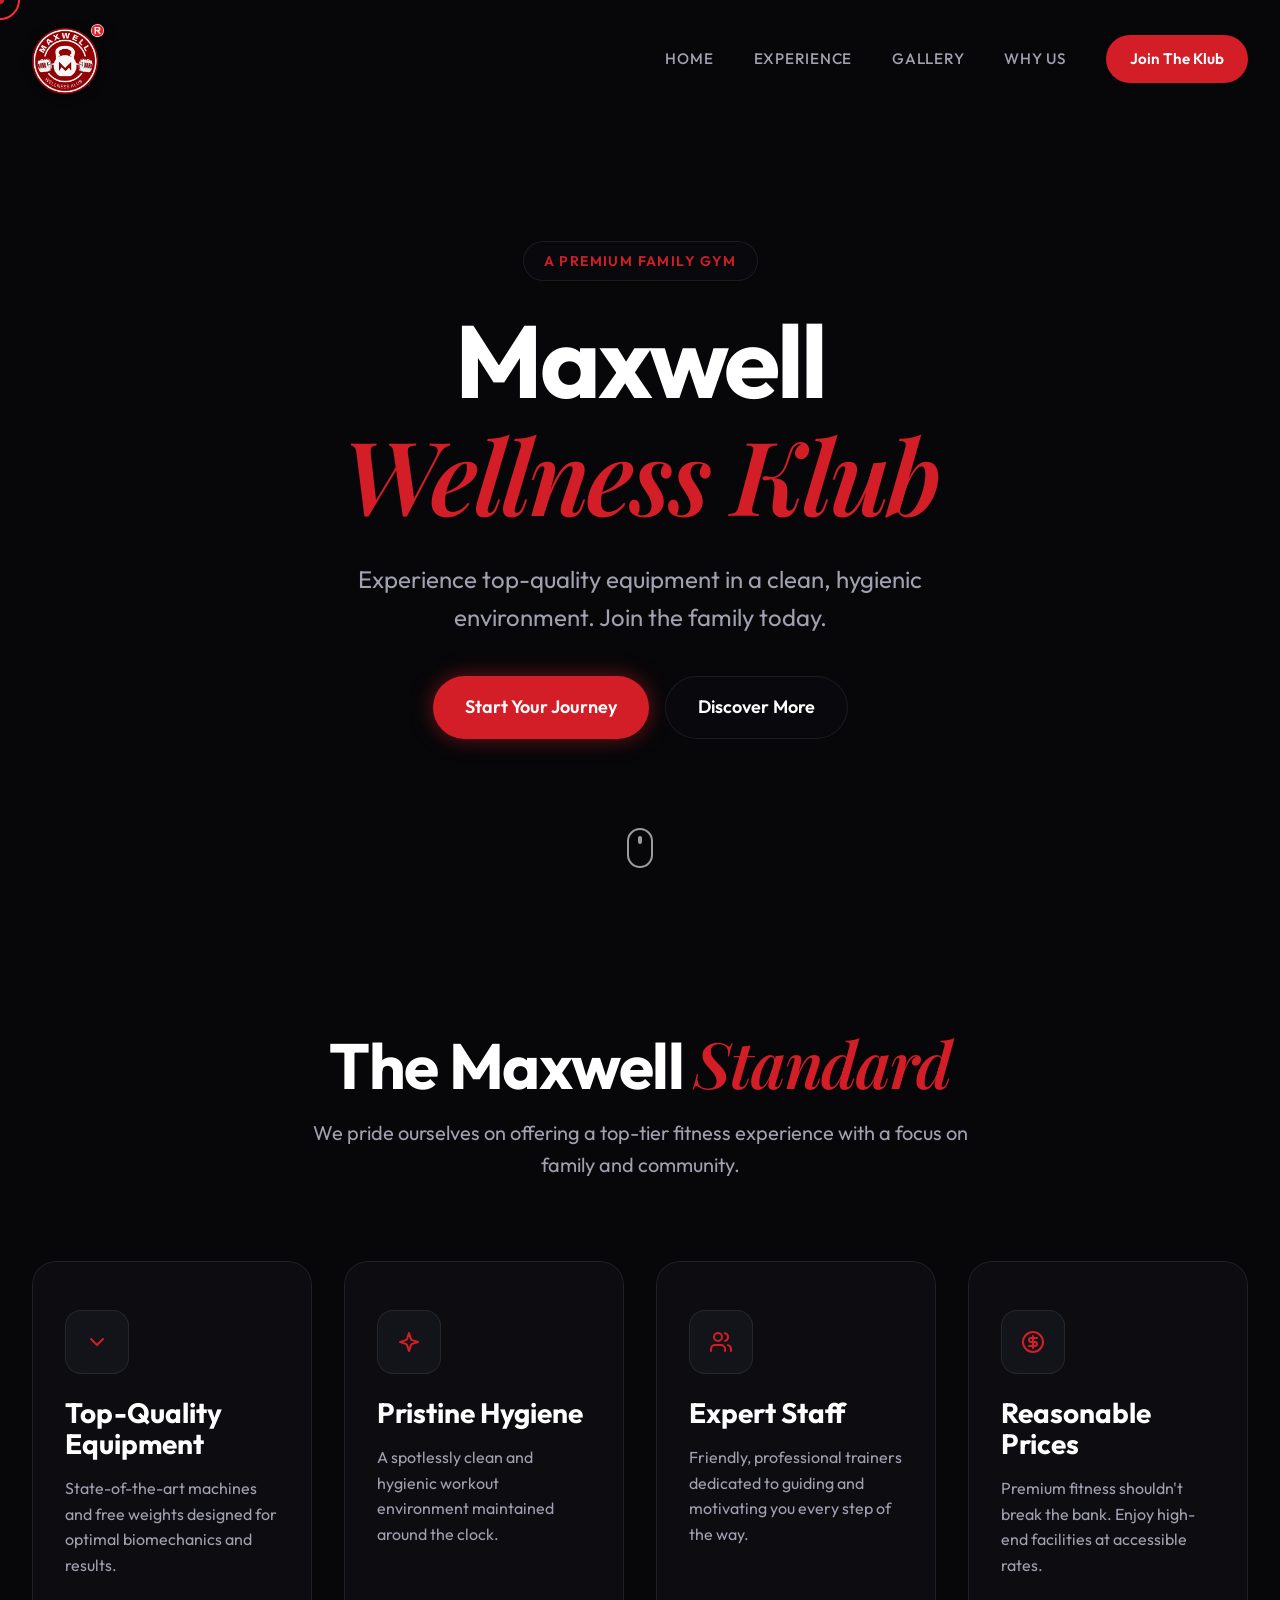
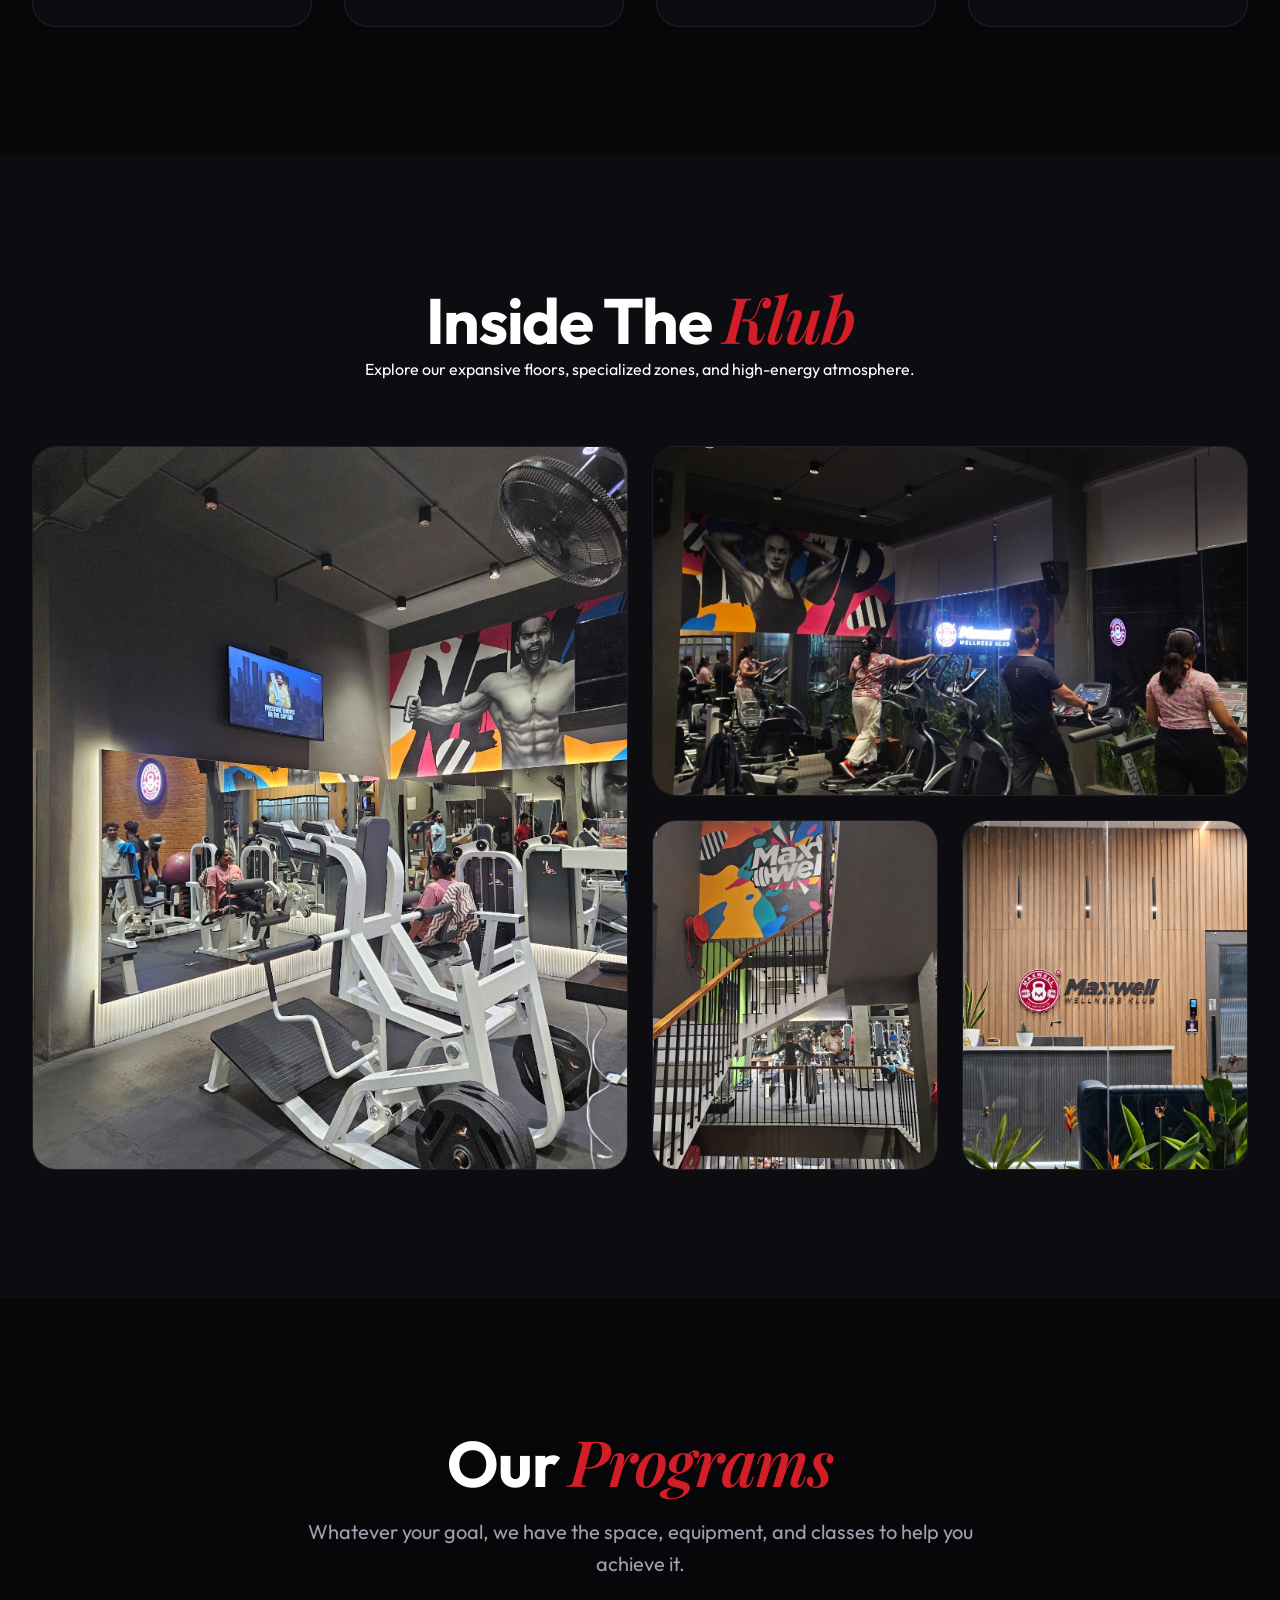
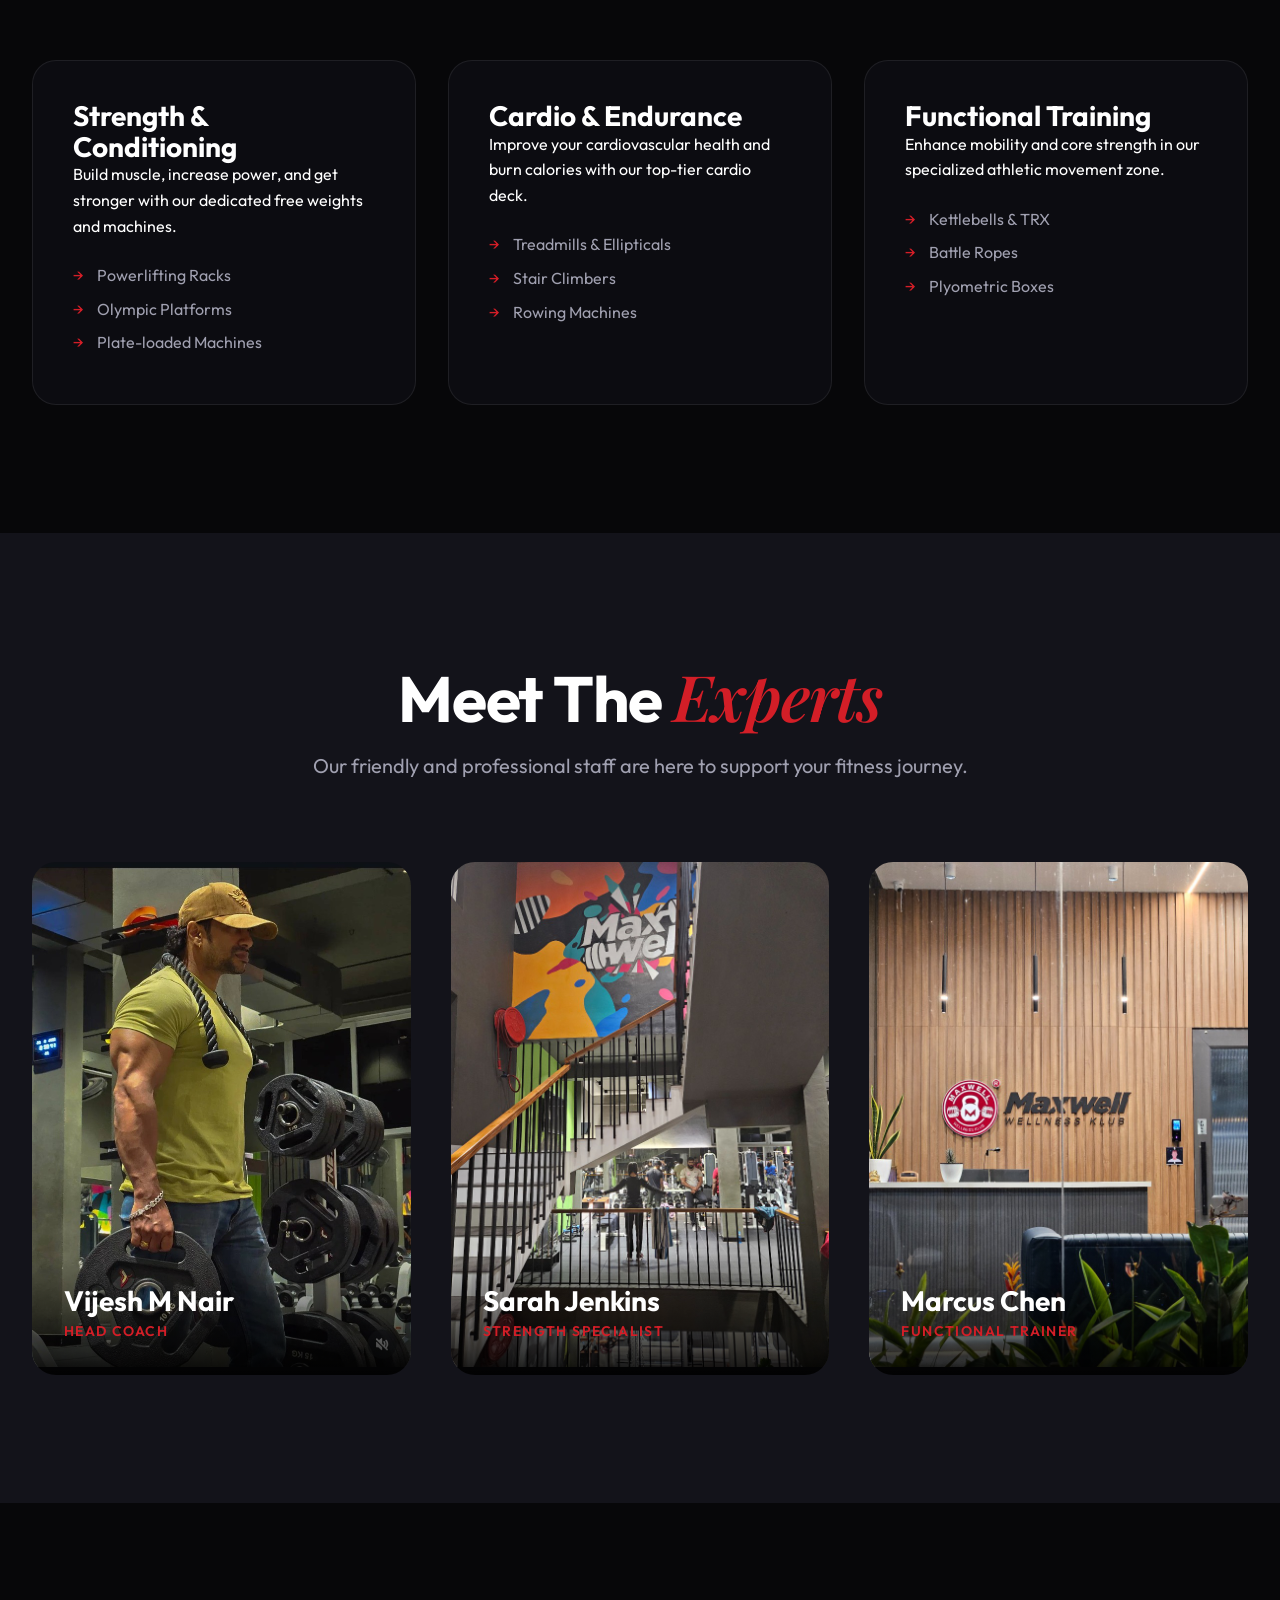
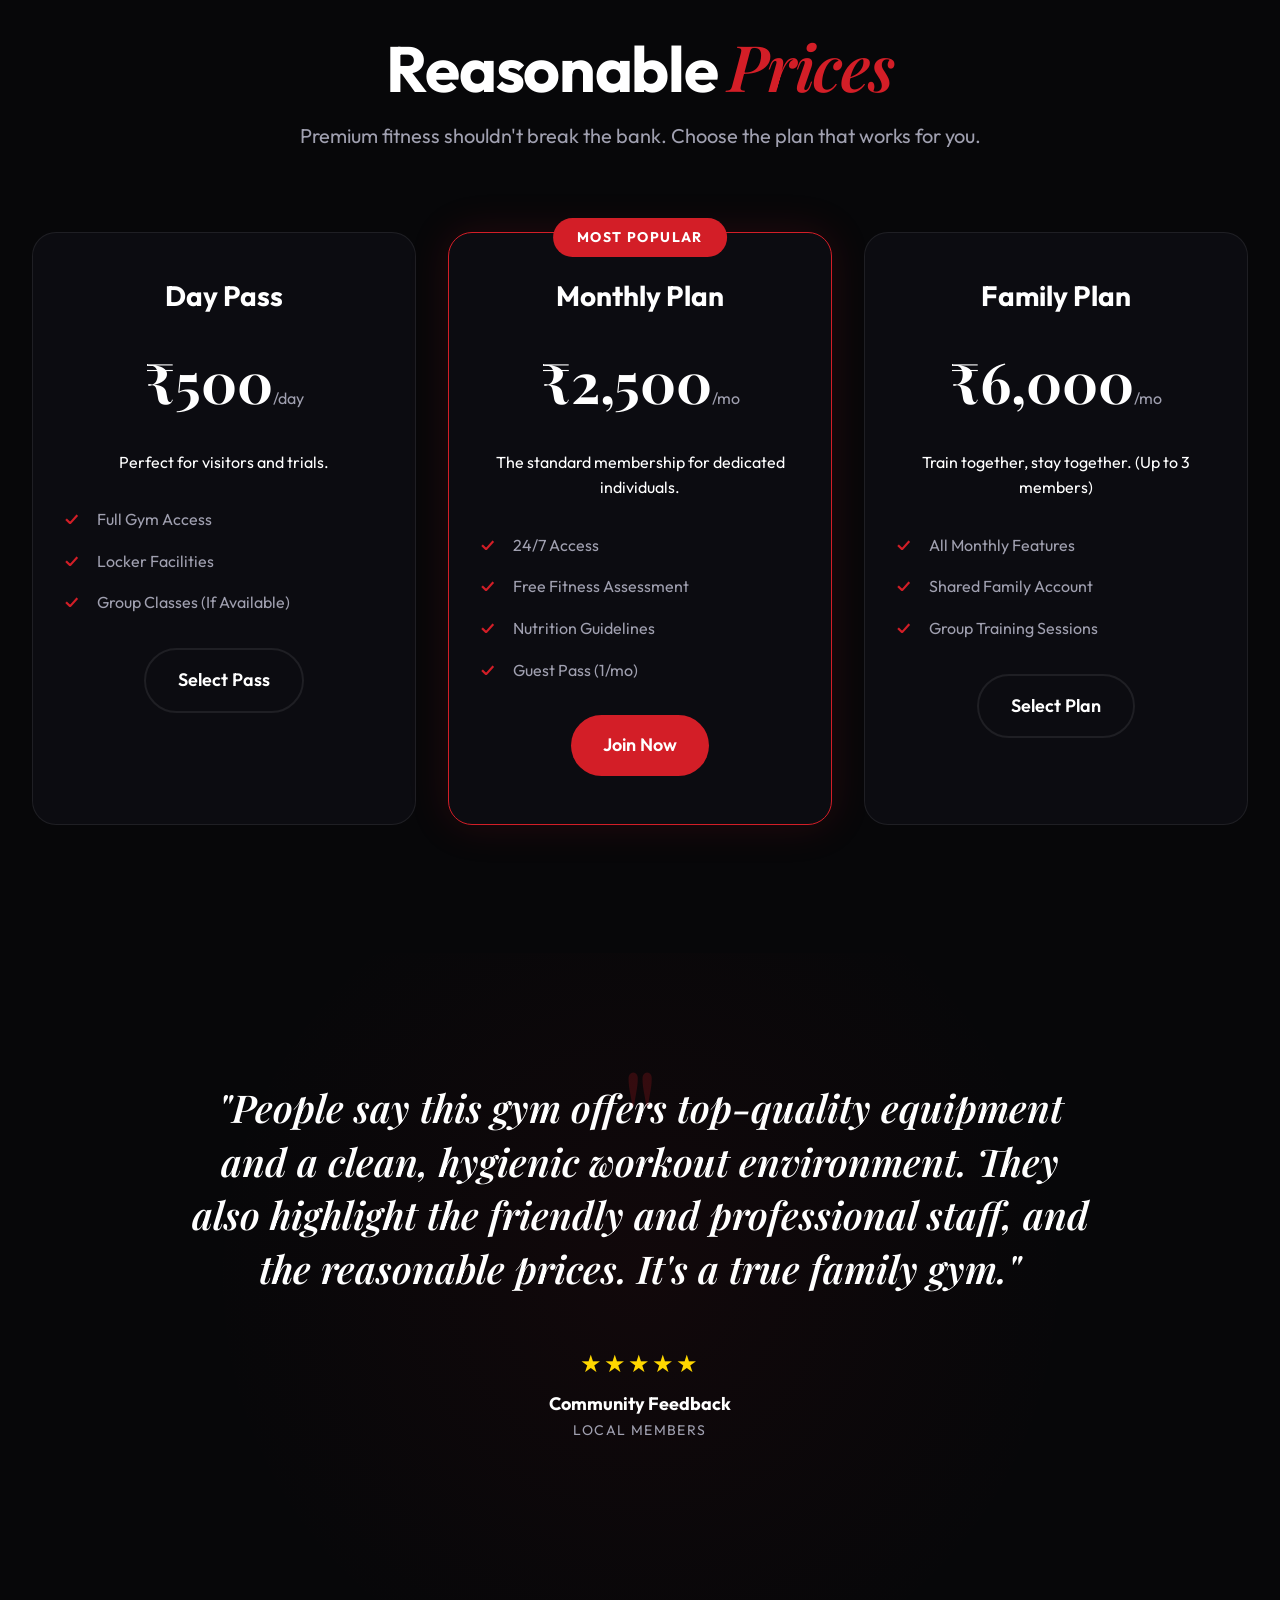
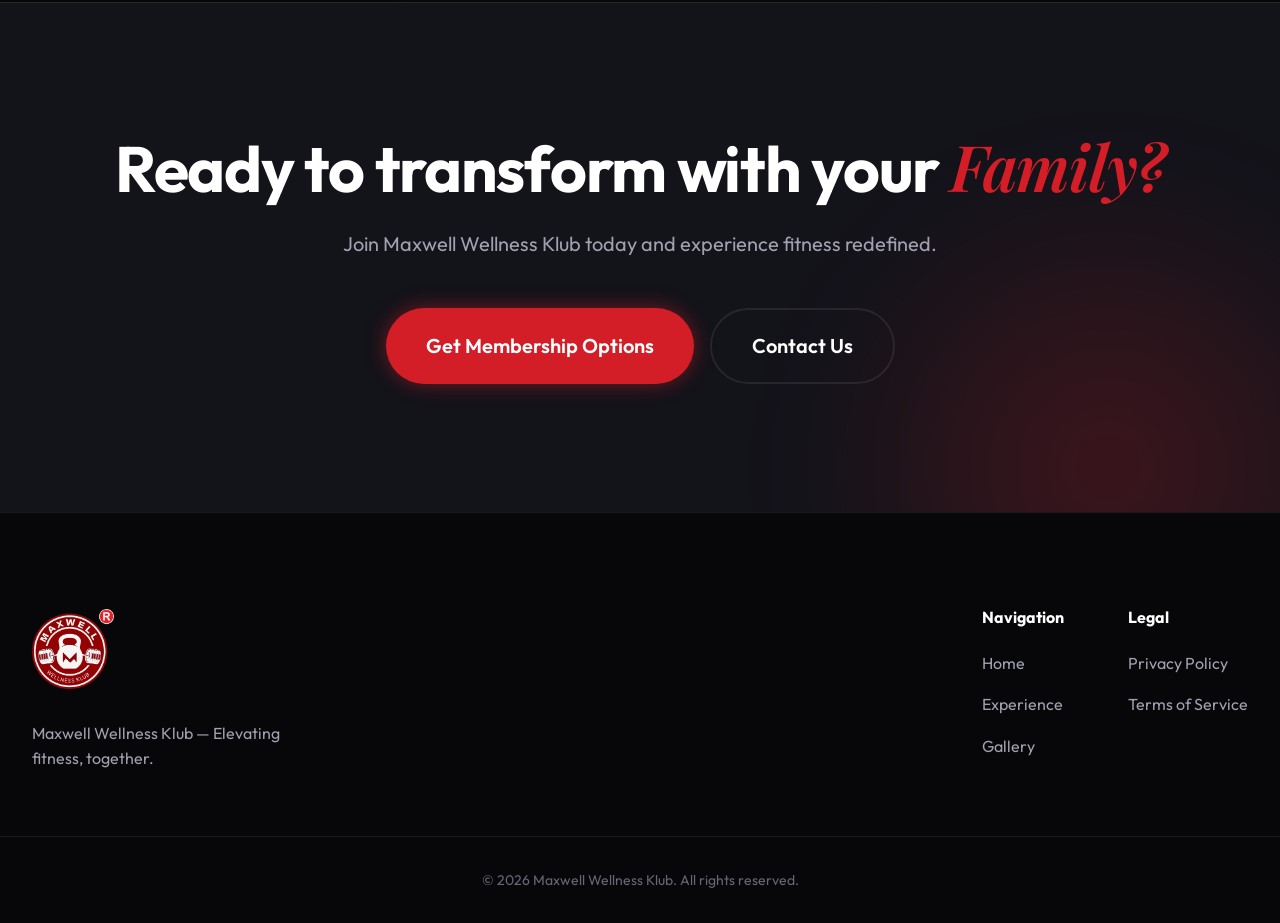
==== commit 950f6a4f: "Add new sections, make overlay lighter, increase logo size, and update head coach to Vijesh M Nair" ====
--- a/index.html
+++ b/index.html
@@ -196,9 +196,9 @@
         </div>
         <div class="team-grid">
           <div class="team-card reveal-up delay-1">
-            <img src="assets/media__1776983005585.jpg" alt="Coach" class="team-img" loading="lazy">
+            <img src="assets/media__1776984774465.jpg" alt="Vijesh M Nair" class="team-img" loading="lazy">
             <div class="team-info">
-              <h3>Alex Mercer</h3>
+              <h3>Vijesh M Nair</h3>
               <p>Head Coach</p>
             </div>
           </div>
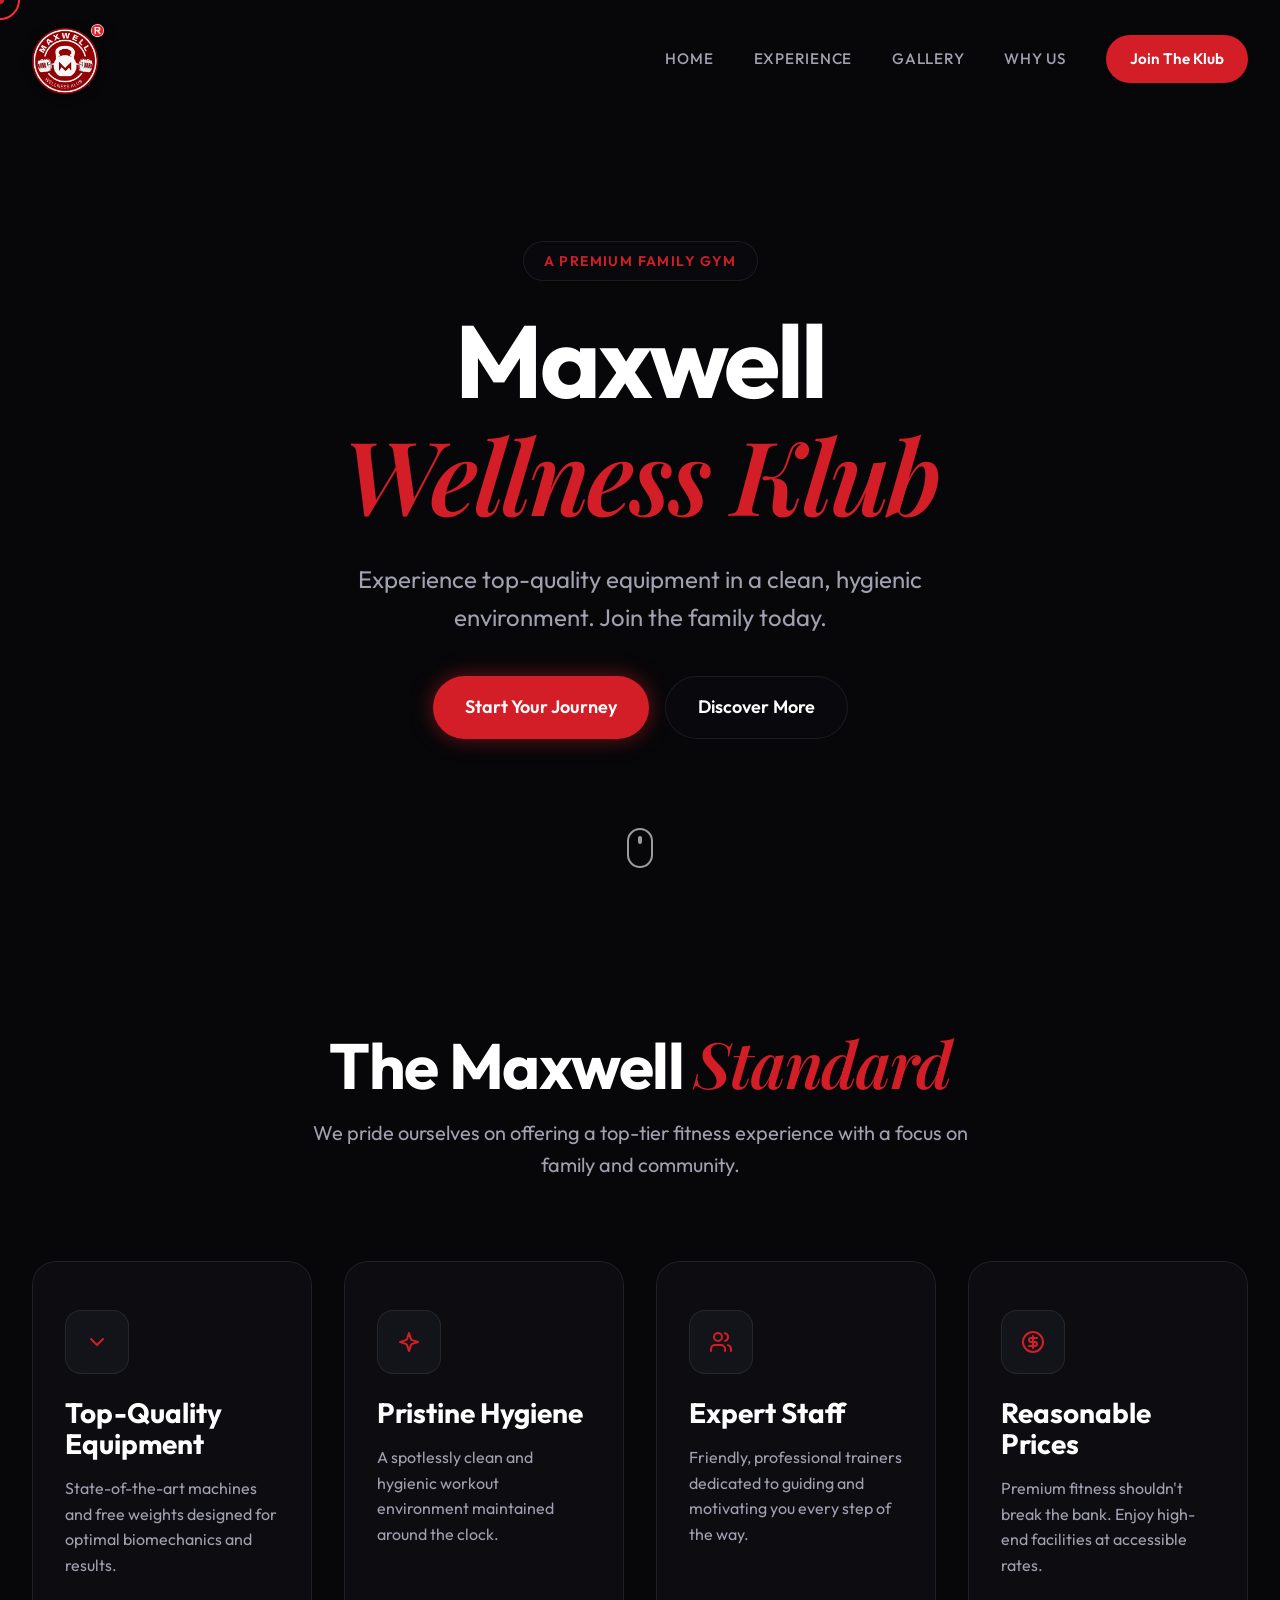
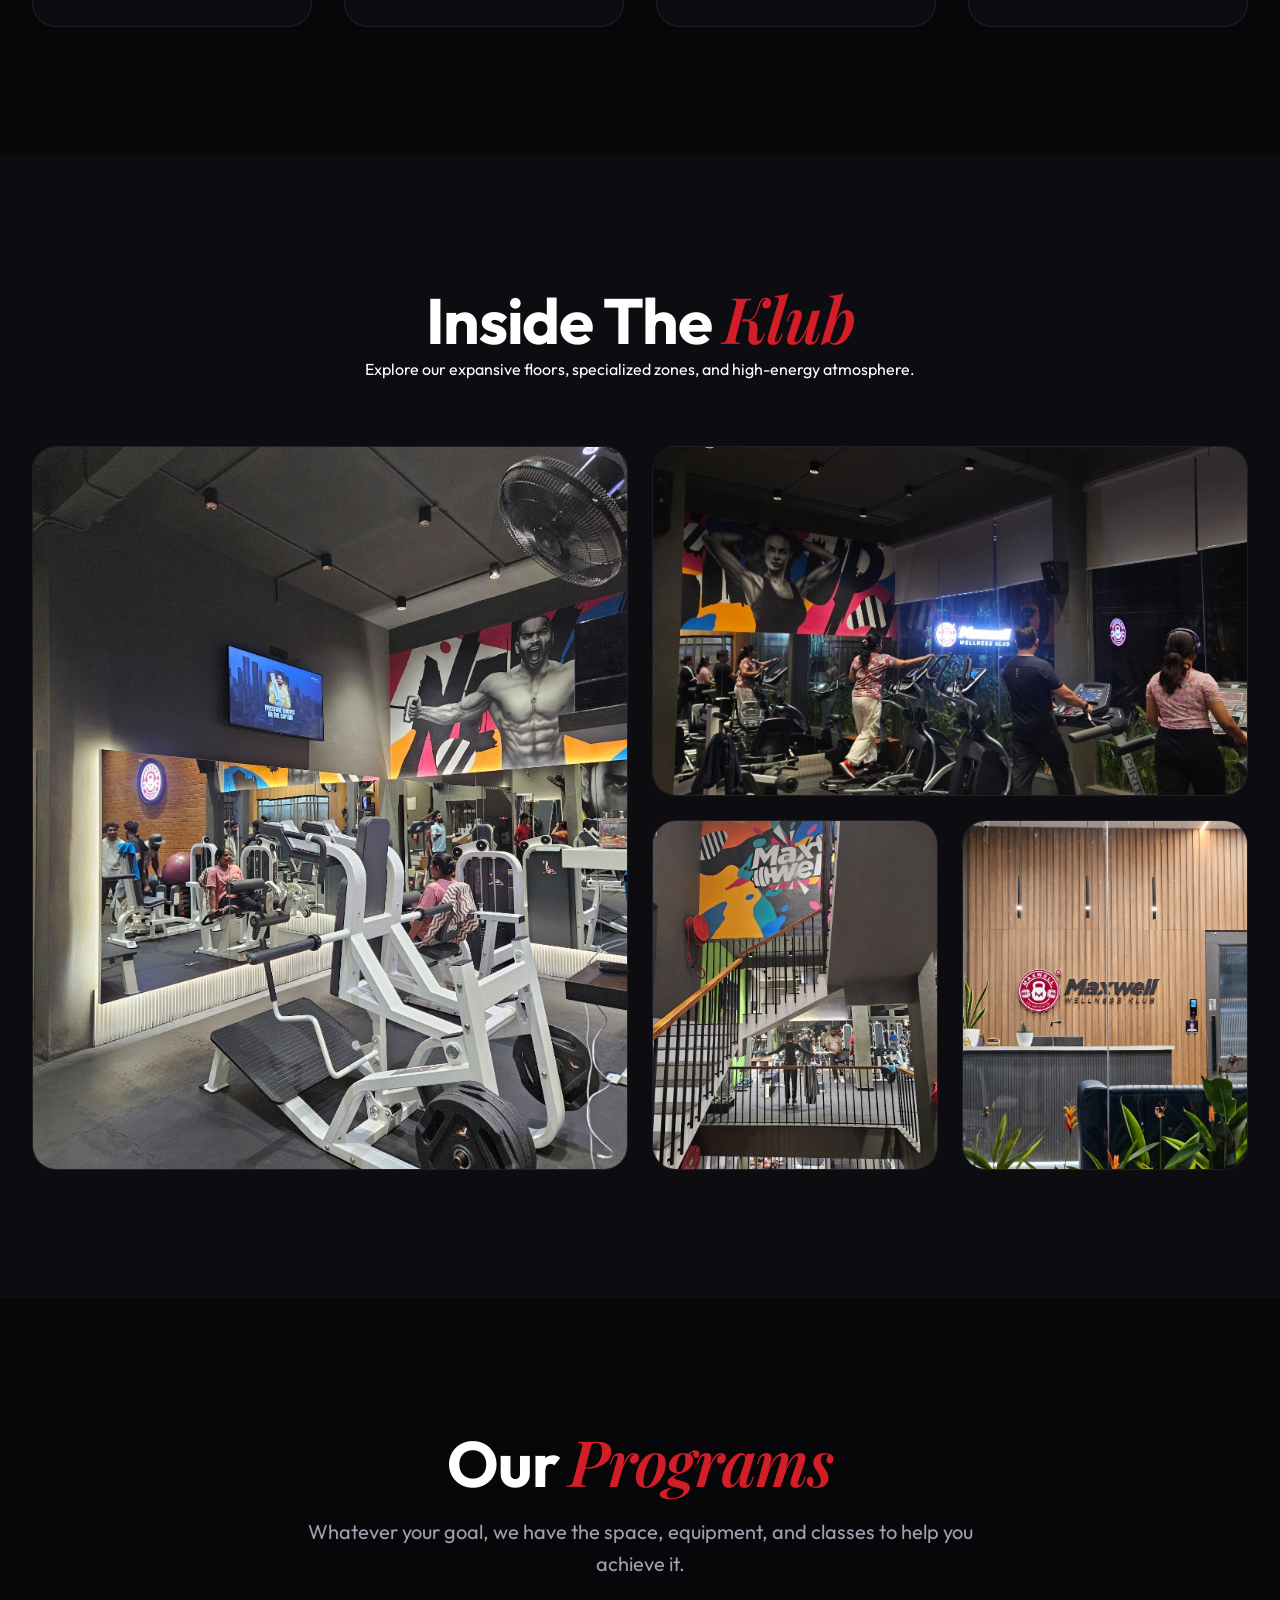
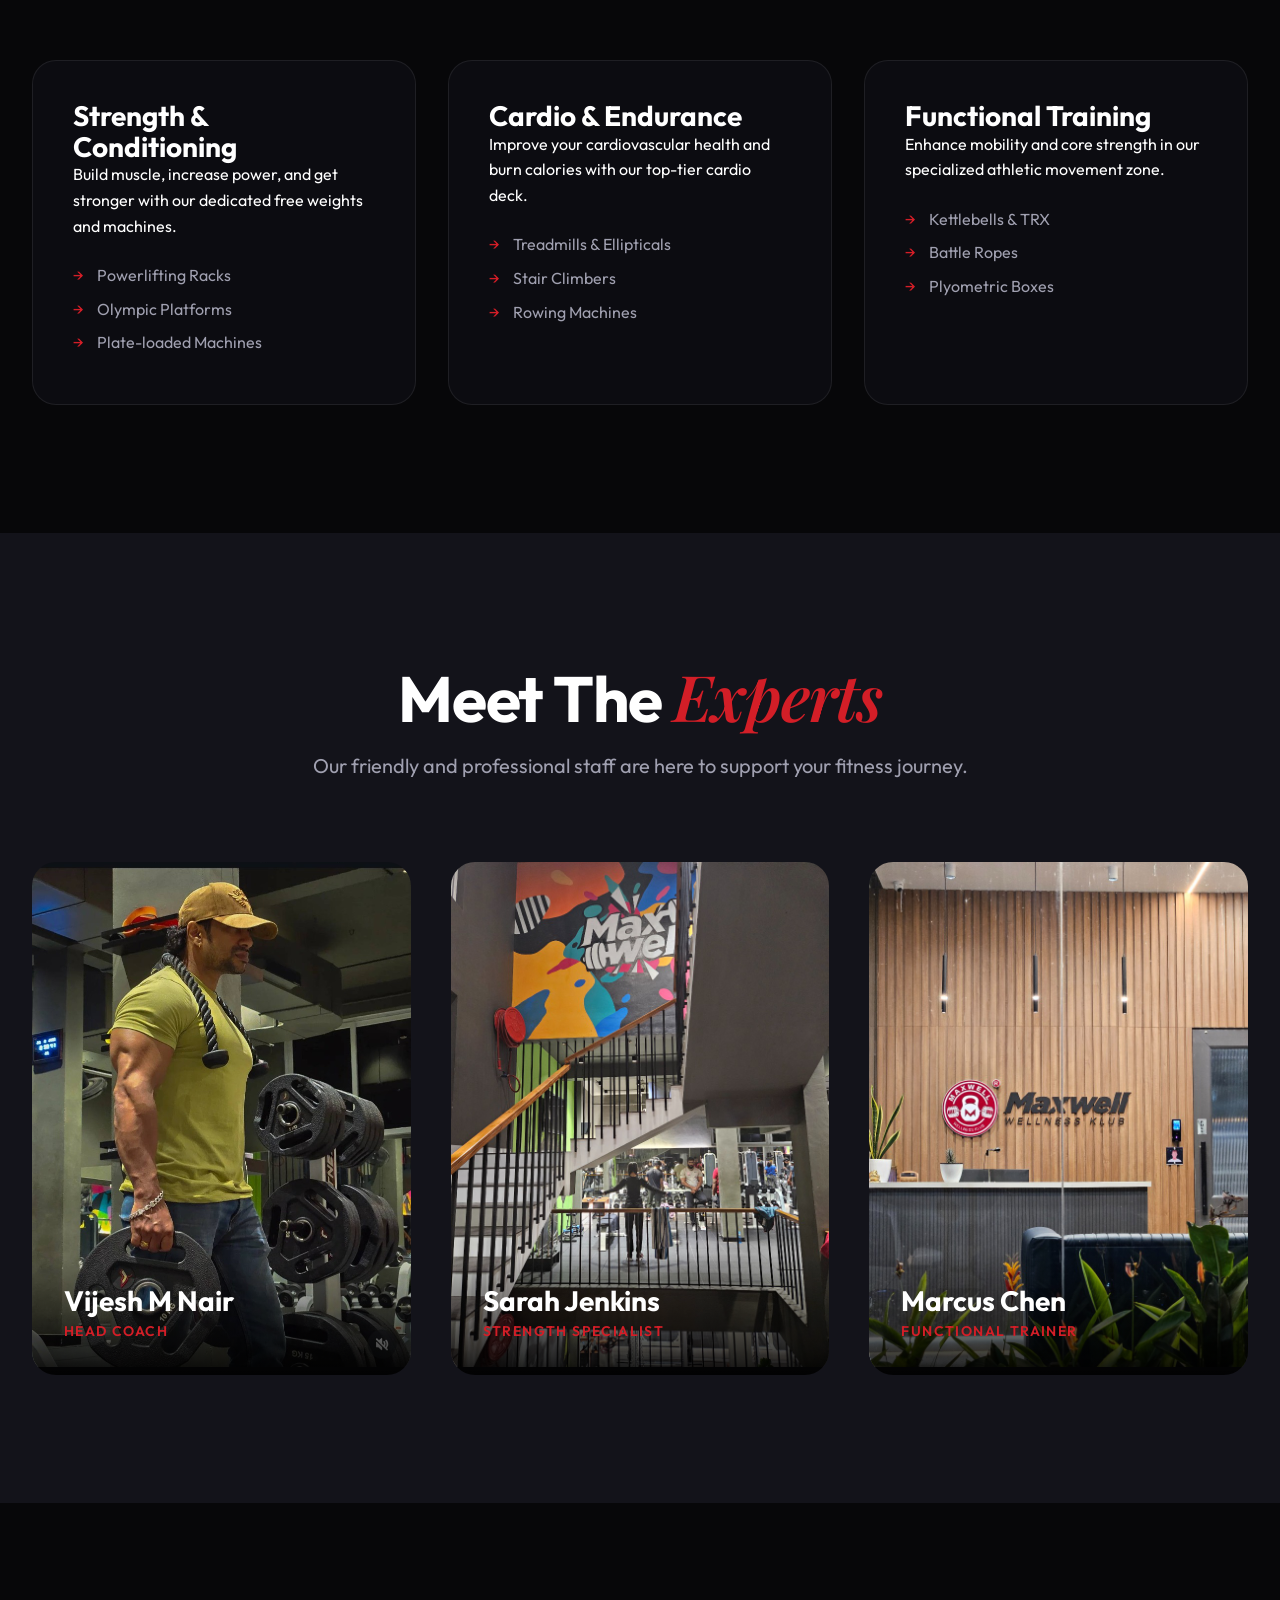
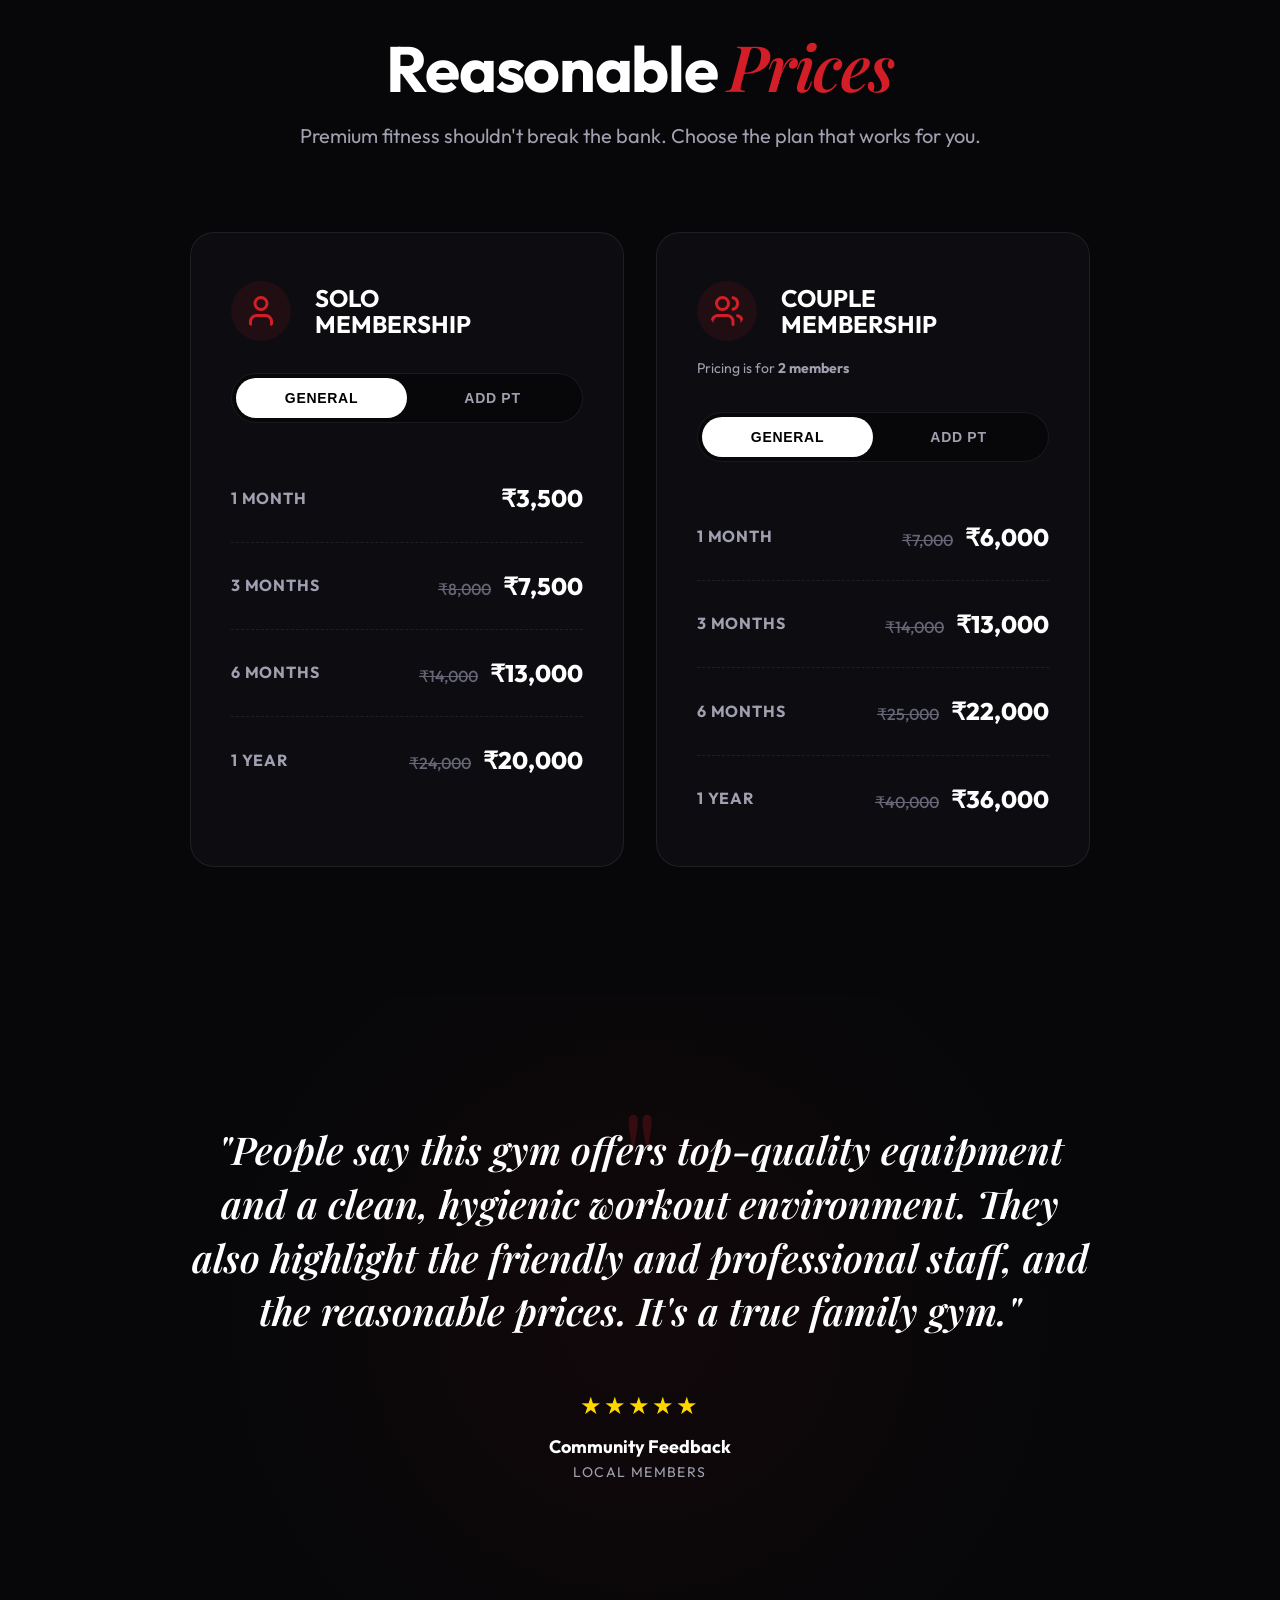
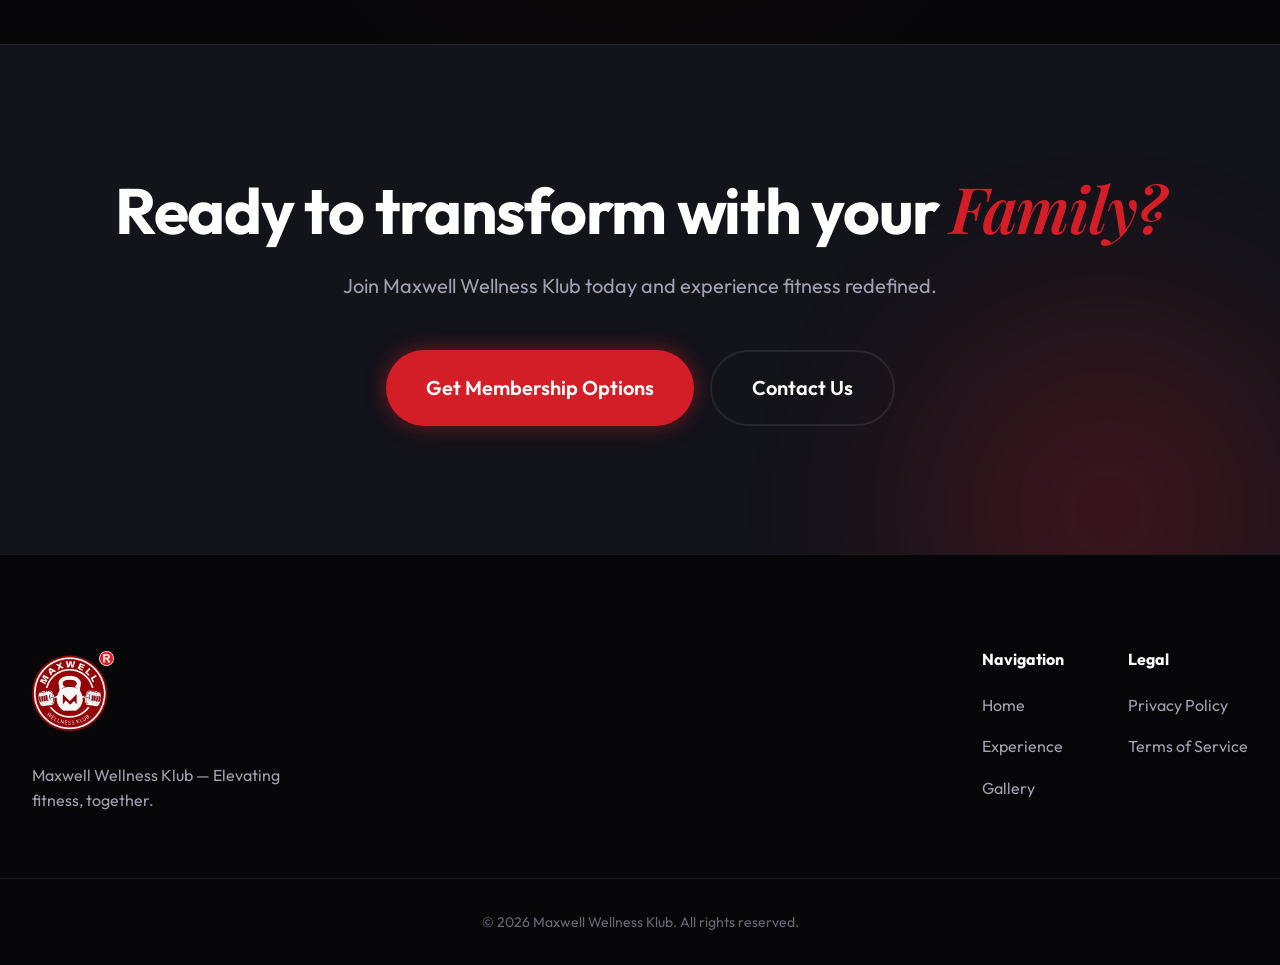
==== commit cafb6663: "Implement dynamic toggle-based pricing tables for Solo and Couple memberships" ====
--- a/index.html
+++ b/index.html
@@ -227,41 +227,106 @@
           <h2>Reasonable <span class="accent-text">Prices</span></h2>
           <p>Premium fitness shouldn't break the bank. Choose the plan that works for you.</p>
         </div>
-        <div class="pricing-grid">
-          <div class="price-card reveal-up delay-1 hover-tilt">
-            <h3>Day Pass</h3>
-            <div class="price">₹500<span>/day</span></div>
-            <p>Perfect for visitors and trials.</p>
-            <ul class="price-features">
-              <li>Full Gym Access</li>
-              <li>Locker Facilities</li>
-              <li>Group Classes (If Available)</li>
-            </ul>
-            <a href="#join" class="btn-outline">Select Pass</a>
-          </div>
-          <div class="price-card popular reveal-up delay-2">
-            <div class="popular-badge">Most Popular</div>
-            <h3>Monthly Plan</h3>
-            <div class="price">₹2,500<span>/mo</span></div>
-            <p>The standard membership for dedicated individuals.</p>
-            <ul class="price-features">
-              <li>24/7 Access</li>
-              <li>Free Fitness Assessment</li>
-              <li>Nutrition Guidelines</li>
-              <li>Guest Pass (1/mo)</li>
-            </ul>
-            <a href="#join" class="btn-primary">Join Now</a>
-          </div>
-          <div class="price-card reveal-up delay-3 hover-tilt">
-            <h3>Family Plan</h3>
-            <div class="price">₹6,000<span>/mo</span></div>
-            <p>Train together, stay together. (Up to 3 members)</p>
-            <ul class="price-features">
-              <li>All Monthly Features</li>
-              <li>Shared Family Account</li>
-              <li>Group Training Sessions</li>
-            </ul>
-            <a href="#join" class="btn-outline">Select Plan</a>
+        <div class="pricing-grid new-pricing">
+          <!-- SOLO MEMBERSHIP -->
+          <div class="price-card reveal-up delay-1">
+            <div class="price-header">
+              <svg xmlns="http://www.w3.org/2000/svg" width="32" height="32" viewBox="0 0 24 24" fill="none" stroke="red" stroke-width="2" stroke-linecap="round" stroke-linejoin="round"><path d="M19 21v-2a4 4 0 0 0-4-4H9a4 4 0 0 0-4 4v2"/><circle cx="12" cy="7" r="4"/></svg>
+              <h3>SOLO<br>MEMBERSHIP</h3>
+            </div>
+            <div class="pt-toggle">
+              <button class="toggle-btn active" data-target="solo-general">GENERAL</button>
+              <button class="toggle-btn" data-target="solo-pt">ADD PT</button>
+            </div>
+            
+            <div class="pricing-content active" id="solo-general">
+              <div class="price-row">
+                <span class="duration">1 MONTH</span>
+                <span class="cost">₹3,500</span>
+              </div>
+              <div class="price-row">
+                <span class="duration">3 MONTHS</span>
+                <span class="cost"><del>₹8,000</del> ₹7,500</span>
+              </div>
+              <div class="price-row">
+                <span class="duration">6 MONTHS</span>
+                <span class="cost"><del>₹14,000</del> ₹13,000</span>
+              </div>
+              <div class="price-row">
+                <span class="duration">1 YEAR</span>
+                <span class="cost"><del>₹24,000</del> ₹20,000</span>
+              </div>
+            </div>
+
+            <div class="pricing-content" id="solo-pt">
+              <div class="price-row">
+                <span class="duration">1 MONTH</span>
+                <span class="cost">₹10,000</span>
+              </div>
+              <div class="price-row">
+                <span class="duration">3 MONTHS</span>
+                <span class="cost">₹25,000</span>
+              </div>
+              <div class="price-row">
+                <span class="duration">6 MONTHS</span>
+                <span class="cost">₹42,000</span>
+              </div>
+              <div class="price-row">
+                <span class="duration">1 YEAR</span>
+                <span class="cost">₹75,000</span>
+              </div>
+            </div>
+          </div>
+
+          <!-- COUPLE MEMBERSHIP -->
+          <div class="price-card reveal-up delay-2">
+            <div class="price-header">
+              <svg xmlns="http://www.w3.org/2000/svg" width="32" height="32" viewBox="0 0 24 24" fill="none" stroke="red" stroke-width="2" stroke-linecap="round" stroke-linejoin="round"><path d="M16 21v-2a4 4 0 0 0-4-4H6a4 4 0 0 0-4 4v2"/><circle cx="9" cy="7" r="4"/><path d="M22 21v-2a4 4 0 0 0-3-3.87"/><path d="M16 3.13a4 4 0 0 1 0 7.75"/></svg>
+              <h3>COUPLE<br>MEMBERSHIP</h3>
+            </div>
+            <p class="pricing-note">Pricing is for <strong>2 members</strong></p>
+            <div class="pt-toggle">
+              <button class="toggle-btn active" data-target="couple-general">GENERAL</button>
+              <button class="toggle-btn" data-target="couple-pt">ADD PT</button>
+            </div>
+            
+            <div class="pricing-content active" id="couple-general">
+              <div class="price-row">
+                <span class="duration">1 MONTH</span>
+                <span class="cost"><del>₹7,000</del> ₹6,000</span>
+              </div>
+              <div class="price-row">
+                <span class="duration">3 MONTHS</span>
+                <span class="cost"><del>₹14,000</del> ₹13,000</span>
+              </div>
+              <div class="price-row">
+                <span class="duration">6 MONTHS</span>
+                <span class="cost"><del>₹25,000</del> ₹22,000</span>
+              </div>
+              <div class="price-row">
+                <span class="duration">1 YEAR</span>
+                <span class="cost"><del>₹40,000</del> ₹36,000</span>
+              </div>
+            </div>
+
+            <div class="pricing-content" id="couple-pt">
+              <div class="price-row">
+                <span class="duration">1 MONTH</span>
+                <span class="cost"><del>₹17,000</del> ₹15,000</span>
+              </div>
+              <div class="price-row">
+                <span class="duration">3 MONTHS</span>
+                <span class="cost"><del>₹40,000</del> ₹35,000</span>
+              </div>
+              <div class="price-row">
+                <span class="duration">6 MONTHS</span>
+                <span class="cost"><del>₹70,000</del> ₹60,000</span>
+              </div>
+              <div class="price-row">
+                <span class="duration">1 YEAR</span>
+                <span class="cost"><del>₹1,00,000</del> ₹90,000</span>
+              </div>
+            </div>
           </div>
         </div>
       </div>
--- a/style.css
+++ b/style.css
@@ -850,81 +850,131 @@
     background: var(--bg-main);
   }
   
-  .pricing-grid {
+  .new-pricing {
     display: grid;
-    grid-template-columns: repeat(auto-fit, minmax(320px, 1fr));
+    grid-template-columns: repeat(auto-fit, minmax(350px, 1fr));
     gap: 2rem;
-    margin-top: 4rem;
-  }
-  
-  .price-card {
+    max-width: 900px;
+    margin: 4rem auto 0;
+  }
+  
+  .new-pricing .price-card {
     background: var(--bg-secondary);
     border: 1px solid var(--glass-border);
     border-radius: 24px;
-    padding: 3rem 2rem;
-    text-align: center;
-    position: relative;
-    transition: var(--ts-medium);
-  }
-  
-  .price-card.popular {
-    border-color: var(--accent-primary);
-    box-shadow: 0 0 40px rgba(211, 30, 39, 0.15);
-    transform: translateY(-10px);
-  }
-  
-  .price-card:hover {
-    transform: translateY(-10px);
-  }
-  
-  .popular-badge {
-    position: absolute;
-    top: -15px;
-    left: 50%;
-    transform: translateX(-50%);
-    background: var(--accent-primary);
-    color: white;
-    padding: 0.5rem 1.5rem;
+    padding: 3rem 2.5rem;
+    text-align: left;
+    position: relative;
+    transition: var(--ts-medium);
+  }
+  
+  .new-pricing .price-card:hover {
+    border-color: rgba(211, 30, 39, 0.3);
+    box-shadow: 0 10px 30px rgba(0,0,0,0.5);
+  }
+  
+  .price-header {
+    display: flex;
+    align-items: center;
+    gap: 1.5rem;
+    margin-bottom: 2rem;
+  }
+  
+  .price-header svg {
+    stroke: var(--accent-primary);
+    width: 60px;
+    height: 60px;
+    background: rgba(211, 30, 39, 0.1);
+    padding: 12px;
+    border-radius: 50%;
+  }
+  
+  .price-header h3 {
+    font-size: 1.5rem;
+    line-height: 1.1;
+    font-family: var(--font-sans);
+    text-transform: uppercase;
+    margin: 0;
+  }
+  
+  .pricing-note {
+    font-size: 0.875rem;
+    color: var(--text-secondary);
+    margin: -1rem 0 2rem;
+  }
+  
+  .pt-toggle {
+    display: flex;
+    background: var(--bg-main);
     border-radius: 100px;
+    padding: 0.25rem;
+    margin-bottom: 2rem;
+    border: 1px solid var(--glass-border);
+  }
+  
+  .toggle-btn {
+    flex: 1;
+    background: transparent;
+    border: none;
+    color: var(--text-secondary);
+    padding: 0.75rem 1rem;
+    font-weight: 700;
     font-size: 0.875rem;
+    border-radius: 100px;
+    transition: var(--ts-fast);
+    cursor: pointer;
+    text-transform: uppercase;
+    letter-spacing: 0.05em;
+  }
+  
+  .toggle-btn.active {
+    background: white;
+    color: black;
+  }
+  
+  .pricing-content {
+    display: none;
+  }
+  
+  .pricing-content.active {
+    display: block;
+    animation: fadeIn 0.4s ease;
+  }
+  
+  @keyframes fadeIn {
+    from { opacity: 0; transform: translateY(10px); }
+    to { opacity: 1; transform: translateY(0); }
+  }
+  
+  .price-row {
+    display: flex;
+    justify-content: space-between;
+    align-items: center;
+    padding: 1.5rem 0;
+    border-bottom: 1px dashed var(--glass-border);
+  }
+  
+  .price-row:last-child {
+    border-bottom: none;
+    padding-bottom: 0;
+  }
+  
+  .duration {
     font-weight: 700;
-    text-transform: uppercase;
-    letter-spacing: 0.1em;
-  }
-  
-  .price {
-    font-size: 3.5rem;
-    font-weight: 700;
-    margin: 1.5rem 0;
-    font-family: var(--font-serif);
-  }
-  
-  .price span {
+    letter-spacing: 0.05em;
+    color: var(--text-secondary);
+  }
+  
+  .cost {
+    font-size: 1.5rem;
+    font-weight: 800;
+  }
+  
+  .cost del {
     font-size: 1rem;
-    color: var(--text-secondary);
-    font-family: var(--font-sans);
-    font-weight: 400;
-  }
-  
-  .price-features {
-    list-style: none;
-    margin: 2rem 0;
-    text-align: left;
-  }
-  
-  .price-features li {
-    margin-bottom: 1rem;
-    color: var(--text-secondary);
-    padding-left: 2rem;
-    position: relative;
-  }
-  
-  .price-features li::before {
-    content: "✓";
-    position: absolute;
-    left: 0;
-    color: var(--accent-primary);
-    font-weight: bold;
+    color: var(--text-muted);
+    margin-right: 0.5rem;
+    font-weight: 500;
   }
   /* ==========================================================================
      Animations
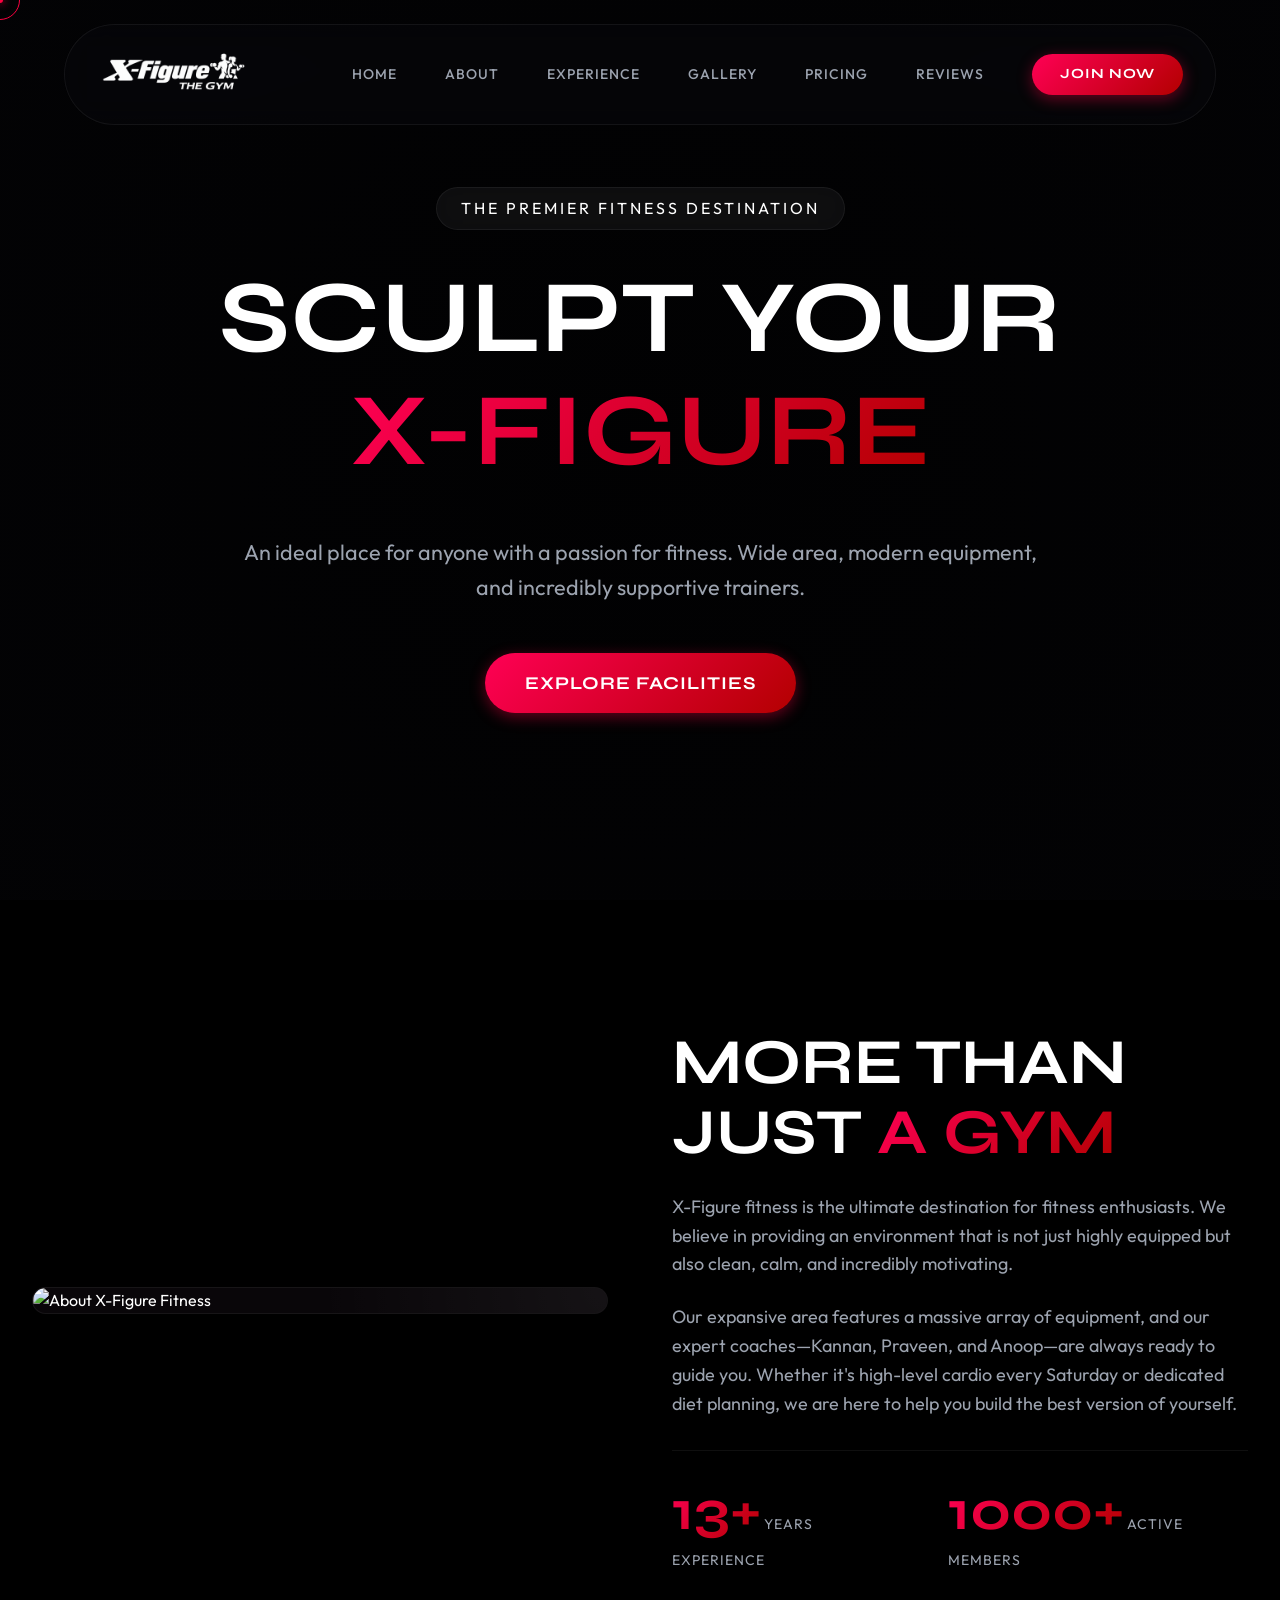
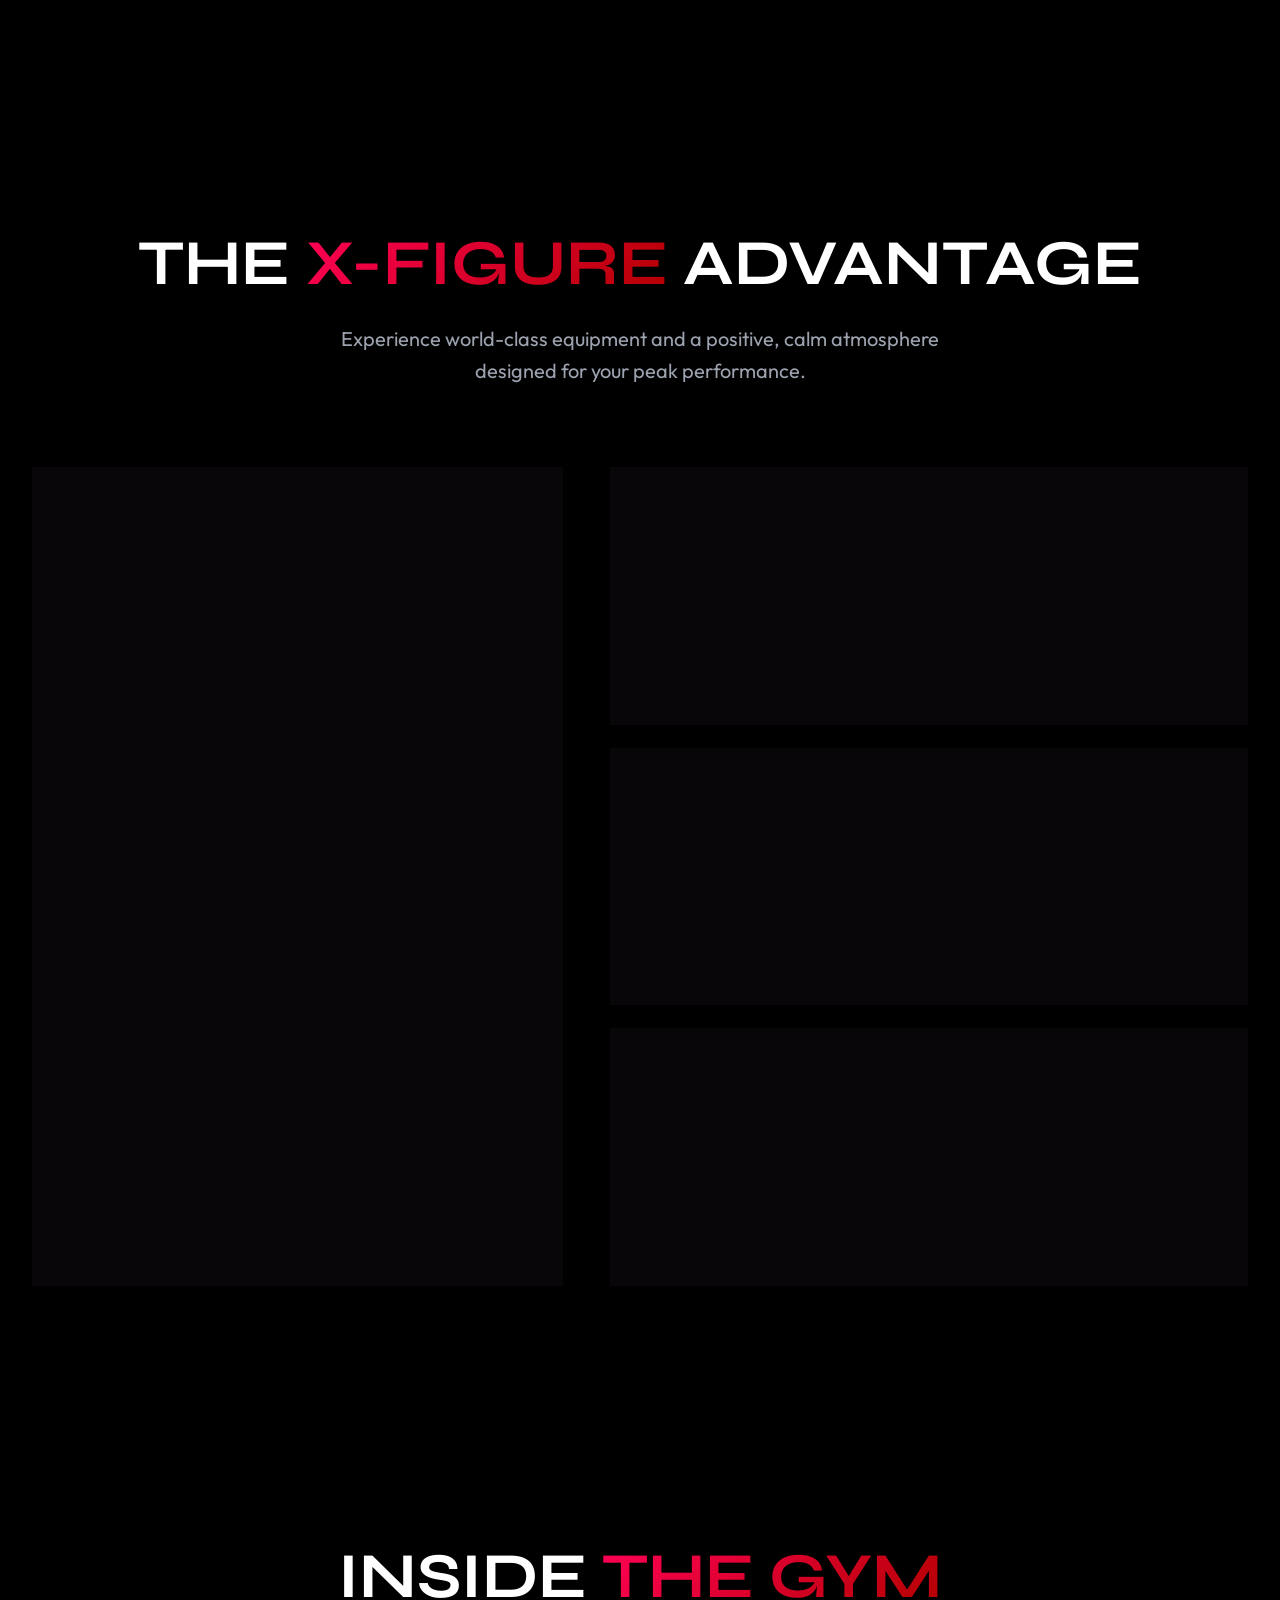
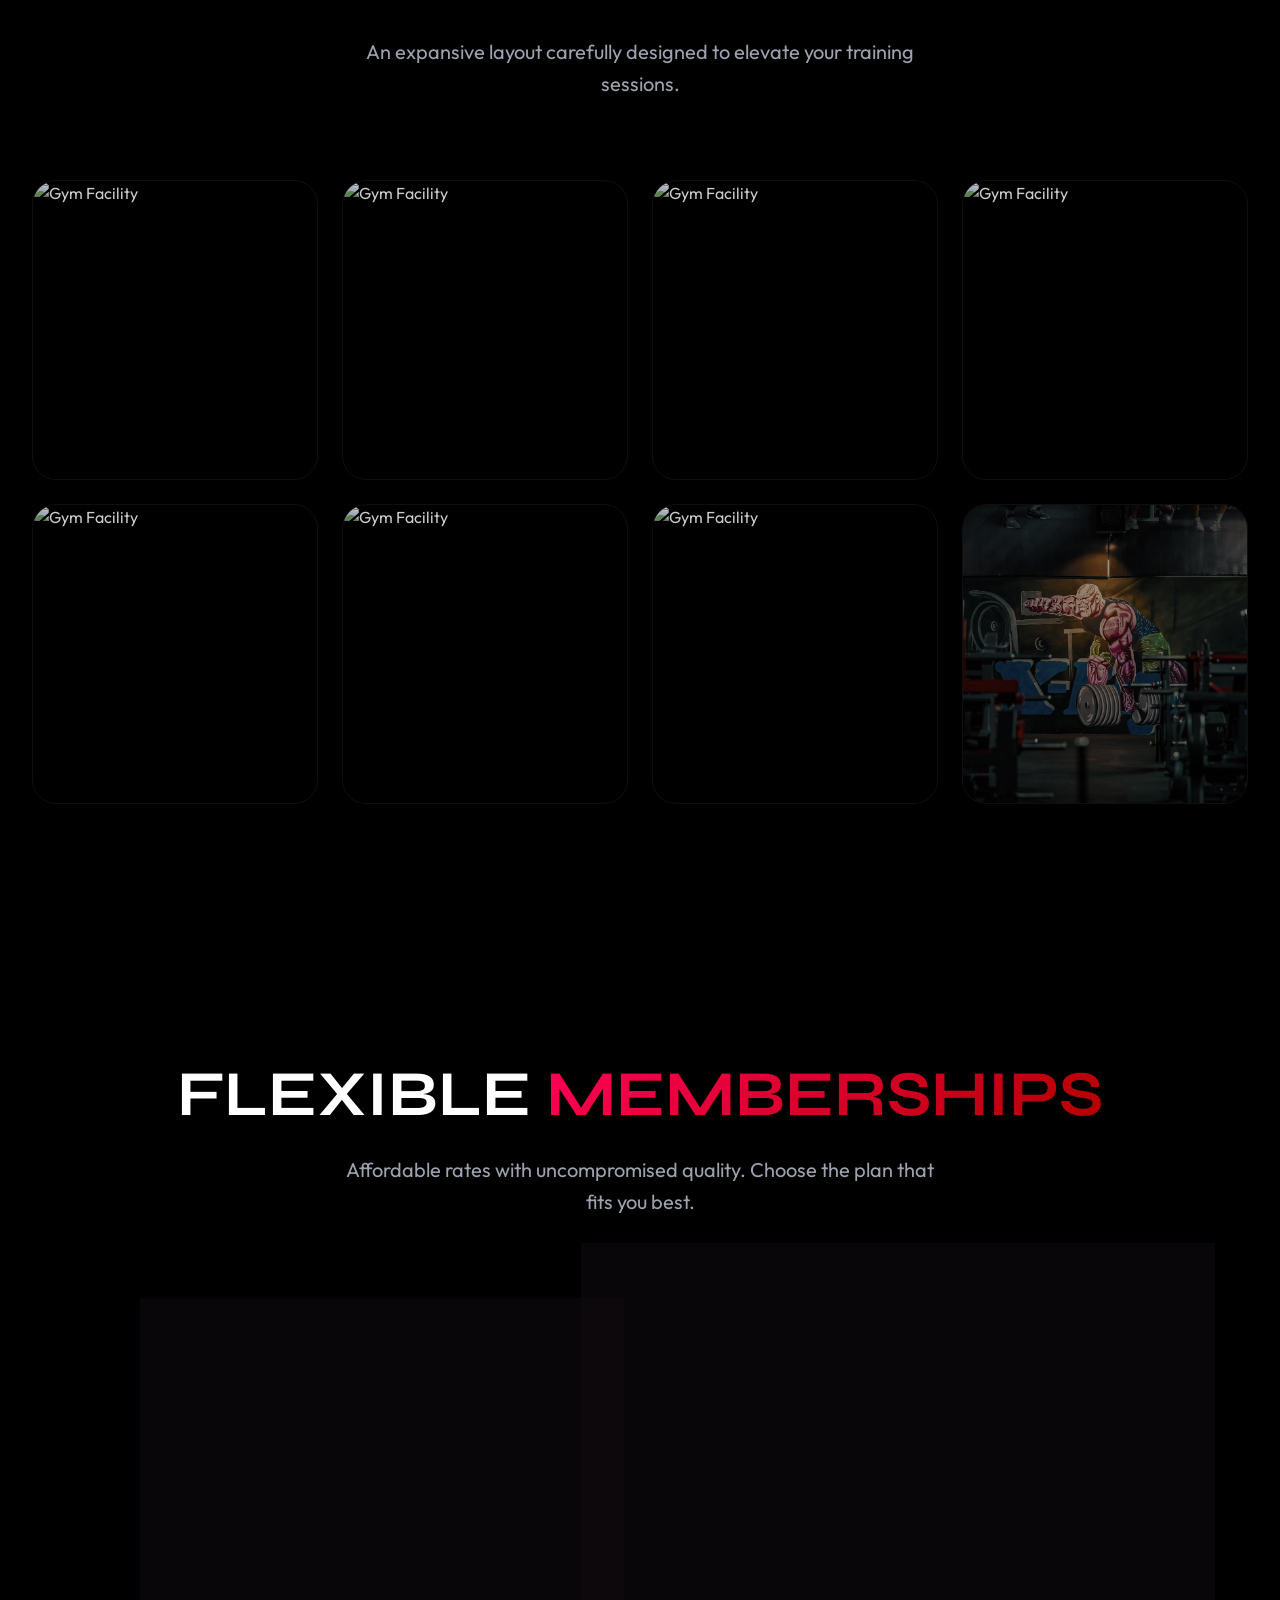
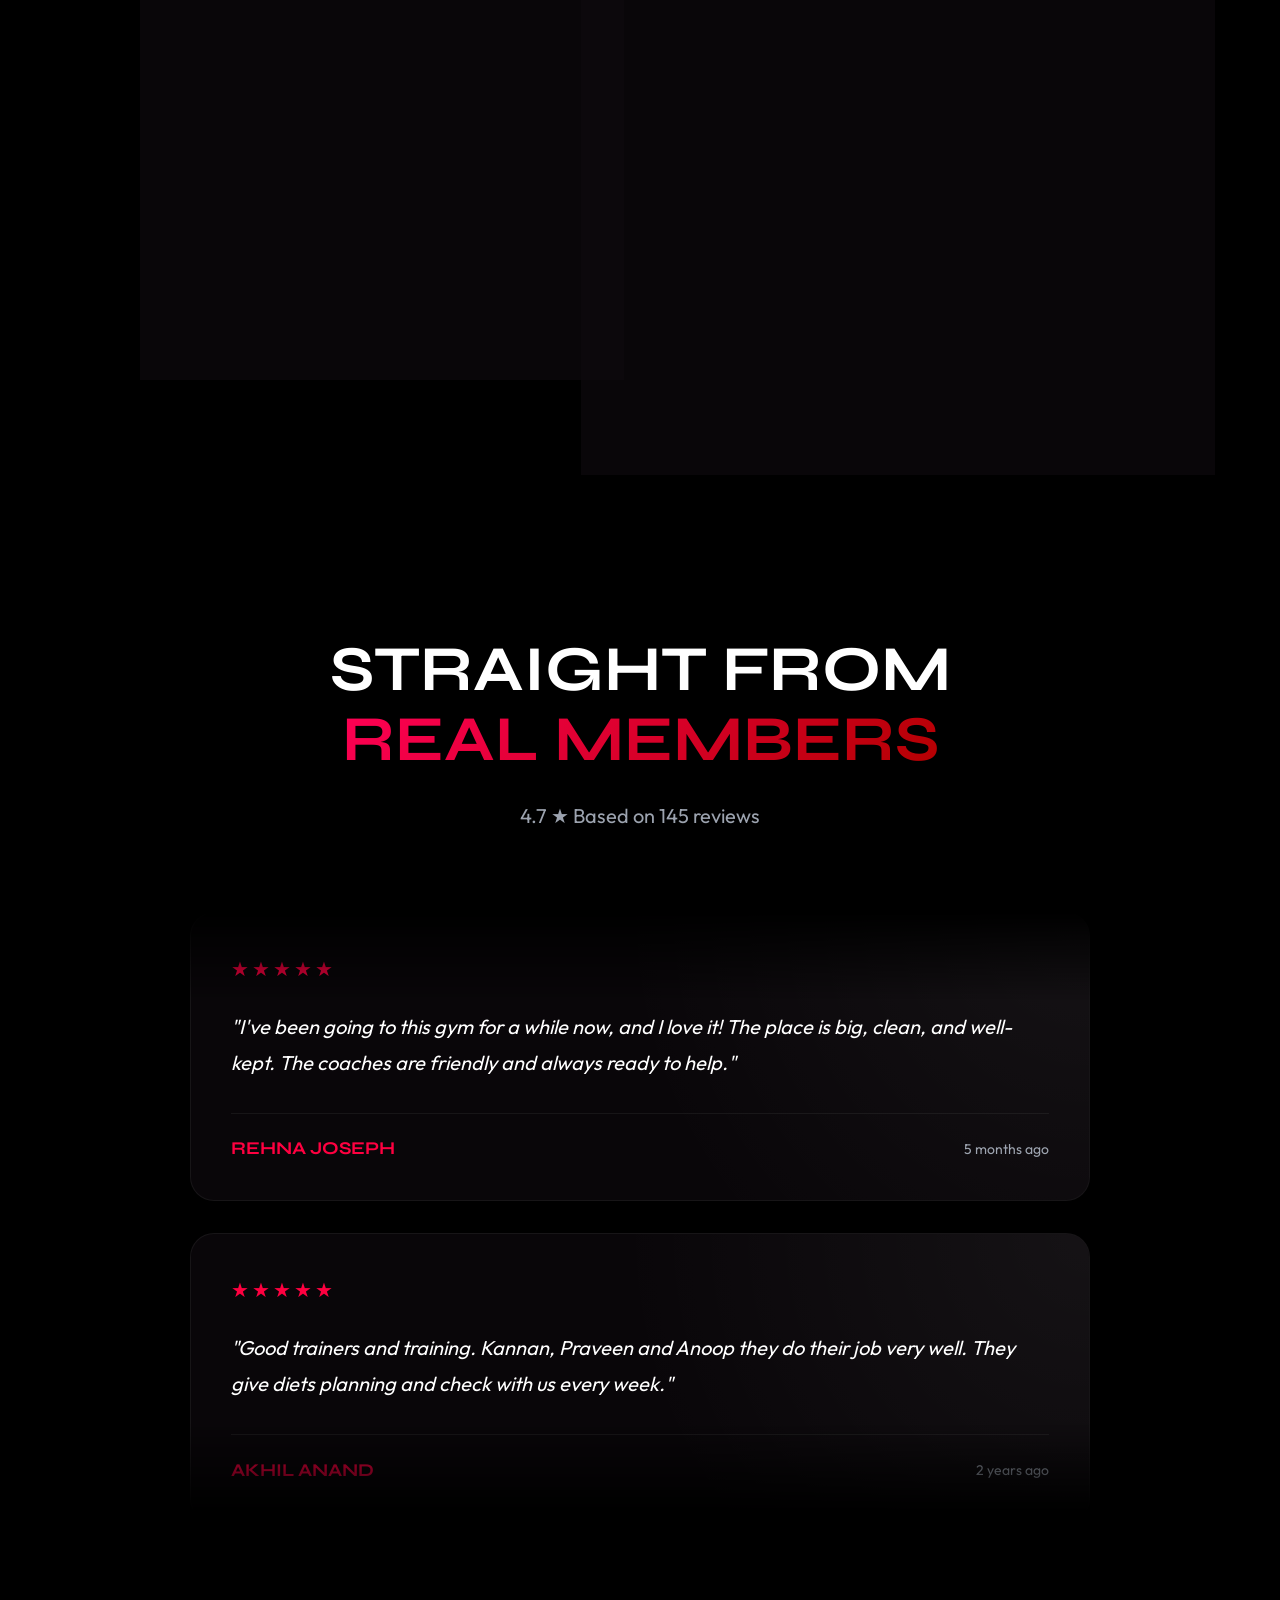
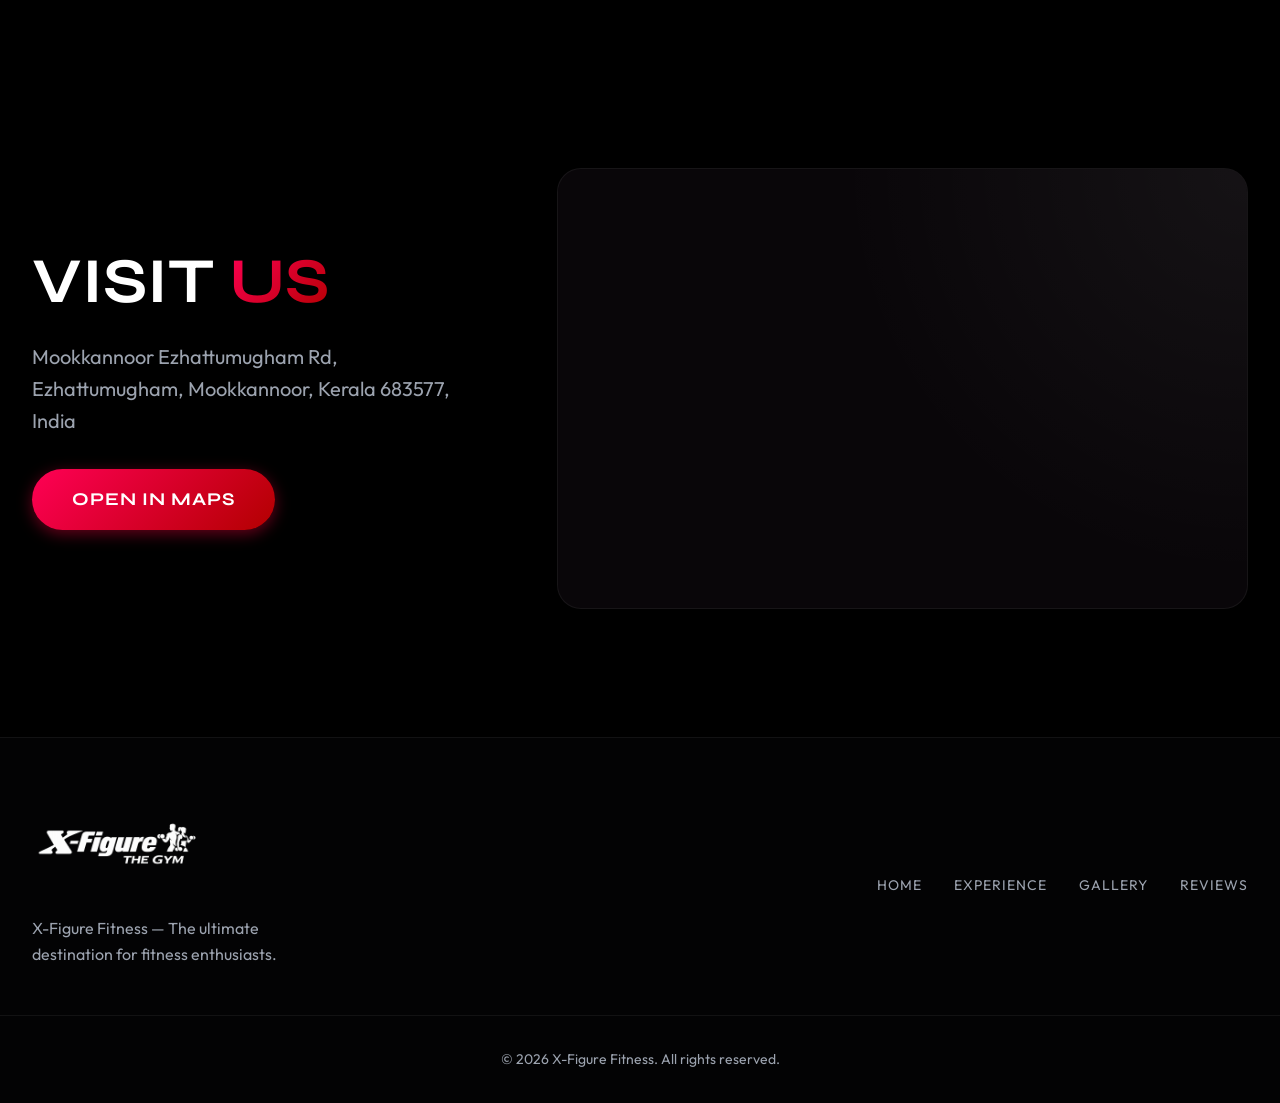
==== commit ba5fa3bc: "Complete X-Figure Rebranding: UX updates, Mobile Responsive, Pricing Toggle" ====
--- a/index.html
+++ b/index.html
@@ -3,15 +3,15 @@
 <head>
   <meta charset="UTF-8">
   <meta name="viewport" content="width=device-width, initial-scale=1.0">
-  <title>Maxwell Wellness Klub | Premium Family Gym</title>
-  <meta name="description" content="Maxwell Wellness Klub offers top-quality equipment, a clean, hygienic workout environment, friendly professional staff, and reasonable prices. Your ideal family gym.">
+  <title>X-Figure Fitness | The Ultimate Workout Destination</title>
+  <meta name="description" content="X-Figure fitness is the ideal place for fitness enthusiasts. Wide area, modern equipment, and supportive trainers in Angamaly.">
   <link rel="preconnect" href="https://fonts.googleapis.com">
   <link rel="preconnect" href="https://fonts.gstatic.com" crossorigin>
-  <link href="https://fonts.googleapis.com/css2?family=Outfit:wght@300;400;500;600;700;800;900&family=Playfair+Display:ital,wght@0,600;0,700;1,600&display=swap" rel="stylesheet">
+  <link href="https://fonts.googleapis.com/css2?family=Outfit:wght@300;400;500;600;700;800&family=Syne:wght@600;700;800&display=swap" rel="stylesheet">
   <link rel="stylesheet" href="style.css">
 </head>
-<body class="dark-theme">
-  <!-- Dynamic Cursor -->
+<body>
+  <!-- Custom Cursor -->
   <div class="cursor-dot"></div>
   <div class="cursor-outline"></div>
 
@@ -19,20 +19,21 @@
   <header class="glass-header" id="header">
     <div class="header-container">
       <a href="#home" class="logo-wrapper">
-        <img src="assets/media__1776983601506.png" alt="Maxwell Wellness Klub Logo" class="brand-logo">
+        <img src="X-Figure%20Fitness%20assets%20/logo-xfigure-new.png" alt="X-Figure Fitness Logo" class="brand-logo">
       </a>
       
       <button class="mobile-menu-btn" aria-label="Toggle Menu">
-        <span></span>
-        <span></span>
+        <span></span><span></span><span></span>
       </button>
 
       <nav class="main-nav">
         <a href="#home" class="nav-link">Home</a>
+        <a href="#about" class="nav-link">About</a>
         <a href="#experience" class="nav-link">Experience</a>
         <a href="#gallery" class="nav-link">Gallery</a>
-        <a href="#testimonials" class="nav-link">Why Us</a>
-        <a href="#join" class="btn-primary join-btn">Join The Klub</a>
+        <a href="#pricing" class="nav-link">Pricing</a>
+        <a href="#reviews" class="nav-link">Reviews</a>
+        <a href="#location" class="btn-primary glow-btn">Join Now</a>
       </nav>
     </div>
   </header>
@@ -42,7 +43,7 @@
     <section id="home" class="hero-section">
       <div class="video-background">
         <iframe 
-          src="https://www.youtube.com/embed/OmzlKv_nVCo?autoplay=1&mute=1&controls=0&loop=1&playlist=OmzlKv_nVCo&playsinline=1&rel=0&modestbranding=1" 
+          src="https://www.youtube.com/embed/njiOfQEJdZg?autoplay=1&mute=1&controls=0&loop=1&playlist=njiOfQEJdZg&playsinline=1&rel=0&modestbranding=1" 
           frameborder="0" 
           allow="autoplay; encrypted-media; picture-in-picture" 
           allowfullscreen>
@@ -50,341 +51,315 @@
       </div>
       <div class="hero-overlay"></div>
       
-      <div class="hero-content">
-        <span class="hero-badge reveal-up">A Premium Family Gym</span>
-        <h1 class="reveal-up delay-1">Maxwell<br><span class="accent-text">Wellness Klub</span></h1>
-        <p class="hero-desc reveal-up delay-2">Experience top-quality equipment in a clean, hygienic environment. Join the family today.</p>
-        <div class="hero-actions reveal-up delay-3">
-          <a href="#join" class="btn-primary glow-effect">Start Your Journey</a>
-          <a href="#experience" class="btn-secondary">Discover More</a>
-        </div>
-      </div>
-      
-      <div class="scroll-indicator">
-        <span class="mouse">
-          <span class="wheel"></span>
-        </span>
-      </div>
-    </section>
-
-    <!-- Experience / Features Section -->
-    <section id="experience" class="features-section">
+      <div class="hero-content reveal-wrapper">
+        <div class="badge reveal-item delay-1">THE PREMIER FITNESS DESTINATION</div>
+        <h1 class="reveal-item delay-2">SCULPT YOUR <span class="gradient-text">X-FIGURE</span></h1>
+        <p class="hero-desc reveal-item delay-3">An ideal place for anyone with a passion for fitness. Wide area, modern equipment, and incredibly supportive trainers.</p>
+        <div class="hero-actions reveal-item delay-4">
+          <a href="#experience" class="btn-primary glow-btn">Explore Facilities</a>
+        </div>
+      </div>
+    </section>
+
+    <!-- About Us Section -->
+    <section id="about" class="about-section section-pad">
+      <div class="container about-grid">
+        <div class="about-image reveal-item">
+          <img src="X-Figure%20Fitness%20assets%20/PSY06141.jpg" alt="About X-Figure Fitness" class="glass-card">
+        </div>
+        <div class="about-text reveal-item delay-2">
+          <h2>MORE THAN JUST <span class="gradient-text">A GYM</span></h2>
+          <p>X-Figure fitness is the ultimate destination for fitness enthusiasts. We believe in providing an environment that is not just highly equipped but also clean, calm, and incredibly motivating.</p>
+          <p>Our expansive area features a massive array of equipment, and our expert coaches—Kannan, Praveen, and Anoop—are always ready to guide you. Whether it's high-level cardio every Saturday or dedicated diet planning, we are here to help you build the best version of yourself.</p>
+          <div class="about-stats mt-4">
+            <div class="stat">
+              <h3 class="gradient-text">13+</h3>
+              <span>Years Experience</span>
+            </div>
+            <div class="stat">
+              <h3 class="gradient-text">1000+</h3>
+              <span>Active Members</span>
+            </div>
+          </div>
+        </div>
+      </div>
+    </section>
+
+    <!-- Features Section -->
+    <section id="experience" class="features-section section-pad">
       <div class="container">
-        <div class="section-title reveal-up">
-          <h2>The Maxwell <span class="accent-text">Standard</span></h2>
-          <p>We pride ourselves on offering a top-tier fitness experience with a focus on family and community.</p>
-        </div>
-
-        <div class="features-grid">
-          <div class="feature-card reveal-up delay-1 hover-tilt">
-            <div class="feature-icon">
-              <svg xmlns="http://www.w3.org/2000/svg" width="24" height="24" viewBox="0 0 24 24" fill="none" stroke="currentColor" stroke-width="2" stroke-linecap="round" stroke-linejoin="round"><path d="m6 9 6 6 6-6"/></svg>
-            </div>
-            <h3>Top-Quality Equipment</h3>
-            <p>State-of-the-art machines and free weights designed for optimal biomechanics and results.</p>
+        <div class="section-title reveal-item">
+          <h2>THE <span class="gradient-text">X-FIGURE</span> ADVANTAGE</h2>
+          <p>Experience world-class equipment and a positive, calm atmosphere designed for your peak performance.</p>
+        </div>
+
+        <div class="features-split">
+          <div class="feature-image reveal-item delay-1">
+            <img src="X-Figure%20Fitness%20assets%20/540578815_17921579397130173_4871936626387021590_n.jpg" alt="Gym Advantage" class="glass-card" style="width: 100%; height: 100%; object-fit: cover; padding: 0;">
+          </div>
+          <div class="features-grid-vertical">
+            <div class="feature-card glass-card reveal-item delay-2">
+              <div class="icon-wrapper">🏋️</div>
+              <h3>Modern Equipment</h3>
+              <p>A wide range of spotless, modern, and well-organized machines catering to all fitness levels.</p>
+            </div>
+            <div class="feature-card glass-card reveal-item delay-3">
+              <div class="icon-wrapper">✨</div>
+              <h3>Pristine Hygiene</h3>
+              <p>Spotlessly clean facilities, highly maintained equipment, and great civic sense across the community.</p>
+            </div>
+            <div class="feature-card glass-card reveal-item delay-4">
+              <div class="icon-wrapper">👥</div>
+              <h3>Supportive Trainers</h3>
+              <p>Our friendly, highly qualified coaches give personalized diet planning and weekly progress checks.</p>
+            </div>
+          </div>
+        </div>
+      </div>
+    </section>
+
+    <!-- Bento Gallery Section -->
+    <section id="gallery" class="gallery-section section-pad">
+      <div class="container">
+        <div class="section-title reveal-item">
+          <h2>INSIDE <span class="gradient-text">THE GYM</span></h2>
+          <p>An expansive layout carefully designed to elevate your training sessions.</p>
+        </div>
+
+        <div class="bento-grid">
+          <div class="bento-item reveal-item delay-1">
+            <img src="X-Figure%20Fitness%20assets%20/PSY05782.jpg" alt="Gym Facility">
+          </div>
+          <div class="bento-item reveal-item delay-2">
+            <img src="X-Figure%20Fitness%20assets%20/PSY05881.jpg" alt="Gym Facility">
+          </div>
+          <div class="bento-item reveal-item delay-3">
+            <img src="X-Figure%20Fitness%20assets%20/PSY05934.jpg" alt="Gym Facility">
+          </div>
+          <div class="bento-item reveal-item delay-4">
+            <img src="X-Figure%20Fitness%20assets%20/PSY06015.jpg" alt="Gym Facility">
+          </div>
+          <div class="bento-item reveal-item delay-1">
+            <img src="X-Figure%20Fitness%20assets%20/PSY05742.jpg" alt="Gym Facility">
+          </div>
+          <div class="bento-item reveal-item delay-2">
+            <img src="X-Figure%20Fitness%20assets%20/PSY06017.jpg" alt="Gym Facility">
+          </div>
+          <div class="bento-item reveal-item delay-3">
+            <img src="X-Figure%20Fitness%20assets%20/PSY06122.jpg" alt="Gym Facility">
+          </div>
+          <div class="bento-item reveal-item delay-4">
+            <img src="X-Figure%20Fitness%20assets%20/2025-04-25.jpg" alt="Gym Facility">
+          </div>
+        </div>
+      </div>
+    </section>
+
+    <!-- Pricing Section -->
+    <section id="pricing" class="pricing-section section-pad">
+      <div class="container">
+        <div class="section-title reveal-item">
+          <h2>FLEXIBLE <span class="gradient-text">MEMBERSHIPS</span></h2>
+          <p>Affordable rates with uncompromised quality. Choose the plan that fits you best.</p>
+        </div>
+        <div class="pricing-grid split-pricing">
+          <!-- Solo Membership -->
+          <div class="price-card glass-card reveal-item delay-1">
+            <div class="card-header-flex">
+              <div class="icon-avatar">👤</div>
+              <h3>SOLO<br>MEMBERSHIP</h3>
+            </div>
+            <!-- Spacer to match couple subtitle height -->
+            <div style="height: 24px; margin-bottom: 2rem;"></div>
+            
+            <div class="pricing-toggle">
+              <button class="toggle-btn active" onclick="togglePricing('solo', 'general', this)">GENERAL</button>
+              <button class="toggle-btn" onclick="togglePricing('solo', 'pt', this)">ADD PT</button>
+            </div>
+            
+            <div class="pricing-rows" id="solo-rows">
+              <div class="p-row">
+                <span class="p-duration">1 MONTH</span>
+                <span class="p-cost"><span class="strike"></span><span class="cost" data-general="₹3,500" data-pt="₹8,500">₹3,500</span></span>
+              </div>
+              <div class="p-row">
+                <span class="p-duration">3 MONTHS</span>
+                <span class="p-cost"><span class="strike" data-general="₹8,000" data-pt="₹15,000">₹8,000</span><span class="cost" data-general="₹7,500" data-pt="₹14,000">₹7,500</span></span>
+              </div>
+              <div class="p-row">
+                <span class="p-duration">6 MONTHS</span>
+                <span class="p-cost"><span class="strike" data-general="₹14,000" data-pt="₹25,000">₹14,000</span><span class="cost" data-general="₹13,000" data-pt="₹23,000">₹13,000</span></span>
+              </div>
+              <div class="p-row">
+                <span class="p-duration">1 YEAR</span>
+                <span class="p-cost"><span class="strike" data-general="₹24,000" data-pt="₹45,000">₹24,000</span><span class="cost" data-general="₹20,000" data-pt="₹40,000">₹20,000</span></span>
+              </div>
+            </div>
           </div>
           
-          <div class="feature-card reveal-up delay-2 hover-tilt">
-            <div class="feature-icon">
-              <svg xmlns="http://www.w3.org/2000/svg" width="24" height="24" viewBox="0 0 24 24" fill="none" stroke="currentColor" stroke-width="2" stroke-linecap="round" stroke-linejoin="round"><path d="m12 3-1.912 5.813a2 2 0 0 1-1.275 1.275L3 12l5.813 1.912a2 2 0 0 1 1.275 1.275L12 21l1.912-5.813a2 2 0 0 1 1.275-1.275L21 12l-5.813-1.912a2 2 0 0 1-1.275-1.275L12 3Z"/></svg>
-            </div>
-            <h3>Pristine Hygiene</h3>
-            <p>A spotlessly clean and hygienic workout environment maintained around the clock.</p>
-          </div>
-
-          <div class="feature-card reveal-up delay-3 hover-tilt">
-            <div class="feature-icon">
-              <svg xmlns="http://www.w3.org/2000/svg" width="24" height="24" viewBox="0 0 24 24" fill="none" stroke="currentColor" stroke-width="2" stroke-linecap="round" stroke-linejoin="round"><path d="M16 21v-2a4 4 0 0 0-4-4H6a4 4 0 0 0-4 4v2"/><circle cx="9" cy="7" r="4"/><path d="M22 21v-2a4 4 0 0 0-3-3.87"/><path d="M16 3.13a4 4 0 0 1 0 7.75"/></svg>
-            </div>
-            <h3>Expert Staff</h3>
-            <p>Friendly, professional trainers dedicated to guiding and motivating you every step of the way.</p>
-          </div>
-
-          <div class="feature-card reveal-up delay-4 hover-tilt">
-            <div class="feature-icon">
-              <svg xmlns="http://www.w3.org/2000/svg" width="24" height="24" viewBox="0 0 24 24" fill="none" stroke="currentColor" stroke-width="2" stroke-linecap="round" stroke-linejoin="round"><circle cx="12" cy="12" r="10"/><path d="M16 8h-6a2 2 0 1 0 0 4h4a2 2 0 1 1 0 4H8"/><path d="M12 18V6"/></svg>
-            </div>
-            <h3>Reasonable Prices</h3>
-            <p>Premium fitness shouldn't break the bank. Enjoy high-end facilities at accessible rates.</p>
-          </div>
-        </div>
-      </div>
-    </section>
-
-    <!-- Dynamic Gallery Section -->
-    <section id="gallery" class="gallery-section">
-      <div class="gallery-container">
-        <div class="gallery-text reveal-up">
-          <h2>Inside The <span class="accent-text">Klub</span></h2>
-          <p>Explore our expansive floors, specialized zones, and high-energy atmosphere.</p>
-        </div>
-        
-        <div class="bento-gallery">
-          <div class="bento-item item-1 reveal-up delay-1">
-            <div class="img-wrapper">
-              <img src="assets/media__1776983005559.jpg" alt="Maxwell Wellness Klub Equipment" loading="lazy">
-              <div class="item-overlay"><span>Strength Zone</span></div>
-            </div>
-          </div>
-          <div class="bento-item item-2 reveal-up delay-2">
-            <div class="img-wrapper">
-              <img src="assets/media__1776983005585.jpg" alt="Maxwell Wellness Klub Atmosphere" loading="lazy">
-              <div class="item-overlay"><span>Cardio Deck</span></div>
-            </div>
-          </div>
-          <div class="bento-item item-3 reveal-up delay-3">
-            <div class="img-wrapper">
-              <img src="assets/media__1776983005593.jpg" alt="Maxwell Wellness Klub Space" loading="lazy">
-              <div class="item-overlay"><span>Functional Area</span></div>
-            </div>
-          </div>
-          <div class="bento-item item-4 reveal-up delay-4">
-            <div class="img-wrapper">
-              <img src="assets/media__1776983005687.jpg" alt="Maxwell Wellness Klub Design" loading="lazy">
-              <div class="item-overlay"><span>Reception</span></div>
-            </div>
-          </div>
-        </div>
-      </div>
-    </section>
-
-    <!-- Programs Section -->
-    <section id="programs" class="programs-section">
+          <!-- Couple Membership -->
+          <div class="price-card glass-card highlight-card reveal-item delay-2">
+            <div class="card-header-flex">
+              <div class="icon-avatar highlight-icon">👥</div>
+              <h3>COUPLE<br>MEMBERSHIP</h3>
+            </div>
+            <p class="couple-sub">Pricing is for <strong>2 members</strong></p>
+            
+            <div class="pricing-toggle">
+              <button class="toggle-btn active" onclick="togglePricing('couple', 'general', this)">GENERAL</button>
+              <button class="toggle-btn" onclick="togglePricing('couple', 'pt', this)">ADD PT</button>
+            </div>
+            
+            <div class="pricing-rows" id="couple-rows">
+              <div class="p-row">
+                <span class="p-duration">1 MONTH</span>
+                <span class="p-cost"><span class="strike" data-general="₹17,000" data-pt="₹25,000">₹17,000</span><span class="cost highlight-text" data-general="₹15,000" data-pt="₹22,000">₹15,000</span></span>
+              </div>
+              <div class="p-row">
+                <span class="p-duration">3 MONTHS</span>
+                <span class="p-cost"><span class="strike" data-general="₹40,000" data-pt="₹60,000">₹40,000</span><span class="cost highlight-text" data-general="₹35,000" data-pt="₹55,000">₹35,000</span></span>
+              </div>
+              <div class="p-row">
+                <span class="p-duration">6 MONTHS</span>
+                <span class="p-cost"><span class="strike" data-general="₹70,000" data-pt="₹1,00,000">₹70,000</span><span class="cost highlight-text" data-general="₹60,000" data-pt="₹90,000">₹60,000</span></span>
+              </div>
+              <div class="p-row">
+                <span class="p-duration">1 YEAR</span>
+                <span class="p-cost"><span class="strike" data-general="₹1,00,000" data-pt="₹1,50,000">₹1,00,000</span><span class="cost highlight-text" data-general="₹90,000" data-pt="₹1,40,000">₹90,000</span></span>
+              </div>
+            </div>
+          </div>
+        </div>
+      </div>
+    </section>
+
+    <!-- Scrolling Reviews Section -->
+    <section id="reviews" class="reviews-section section-pad">
       <div class="container">
-        <div class="section-title reveal-up">
-          <h2>Our <span class="accent-text">Programs</span></h2>
-          <p>Whatever your goal, we have the space, equipment, and classes to help you achieve it.</p>
-        </div>
-        <div class="programs-grid">
-          <div class="program-card reveal-up delay-1 hover-tilt">
-            <h3>Strength & Conditioning</h3>
-            <p>Build muscle, increase power, and get stronger with our dedicated free weights and machines.</p>
-            <ul>
-              <li>Powerlifting Racks</li>
-              <li>Olympic Platforms</li>
-              <li>Plate-loaded Machines</li>
-            </ul>
-          </div>
-          <div class="program-card reveal-up delay-2 hover-tilt">
-            <h3>Cardio & Endurance</h3>
-            <p>Improve your cardiovascular health and burn calories with our top-tier cardio deck.</p>
-            <ul>
-              <li>Treadmills & Ellipticals</li>
-              <li>Stair Climbers</li>
-              <li>Rowing Machines</li>
-            </ul>
-          </div>
-          <div class="program-card reveal-up delay-3 hover-tilt">
-            <h3>Functional Training</h3>
-            <p>Enhance mobility and core strength in our specialized athletic movement zone.</p>
-            <ul>
-              <li>Kettlebells & TRX</li>
-              <li>Battle Ropes</li>
-              <li>Plyometric Boxes</li>
-            </ul>
-          </div>
-        </div>
-      </div>
-    </section>
-
-    <!-- Team / Trainers Section -->
-    <section id="team" class="team-section">
-      <div class="container">
-        <div class="section-title reveal-up">
-          <h2>Meet The <span class="accent-text">Experts</span></h2>
-          <p>Our friendly and professional staff are here to support your fitness journey.</p>
-        </div>
-        <div class="team-grid">
-          <div class="team-card reveal-up delay-1">
-            <img src="assets/media__1776984774465.jpg" alt="Vijesh M Nair" class="team-img" loading="lazy">
-            <div class="team-info">
-              <h3>Vijesh M Nair</h3>
-              <p>Head Coach</p>
-            </div>
-          </div>
-          <div class="team-card reveal-up delay-2">
-            <img src="assets/media__1776983005593.jpg" alt="Coach" class="team-img" loading="lazy">
-            <div class="team-info">
-              <h3>Sarah Jenkins</h3>
-              <p>Strength Specialist</p>
-            </div>
-          </div>
-          <div class="team-card reveal-up delay-3">
-            <img src="assets/media__1776983005687.jpg" alt="Coach" class="team-img" loading="lazy">
-            <div class="team-info">
-              <h3>Marcus Chen</h3>
-              <p>Functional Trainer</p>
-            </div>
-          </div>
-        </div>
-      </div>
-    </section>
-
-    <!-- Pricing Section -->
-    <section id="pricing" class="pricing-section">
-      <div class="container">
-        <div class="section-title reveal-up">
-          <h2>Reasonable <span class="accent-text">Prices</span></h2>
-          <p>Premium fitness shouldn't break the bank. Choose the plan that works for you.</p>
-        </div>
-        <div class="pricing-grid new-pricing">
-          <!-- SOLO MEMBERSHIP -->
-          <div class="price-card reveal-up delay-1">
-            <div class="price-header">
-              <svg xmlns="http://www.w3.org/2000/svg" width="32" height="32" viewBox="0 0 24 24" fill="none" stroke="red" stroke-width="2" stroke-linecap="round" stroke-linejoin="round"><path d="M19 21v-2a4 4 0 0 0-4-4H9a4 4 0 0 0-4 4v2"/><circle cx="12" cy="7" r="4"/></svg>
-              <h3>SOLO<br>MEMBERSHIP</h3>
-            </div>
-            <div class="pt-toggle">
-              <button class="toggle-btn active" data-target="solo-general">GENERAL</button>
-              <button class="toggle-btn" data-target="solo-pt">ADD PT</button>
-            </div>
-            
-            <div class="pricing-content active" id="solo-general">
-              <div class="price-row">
-                <span class="duration">1 MONTH</span>
-                <span class="cost">₹3,500</span>
-              </div>
-              <div class="price-row">
-                <span class="duration">3 MONTHS</span>
-                <span class="cost"><del>₹8,000</del> ₹7,500</span>
-              </div>
-              <div class="price-row">
-                <span class="duration">6 MONTHS</span>
-                <span class="cost"><del>₹14,000</del> ₹13,000</span>
-              </div>
-              <div class="price-row">
-                <span class="duration">1 YEAR</span>
-                <span class="cost"><del>₹24,000</del> ₹20,000</span>
-              </div>
-            </div>
-
-            <div class="pricing-content" id="solo-pt">
-              <div class="price-row">
-                <span class="duration">1 MONTH</span>
-                <span class="cost">₹10,000</span>
-              </div>
-              <div class="price-row">
-                <span class="duration">3 MONTHS</span>
-                <span class="cost">₹25,000</span>
-              </div>
-              <div class="price-row">
-                <span class="duration">6 MONTHS</span>
-                <span class="cost">₹42,000</span>
-              </div>
-              <div class="price-row">
-                <span class="duration">1 YEAR</span>
-                <span class="cost">₹75,000</span>
-              </div>
-            </div>
-          </div>
-
-          <!-- COUPLE MEMBERSHIP -->
-          <div class="price-card reveal-up delay-2">
-            <div class="price-header">
-              <svg xmlns="http://www.w3.org/2000/svg" width="32" height="32" viewBox="0 0 24 24" fill="none" stroke="red" stroke-width="2" stroke-linecap="round" stroke-linejoin="round"><path d="M16 21v-2a4 4 0 0 0-4-4H6a4 4 0 0 0-4 4v2"/><circle cx="9" cy="7" r="4"/><path d="M22 21v-2a4 4 0 0 0-3-3.87"/><path d="M16 3.13a4 4 0 0 1 0 7.75"/></svg>
-              <h3>COUPLE<br>MEMBERSHIP</h3>
-            </div>
-            <p class="pricing-note">Pricing is for <strong>2 members</strong></p>
-            <div class="pt-toggle">
-              <button class="toggle-btn active" data-target="couple-general">GENERAL</button>
-              <button class="toggle-btn" data-target="couple-pt">ADD PT</button>
-            </div>
-            
-            <div class="pricing-content active" id="couple-general">
-              <div class="price-row">
-                <span class="duration">1 MONTH</span>
-                <span class="cost"><del>₹7,000</del> ₹6,000</span>
-              </div>
-              <div class="price-row">
-                <span class="duration">3 MONTHS</span>
-                <span class="cost"><del>₹14,000</del> ₹13,000</span>
-              </div>
-              <div class="price-row">
-                <span class="duration">6 MONTHS</span>
-                <span class="cost"><del>₹25,000</del> ₹22,000</span>
-              </div>
-              <div class="price-row">
-                <span class="duration">1 YEAR</span>
-                <span class="cost"><del>₹40,000</del> ₹36,000</span>
-              </div>
-            </div>
-
-            <div class="pricing-content" id="couple-pt">
-              <div class="price-row">
-                <span class="duration">1 MONTH</span>
-                <span class="cost"><del>₹17,000</del> ₹15,000</span>
-              </div>
-              <div class="price-row">
-                <span class="duration">3 MONTHS</span>
-                <span class="cost"><del>₹40,000</del> ₹35,000</span>
-              </div>
-              <div class="price-row">
-                <span class="duration">6 MONTHS</span>
-                <span class="cost"><del>₹70,000</del> ₹60,000</span>
-              </div>
-              <div class="price-row">
-                <span class="duration">1 YEAR</span>
-                <span class="cost"><del>₹1,00,000</del> ₹90,000</span>
-              </div>
-            </div>
-          </div>
-        </div>
-      </div>
-    </section>
-
-    <!-- Testimonials / Social Proof -->
-    <section id="testimonials" class="reviews-section">
-      <div class="container">
-        <div class="review-box reveal-up">
-          <div class="quote-icon">"</div>
-          <h3 class="highlight-quote">
-            "People say this gym offers top-quality equipment and a clean, hygienic workout environment. They also highlight the friendly and professional staff, and the reasonable prices. It's a true family gym."
-          </h3>
-          <div class="reviewer-info">
-            <div class="stars">★★★★★</div>
-            <p class="reviewer-name">Community Feedback</p>
-            <p class="reviewer-title">Local Members</p>
-          </div>
-        </div>
-      </div>
-    </section>
-
-    <!-- Call to Action -->
-    <section id="join" class="cta-section">
-      <div class="cta-bg-glow"></div>
-      <div class="container cta-container reveal-up">
-        <h2>Ready to transform with your <span class="accent-text">Family?</span></h2>
-        <p>Join Maxwell Wellness Klub today and experience fitness redefined.</p>
-        <div class="cta-buttons">
-          <a href="#" class="btn-primary large-btn glow-effect">Get Membership Options</a>
-          <a href="#" class="btn-outline large-btn">Contact Us</a>
+        <div class="section-title reveal-item">
+          <h2>STRAIGHT FROM <span class="gradient-text">REAL MEMBERS</span></h2>
+          <p class="rating-text">4.7 ★ Based on 145 reviews</p>
+        </div>
+
+        <div class="reviews-container reveal-item delay-2">
+          <div class="reviews-track">
+            <!-- Review 1 -->
+            <div class="review-card glass-card">
+              <div class="stars">★★★★★</div>
+              <p class="quote">"I've been going to this gym for a while now, and I love it! The place is big, clean, and well-kept. The coaches are friendly and always ready to help."</p>
+              <div class="author">
+                <h4>Rehna Joseph</h4>
+                <span>5 months ago</span>
+              </div>
+            </div>
+            <!-- Review 2 -->
+            <div class="review-card glass-card">
+              <div class="stars">★★★★★</div>
+              <p class="quote">"Good trainers and training. Kannan, Praveen and Anoop they do their job very well. They give diets planning and check with us every week."</p>
+              <div class="author">
+                <h4>Akhil Anand</h4>
+                <span>2 years ago</span>
+              </div>
+            </div>
+            <!-- Review 3 -->
+            <div class="review-card glass-card">
+              <div class="stars">★★★★★</div>
+              <p class="quote">"Fantastic gym. Supportive and motivating atmosphere with approachable trainers and nice clientele. Inspiring quotes and messages on the walls."</p>
+              <div class="author">
+                <h4>Neil Deuchar</h4>
+                <span>9 months ago</span>
+              </div>
+            </div>
+            <!-- Review 4 -->
+            <div class="review-card glass-card">
+              <div class="stars">★★★★★</div>
+              <p class="quote">"One of Best Best gym in area and nearby cities. Join and experience. Great 👍👌👌"</p>
+              <div class="author">
+                <h4>Gopikrishnan M</h4>
+                <span>3 months ago</span>
+              </div>
+            </div>
+            <!-- Review 5 -->
+            <div class="review-card glass-card">
+              <div class="stars">★★★★★</div>
+              <p class="quote">"Awesome gym..... Well equipped and a well-experienced & friendly coach.. The friendly atmosphere and interactive vibe were impressive. All modern equipment."</p>
+              <div class="author">
+                <h4>anju cm</h4>
+                <span>a year ago</span>
+              </div>
+            </div>
+            <!-- Review 6 -->
+            <div class="review-card glass-card">
+              <div class="stars">★★★★★</div>
+              <p class="quote">"Its an ideal place for who has a pasion in fitness. Wide area and equipments makes the Gym Unique. Ambient car parking"</p>
+              <div class="author">
+                <h4>Manu Prabhu</h4>
+                <span>3 years ago</span>
+              </div>
+            </div>
+            <!-- Duplicates for seamless loop -->
+            <div class="review-card glass-card">
+              <div class="stars">★★★★★</div>
+              <p class="quote">"I've been going to this gym for a while now, and I love it! The place is big, clean, and well-kept. The coaches are friendly and always ready to help."</p>
+              <div class="author">
+                <h4>Rehna Joseph</h4>
+                <span>5 months ago</span>
+              </div>
+            </div>
+            <div class="review-card glass-card">
+              <div class="stars">★★★★★</div>
+              <p class="quote">"Good trainers and training. Kannan, Praveen and Anoop they do their job very well. They give diets planning and check with us every week."</p>
+              <div class="author">
+                <h4>Akhil Anand</h4>
+                <span>2 years ago</span>
+              </div>
+            </div>
+            <div class="review-card glass-card">
+              <div class="stars">★★★★★</div>
+              <p class="quote">"Fantastic gym. Supportive and motivating atmosphere with approachable trainers and nice clientele. Inspiring quotes and messages on the walls."</p>
+              <div class="author">
+                <h4>Neil Deuchar</h4>
+                <span>9 months ago</span>
+              </div>
+            </div>
+          </div>
+        </div>
+      </div>
+    </section>
+
+    <!-- Location & Contact -->
+    <section id="location" class="location-section section-pad">
+      <div class="container location-grid">
+        <div class="location-info reveal-item">
+          <h2>VISIT <span class="gradient-text">US</span></h2>
+          <p>Mookkannoor Ezhattumugham Rd, Ezhattumugham, Mookkannoor, Kerala 683577, India</p>
+          <a href="https://maps.app.goo.gl/RWtJcPXfmSGUDLQx7" target="_blank" class="btn-primary glow-btn mt-4">Open in Maps</a>
+        </div>
+        <div class="map-container reveal-item delay-2 glass-card">
+          <iframe 
+            src="https://maps.google.com/maps?q=X-figure%20fitness%20Mookkannoor&t=&z=15&ie=UTF8&iwloc=&output=embed" 
+            width="100%" height="400" style="border:0;" allowfullscreen="" loading="lazy" referrerpolicy="no-referrer-when-downgrade">
+          </iframe>
         </div>
       </div>
     </section>
   </main>
 
-  <footer class="site-footer">
-    <div class="container footer-content">
+  <footer class="footer">
+    <div class="container footer-flex">
       <div class="footer-brand">
-        <img src="assets/media__1776983601506.png" alt="Maxwell Wellness Klub Logo" class="footer-logo">
-        <p>Maxwell Wellness Klub — Elevating fitness, together.</p>
+        <img src="X-Figure%20Fitness%20assets%20/logo-xfigure-new.png" alt="X-Figure Logo">
+        <p>X-Figure Fitness — The ultimate destination for fitness enthusiasts.</p>
       </div>
       <div class="footer-links">
-        <div class="link-col">
-          <h4>Navigation</h4>
-          <a href="#home">Home</a>
-          <a href="#experience">Experience</a>
-          <a href="#gallery">Gallery</a>
-        </div>
-        <div class="link-col">
-          <h4>Legal</h4>
-          <a href="#">Privacy Policy</a>
-          <a href="#">Terms of Service</a>
-        </div>
+        <a href="#home">Home</a>
+        <a href="#experience">Experience</a>
+        <a href="#gallery">Gallery</a>
+        <a href="#reviews">Reviews</a>
       </div>
     </div>
-    <div class="footer-bottom">
-      <p>&copy; 2026 Maxwell Wellness Klub. All rights reserved.</p>
+    <div class="footer-bottom container">
+      <p>&copy; 2026 X-Figure Fitness. All rights reserved.</p>
     </div>
   </footer>
 
--- a/style.css
+++ b/style.css
@@ -1,1068 +1,848 @@
 /* ==========================================================================
-   CSS Variables & Reset
+   X-Figure Fitness - Premium UI
    ========================================================================== */
-   :root {
-    /* Color Palette */
-    --bg-main: #070709;
-    --bg-secondary: #0c0c11;
-    --bg-tertiary: #13131a;
-    
-    --accent-primary: #d31e27; /* Rich Gym Red */
-    --accent-glow: rgba(211, 30, 39, 0.5);
-    --accent-hover: #ff2a35;
-    
-    --text-primary: #ffffff;
-    --text-secondary: #a0a0b0;
-    --text-muted: #666677;
-    
-    --glass-bg: rgba(12, 12, 17, 0.6);
-    --glass-border: rgba(255, 255, 255, 0.08);
-    --glass-shadow: 0 8px 32px 0 rgba(0, 0, 0, 0.37);
-  
-    /* Typography */
-    --font-sans: 'Outfit', sans-serif;
-    --font-serif: 'Playfair Display', serif;
-    
-    /* Layout */
-    --container-width: 1280px;
-    --nav-height: 80px;
-    
-    /* Transitions */
-    --ts-fast: 0.2s cubic-bezier(0.4, 0, 0.2, 1);
-    --ts-medium: 0.4s cubic-bezier(0.4, 0, 0.2, 1);
-    --ts-slow: 0.8s cubic-bezier(0.16, 1, 0.3, 1);
-  }
-  
-  * {
-    margin: 0;
-    padding: 0;
-    box-sizing: border-box;
-  }
-  
-  html {
-    scroll-behavior: smooth;
-    font-size: 16px;
-  }
-  
-  body {
-    background-color: var(--bg-main);
-    color: var(--text-primary);
-    font-family: var(--font-sans);
-    line-height: 1.6;
-    overflow-x: hidden;
-    cursor: none; /* Custom cursor */
-  }
-  
-  /* Selection */
-  ::selection {
-    background-color: var(--accent-primary);
-    color: white;
-  }
-  
-  /* ==========================================================================
-     Custom Cursor
-     ========================================================================== */
-  .cursor-dot,
-  .cursor-outline {
-    position: fixed;
-    top: 0;
-    left: 0;
-    transform: translate(-50%, -50%);
-    border-radius: 50%;
-    z-index: 9999;
-    pointer-events: none;
-  }
-  
-  .cursor-dot {
-    width: 8px;
-    height: 8px;
-    background-color: var(--accent-primary);
-  }
-  
-  .cursor-outline {
-    width: 40px;
-    height: 40px;
-    border: 2px solid var(--accent-hover);
-    transition: width 0.2s, height 0.2s, background-color 0.2s;
-  }
-  
-  /* ==========================================================================
-     Typography & Utilities
-     ========================================================================== */
-  h1, h2, h3, h4, h5, h6 {
-    line-height: 1.1;
-    font-weight: 700;
-  }
-  
-  h1 { font-size: clamp(3rem, 8vw, 6.5rem); letter-spacing: -0.03em; }
-  h2 { font-size: clamp(2rem, 5vw, 4rem); letter-spacing: -0.02em; }
-  h3 { font-size: clamp(1.25rem, 2.5vw, 1.75rem); }
-  
-  .accent-text {
-    color: var(--accent-primary);
-    font-family: var(--font-serif);
-    font-style: italic;
-    font-weight: 600;
-  }
-  
-  .container {
-    max-width: var(--container-width);
-    margin: 0 auto;
-    padding: 0 2rem;
-  }
-  
-  a {
-    text-decoration: none;
-    color: inherit;
-  }
-  
-  /* ==========================================================================
-     Buttons
-     ========================================================================== */
-  .btn-primary, .btn-secondary, .btn-outline {
-    display: inline-flex;
-    align-items: center;
-    justify-content: center;
-    padding: 1rem 2rem;
-    font-size: 1.125rem;
-    font-weight: 600;
-    border-radius: 100px;
-    transition: var(--ts-medium);
-    cursor: none;
-    position: relative;
-    overflow: hidden;
-    z-index: 1;
-  }
-  
-  .btn-primary {
-    background-color: var(--accent-primary);
-    color: white;
-    border: none;
-  }
-  
-  .btn-primary:hover {
-    background-color: var(--accent-hover);
-    transform: translateY(-2px);
-    box-shadow: 0 10px 20px -10px var(--accent-glow);
-  }
-  
-  .btn-secondary {
-    background-color: var(--glass-bg);
-    color: white;
-    border: 1px solid var(--glass-border);
-    backdrop-filter: blur(10px);
-  }
-  
-  .btn-secondary:hover {
-    background-color: rgba(255,255,255,0.1);
-  }
-  
-  .btn-outline {
-    background-color: transparent;
-    color: white;
-    border: 2px solid var(--glass-border);
-  }
-  
-  .btn-outline:hover {
-    border-color: var(--accent-primary);
-  }
-  
-  .large-btn {
-    padding: 1.25rem 2.5rem;
-    font-size: 1.25rem;
-  }
-  
-  .glow-effect {
-    box-shadow: 0 0 20px var(--accent-glow);
-  }
-  
-  /* ==========================================================================
-     Header & Navigation
-     ========================================================================== */
-  .glass-header {
-    position: fixed;
-    top: 0;
-    left: 0;
-    width: 100%;
-    z-index: 1000;
-    transition: var(--ts-medium);
-    padding: 1.5rem 0;
-  }
-  
-  .glass-header.scrolled {
-    padding: 0.75rem 0;
-    background: var(--glass-bg);
-    backdrop-filter: blur(16px);
-    -webkit-backdrop-filter: blur(16px);
-    border-bottom: 1px solid var(--glass-border);
-    box-shadow: var(--glass-shadow);
-  }
-  
-  .header-container {
-    max-width: var(--container-width);
-    margin: 0 auto;
-    padding: 0 2rem;
-    display: flex;
-    justify-content: space-between;
-    align-items: center;
-  }
-  
-  .logo-wrapper {
-    height: 70px;
-    z-index: 1001;
-  }
-  
-  .brand-logo {
-    height: 100%;
-    width: auto;
-    object-fit: contain;
-    filter: drop-shadow(0 2px 4px rgba(0,0,0,0.5));
-  }
-  
-  .main-nav {
-    display: flex;
-    align-items: center;
-    gap: 2.5rem;
-  }
-  
-  .nav-link {
-    font-size: 0.95rem;
-    font-weight: 500;
-    text-transform: uppercase;
-    letter-spacing: 0.05em;
-    color: var(--text-secondary);
-    transition: var(--ts-fast);
-    position: relative;
-  }
-  
-  .nav-link:hover {
-    color: white;
-  }
-  
-  .nav-link::after {
-    content: '';
-    position: absolute;
-    bottom: -4px;
-    left: 0;
-    width: 0%;
-    height: 2px;
-    background-color: var(--accent-primary);
-    transition: var(--ts-medium);
-  }
-  
-  .nav-link:hover::after {
-    width: 100%;
-  }
-  
-  .join-btn {
-    padding: 0.75rem 1.5rem;
-    font-size: 0.95rem;
-  }
-  
-  .mobile-menu-btn {
-    display: none;
-    background: transparent;
-    border: none;
-    cursor: none;
-    z-index: 1001;
-    width: 30px;
-    height: 20px;
-    position: relative;
-  }
-  
-  .mobile-menu-btn span {
-    position: absolute;
-    width: 100%;
-    height: 2px;
-    background-color: white;
-    transition: var(--ts-fast);
-  }
-  
-  .mobile-menu-btn span:nth-child(1) { top: 0; }
-  .mobile-menu-btn span:nth-child(2) { bottom: 0; }
-  
-  /* ==========================================================================
-     Hero Section
-     ========================================================================== */
-  .hero-section {
-    position: relative;
-    height: 100vh;
-    min-height: 700px;
-    display: flex;
-    align-items: center;
-    justify-content: center;
+
+:root {
+  --bg-dark: #000000;
+  --bg-glass: rgba(15, 10, 15, 0.6);
+  --glass-border: rgba(255, 255, 255, 0.06);
+  --accent-color: #FF0040;
+  --accent-glow: rgba(255, 0, 64, 0.4);
+  --accent-gradient: linear-gradient(135deg, #FF0055 0%, #B30000 100%);
+  
+  --text-main: #FFFFFF;
+  --text-muted: #9CA3AF;
+  
+  --font-heading: 'Syne', sans-serif;
+  --font-body: 'Outfit', sans-serif;
+  
+  --ts-fast: 0.3s cubic-bezier(0.4, 0, 0.2, 1);
+  --ts-slow: 0.8s cubic-bezier(0.16, 1, 0.3, 1);
+}
+
+* {
+  margin: 0;
+  padding: 0;
+  box-sizing: border-box;
+}
+
+html {
+  scroll-behavior: smooth;
+  font-size: 16px;
+}
+
+body {
+  background-color: var(--bg-dark);
+  color: var(--text-main);
+  font-family: var(--font-body);
+  line-height: 1.6;
+  overflow-x: hidden;
+  cursor: none;
+}
+
+/* Custom Cursor */
+.cursor-dot, .cursor-outline {
+  position: fixed;
+  top: 0;
+  left: 0;
+  transform: translate(-50%, -50%);
+  border-radius: 50%;
+  pointer-events: none;
+  z-index: 9999;
+}
+.cursor-dot {
+  width: 6px;
+  height: 6px;
+  background-color: var(--accent-color);
+  box-shadow: 0 0 10px var(--accent-color);
+}
+.cursor-outline {
+  width: 40px;
+  height: 40px;
+  border: 1px solid var(--accent-color);
+  transition: width 0.2s, height 0.2s;
+}
+
+/* Typography */
+h1, h2, h3, h4 {
+  font-family: var(--font-heading);
+  text-transform: uppercase;
+  line-height: 1.1;
+}
+
+h1 { font-size: clamp(3rem, 8vw, 7rem); }
+h2 { font-size: clamp(2.5rem, 5vw, 4.5rem); margin-bottom: 1.5rem; }
+h3 { font-size: 1.75rem; margin-bottom: 1rem; }
+
+.gradient-text {
+  background: var(--accent-gradient);
+  -webkit-background-clip: text;
+  -webkit-text-fill-color: transparent;
+  display: inline-block;
+}
+
+.container {
+  max-width: 1400px;
+  margin: 0 auto;
+  padding: 0 2rem;
+}
+
+.section-pad {
+  padding: 8rem 0;
+}
+
+.mt-4 { margin-top: 2rem; }
+
+/* Buttons */
+.btn-primary {
+  display: inline-flex;
+  align-items: center;
+  justify-content: center;
+  padding: 1rem 2.5rem;
+  font-family: var(--font-heading);
+  font-size: 1.125rem;
+  font-weight: 700;
+  letter-spacing: 1px;
+  color: #fff;
+  background: var(--accent-gradient);
+  border: none;
+  border-radius: 100px;
+  text-decoration: none;
+  text-transform: uppercase;
+  transition: var(--ts-fast);
+  cursor: none;
+  position: relative;
+  overflow: hidden;
+  box-shadow: 0 4px 15px var(--accent-glow);
+}
+
+.main-nav .btn-primary {
+  padding: 0.6rem 1.75rem;
+  font-size: 0.875rem;
+}
+
+.btn-primary:hover {
+  transform: translateY(-3px);
+  box-shadow: 0 10px 25px rgba(255, 0, 64, 0.6);
+}
+
+/* Glass Card */
+.glass-card {
+  background: var(--bg-glass);
+  backdrop-filter: blur(20px);
+  -webkit-backdrop-filter: blur(20px);
+  border: 1px solid var(--glass-border);
+  border-radius: 24px;
+  padding: 3rem;
+  transition: var(--ts-fast);
+  position: relative;
+  overflow: hidden;
+}
+
+.glass-card::after {
+  content: '';
+  position: absolute;
+  top: 0; left: 0; width: 100%; height: 100%;
+  background: radial-gradient(circle at top right, rgba(255,255,255,0.05), transparent 50%);
+  pointer-events: none;
+}
+
+.glass-card:hover {
+  transform: translateY(-10px);
+  border-color: rgba(255,255,255,0.15);
+  box-shadow: 0 20px 40px rgba(0,0,0,0.5);
+}
+
+/* Floating Pill Header */
+.glass-header {
+  position: fixed;
+  top: 1.5rem;
+  left: 50%;
+  transform: translateX(-50%);
+  width: 90%;
+  max-width: 1200px;
+  background: rgba(10, 10, 15, 0.4);
+  backdrop-filter: blur(20px);
+  -webkit-backdrop-filter: blur(20px);
+  border: 1px solid var(--glass-border);
+  border-radius: 100px;
+  padding: 0.75rem 2rem;
+  z-index: 100;
+  transition: var(--ts-fast);
+}
+
+.glass-header.scrolled {
+  top: 1rem;
+  background: rgba(3, 3, 5, 0.9);
+  box-shadow: 0 10px 30px rgba(0,0,0,0.5);
+  border-color: rgba(255,255,255,0.1);
+}
+
+.header-container {
+  width: 100%;
+  display: flex;
+  justify-content: space-between;
+  align-items: center;
+}
+
+.logo-wrapper { height: 75px; display: flex; align-items: center; }
+.brand-logo { 
+  height: 100%; 
+  object-fit: contain; 
+  transform: scale(1.4); 
+  transform-origin: left center; 
+}
+
+.main-nav {
+  display: flex;
+  align-items: center;
+  gap: 3rem;
+}
+
+.nav-link {
+  color: var(--text-muted);
+  text-decoration: none;
+  font-weight: 500;
+  text-transform: uppercase;
+  letter-spacing: 1px;
+  font-size: 0.875rem;
+  transition: var(--ts-fast);
+}
+
+.nav-link:hover {
+  color: var(--text-main);
+}
+
+.mobile-menu-btn {
+  display: none;
+  background: transparent;
+  border: none;
+  width: 30px; height: 20px;
+  position: relative;
+  cursor: none;
+}
+.mobile-menu-btn span {
+  position: absolute;
+  width: 100%; height: 2px;
+  background: #fff;
+  transition: var(--ts-fast);
+}
+.mobile-menu-btn span:nth-child(1) { top: 0; }
+.mobile-menu-btn span:nth-child(2) { top: 50%; transform: translateY(-50%); }
+.mobile-menu-btn span:nth-child(3) { bottom: 0; }
+
+/* Hero Section */
+.hero-section {
+  position: relative;
+  height: 100vh;
+  min-height: 800px;
+  display: flex;
+  align-items: center;
+  justify-content: center;
+  text-align: center;
+  overflow: hidden;
+}
+
+.video-background {
+  position: absolute; inset: 0; z-index: -2;
+}
+.video-background iframe {
+  width: 100vw; height: 56.25vw;
+  min-height: 100vh; min-width: 177.77vh;
+  position: absolute; top: 50%; left: 50%;
+  transform: translate(-50%, -50%) scale(1.3);
+  pointer-events: none;
+  filter: saturate(1.2) contrast(1.1);
+}
+
+.hero-overlay {
+  position: absolute; inset: 0; z-index: -1;
+  background: radial-gradient(circle at center, rgba(3,3,5,0.4) 0%, rgba(3,3,5,0.9) 100%);
+}
+
+.hero-content {
+  max-width: 1200px;
+  padding: 0 2rem;
+  display: flex;
+  flex-direction: column;
+  align-items: center;
+}
+
+.hero-content h1 {
+  font-size: clamp(3.5rem, 8vw, 6.5rem);
+  margin-bottom: 1.5rem;
+}
+
+.badge {
+  display: inline-block;
+  padding: 0.5rem 1.5rem;
+  background: rgba(255,255,255,0.05);
+  border: 1px solid var(--glass-border);
+  border-radius: 100px;
+  font-size: 1rem;
+  letter-spacing: 3px;
+  margin-bottom: 2rem;
+  backdrop-filter: blur(10px);
+}
+
+.hero-desc {
+  font-size: clamp(1.125rem, 2vw, 1.35rem);
+  color: var(--text-muted);
+  max-width: 800px;
+  margin: 1.5rem auto 3rem;
+}
+
+/* About Section */
+.about-grid {
+  display: grid;
+  grid-template-columns: 1fr 1fr;
+  gap: 4rem;
+  align-items: center;
+}
+
+.about-image img {
+  width: 100%;
+  border-radius: 24px;
+  object-fit: cover;
+  padding: 0;
+  display: block;
+}
+
+.about-text h2 {
+  margin-bottom: 1.5rem;
+}
+
+.about-text p {
+  color: var(--text-muted);
+  font-size: 1.125rem;
+  margin-bottom: 1.5rem;
+}
+
+.about-stats {
+  display: flex;
+  gap: 3rem;
+  margin-top: 2rem;
+  border-top: 1px solid var(--glass-border);
+  padding-top: 2rem;
+}
+
+.stat h3 {
+  font-size: 3.5rem;
+  margin-bottom: 0.5rem;
+  line-height: 1;
+}
+
+.stat span {
+  color: var(--text-muted);
+  text-transform: uppercase;
+  font-size: 0.875rem;
+  letter-spacing: 1px;
+}
+
+/* Features */
+.section-title {
+  text-align: center;
+  margin-bottom: 5rem;
+}
+.section-title p {
+  color: var(--text-muted);
+  font-size: 1.25rem;
+  max-width: 600px;
+  margin: 0 auto;
+}
+
+.features-grid {
+  display: grid;
+  grid-template-columns: repeat(auto-fit, minmax(300px, 1fr));
+  gap: 2rem;
+}
+
+.icon-wrapper {
+  font-size: 3rem;
+  margin-bottom: 1.5rem;
+  display: inline-block;
+  background: var(--accent-gradient);
+  -webkit-background-clip: text;
+  -webkit-text-fill-color: transparent;
+}
+
+.feature-card p {
+  color: var(--text-muted);
+}
+
+/* Features */
+.features-split {
+  display: grid;
+  grid-template-columns: 1fr 1.2fr;
+  gap: 3rem;
+  align-items: stretch;
+}
+
+.features-grid-vertical {
+  display: flex;
+  flex-direction: column;
+  gap: 1.5rem;
+}
+
+.features-grid-vertical .feature-card {
+  text-align: left;
+  display: flex;
+  flex-direction: column;
+  padding: 2rem;
+}
+
+.features-grid-vertical .icon-wrapper {
+  margin: 0 0 1rem 0;
+}
+
+/* Symmetrical Gallery */
+.bento-grid {
+  display: grid;
+  grid-template-columns: repeat(4, 1fr);
+  grid-auto-rows: 300px;
+  gap: 1.5rem;
+}
+
+.bento-item {
+  position: relative;
+  border-radius: 24px;
+  overflow: hidden;
+  border: 1px solid var(--glass-border);
+}
+
+.bento-item img {
+  width: 100%; height: 100%;
+  object-fit: cover;
+  transition: transform 0.8s cubic-bezier(0.16, 1, 0.3, 1), filter 0.8s;
+  filter: grayscale(40%) brightness(0.8);
+}
+
+.bento-item:hover img {
+  transform: scale(1.08);
+  filter: grayscale(0%) brightness(1.1);
+}
+
+.bento-overlay {
+  position: absolute; inset: 0;
+  background: linear-gradient(to top, rgba(0,0,0,0.9), transparent);
+  display: flex; align-items: flex-end;
+  padding: 2.5rem;
+  opacity: 0;
+  transition: var(--ts-fast);
+}
+
+.bento-item:hover .bento-overlay {
+  opacity: 1;
+}
+
+.bento-overlay h4 {
+  margin: 0;
+  font-size: 1.5rem;
+  transform: translateY(20px);
+  transition: var(--ts-fast);
+}
+
+.bento-item:hover .bento-overlay h4 {
+  transform: translateY(0);
+}
+
+/* Pricing Section */
+/* Split Pricing Section (Zak's Gym Style) */
+.split-pricing {
+  display: grid;
+  grid-template-columns: repeat(auto-fit, minmax(280px, 1fr));
+  gap: 2rem;
+  max-width: 1000px;
+  margin: 0 auto;
+}
+
+.price-card {
+  text-align: left;
+  position: relative;
+  display: flex;
+  flex-direction: column;
+  padding: 3rem 2rem;
+  height: 100%;
+}
+
+.highlight-card {
+  border-color: var(--accent-color);
+  box-shadow: 0 20px 50px rgba(255, 0, 64, 0.15);
+}
+
+.card-header-flex {
+  display: flex;
+  align-items: center;
+  gap: 1.5rem;
+  margin-bottom: 1rem;
+}
+
+.icon-avatar {
+  font-size: 3rem;
+  background: rgba(255,0,64,0.1);
+  color: transparent;
+  text-shadow: 0 0 0 var(--accent-color);
+  width: 80px; height: 80px;
+  display: flex;
+  align-items: center;
+  justify-content: center;
+  border-radius: 50%;
+}
+
+.highlight-icon {
+  background: rgba(255,0,64,0.2);
+}
+
+.card-header-flex h3 {
+  margin: 0;
+  font-size: 2.5rem;
+  line-height: 1.1;
+  color: #fff;
+  letter-spacing: -1px;
+}
+
+.couple-sub {
+  color: var(--text-muted);
+  margin-bottom: 2rem;
+}
+
+.pricing-toggle {
+  display: flex;
+  background: rgba(255,255,255,0.05);
+  border: 1px solid rgba(255,255,255,0.1);
+  border-radius: 100px;
+  padding: 4px;
+  margin: 2rem 0;
+}
+
+.toggle-btn {
+  flex: 1;
+  background: transparent;
+  border: none;
+  color: var(--text-muted);
+  padding: 0.75rem 1rem;
+  border-radius: 100px;
+  font-size: 0.875rem;
+  font-weight: 600;
+  letter-spacing: 1px;
+  cursor: pointer;
+  transition: var(--ts-fast);
+}
+
+.toggle-btn.active {
+  background: rgba(255,255,255,0.1);
+  color: #fff;
+}
+
+.toggle-btn.highlight-bg.active {
+  background: var(--accent-gradient);
+  color: #fff;
+}
+
+.pricing-rows {
+  display: flex;
+  flex-direction: column;
+  gap: 1.5rem;
+  flex-grow: 1;
+}
+
+.p-row {
+  display: flex;
+  justify-content: space-between;
+  align-items: flex-end;
+  padding-bottom: 1.5rem;
+  border-bottom: 1px dashed rgba(255,255,255,0.1);
+}
+
+.p-row:last-child {
+  border-bottom: none;
+  padding-bottom: 0;
+}
+
+.p-duration {
+  font-weight: bold;
+  font-size: 1.25rem;
+  letter-spacing: 1px;
+}
+
+.p-cost {
+  display: flex;
+  align-items: flex-end;
+  gap: 1rem;
+}
+
+.strike {
+  text-decoration: line-through;
+  color: var(--text-muted);
+  font-size: 1rem;
+  margin-bottom: 4px;
+}
+
+.cost {
+  font-size: 2.5rem;
+  font-family: var(--font-heading);
+  line-height: 1;
+  letter-spacing: -1px;
+}
+
+.highlight-text {
+  color: var(--accent-color);
+}
+
+.plan-features {
+  list-style: none;
+  margin-bottom: 2rem;
+}
+
+.plan-features li {
+  color: var(--text-muted);
+  margin-bottom: 1rem;
+  padding-bottom: 1rem;
+  border-bottom: 1px solid rgba(255,255,255,0.05);
+  display: flex;
+  align-items: center;
+  gap: 1rem;
+}
+
+.plan-features li:last-child {
+  border-bottom: none;
+}
+
+.plan-features li.disabled {
+  opacity: 0.4;
+}
+
+.check {
+  color: var(--accent-color);
+  font-weight: bold;
+}
+
+.cross {
+  color: var(--text-muted);
+}
+
+/* Reviews Scroller */
+.reviews-container {
+  overflow: hidden;
+  position: relative;
+  height: 600px;
+  max-width: 900px;
+  margin: 0 auto;
+  mask-image: linear-gradient(to bottom, transparent, black 15%, black 85%, transparent);
+  -webkit-mask-image: linear-gradient(to bottom, transparent, black 15%, black 85%, transparent);
+}
+
+.reviews-track {
+  display: flex;
+  flex-direction: column;
+  gap: 2rem;
+  animation: scroll-vert 30s linear infinite;
+}
+
+.reviews-track:hover {
+  animation-play-state: paused;
+}
+
+@keyframes scroll-vert {
+  0% { transform: translateY(0); }
+  100% { transform: translateY(calc(-50% - 1rem)); }
+}
+
+.review-card {
+  padding: 2.5rem;
+}
+
+.stars {
+  color: var(--accent-color);
+  font-size: 1.25rem;
+  letter-spacing: 3px;
+  margin-bottom: 1.5rem;
+}
+
+.quote {
+  font-size: 1.25rem;
+  line-height: 1.8;
+  margin-bottom: 2rem;
+  font-style: italic;
+}
+
+.author {
+  display: flex;
+  justify-content: space-between;
+  align-items: center;
+  border-top: 1px solid var(--glass-border);
+  padding-top: 1.5rem;
+}
+
+.author h4 {
+  margin: 0;
+  font-size: 1.125rem;
+  color: var(--accent-color);
+}
+
+.author span {
+  color: var(--text-muted);
+  font-size: 0.875rem;
+}
+
+/* Location */
+.location-grid {
+  display: grid;
+  grid-template-columns: 1fr 1.5fr;
+  gap: 4rem;
+  align-items: center;
+}
+
+.location-info p {
+  color: var(--text-muted);
+  font-size: 1.25rem;
+}
+
+.map-container {
+  padding: 1rem;
+}
+
+.map-container iframe {
+  border-radius: 16px;
+  filter: invert(90%) hue-rotate(180deg) contrast(1.1);
+}
+
+/* Footer */
+.footer {
+  border-top: 1px solid var(--glass-border);
+  padding: 4rem 0 2rem;
+  background: rgba(10,10,15,0.3);
+}
+
+.footer-flex {
+  display: flex;
+  justify-content: space-between;
+  align-items: center;
+  flex-wrap: wrap;
+  gap: 2rem;
+  margin-bottom: 3rem;
+}
+
+.footer-brand img {
+  height: 90px;
+  transform: scale(1.3);
+  transform-origin: left center;
+  margin-bottom: 1rem;
+}
+.footer-brand p {
+  color: var(--text-muted);
+  max-width: 300px;
+}
+
+.footer-links {
+  display: flex; gap: 2rem;
+}
+.footer-links a {
+  color: var(--text-muted);
+  text-decoration: none;
+  text-transform: uppercase;
+  font-size: 0.875rem;
+  letter-spacing: 1px;
+}
+.footer-links a:hover {
+  color: var(--text-main);
+}
+
+.footer-bottom {
+  text-align: center;
+  color: var(--text-muted);
+  font-size: 0.875rem;
+  border-top: 1px solid var(--glass-border);
+  padding-top: 2rem;
+}
+
+/* Reveal Animations */
+.reveal-item {
+  opacity: 0;
+  transform: translateY(40px);
+  transition: all 0.8s cubic-bezier(0.16, 1, 0.3, 1);
+}
+.reveal-item.active {
+  opacity: 1;
+  transform: translateY(0);
+}
+.delay-1 { transition-delay: 0.1s; }
+.delay-2 { transition-delay: 0.2s; }
+.delay-3 { transition-delay: 0.3s; }
+.delay-4 { transition-delay: 0.4s; }
+
+/* Responsive */
+@media (max-width: 1024px) {
+  .bento-grid {
+    grid-template-columns: repeat(2, 1fr);
+  }
+  .location-grid { grid-template-columns: 1fr; }
+  .features-split { grid-template-columns: 1fr; }
+}
+
+@media (max-width: 768px) {
+  .main-nav { display: none; }
+  .mobile-menu-btn { display: block; }
+  .glass-header { width: 95%; padding: 0.5rem 1rem; }
+  .logo-wrapper { height: 60px; }
+  
+  .bento-grid {
+    grid-template-columns: 1fr;
+    grid-auto-rows: 250px;
+  }
+  
+  .about-grid {
+    grid-template-columns: 1fr;
+    gap: 2rem;
+  }
+  
+  .features-split {
+    grid-template-columns: 1fr;
+  }
+  
+  .split-pricing {
+    grid-template-columns: 1fr;
+  }
+  
+  .card-header-flex {
+    flex-direction: column;
     text-align: center;
-    overflow: hidden;
-    padding-top: var(--nav-height);
-  }
-  
-  .video-background {
-    position: absolute;
-    top: 50%;
-    left: 50%;
-    transform: translate(-50%, -50%);
-    width: 100vw;
-    height: 100vh;
-    pointer-events: none;
-    z-index: -2;
-  }
-  
-  .video-background iframe {
-    width: 100vw;
-    height: 56.25vw; /* 16:9 ratio */
-    min-height: 100vh;
-    min-width: 177.77vh; /* 16:9 ratio */
-    position: absolute;
-    top: 50%;
-    left: 50%;
-    transform: translate(-50%, -50%);
-    pointer-events: none;
-  }
-  
-  .hero-overlay {
-    position: absolute;
-    inset: 0;
-    background: radial-gradient(circle at center, rgba(7,7,9,0.2) 0%, rgba(7,7,9,0.6) 100%),
-                linear-gradient(to bottom, rgba(7,7,9,0.1) 0%, rgba(7,7,9,0.8) 100%);
-    z-index: -1;
-  }
-  
-  .hero-content {
-    max-width: 900px;
-    padding: 0 2rem;
-    display: flex;
+  }
+  
+  .card-header-flex h3 {
+    font-size: 2rem;
+  }
+  
+  .cost {
+    font-size: 2rem;
+  }
+  
+  .price-card {
+    padding: 2rem 1.5rem;
+  }
+  
+  .stat h3 {
+    font-size: 2.5rem;
+  }
+  
+  .footer-flex {
     flex-direction: column;
-    align-items: center;
-    gap: 1.5rem;
-  }
-  
-  .hero-badge {
-    background: var(--glass-bg);
-    border: 1px solid var(--glass-border);
-    padding: 0.5rem 1.25rem;
-    border-radius: 100px;
-    font-size: 0.875rem;
-    font-weight: 600;
-    letter-spacing: 0.1em;
-    text-transform: uppercase;
-    backdrop-filter: blur(4px);
-    color: var(--accent-primary);
-  }
-  
-  .hero-desc {
-    font-size: clamp(1.125rem, 2vw, 1.5rem);
-    color: var(--text-secondary);
-    max-width: 600px;
-    margin-bottom: 1rem;
-  }
-  
-  .hero-actions {
-    display: flex;
-    gap: 1rem;
-    flex-wrap: wrap;
-    justify-content: center;
-  }
-  
-  /* Scroll Indicator */
-  .scroll-indicator {
-    position: absolute;
-    bottom: 2rem;
-    left: 50%;
-    transform: translateX(-50%);
-    opacity: 0.6;
-    transition: var(--ts-medium);
-  }
-  
-  .scroll-indicator:hover {
-    opacity: 1;
-  }
-  
-  .mouse {
-    width: 26px;
-    height: 40px;
-    border: 2px solid white;
-    border-radius: 20px;
-    display: block;
-    position: relative;
-  }
-  
-  .wheel {
-    width: 4px;
-    height: 8px;
-    background: white;
-    border-radius: 2px;
-    position: absolute;
-    top: 6px;
-    left: 50%;
-    transform: translateX(-50%);
-    animation: scroll 1.5s infinite;
-  }
-  
-  @keyframes scroll {
-    0% { transform: translate(-50%, 0); opacity: 1; }
-    100% { transform: translate(-50%, 15px); opacity: 0; }
-  }
-  
-  /* ==========================================================================
-     Features Section
-     ========================================================================== */
-  .features-section {
-    padding: 8rem 0;
-    position: relative;
-  }
-  
-  .section-title {
     text-align: center;
-    margin-bottom: 5rem;
-    max-width: 700px;
-    margin-left: auto;
-    margin-right: auto;
-  }
-  
-  .section-title p {
-    color: var(--text-secondary);
-    font-size: 1.25rem;
-    margin-top: 1rem;
-  }
-  
-  .features-grid {
-    display: grid;
-    grid-template-columns: repeat(auto-fit, minmax(280px, 1fr));
-    gap: 2rem;
-  }
-  
-  .feature-card {
-    background: var(--bg-secondary);
-    border: 1px solid var(--glass-border);
-    padding: 3rem 2rem;
-    border-radius: 24px;
-    transition: var(--ts-medium);
-    position: relative;
-    overflow: hidden;
-  }
-  
-  .feature-card::before {
-    content: '';
-    position: absolute;
-    top: 0;
-    left: 0;
-    width: 100%;
-    height: 100%;
-    background: radial-gradient(circle at top right, rgba(211, 30, 39, 0.1) 0%, transparent 70%);
-    opacity: 0;
-    transition: var(--ts-medium);
-  }
-  
-  .feature-card:hover {
-    transform: translateY(-10px);
-    border-color: rgba(211, 30, 39, 0.3);
-    box-shadow: 0 20px 40px rgba(0,0,0,0.4);
-  }
-  
-  .feature-card:hover::before {
-    opacity: 1;
-  }
-  
-  .feature-icon {
-    width: 64px;
-    height: 64px;
-    background: var(--bg-tertiary);
-    border-radius: 16px;
-    display: flex;
-    align-items: center;
-    justify-content: center;
-    margin-bottom: 1.5rem;
-    color: var(--accent-primary);
-    border: 1px solid var(--glass-border);
-    transition: var(--ts-medium);
-  }
-  
-  .feature-card:hover .feature-icon {
-    background: var(--accent-primary);
-    color: white;
-    transform: scale(1.1) rotate(5deg);
-  }
-  
-  .feature-card h3 {
-    margin-bottom: 1rem;
-  }
-  
-  .feature-card p {
-    color: var(--text-secondary);
-  }
-  
-  /* ==========================================================================
-     Gallery (Bento Grid)
-     ========================================================================== */
-  .gallery-section {
-    padding: 8rem 0;
-    background: var(--bg-secondary);
-  }
-  
-  .gallery-container {
-    max-width: 1600px;
-    margin: 0 auto;
-    padding: 0 2rem;
-  }
-  
-  .gallery-text {
-    text-align: center;
-    margin-bottom: 4rem;
-  }
-  
-  .bento-gallery {
-    display: grid;
-    grid-template-columns: repeat(4, 1fr);
-    grid-auto-rows: 350px;
-    gap: 1.5rem;
-  }
-  
-  .bento-item {
-    border-radius: 24px;
-    overflow: hidden;
-    position: relative;
-    border: 1px solid var(--glass-border);
-  }
-  
-  .item-1 { grid-column: span 2; grid-row: span 2; }
-  .item-2 { grid-column: span 2; }
-  .item-3 { grid-column: span 1; }
-  .item-4 { grid-column: span 1; }
-  
-  .img-wrapper {
-    width: 100%;
-    height: 100%;
-    position: relative;
-  }
-  
-  .img-wrapper img {
-    width: 100%;
-    height: 100%;
-    object-fit: cover;
-    transition: transform 0.8s cubic-bezier(0.16, 1, 0.3, 1);
-  }
-  
-  .bento-item:hover img {
-    transform: scale(1.08);
-  }
-  
-  .item-overlay {
-    position: absolute;
-    inset: 0;
-    background: linear-gradient(to top, rgba(0,0,0,0.8) 0%, transparent 50%);
-    display: flex;
-    align-items: flex-end;
-    padding: 2rem;
-    opacity: 0;
-    transition: var(--ts-medium);
-  }
-  
-  .bento-item:hover .item-overlay {
-    opacity: 1;
-  }
-  
-  .item-overlay span {
-    font-size: 1.5rem;
-    font-weight: 700;
-    color: white;
-    transform: translateY(20px);
-    transition: var(--ts-medium);
-  }
-  
-  .bento-item:hover .item-overlay span {
-    transform: translateY(0);
-  }
-  
-  /* ==========================================================================
-     Testimonials / Quote Section
-     ========================================================================== */
-  .reviews-section {
-    padding: 10rem 0;
-    position: relative;
-    overflow: hidden;
-  }
-  
-  .reviews-section::before {
-    content: '';
-    position: absolute;
-    top: 50%;
-    left: 50%;
-    transform: translate(-50%, -50%);
-    width: 80vw;
-    height: 80vw;
-    background: radial-gradient(circle, var(--accent-glow) 0%, transparent 60%);
-    opacity: 0.1;
-    z-index: -1;
-  }
-  
-  .review-box {
-    text-align: center;
-    max-width: 900px;
-    margin: 0 auto;
-    position: relative;
-  }
-  
-  .quote-icon {
-    font-size: 8rem;
-    line-height: 0;
-    color: var(--accent-primary);
-    font-family: var(--font-serif);
-    opacity: 0.2;
-    margin-bottom: -2rem;
-  }
-  
-  .highlight-quote {
-    font-size: clamp(1.5rem, 3vw, 2.5rem);
-    font-family: var(--font-serif);
-    font-style: italic;
-    font-weight: 600;
-    line-height: 1.4;
-    margin-bottom: 3rem;
-  }
-  
-  .reviewer-info .stars {
-    color: #ffd700;
-    font-size: 1.5rem;
-    letter-spacing: 2px;
-    margin-bottom: 0.5rem;
-  }
-  
-  .reviewer-name {
-    font-weight: 700;
-    font-size: 1.125rem;
-  }
-  
-  .reviewer-title {
-    color: var(--text-secondary);
-    font-size: 0.875rem;
-    text-transform: uppercase;
-    letter-spacing: 0.1em;
-  }
-  
-  /* ==========================================================================
-     CTA Section
-     ========================================================================== */
-  .cta-section {
-    padding: 8rem 0;
-    background: var(--bg-tertiary);
-    position: relative;
-    border-top: 1px solid var(--glass-border);
-    overflow: hidden;
-  }
-  
-  .cta-bg-glow {
-    position: absolute;
-    bottom: -50%;
-    right: -10%;
-    width: 600px;
-    height: 600px;
-    background: radial-gradient(circle, var(--accent-glow) 0%, transparent 70%);
-    filter: blur(60px);
-    opacity: 0.5;
-  }
-  
-  .cta-container {
-    text-align: center;
-    position: relative;
-    z-index: 2;
-  }
-  
-  .cta-container p {
-    color: var(--text-secondary);
-    font-size: 1.25rem;
-    margin: 1.5rem 0 3rem;
-  }
-  
-  .cta-buttons {
-    display: flex;
-    gap: 1rem;
-    justify-content: center;
-    flex-wrap: wrap;
-  }
-  
-  /* ==========================================================================
-     Footer
-     ========================================================================== */
-  .site-footer {
-    background: var(--bg-main);
-    border-top: 1px solid var(--glass-border);
-    padding: 6rem 0 2rem;
-  }
-  
-  .footer-content {
-    display: flex;
-    justify-content: space-between;
-    gap: 4rem;
-    margin-bottom: 4rem;
-    flex-wrap: wrap;
-  }
-  
-  .footer-brand {
-    max-width: 300px;
-  }
-  
-  .footer-logo {
-    height: 80px;
-    margin-bottom: 1.5rem;
-  }
-  
-  .footer-brand p {
-    color: var(--text-secondary);
+  }
+  
+  .footer-brand img {
+    margin: 0 auto 1rem;
+    transform-origin: center center;
   }
   
   .footer-links {
-    display: flex;
-    gap: 4rem;
-  }
-  
-  .link-col {
-    display: flex;
     flex-direction: column;
     gap: 1rem;
   }
-  
-  .link-col h4 {
-    margin-bottom: 0.5rem;
-  }
-  
-  .link-col a {
-    color: var(--text-secondary);
-    transition: var(--ts-fast);
-  }
-  
-  .link-col a:hover {
-    color: var(--accent-primary);
-  }
-  
-  .footer-bottom {
-    text-align: center;
-    padding-top: 2rem;
-    border-top: 1px solid var(--glass-border);
-    color: var(--text-muted);
-    font-size: 0.875rem;
-  }
-  
-  /* ==========================================================================
-     Programs Section
-     ========================================================================== */
-  .programs-section {
-    padding: 8rem 0;
-    background: var(--bg-main);
-  }
-  
-  .programs-grid {
-    display: grid;
-    grid-template-columns: repeat(auto-fit, minmax(300px, 1fr));
-    gap: 2rem;
-    margin-top: 4rem;
-  }
-  
-  .program-card {
-    background: var(--bg-secondary);
-    border: 1px solid var(--glass-border);
-    border-radius: 24px;
-    padding: 2.5rem;
-    transition: var(--ts-medium);
-  }
-  
-  .program-card:hover {
-    border-color: var(--accent-primary);
-    transform: translateY(-5px);
-  }
-  
-  .program-card ul {
-    list-style: none;
-    margin-top: 1.5rem;
-    color: var(--text-secondary);
-  }
-  
-  .program-card li {
-    margin-bottom: 0.5rem;
-    padding-left: 1.5rem;
-    position: relative;
-  }
-  
-  .program-card li::before {
-    content: "→";
-    position: absolute;
-    left: 0;
-    color: var(--accent-primary);
-  }
-
-  /* ==========================================================================
-     Team / Trainers Section
-     ========================================================================== */
-  .team-section {
-    padding: 8rem 0;
-    background: var(--bg-tertiary);
-  }
-  
-  .team-grid {
-    display: grid;
-    grid-template-columns: repeat(auto-fit, minmax(280px, 1fr));
-    gap: 2.5rem;
-    margin-top: 4rem;
-  }
-  
-  .team-card {
-    border-radius: 24px;
-    overflow: hidden;
-    position: relative;
-  }
-  
-  .team-img {
-    width: 100%;
-    aspect-ratio: 3/4;
-    object-fit: cover;
-    transition: var(--ts-medium);
-  }
-  
-  .team-card:hover .team-img {
-    transform: scale(1.05);
-  }
-  
-  .team-info {
-    position: absolute;
-    bottom: 0;
-    left: 0;
-    width: 100%;
-    padding: 2rem;
-    background: linear-gradient(to top, rgba(0,0,0,0.9), transparent);
-  }
-  
-  .team-info h3 {
-    margin-bottom: 0.25rem;
-  }
-  
-  .team-info p {
-    color: var(--accent-primary);
-    font-size: 0.875rem;
-    font-weight: 600;
-    text-transform: uppercase;
-    letter-spacing: 0.1em;
-  }
-
-  /* ==========================================================================
-     Pricing Section
-     ========================================================================== */
-  .pricing-section {
-    padding: 8rem 0;
-    background: var(--bg-main);
-  }
-  
-  .new-pricing {
-    display: grid;
-    grid-template-columns: repeat(auto-fit, minmax(350px, 1fr));
-    gap: 2rem;
-    max-width: 900px;
-    margin: 4rem auto 0;
-  }
-  
-  .new-pricing .price-card {
-    background: var(--bg-secondary);
-    border: 1px solid var(--glass-border);
-    border-radius: 24px;
-    padding: 3rem 2.5rem;
-    text-align: left;
-    position: relative;
-    transition: var(--ts-medium);
-  }
-  
-  .new-pricing .price-card:hover {
-    border-color: rgba(211, 30, 39, 0.3);
-    box-shadow: 0 10px 30px rgba(0,0,0,0.5);
-  }
-  
-  .price-header {
-    display: flex;
-    align-items: center;
-    gap: 1.5rem;
-    margin-bottom: 2rem;
-  }
-  
-  .price-header svg {
-    stroke: var(--accent-primary);
-    width: 60px;
-    height: 60px;
-    background: rgba(211, 30, 39, 0.1);
-    padding: 12px;
-    border-radius: 50%;
-  }
-  
-  .price-header h3 {
-    font-size: 1.5rem;
-    line-height: 1.1;
-    font-family: var(--font-sans);
-    text-transform: uppercase;
-    margin: 0;
-  }
-  
-  .pricing-note {
-    font-size: 0.875rem;
-    color: var(--text-secondary);
-    margin: -1rem 0 2rem;
-  }
-  
-  .pt-toggle {
-    display: flex;
-    background: var(--bg-main);
-    border-radius: 100px;
-    padding: 0.25rem;
-    margin-bottom: 2rem;
-    border: 1px solid var(--glass-border);
-  }
-  
-  .toggle-btn {
-    flex: 1;
-    background: transparent;
-    border: none;
-    color: var(--text-secondary);
-    padding: 0.75rem 1rem;
-    font-weight: 700;
-    font-size: 0.875rem;
-    border-radius: 100px;
-    transition: var(--ts-fast);
-    cursor: pointer;
-    text-transform: uppercase;
-    letter-spacing: 0.05em;
-  }
-  
-  .toggle-btn.active {
-    background: white;
-    color: black;
-  }
-  
-  .pricing-content {
-    display: none;
-  }
-  
-  .pricing-content.active {
-    display: block;
-    animation: fadeIn 0.4s ease;
-  }
-  
-  @keyframes fadeIn {
-    from { opacity: 0; transform: translateY(10px); }
-    to { opacity: 1; transform: translateY(0); }
-  }
-  
-  .price-row {
-    display: flex;
-    justify-content: space-between;
-    align-items: center;
-    padding: 1.5rem 0;
-    border-bottom: 1px dashed var(--glass-border);
-  }
-  
-  .price-row:last-child {
-    border-bottom: none;
-    padding-bottom: 0;
-  }
-  
-  .duration {
-    font-weight: 700;
-    letter-spacing: 0.05em;
-    color: var(--text-secondary);
-  }
-  
-  .cost {
-    font-size: 1.5rem;
-    font-weight: 800;
-  }
-  
-  .cost del {
-    font-size: 1rem;
-    color: var(--text-muted);
-    margin-right: 0.5rem;
-    font-weight: 500;
-  }
-  /* ==========================================================================
-     Animations
-     ========================================================================== */
-  .reveal-up {
-    opacity: 0;
-    transform: translateY(40px);
-    transition: opacity 0.8s cubic-bezier(0.16, 1, 0.3, 1), transform 0.8s cubic-bezier(0.16, 1, 0.3, 1);
-  }
-  
-  .reveal-up.active {
-    opacity: 1;
-    transform: translateY(0);
-  }
-  
-  .delay-1 { transition-delay: 0.1s; }
-  .delay-2 { transition-delay: 0.2s; }
-  .delay-3 { transition-delay: 0.3s; }
-  .delay-4 { transition-delay: 0.4s; }
-  
-  /* ==========================================================================
-     Responsive Design
-     ========================================================================== */
-  @media (max-width: 1024px) {
-    .bento-gallery {
-      grid-template-columns: repeat(2, 1fr);
-      grid-auto-rows: 300px;
-    }
-    .item-1 { grid-column: span 2; }
-    .item-2 { grid-column: span 1; }
-    .item-3 { grid-column: span 1; }
-    .item-4 { grid-column: span 2; }
-  }
-  
-  @media (max-width: 768px) {
-    .mobile-menu-btn {
-      display: block;
-    }
-    
-    .main-nav {
-      position: fixed;
-      top: 0;
-      right: -100%;
-      width: 100%;
-      height: 100vh;
-      background: var(--bg-secondary);
-      flex-direction: column;
-      justify-content: center;
-      transition: var(--ts-medium);
-      z-index: 1000;
-    }
-    
-    .main-nav.active {
-      right: 0;
-    }
-    
-    .mobile-menu-btn.active span:nth-child(1) {
-      transform: translateY(9px) rotate(45deg);
-    }
-    
-    .mobile-menu-btn.active span:nth-child(2) {
-      transform: translateY(-9px) rotate(-45deg);
-    }
-    
-    h1 { font-size: 3rem; }
-    
-    .features-grid {
-      grid-template-columns: 1fr;
-    }
-    
-    .bento-gallery {
-      grid-template-columns: 1fr;
-      grid-auto-rows: 250px;
-    }
-    
-    .bento-item {
-      grid-column: span 1 !important;
-    }
-    
-    .cursor-dot, .cursor-outline {
-      display: none;
-    }
-    
-    body {
-      cursor: auto;
-    }
-    
-    a, button, .btn-primary, .btn-secondary, .btn-outline {
-      cursor: pointer;
-    }
-  }
+}
+
+@media (max-width: 400px) {
+  .split-pricing {
+    grid-template-columns: 1fr;
+  }
+}
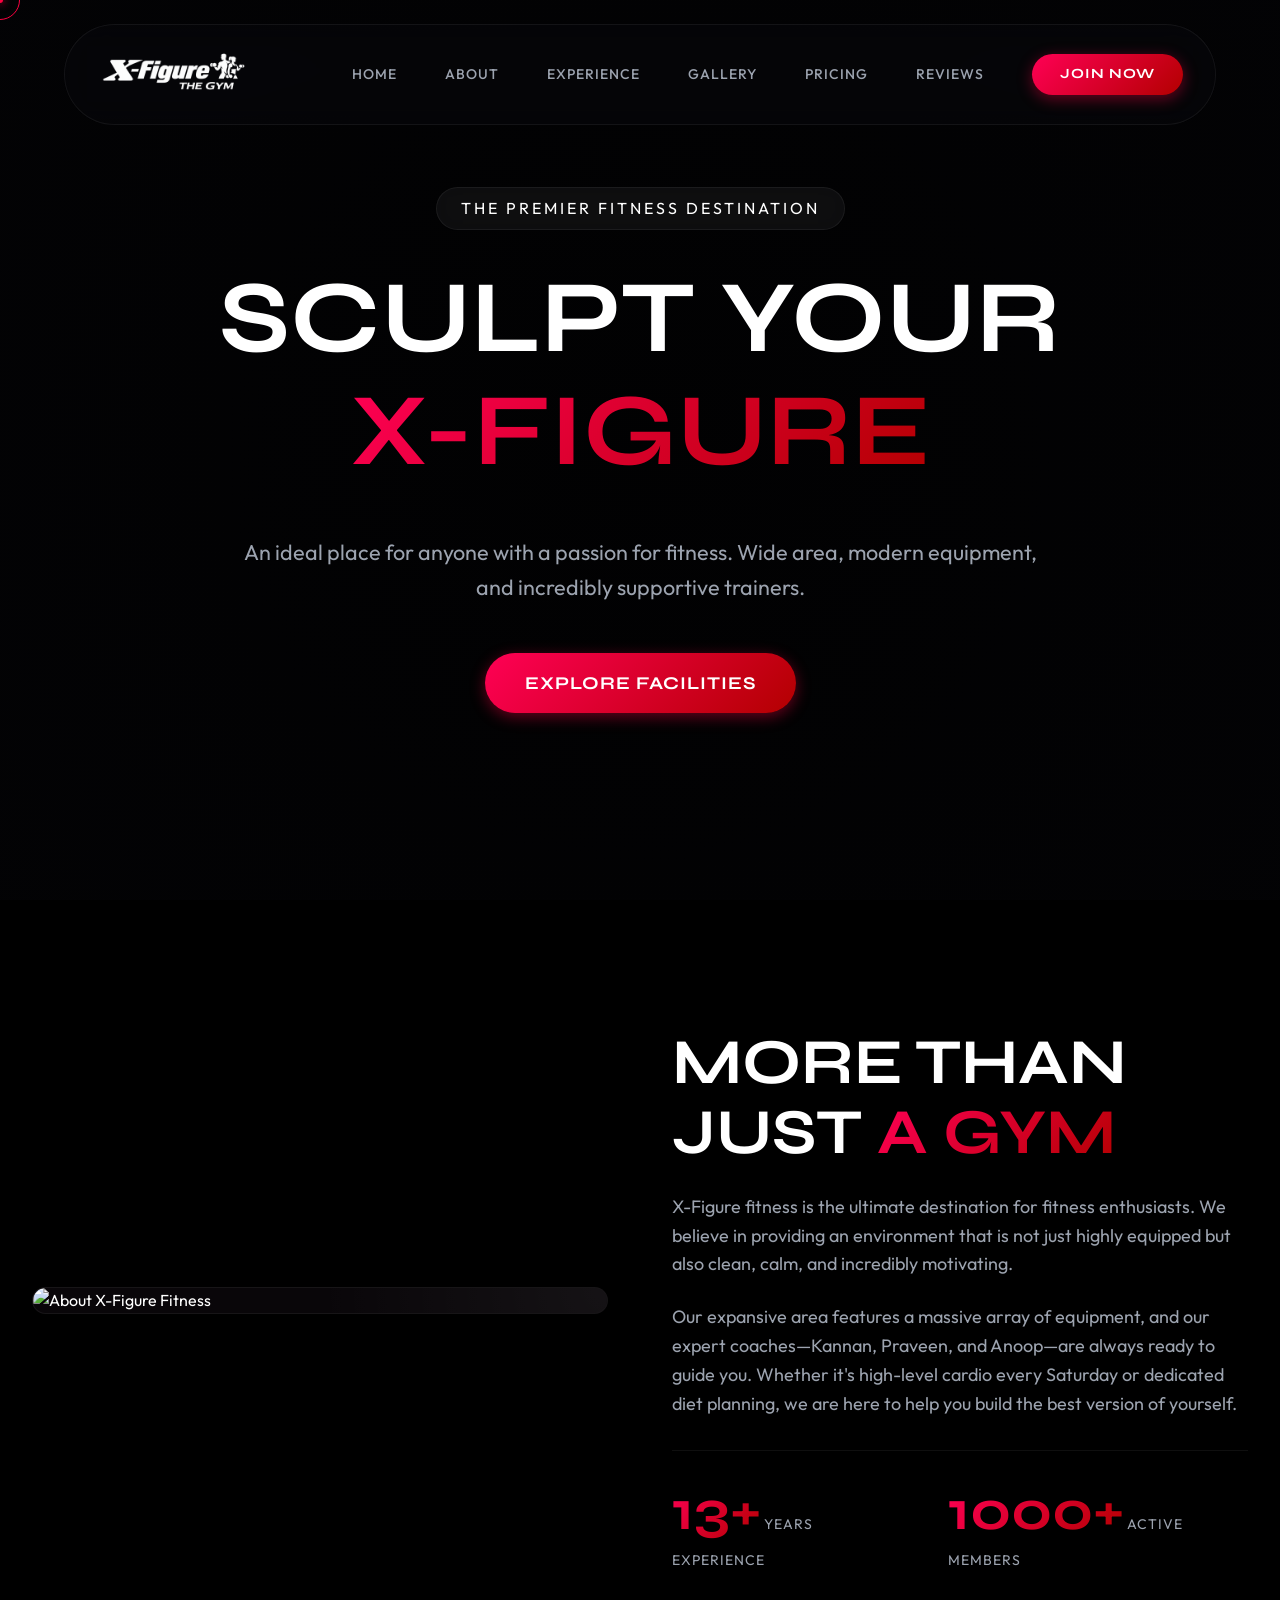
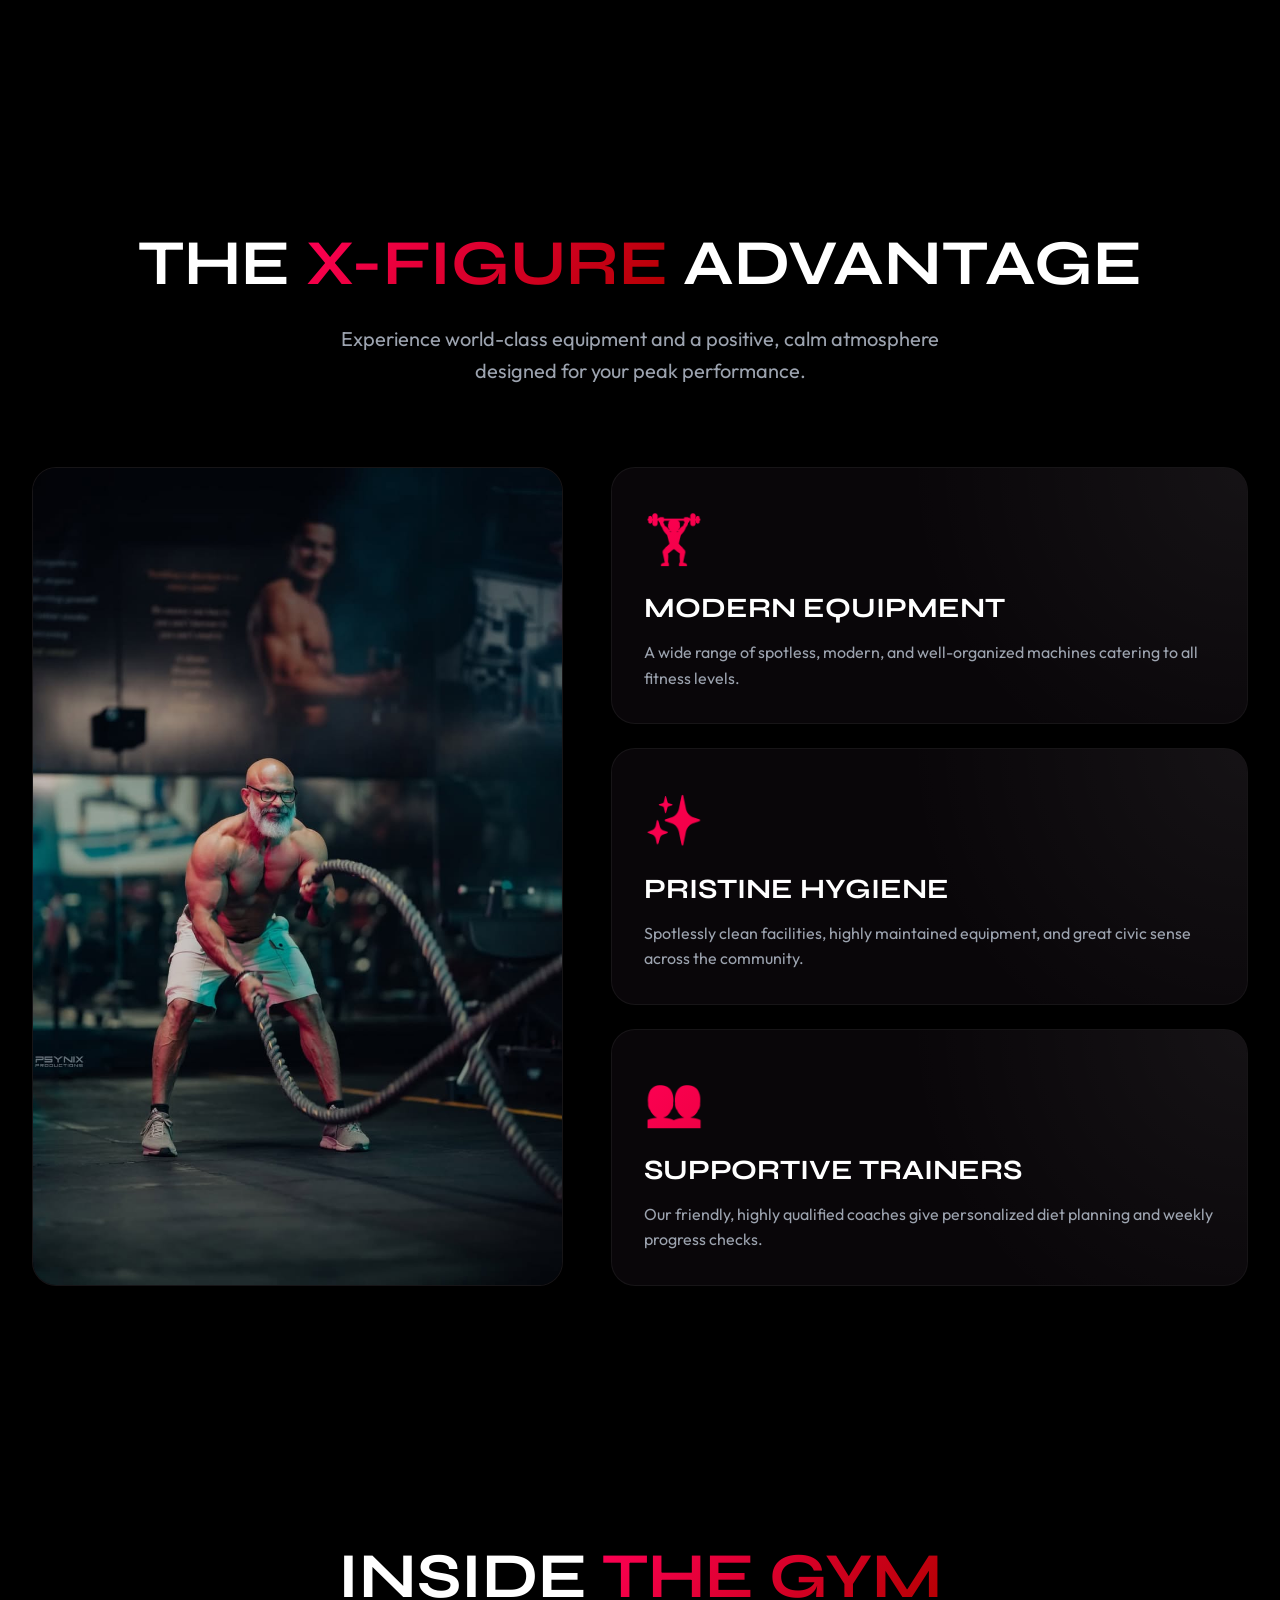
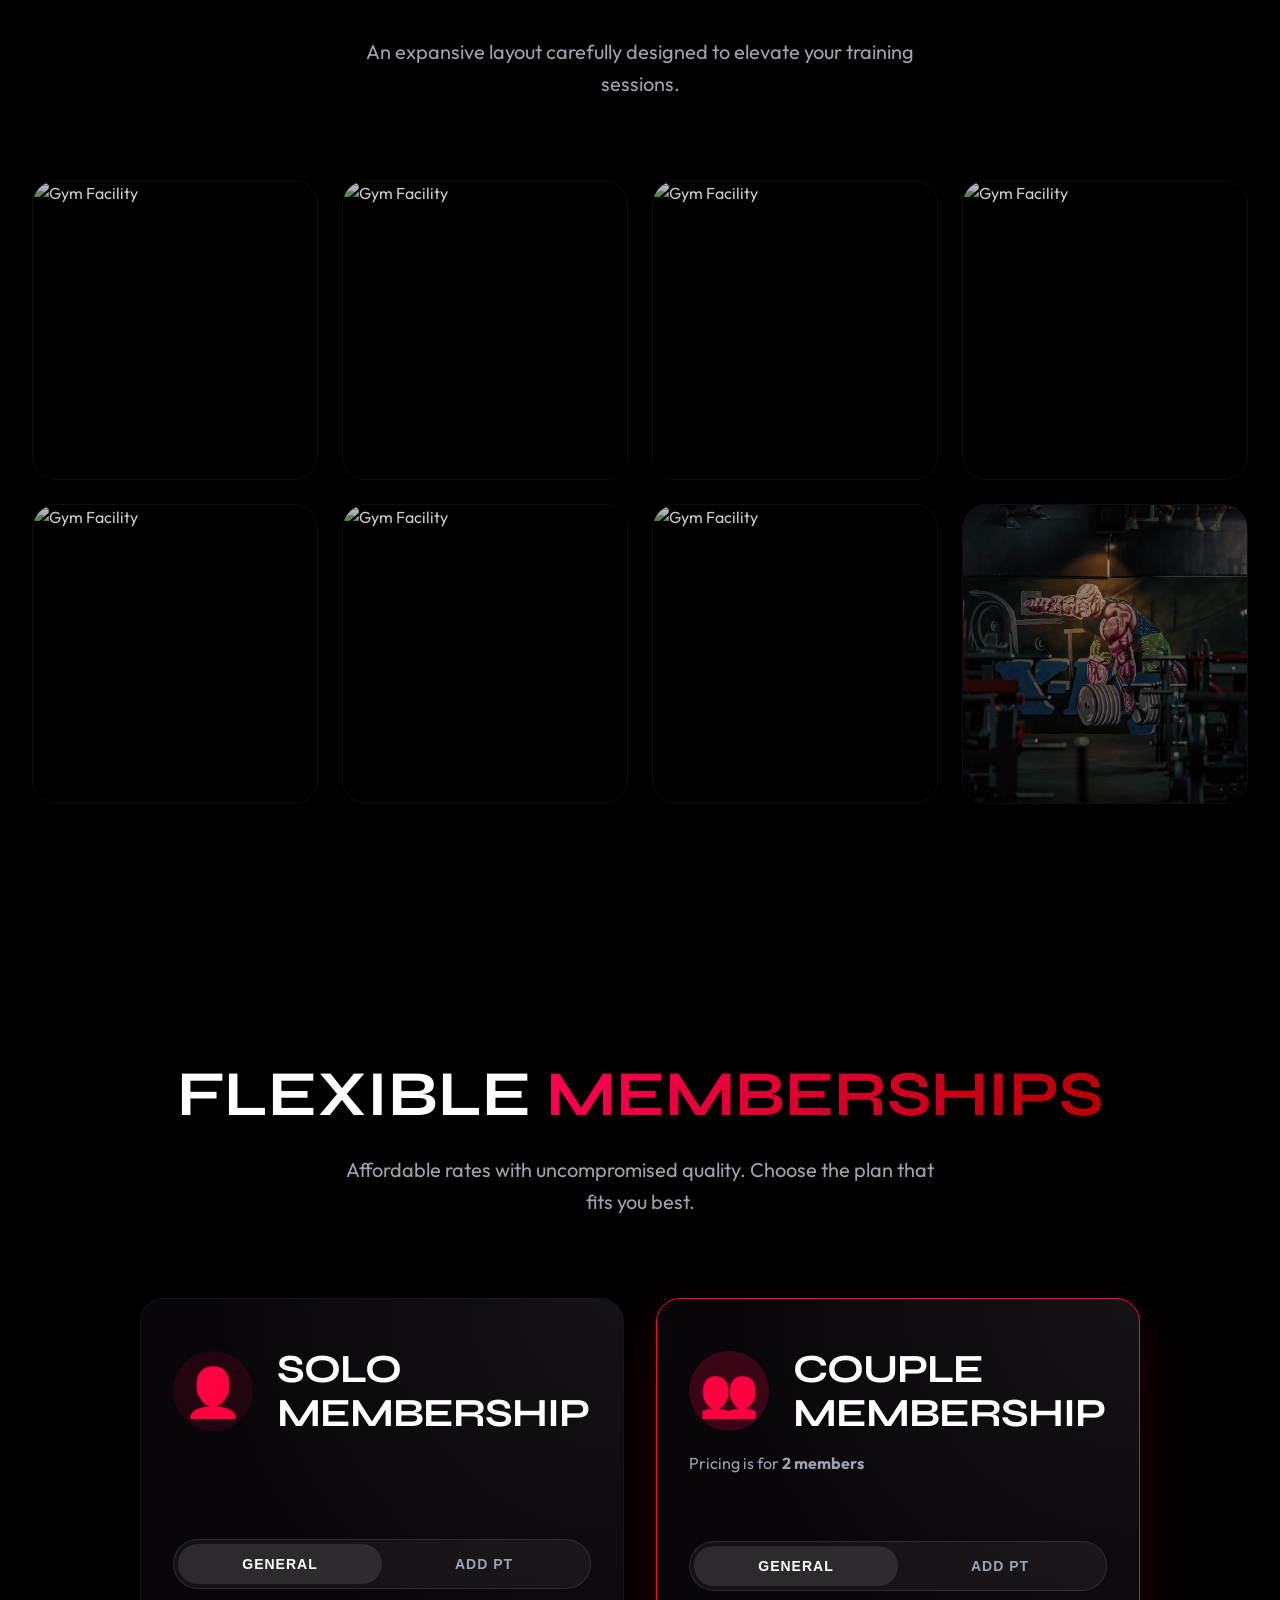
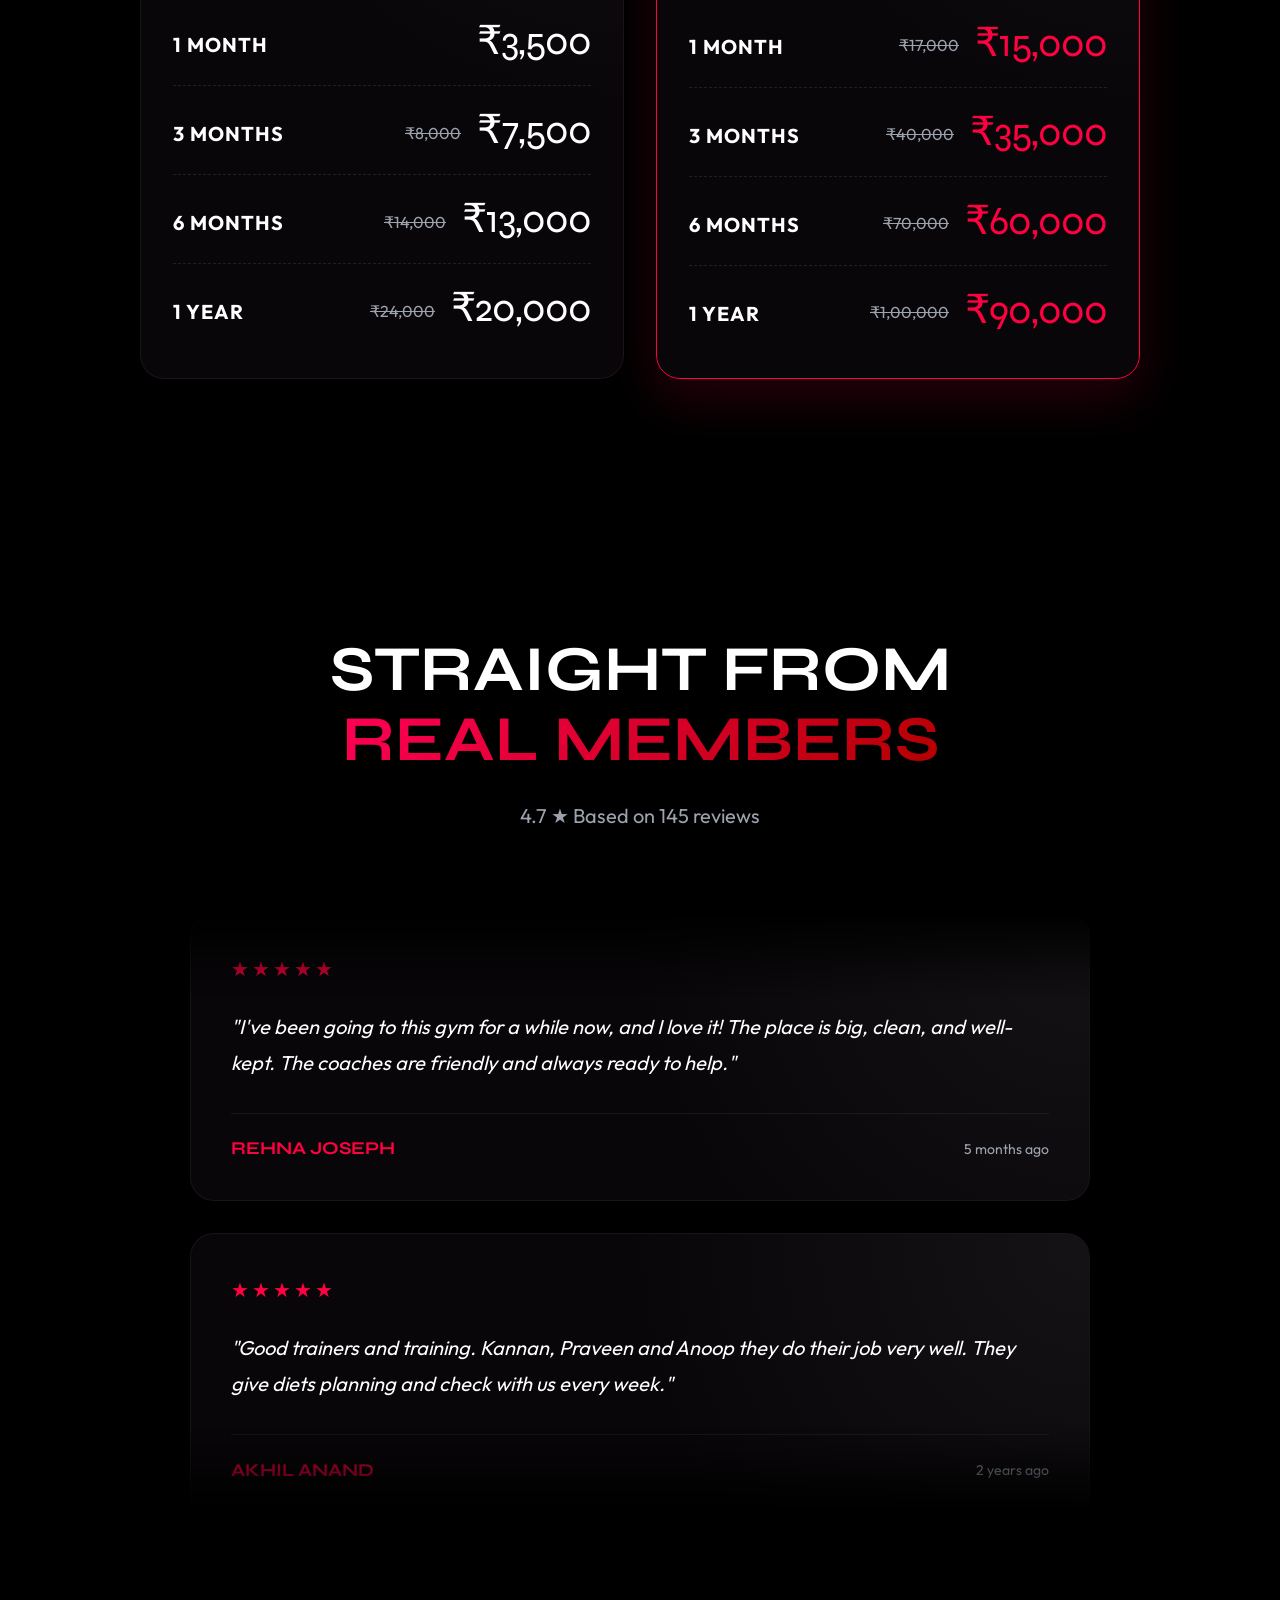
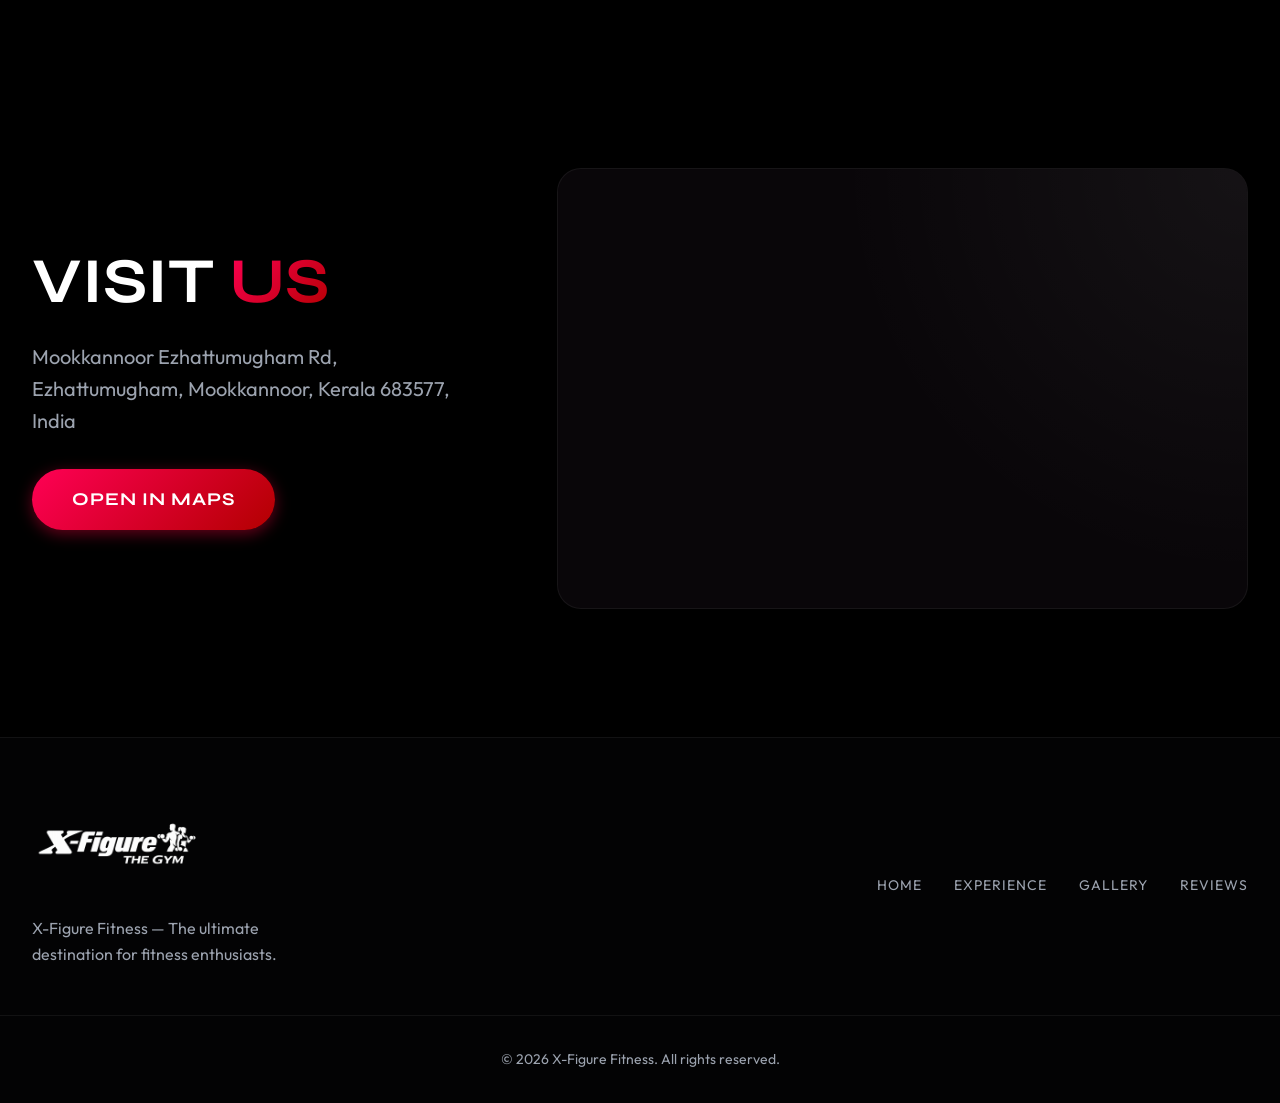
==== commit 9a1b75b2: "Performance Optimization: Compress massive JPG images and implement lazy loading" ====
--- a/index.html
+++ b/index.html
@@ -65,7 +65,7 @@
     <section id="about" class="about-section section-pad">
       <div class="container about-grid">
         <div class="about-image reveal-item">
-          <img src="X-Figure%20Fitness%20assets%20/PSY06141.jpg" alt="About X-Figure Fitness" class="glass-card">
+          <img src="X-Figure%20Fitness%20assets%20/PSY06141.jpg" alt="About X-Figure Fitness" class="glass-card" loading="lazy">
         </div>
         <div class="about-text reveal-item delay-2">
           <h2>MORE THAN JUST <span class="gradient-text">A GYM</span></h2>
@@ -95,7 +95,7 @@
 
         <div class="features-split">
           <div class="feature-image reveal-item delay-1">
-            <img src="X-Figure%20Fitness%20assets%20/540578815_17921579397130173_4871936626387021590_n.jpg" alt="Gym Advantage" class="glass-card" style="width: 100%; height: 100%; object-fit: cover; padding: 0;">
+            <img src="X-Figure%20Fitness%20assets%20/540578815_17921579397130173_4871936626387021590_n.jpg" alt="Gym Advantage" class="glass-card" style="width: 100%; height: 100%; object-fit: cover; padding: 0;" loading="lazy">
           </div>
           <div class="features-grid-vertical">
             <div class="feature-card glass-card reveal-item delay-2">
@@ -128,28 +128,28 @@
 
         <div class="bento-grid">
           <div class="bento-item reveal-item delay-1">
-            <img src="X-Figure%20Fitness%20assets%20/PSY05782.jpg" alt="Gym Facility">
+            <img src="X-Figure%20Fitness%20assets%20/PSY05782.jpg" alt="Gym Facility" loading="lazy">
           </div>
           <div class="bento-item reveal-item delay-2">
-            <img src="X-Figure%20Fitness%20assets%20/PSY05881.jpg" alt="Gym Facility">
+            <img src="X-Figure%20Fitness%20assets%20/PSY05881.jpg" alt="Gym Facility" loading="lazy">
           </div>
           <div class="bento-item reveal-item delay-3">
-            <img src="X-Figure%20Fitness%20assets%20/PSY05934.jpg" alt="Gym Facility">
+            <img src="X-Figure%20Fitness%20assets%20/PSY05934.jpg" alt="Gym Facility" loading="lazy">
           </div>
           <div class="bento-item reveal-item delay-4">
-            <img src="X-Figure%20Fitness%20assets%20/PSY06015.jpg" alt="Gym Facility">
+            <img src="X-Figure%20Fitness%20assets%20/PSY06015.jpg" alt="Gym Facility" loading="lazy">
           </div>
           <div class="bento-item reveal-item delay-1">
-            <img src="X-Figure%20Fitness%20assets%20/PSY05742.jpg" alt="Gym Facility">
+            <img src="X-Figure%20Fitness%20assets%20/PSY05742.jpg" alt="Gym Facility" loading="lazy">
           </div>
           <div class="bento-item reveal-item delay-2">
-            <img src="X-Figure%20Fitness%20assets%20/PSY06017.jpg" alt="Gym Facility">
+            <img src="X-Figure%20Fitness%20assets%20/PSY06017.jpg" alt="Gym Facility" loading="lazy">
           </div>
           <div class="bento-item reveal-item delay-3">
-            <img src="X-Figure%20Fitness%20assets%20/PSY06122.jpg" alt="Gym Facility">
+            <img src="X-Figure%20Fitness%20assets%20/PSY06122.jpg" alt="Gym Facility" loading="lazy">
           </div>
           <div class="bento-item reveal-item delay-4">
-            <img src="X-Figure%20Fitness%20assets%20/2025-04-25.jpg" alt="Gym Facility">
+            <img src="X-Figure%20Fitness%20assets%20/2025-04-25.jpg" alt="Gym Facility" loading="lazy">
           </div>
         </div>
       </div>
--- a/style.css
+++ b/style.css
@@ -786,6 +786,27 @@
   .glass-header { width: 95%; padding: 0.5rem 1rem; }
   .logo-wrapper { height: 60px; }
   
+  /* Hero Mobile Fixes */
+  .hero-content {
+    padding-top: 80px; /* Buffer to prevent header collision */
+  }
+  .hero-content h1 {
+    font-size: 3rem; /* Prevent huge text from wrapping into 4 lines */
+  }
+  .hero-desc {
+    font-size: 1rem;
+    padding: 0 1rem;
+  }
+  .badge {
+    font-size: 0.75rem;
+    padding: 0.5rem 1rem;
+    margin-bottom: 1.5rem;
+  }
+  .video-background iframe {
+    /* Huge scale for mobile portrait to ensure YouTube UI is pushed off-screen */
+    transform: translate(-50%, -50%) scale(2.5);
+  }
+  
   .bento-grid {
     grid-template-columns: 1fr;
     grid-auto-rows: 250px;
